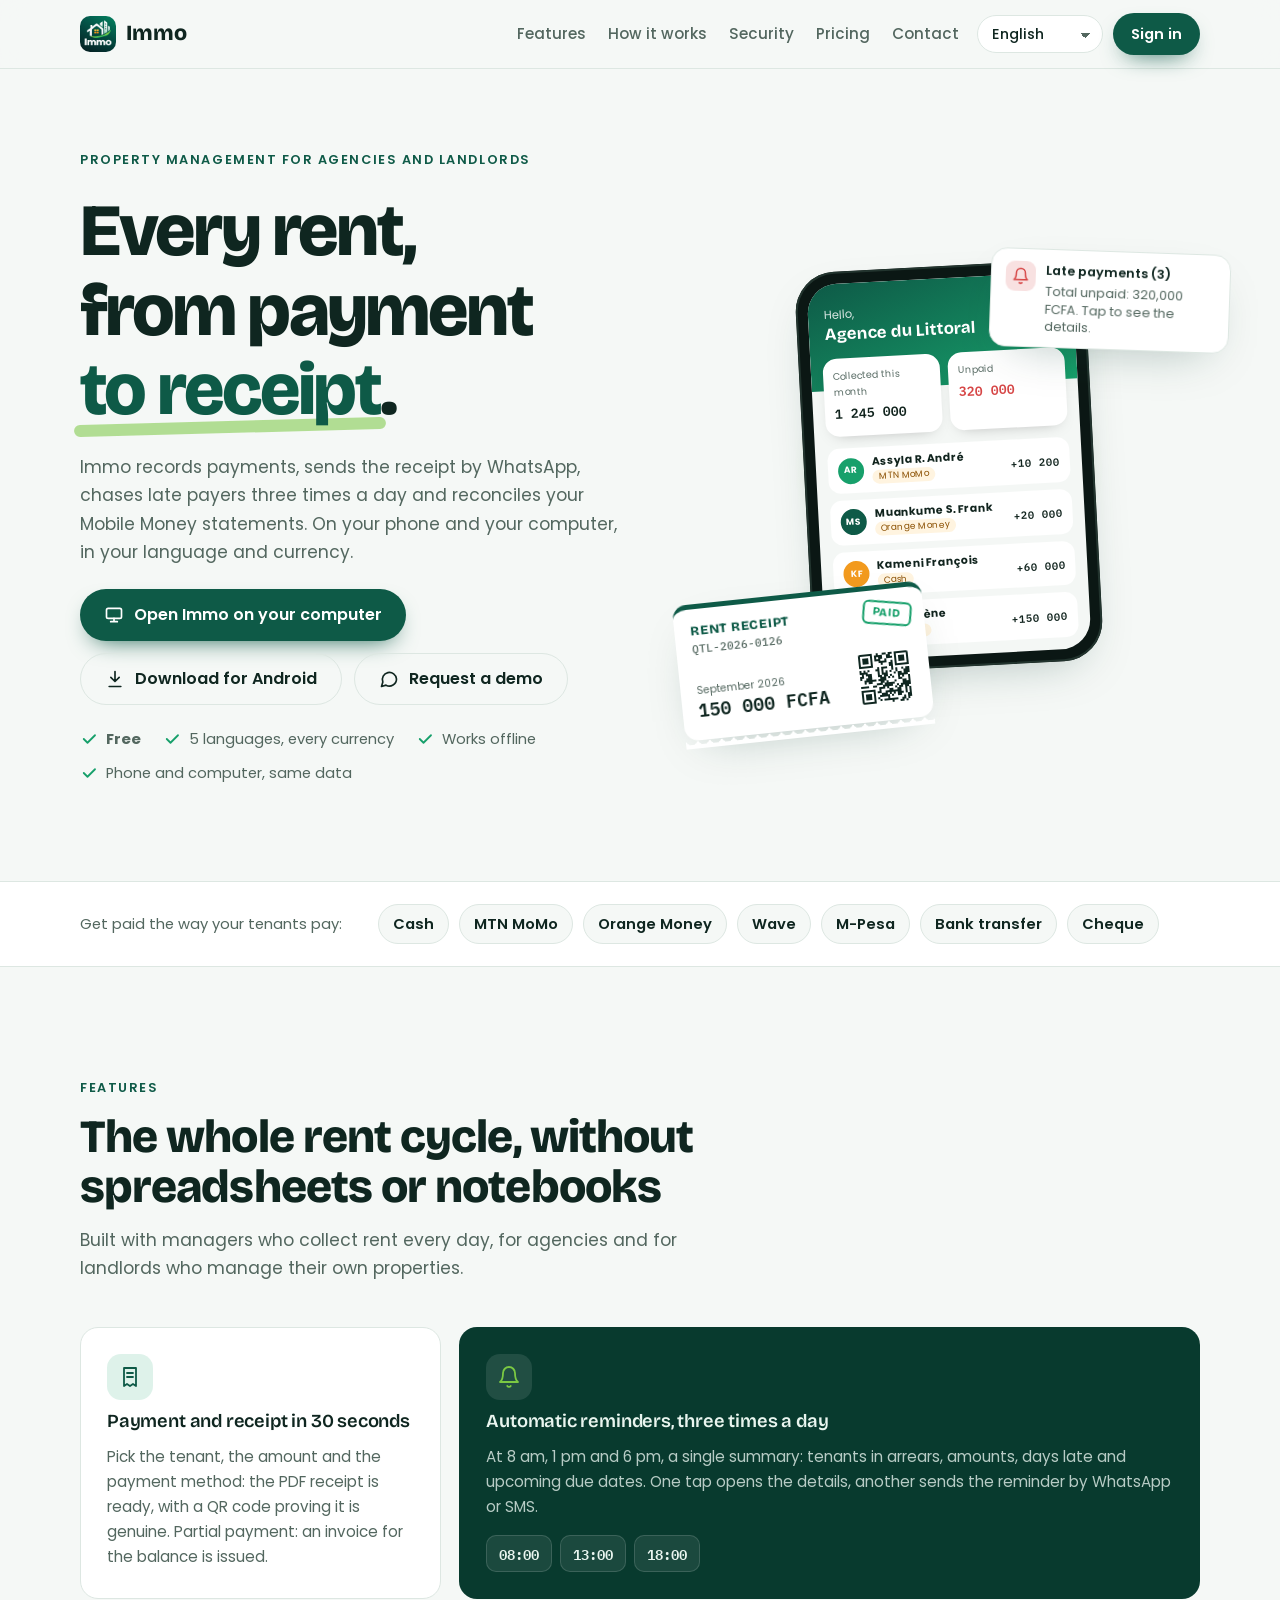
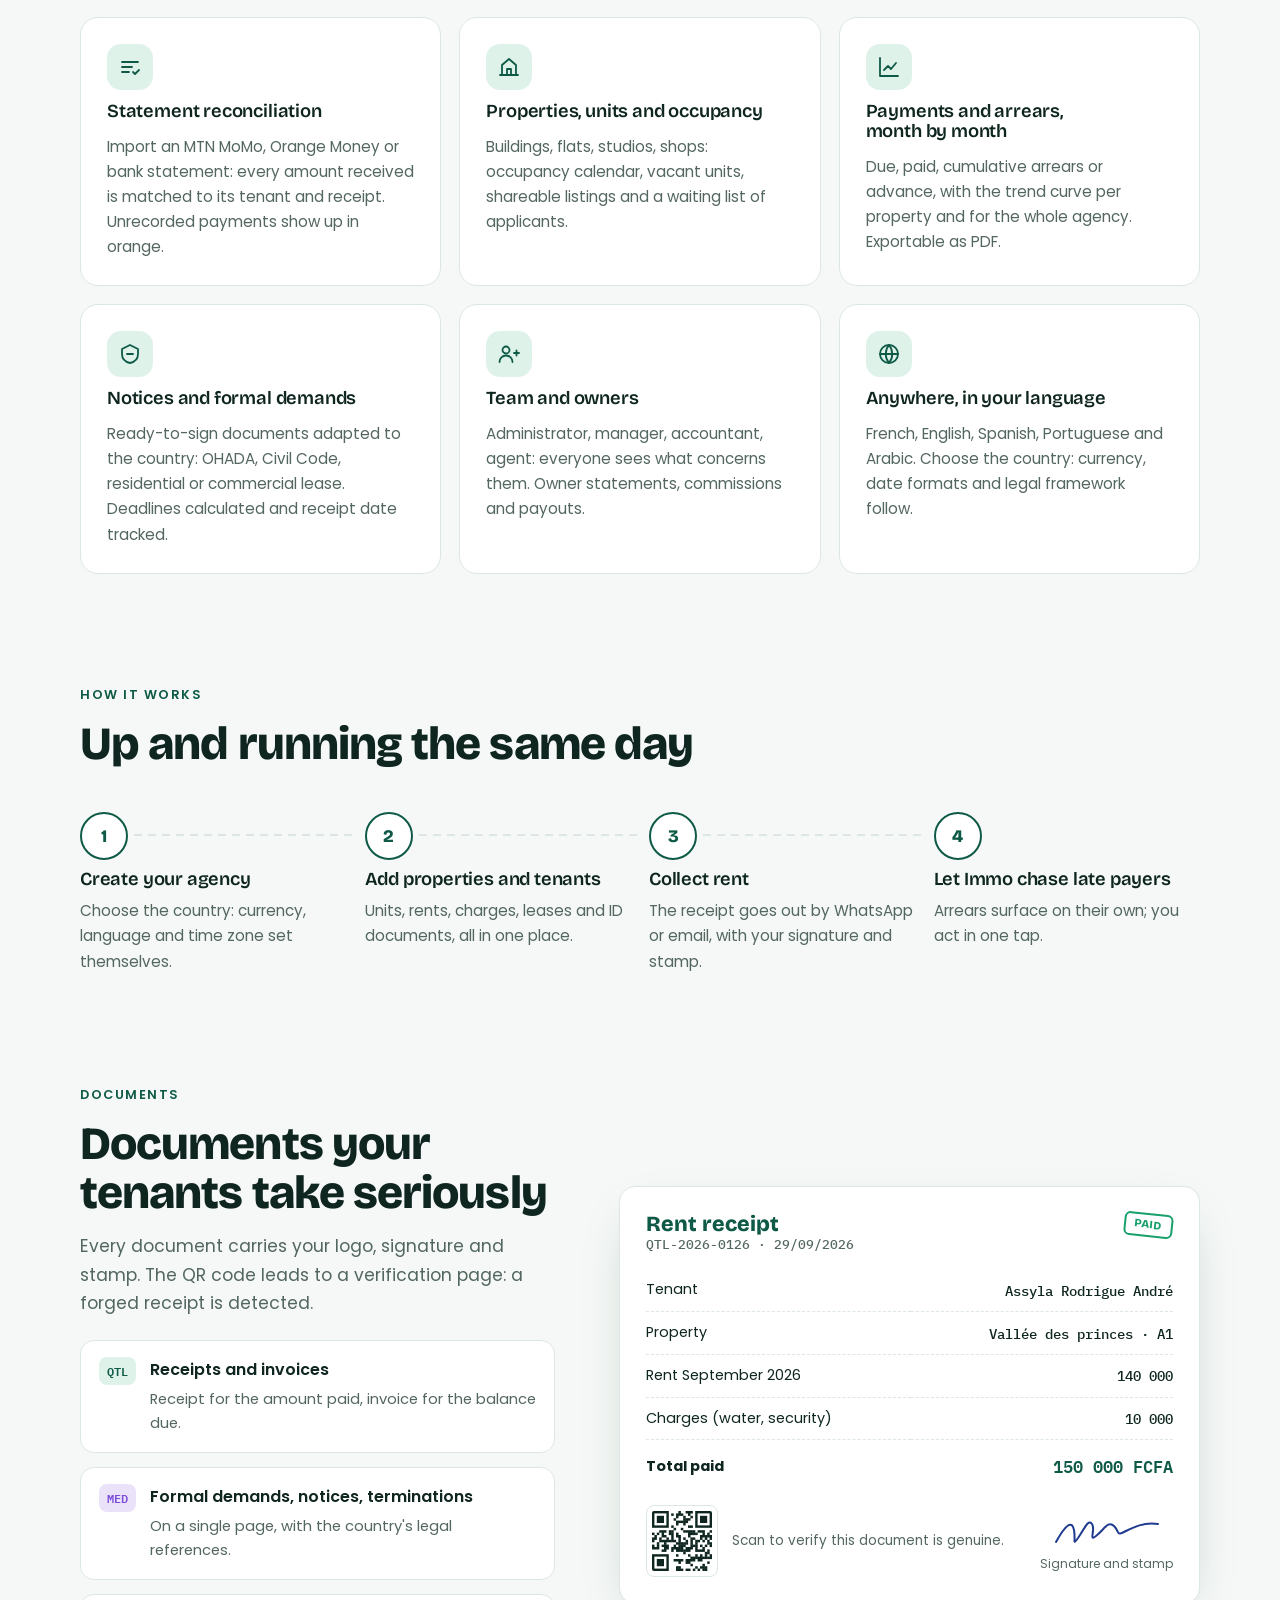
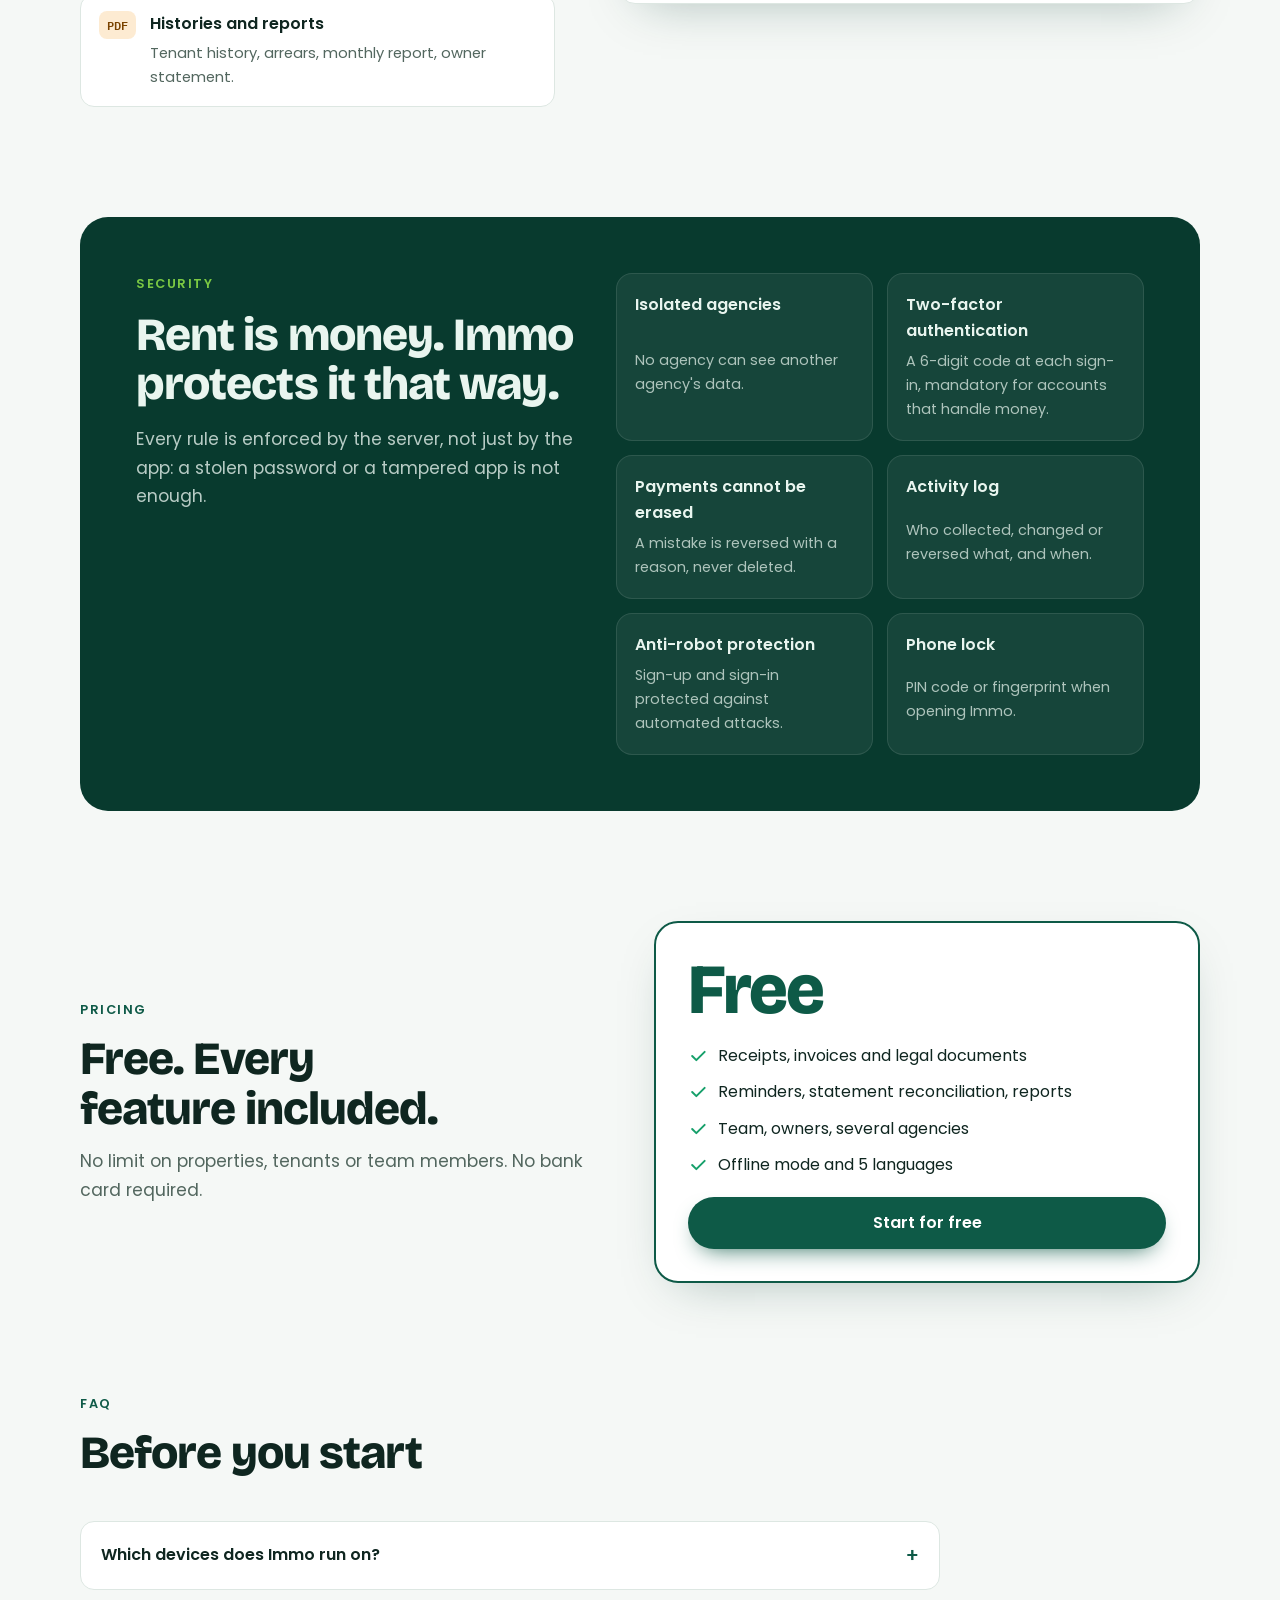
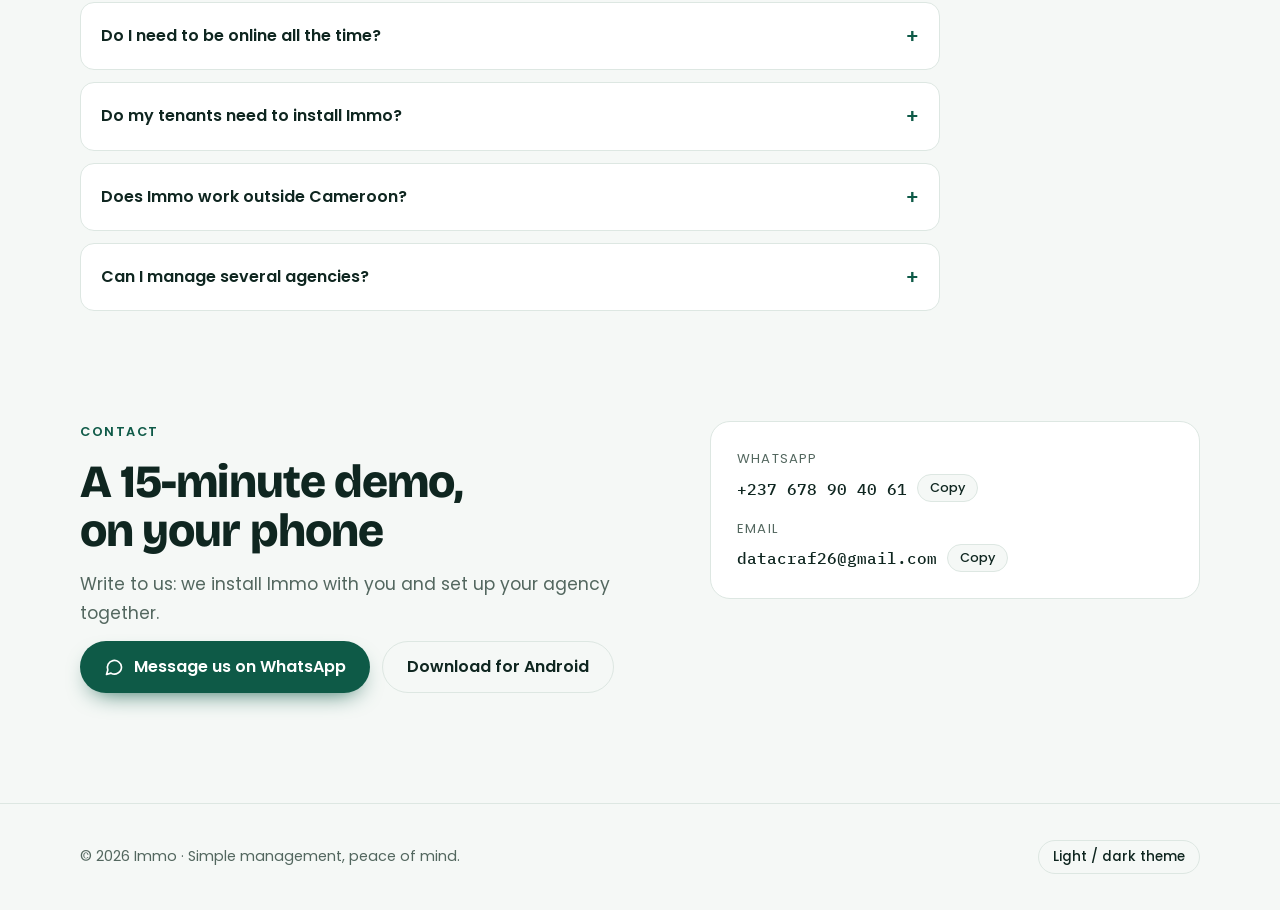
==== index.html @ 36f54eb7 "Site Immo : présentation et version Web complète de l'application Co-Authored-By: Claude Opus 5.5 <n" ====
<!doctype html>
<html lang="fr">
<head>
<meta charset="utf-8">
<meta name="viewport" content="width=device-width, initial-scale=1, viewport-fit=cover">
<title>Immo — gestion locative</title>
<meta name="description" content="Immo : encaissement des loyers, quittances PDF vérifiables, suivi des impayés, rappels, préavis et rapprochement des relevés Mobile Money et bancaires. Gratuit, en 5 langues.">
<link rel="icon" type="image/png" href="assets/immo-64.png">
<link rel="preconnect" href="https://fonts.googleapis.com">
<link rel="preconnect" href="https://fonts.gstatic.com" crossorigin>
<link rel="stylesheet" href="https://fonts.googleapis.com/css2?family=Bricolage+Grotesque:opsz,wght@12..96,600;12..96,800&family=Poppins:wght@400;500;600&family=IBM+Plex+Mono:wght@500&family=Tajawal:wght@400;500;700;800&display=swap">
<style>
/* Mise en page : un « registre vivant ». L'accueil montre l'application au travail
   (tableau de bord + quittance vérifiable), puis les sections suivent le cycle réel
   d'un loyer : encaisser, relancer, rapprocher, documenter, sécuriser. */
:root {
  --ink: #0f2620;          /* texte principal, vert très sombre */
  --muted: #53675f;        /* texte secondaire */
  --paper: #f5f8f6;        /* fond, blanc légèrement verdi */
  --surface: #ffffff;      /* cartes */
  --line: #dde7e2;         /* filets */
  --brand: #0e5a47;        /* vert Immo */
  --brand-2: #17a06b;      /* vert vif */
  --leaf: #7bc943;         /* trait vert du logo */
  --window: #f29a1e;       /* orange des fenêtres du logo */
  --window-ink: #7a4300;
  --danger: #d64545;
  --deep: #083a2e;         /* bandeaux sombres */
  --on-deep: #e9f5ef;
  --shadow: 0 18px 50px -24px rgba(8, 58, 46, .35);
  --display: "Bricolage Grotesque", "Segoe UI", system-ui, sans-serif;
  --body: "Poppins", "Segoe UI", system-ui, sans-serif;
  --mono: "IBM Plex Mono", ui-monospace, "Cascadia Mono", monospace;
  --arabic: "Tajawal", "Segoe UI", system-ui, sans-serif;
  --radius: 18px;
  color-scheme: light;
}
@media (prefers-color-scheme: dark) {
  :root:not([data-theme="light"]) {
    --ink: #e6f1ec; --muted: #9bb3a9; --paper: #08130f; --surface: #0f1f19; --line: #1e3a30;
    --brand: #2fbf85; --brand-2: #45d396; --leaf: #8fd65a; --window: #f5a93a; --window-ink: #ffd9a1;
    --danger: #f07070; --deep: #0c2a21; --on-deep: #e9f5ef; --shadow: 0 18px 50px -24px rgba(0, 0, 0, .7);
    color-scheme: dark;
  }
}
:root[data-theme="dark"] {
  --ink: #e6f1ec; --muted: #9bb3a9; --paper: #08130f; --surface: #0f1f19; --line: #1e3a30;
  --brand: #2fbf85; --brand-2: #45d396; --leaf: #8fd65a; --window: #f5a93a; --window-ink: #ffd9a1;
  --danger: #f07070; --deep: #0c2a21; --on-deep: #e9f5ef; --shadow: 0 18px 50px -24px rgba(0, 0, 0, .7);
  color-scheme: dark;
}

* { box-sizing: border-box; }
html { scroll-behavior: smooth; }
body {
  margin: 0; background: var(--paper); color: var(--ink);
  font-family: var(--body); font-size: 16px; line-height: 1.65;
  -webkit-font-smoothing: antialiased;
}
html[lang="ar"] body { font-family: var(--arabic); font-size: 17px; }
html[lang="ar"] .display, html[lang="ar"] h1, html[lang="ar"] h2, html[lang="ar"] h3 { font-family: var(--arabic); letter-spacing: 0; }
img { max-width: 100%; display: block; }
a { color: inherit; }
:focus-visible { outline: 3px solid var(--brand-2); outline-offset: 3px; border-radius: 6px; }
.wrap { width: 100%; max-width: 1160px; margin-inline: auto; padding-inline: 20px; }
h1, h2, h3 { font-family: var(--display); line-height: 1.08; text-wrap: balance; margin: 0; }
h2 { font-size: clamp(1.9rem, 3.6vw, 2.9rem); font-weight: 800; letter-spacing: -.02em; }
h3 { font-size: 1.15rem; font-weight: 600; letter-spacing: -.01em; }
p { margin: 0; }
.eyebrow { font-size: .8rem; font-weight: 600; letter-spacing: .12em; text-transform: uppercase; color: var(--brand); }
html[lang="ar"] .eyebrow { letter-spacing: 0; }
.lead { color: var(--muted); font-size: 1.08rem; max-width: 60ch; }
.section { padding-block: clamp(64px, 9vw, 110px); scroll-margin-top: 72px; }
.section-head { display: grid; gap: 14px; max-width: 760px; margin-bottom: 44px; }

/* Boutons */
.btn {
  display: inline-flex; align-items: center; justify-content: center; gap: 10px;
  min-height: 52px; padding: 0 24px; border-radius: 999px; border: 0; cursor: pointer;
  font: 600 1rem/1 var(--body); text-decoration: none; transition: transform .15s ease, box-shadow .15s ease, background .15s;
}
html[lang="ar"] .btn { font-family: var(--arabic); font-weight: 700; }
.btn:hover { transform: translateY(-1px); }
.btn-primary { background: var(--brand); color: #fff; box-shadow: 0 10px 24px -12px var(--brand); }
.btn-primary:hover { background: var(--brand-2); }
.btn-ghost { background: transparent; color: var(--ink); border: 1.5px solid var(--line); }
.btn-ghost:hover { border-color: var(--brand); color: var(--brand); }
.btn svg { width: 20px; height: 20px; flex: none; }

/* En-tête */
.top {
  position: sticky; top: env(safe-area-inset-top, 0px); z-index: 20;
  background: color-mix(in srgb, var(--paper) 88%, transparent);
  backdrop-filter: blur(12px); border-bottom: 1px solid var(--line);
}
.top .wrap { display: flex; align-items: center; gap: 18px; min-height: 68px; }
.brand { display: flex; align-items: center; gap: 10px; text-decoration: none; font: 800 1.35rem/1 var(--display); color: var(--ink); }
.brand img { width: 36px; height: 36px; border-radius: 10px; }
.nav { display: flex; gap: 22px; margin-inline-start: auto; }
.nav a { text-decoration: none; color: var(--muted); font-weight: 500; font-size: .95rem; }
.nav a:hover { color: var(--brand); }
.nav .nav-login { display: none; }
.tools { display: flex; align-items: center; gap: 10px; }
.lang {
  appearance: none; border: 1.5px solid var(--line); background: var(--surface); color: var(--ink);
  border-radius: 999px; padding: 8px 32px 8px 14px; font: 500 .9rem var(--body); cursor: pointer;
  background-image: linear-gradient(45deg, transparent 50%, var(--muted) 50%), linear-gradient(135deg, var(--muted) 50%, transparent 50%);
  background-position: calc(100% - 17px) 55%, calc(100% - 12px) 55%; background-size: 5px 5px; background-repeat: no-repeat;
}
html[dir="rtl"] .lang { padding: 8px 14px 8px 32px; background-position: 17px 55%, 12px 55%; }
.top .btn { min-height: 42px; padding: 0 18px; font-size: .92rem; }
.menu-btn { display: none; background: none; border: 1.5px solid var(--line); border-radius: 12px; width: 44px; height: 42px; color: var(--ink); cursor: pointer; }
.menu-btn svg { width: 22px; height: 22px; }

/* Accueil */
.hero { padding-block: clamp(40px, 7vw, 80px) clamp(56px, 8vw, 96px); overflow: hidden; }
.hero .wrap { display: grid; grid-template-columns: 1.05fr .95fr; gap: clamp(32px, 5vw, 64px); align-items: center; }
.hero h1 { font-size: clamp(2.5rem, 6.2vw, 4.6rem); font-weight: 800; letter-spacing: -.035em; }
.hero h1 em { font-style: normal; color: var(--brand); position: relative; white-space: nowrap; }
.hero h1 em::after {
  content: ""; position: absolute; inset-inline: -2%; bottom: .02em; height: .16em; z-index: -1;
  background: var(--leaf); border-radius: 999px; opacity: .55; transform: rotate(-1.5deg);
}
.hero-copy { display: grid; gap: 22px; min-width: 0; }
.cta-row { display: flex; flex-wrap: wrap; gap: 12px; }
.proof { display: flex; flex-wrap: wrap; gap: 10px 22px; color: var(--muted); font-size: .92rem; }
.proof span { display: inline-flex; align-items: center; gap: 8px; }
.proof svg { width: 18px; height: 18px; color: var(--brand-2); flex: none; }

/* Scène : téléphone + quittance */
.stage { position: relative; min-height: 560px; display: grid; place-items: center; }
.stage::before {
  content: ""; position: absolute; width: 88%; aspect-ratio: 1; border-radius: 50%;
  background: radial-gradient(closest-side, color-mix(in srgb, var(--leaf) 38%, transparent), transparent 70%);
}
.phone {
  position: relative; width: 290px; max-width: 78%; border-radius: 40px; padding: 12px;
  background: #0b1714; box-shadow: var(--shadow), inset 0 0 0 2px #22342e; transform: rotate(-3deg);
}
.screen { border-radius: 30px; overflow: hidden; background: #f4f7f5; color: #10231d; font-family: var(--body); }
html[lang="ar"] .screen { font-family: var(--arabic); }
.app-top { background: linear-gradient(160deg, #0e5a47, #17a06b); color: #fff; padding: 22px 16px 46px; }
.app-top .hello { font-size: .72rem; opacity: .85; }
.app-top .who { font: 700 1.05rem/1.2 var(--display); }
html[lang="ar"] .app-top .who { font-family: var(--arabic); }
.app-cards { display: grid; grid-template-columns: 1fr 1fr; gap: 8px; padding: 0 12px; margin-top: -32px; }
.kpi { background: #fff; border-radius: 14px; padding: 10px; box-shadow: 0 6px 16px -10px rgba(0,0,0,.35); }
.kpi small { display: block; font-size: .6rem; color: #5a6d66; }
.kpi b { font: 600 .82rem/1.3 var(--mono); }
.kpi.red b { color: #d64545; }
.app-list { padding: 12px; display: grid; gap: 7px; }
.row { display: flex; align-items: center; gap: 8px; background: #fff; border-radius: 12px; padding: 8px 10px; font-size: .66rem; }
.row .dot { width: 26px; height: 26px; border-radius: 50%; display: grid; place-items: center; font-size: .56rem; font-weight: 700; color: #fff; flex: none; }
.row .grow { flex: 1; min-width: 0; line-height: 1.3; }
.row .grow b { display: block; font-size: .68rem; }
.row .amt { font: 600 .66rem var(--mono); }
.chip { display: inline-block; font-size: .56rem; padding: 1px 6px; border-radius: 999px; background: #fff4e0; color: #8a4f00; }
.toast {
  position: absolute; inset-inline-end: -6%; top: 64px; width: 240px; max-width: 70%;
  background: var(--surface); color: var(--ink); border: 1px solid var(--line); border-radius: 16px;
  padding: 12px 14px; box-shadow: var(--shadow); display: grid; grid-template-columns: auto 1fr; gap: 4px 10px;
  transform: rotate(2deg); font-size: .8rem; line-height: 1.35;
}
.toast .ic { grid-row: span 2; width: 30px; height: 30px; border-radius: 9px; background: color-mix(in srgb, var(--danger) 16%, transparent); color: var(--danger); display: grid; place-items: center; }
.toast .ic svg { width: 18px; height: 18px; }
.toast b { font-weight: 600; }
.toast span { color: var(--muted); }
.receipt {
  position: absolute; inset-inline-start: -4%; bottom: 18px; width: 250px; max-width: 72%;
  background: var(--surface); color: var(--ink); border-radius: 14px; padding: 16px 16px 14px;
  box-shadow: var(--shadow); transform: rotate(-6deg); border-top: 5px solid var(--brand);
}
.receipt::after {
  content: ""; position: absolute; left: 0; right: 0; bottom: -8px; height: 8px;
  background: radial-gradient(circle at 6px -2px, transparent 6px, var(--surface) 6.5px) 0 0 / 12px 8px repeat-x;
}
.receipt .t { font: 800 .8rem/1 var(--display); letter-spacing: .06em; text-transform: uppercase; color: var(--brand); }
html[lang="ar"] .receipt .t { font-family: var(--arabic); letter-spacing: 0; }
.receipt .no { font: 500 .68rem var(--mono); color: var(--muted); margin-top: 4px; }
.receipt .sum { display: flex; align-items: end; justify-content: space-between; gap: 10px; margin-top: 12px; }
.receipt .sum b { font: 600 1.15rem/1 var(--mono); }
.receipt .sum small { display: block; font-size: .66rem; color: var(--muted); }
.receipt canvas { width: 58px; height: 58px; border-radius: 6px; background: #fff; padding: 4px; }
.stamp {
  position: absolute; inset-inline-end: 12px; top: 12px; transform: rotate(10deg);
  border: 2px solid var(--brand-2); color: var(--brand-2); border-radius: 6px; padding: 2px 8px;
  font: 800 .7rem/1.4 var(--display); letter-spacing: .08em; text-transform: uppercase;
}
html[lang="ar"] .stamp { font-family: var(--arabic); letter-spacing: 0; }

/* Moyens de paiement */
.rails { border-block: 1px solid var(--line); background: var(--surface); }
.rails .wrap { display: flex; flex-wrap: wrap; align-items: center; gap: 12px 28px; padding-block: 22px; }
.rails p { color: var(--muted); font-size: .92rem; margin-inline-end: 8px; }
.rails ul { display: flex; flex-wrap: wrap; gap: 10px; list-style: none; margin: 0; padding: 0; }
.rails li { font-weight: 600; font-size: .92rem; padding: 7px 14px; border-radius: 999px; background: var(--paper); border: 1px solid var(--line); }

/* Fonctionnalités */
.features { display: grid; grid-template-columns: repeat(3, minmax(0, 1fr)); gap: 18px; }
.feature { background: var(--surface); border: 1px solid var(--line); border-radius: var(--radius); padding: 26px; display: grid; gap: 12px; align-content: start; }
.feature .fi { width: 46px; height: 46px; border-radius: 14px; display: grid; place-items: center; background: color-mix(in srgb, var(--brand-2) 14%, transparent); color: var(--brand); }
.feature .fi svg { width: 24px; height: 24px; }
.feature p { color: var(--muted); font-size: .95rem; }
.feature.wide { grid-column: span 2; background: var(--deep); color: var(--on-deep); border-color: transparent; }
.feature.wide p { color: color-mix(in srgb, var(--on-deep) 78%, transparent); }
.feature.wide .fi { background: rgba(255,255,255,.1); color: var(--leaf); }
.times { display: flex; flex-wrap: wrap; gap: 8px; margin-top: 4px; }
.times span { font: 600 .9rem var(--mono); padding: 6px 12px; border-radius: 10px; background: rgba(255,255,255,.08); border: 1px solid rgba(255,255,255,.14); }

/* Étapes */
.steps { display: grid; grid-template-columns: repeat(4, minmax(0, 1fr)); gap: 18px; counter-reset: step; list-style: none; margin: 0; padding: 0; }
.step { position: relative; padding-top: 58px; display: grid; gap: 8px; align-content: start; }
.step::before {
  counter-increment: step; content: counter(step); position: absolute; top: 0; inset-inline-start: 0;
  width: 44px; height: 44px; border-radius: 50%; display: grid; place-items: center;
  font: 800 1.1rem var(--display); color: var(--brand); background: var(--surface); border: 2px solid var(--brand);
}
.step::after { content: ""; position: absolute; top: 22px; inset-inline-start: 54px; inset-inline-end: -8px; height: 2px; background: repeating-linear-gradient(90deg, var(--line) 0 8px, transparent 8px 14px); }
.step:last-child::after { display: none; }
.step p { color: var(--muted); font-size: .95rem; }

/* Documents */
.docs { display: grid; grid-template-columns: .9fr 1.1fr; gap: clamp(28px, 5vw, 64px); align-items: center; }
.doc-list { display: grid; gap: 14px; list-style: none; margin: 0; padding: 0; }
.doc-list li { display: grid; grid-template-columns: auto 1fr; gap: 4px 14px; padding: 16px 18px; border-radius: 14px; background: var(--surface); border: 1px solid var(--line); }
.doc-list .tag { grid-row: span 2; align-self: start; font: 600 .72rem var(--mono); padding: 4px 8px; border-radius: 8px; background: color-mix(in srgb, var(--brand-2) 14%, transparent); color: var(--brand); }
.doc-list .tag.purple { background: color-mix(in srgb, #7c4ddb 16%, transparent); color: #7c4ddb; }
.doc-list .tag.orange { background: color-mix(in srgb, var(--window) 20%, transparent); color: var(--window-ink); }
.doc-list b { font-weight: 600; }
.doc-list span { color: var(--muted); font-size: .92rem; }
.paper {
  background: var(--surface); border: 1px solid var(--line); border-radius: 16px; padding: 26px; box-shadow: var(--shadow);
  display: grid; gap: 16px; min-width: 0;
}
.paper-head { display: flex; justify-content: space-between; gap: 12px; align-items: start; }
.paper-head .t { font: 800 1.35rem/1.1 var(--display); color: var(--brand); }
html[lang="ar"] .paper-head .t { font-family: var(--arabic); }
.paper-head .no { font: 500 .8rem var(--mono); color: var(--muted); }
.paper table { width: 100%; border-collapse: collapse; font-size: .9rem; }
.paper td { padding: 9px 0; border-bottom: 1px dashed var(--line); }
.paper td:last-child { text-align: end; font: 500 .9rem var(--mono); }
.paper tr.total td { border-bottom: 0; font-weight: 700; padding-top: 12px; }
.paper tr.total td:last-child { font: 600 1.05rem var(--mono); color: var(--brand); }
.paper-foot { display: flex; align-items: center; gap: 14px; }
.paper-foot canvas { width: 72px; height: 72px; flex: none; background: #fff; border-radius: 8px; padding: 5px; border: 1px solid var(--line); }
.paper-foot p { color: var(--muted); font-size: .85rem; }
.sign { margin-inline-start: auto; text-align: center; font-size: .75rem; color: var(--muted); }
.sign svg { width: 110px; height: 44px; color: #1f3b8f; display: block; margin-inline: auto; }

/* Sécurité */
.secure { background: var(--deep); color: var(--on-deep); border-radius: 28px; padding: clamp(28px, 5vw, 56px); display: grid; grid-template-columns: 1fr 1.2fr; gap: 40px; }
.secure .eyebrow { color: var(--leaf); }
.secure .lead { color: color-mix(in srgb, var(--on-deep) 78%, transparent); }
.secure ul { list-style: none; margin: 0; padding: 0; display: grid; grid-template-columns: repeat(2, minmax(0, 1fr)); gap: 14px; }
.secure li { padding: 18px; border-radius: 16px; background: rgba(255,255,255,.06); border: 1px solid rgba(255,255,255,.1); display: grid; gap: 6px; }
.secure li b { font-weight: 600; }
.secure li span { font-size: .9rem; color: color-mix(in srgb, var(--on-deep) 72%, transparent); }

/* Tarif */
.price { display: grid; grid-template-columns: 1fr 1fr; gap: 28px; align-items: center; }
.price-card { background: var(--surface); border: 2px solid var(--brand); border-radius: 24px; padding: 32px; display: grid; gap: 18px; box-shadow: var(--shadow); }
.price-card .amount { font: 800 clamp(3rem, 7vw, 4.4rem)/1 var(--display); color: var(--brand); letter-spacing: -.03em; }
html[lang="ar"] .price-card .amount { font-family: var(--arabic); }
.checks { list-style: none; margin: 0; padding: 0; display: grid; gap: 10px; }
.checks li { display: flex; gap: 10px; align-items: start; }
.checks svg { width: 20px; height: 20px; color: var(--brand-2); flex: none; margin-top: 3px; }

/* FAQ */
.faq { display: grid; gap: 12px; max-width: 860px; }
.faq details { background: var(--surface); border: 1px solid var(--line); border-radius: 14px; padding: 4px 20px; }
.faq summary { cursor: pointer; list-style: none; padding: 16px 0; font-weight: 600; display: flex; justify-content: space-between; gap: 16px; }
.faq summary::-webkit-details-marker { display: none; }
.faq summary::after { content: "+"; font: 600 1.3rem/1 var(--mono); color: var(--brand); }
.faq details[open] summary::after { content: "–"; }
.faq details p { color: var(--muted); padding-bottom: 18px; }

/* Contact */
.contact { display: grid; grid-template-columns: 1.1fr .9fr; gap: 32px; align-items: start; }
.contact-card { background: var(--surface); border: 1px solid var(--line); border-radius: 20px; padding: 26px; display: grid; gap: 16px; }
.contact-line { display: grid; gap: 4px; }
.contact-line small { color: var(--muted); font-size: .82rem; text-transform: uppercase; letter-spacing: .08em; }
html[lang="ar"] .contact-line small { letter-spacing: 0; }
.contact-line .val { display: flex; align-items: center; gap: 10px; flex-wrap: wrap; font: 500 1.02rem var(--mono); word-break: break-all; }
.copy { border: 1px solid var(--line); background: var(--paper); color: var(--ink); border-radius: 999px; padding: 4px 12px; font: 500 .8rem var(--body); cursor: pointer; }
.copy:hover { border-color: var(--brand); color: var(--brand); }

/* Pied de page */
.foot { border-top: 1px solid var(--line); padding-block: 36px; color: var(--muted); font-size: .9rem; }
.foot .wrap { display: flex; flex-wrap: wrap; gap: 16px 28px; align-items: center; justify-content: space-between; }
.theme-btn { background: none; border: 1.5px solid var(--line); color: var(--ink); border-radius: 999px; padding: 6px 14px; font: 500 .85rem var(--body); cursor: pointer; }

/* Apparition douce (état de repos visible) */
@media (prefers-reduced-motion: no-preference) {
  .phone { animation: float 7s ease-in-out infinite; }
  .receipt { animation: slide 1s .2s both cubic-bezier(.2,.8,.2,1); }
  .toast { animation: drop .9s .6s both cubic-bezier(.2,.8,.2,1); }
  @keyframes float { 50% { transform: rotate(-3deg) translateY(-8px); } }
  @keyframes slide { from { transform: rotate(-12deg) translateY(30px); } }
  @keyframes drop { from { transform: rotate(6deg) translateY(-18px); } }
}
@media (prefers-reduced-motion: reduce) { html { scroll-behavior: auto; } }

/* Tablette */
@media (max-width: 980px) {
  .hero .wrap, .docs, .secure, .price, .contact { grid-template-columns: 1fr; }
  .features { grid-template-columns: repeat(2, minmax(0, 1fr)); }
  .steps { grid-template-columns: repeat(2, minmax(0, 1fr)); row-gap: 34px; }
  .step:nth-child(2)::after { display: none; }
  .stage { min-height: 520px; }
  .toast { inset-inline-end: 0; }
  .receipt { inset-inline-start: 0; }
}
/* Téléphone */
@media (max-width: 760px) {
  .nav { display: none; position: absolute; top: 100%; inset-inline: 0; background: var(--paper); border-bottom: 1px solid var(--line); flex-direction: column; gap: 0; padding: 8px 20px 16px; }
  .nav.open { display: flex; }
  .nav a { padding: 12px 0; border-bottom: 1px solid var(--line); }
  .nav .nav-login { display: block; color: var(--brand); font-weight: 600; border-bottom: 0; }
  .menu-btn { display: grid; place-items: center; margin-inline-start: auto; }
  .tools .btn { display: none; }
  .features, .steps, .secure ul { grid-template-columns: 1fr; }
  .feature.wide { grid-column: auto; }
  .step::after { display: none; }
  .stage { min-height: 500px; }
  .paper-foot { flex-wrap: wrap; }
}
</style>
</head>
<body>

<header class="top">
  <div class="wrap">
    <a class="brand" href="#top" aria-label="Immo">
      <img src="assets/immo-192.png" alt="" width="36" height="36">Immo
    </a>
    <nav class="nav" id="nav">
      <a href="#fonctionnalites" data-i18n="nav.features">Fonctionnalités</a>
      <a href="#comment" data-i18n="nav.how">Comment ça marche</a>
      <a href="#securite" data-i18n="nav.security">Sécurité</a>
      <a href="#tarif" data-i18n="nav.price">Tarif</a>
      <a href="#contact" data-i18n="nav.contact">Contact</a>
      <a href="app/" class="js-app nav-login" data-i18n="cta.login">Se connecter</a>
    </nav>
    <div class="tools">
      <label for="lang" class="sr" hidden>Langue</label>
      <select id="lang" class="lang" aria-label="Langue / Language">
        <option value="fr">Français</option>
        <option value="en">English</option>
        <option value="es">Español</option>
        <option value="pt">Português</option>
        <option value="ar">العربية</option>
      </select>
      <a class="btn btn-primary js-app" href="app/" data-i18n="cta.login">Se connecter</a>
    </div>
    <button class="menu-btn" id="menu-btn" aria-label="Menu" aria-expanded="false" aria-controls="nav">
      <svg viewBox="0 0 24 24" fill="none" stroke="currentColor" stroke-width="2" stroke-linecap="round"><path d="M4 7h16M4 12h16M4 17h16"/></svg>
    </button>
  </div>
</header>

<main id="top">
  <section class="hero">
    <div class="wrap">
      <div class="hero-copy">
        <span class="eyebrow" data-i18n="hero.eyebrow">Gestion locative pour agences et propriétaires</span>
        <h1 data-i18n-html="hero.title">Chaque loyer, de l'encaissement <em>à la quittance</em>.</h1>
        <p class="lead" data-i18n="hero.lead">Immo encaisse, envoie la quittance par WhatsApp, relance les retards trois fois par jour et rapproche vos relevés Mobile Money. Sur votre téléphone comme sur votre ordinateur, dans votre langue et votre monnaie.</p>
        <div class="cta-row" id="telecharger">
          <a class="btn btn-primary js-app" href="app/">
            <svg viewBox="0 0 24 24" fill="none" stroke="currentColor" stroke-width="2" stroke-linecap="round" stroke-linejoin="round"><rect x="3" y="4" width="18" height="12" rx="2"/><path d="M8 20h8M12 16v4"/></svg>
            <span data-i18n="cta.web">Ouvrir Immo sur ordinateur</span>
          </a>
          <a class="btn btn-ghost js-download" href="#contact">
            <svg viewBox="0 0 24 24" fill="none" stroke="currentColor" stroke-width="2" stroke-linecap="round" stroke-linejoin="round"><path d="M12 3v12m0 0-5-5m5 5 5-5M5 21h14"/></svg>
            <span data-i18n="cta.android">Télécharger pour Android</span>
          </a>
          <a class="btn btn-ghost js-demo" href="#contact">
            <svg viewBox="0 0 24 24" fill="none" stroke="currentColor" stroke-width="2" stroke-linecap="round" stroke-linejoin="round"><path d="M21 12a8.5 8.5 0 0 1-12.6 7.4L3 21l1.6-5.3A8.5 8.5 0 1 1 21 12Z"/></svg>
            <span data-i18n="cta.demo">Demander une démonstration</span>
          </a>
        </div>
        <div class="proof">
          <span><svg viewBox="0 0 24 24" fill="none" stroke="currentColor" stroke-width="2.4" stroke-linecap="round" stroke-linejoin="round"><path d="m5 12 5 5L20 7"/></svg><b data-i18n="proof.free">Gratuit</b></span>
          <span><svg viewBox="0 0 24 24" fill="none" stroke="currentColor" stroke-width="2.4" stroke-linecap="round" stroke-linejoin="round"><path d="m5 12 5 5L20 7"/></svg><span data-i18n="proof.langs">5 langues, toutes les monnaies</span></span>
          <span><svg viewBox="0 0 24 24" fill="none" stroke="currentColor" stroke-width="2.4" stroke-linecap="round" stroke-linejoin="round"><path d="m5 12 5 5L20 7"/></svg><span data-i18n="proof.offline">Fonctionne hors connexion</span></span>
          <span><svg viewBox="0 0 24 24" fill="none" stroke="currentColor" stroke-width="2.4" stroke-linecap="round" stroke-linejoin="round"><path d="m5 12 5 5L20 7"/></svg><span data-i18n="proof.sync">Téléphone et ordinateur, mêmes données</span></span>
        </div>
      </div>

      <div class="stage" aria-hidden="true">
        <div class="phone">
          <div class="screen">
            <div class="app-top">
              <div class="hello" data-i18n="mock.hello">Bonjour,</div>
              <div class="who">Agence du Littoral</div>
            </div>
            <div class="app-cards">
              <div class="kpi"><small data-i18n="mock.collected">Encaissé ce mois</small><b>1 245 000</b></div>
              <div class="kpi red"><small data-i18n="mock.late">Impayés</small><b>320 000</b></div>
            </div>
            <div class="app-list">
              <div class="row"><span class="dot" style="background:#17a06b">AR</span><span class="grow"><b>Assyla R. André</b><span class="chip">MTN MoMo</span></span><span class="amt">+10 200</span></div>
              <div class="row"><span class="dot" style="background:#0e5a47">MS</span><span class="grow"><b>Muankume S. Frank</b><span class="chip">Orange Money</span></span><span class="amt">+20 000</span></div>
              <div class="row"><span class="dot" style="background:#f29a1e">KF</span><span class="grow"><b>Kameni François</b><span class="chip" data-i18n="mock.cash">Espèces</span></span><span class="amt">+60 000</span></div>
              <div class="row"><span class="dot" style="background:#7c4ddb">ED</span><span class="grow"><b>Ekani Irène</b><span class="chip" data-i18n="mock.transfer">Virement</span></span><span class="amt">+150 000</span></div>
            </div>
          </div>
        </div>
        <div class="toast">
          <span class="ic"><svg viewBox="0 0 24 24" fill="none" stroke="currentColor" stroke-width="2" stroke-linecap="round" stroke-linejoin="round"><path d="M18 8a6 6 0 1 0-12 0c0 7-3 9-3 9h18s-3-2-3-9M13.7 21a2 2 0 0 1-3.4 0"/></svg></span>
          <b data-i18n="mock.toastTitle">Retards de paiement (3)</b>
          <span data-i18n="mock.toastBody">Total impayé : 320 000 FCFA. Touchez pour voir le détail.</span>
        </div>
        <div class="receipt">
          <span class="stamp" data-i18n="mock.paid">Payé</span>
          <div class="t" data-i18n="mock.receipt">Quittance de loyer</div>
          <div class="no">QTL-2026-0126</div>
          <div class="sum">
            <div><small data-i18n="mock.period">Septembre 2026</small><b>150 000 FCFA</b></div>
            <canvas class="qr" width="100" height="100" data-seed="7"></canvas>
          </div>
        </div>
      </div>
    </div>
  </section>

  <div class="rails">
    <div class="wrap">
      <p data-i18n="rails.label">Encaissez comme vos locataires paient :</p>
      <ul>
        <li data-i18n="mock.cash">Espèces</li>
        <li>MTN MoMo</li>
        <li>Orange Money</li>
        <li>Wave</li>
        <li>M-Pesa</li>
        <li data-i18n="rails.bank">Virement bancaire</li>
        <li data-i18n="rails.cheque">Chèque</li>
      </ul>
    </div>
  </div>

  <section class="section" id="fonctionnalites">
    <div class="wrap">
      <div class="section-head">
        <span class="eyebrow" data-i18n="features.eyebrow">Fonctionnalités</span>
        <h2 data-i18n="features.title">Tout le cycle du loyer, sans tableur ni cahier</h2>
        <p class="lead" data-i18n="features.lead">Pensé avec des gestionnaires qui encaissent tous les jours, pour les agences comme pour les propriétaires qui gèrent eux-mêmes.</p>
      </div>
      <div class="features">
        <article class="feature">
          <span class="fi"><svg viewBox="0 0 24 24" fill="none" stroke="currentColor" stroke-width="1.8" stroke-linecap="round" stroke-linejoin="round"><path d="M6 3h12v18l-3-2-3 2-3-2-3 2V3Z"/><path d="M9 8h6M9 12h6"/></svg></span>
          <h3 data-i18n="f1.t">Encaissement et quittance en 30 secondes</h3>
          <p data-i18n="f1.d">Choisissez le locataire, le montant et le moyen de paiement : la quittance PDF est prête, avec un QR code qui prouve qu'elle est authentique. Paiement partiel : une facture du reste à payer est émise.</p>
        </article>
        <article class="feature wide">
          <span class="fi"><svg viewBox="0 0 24 24" fill="none" stroke="currentColor" stroke-width="1.8" stroke-linecap="round" stroke-linejoin="round"><path d="M18 8a6 6 0 1 0-12 0c0 7-3 9-3 9h18s-3-2-3-9M13.7 21a2 2 0 0 1-3.4 0"/></svg></span>
          <h3 data-i18n="f2.t">Rappels automatiques, trois fois par jour</h3>
          <p data-i18n="f2.d">À 8 h, 13 h et 18 h, un résumé unique : locataires en retard, montants, jours de retard et échéances proches. Un appui ouvre le détail, un autre envoie la relance par WhatsApp ou SMS.</p>
          <div class="times"><span>08:00</span><span>13:00</span><span>18:00</span></div>
        </article>
        <article class="feature">
          <span class="fi"><svg viewBox="0 0 24 24" fill="none" stroke="currentColor" stroke-width="1.8" stroke-linecap="round" stroke-linejoin="round"><path d="M4 7h16M4 12h10M4 17h7"/><path d="m15 17 2 2 4-4"/></svg></span>
          <h3 data-i18n="f3.t">Rapprochement des relevés</h3>
          <p data-i18n="f3.d">Importez un relevé MTN MoMo, Orange Money ou bancaire : chaque somme reçue est reliée à son locataire et à sa quittance. Les paiements oubliés ressortent en orange.</p>
        </article>
        <article class="feature">
          <span class="fi"><svg viewBox="0 0 24 24" fill="none" stroke="currentColor" stroke-width="1.8" stroke-linecap="round" stroke-linejoin="round"><path d="M3 20h18"/><path d="M5 20V10l7-6 7 6v10"/><path d="M10 20v-6h4v6"/></svg></span>
          <h3 data-i18n="f4.t">Logements, unités et occupation</h3>
          <p data-i18n="f4.d">Immeubles, appartements, studios, boutiques : calendrier d'occupation, unités libres, annonces à partager et liste d'attente de candidats.</p>
        </article>
        <article class="feature">
          <span class="fi"><svg viewBox="0 0 24 24" fill="none" stroke="currentColor" stroke-width="1.8" stroke-linecap="round" stroke-linejoin="round"><path d="M3 3v18h18"/><path d="m7 15 4-4 3 3 5-6"/></svg></span>
          <h3 data-i18n="f5.t">Paiements et dettes, mois par mois</h3>
          <p data-i18n="f5.d">Dû, payé, retard ou avance cumulés, avec la courbe d'évolution par logement et pour toute l'agence. Exportable en PDF.</p>
        </article>
        <article class="feature">
          <span class="fi"><svg viewBox="0 0 24 24" fill="none" stroke="currentColor" stroke-width="1.8" stroke-linecap="round" stroke-linejoin="round"><path d="M12 3 4 7v5c0 5 3.4 8 8 9 4.6-1 8-4 8-9V7l-8-4Z"/><path d="M9 12h6"/></svg></span>
          <h3 data-i18n="f6.t">Préavis et mises en demeure</h3>
          <p data-i18n="f6.d">Documents prêts à signer, adaptés au pays : OHADA, Code civil, bail d'habitation ou commercial. Délais calculés et suivi de la date de réception.</p>
        </article>
        <article class="feature">
          <span class="fi"><svg viewBox="0 0 24 24" fill="none" stroke="currentColor" stroke-width="1.8" stroke-linecap="round" stroke-linejoin="round"><circle cx="9" cy="8" r="3.5"/><path d="M2.5 20a6.5 6.5 0 0 1 13 0"/><path d="M17 11h5M19.5 8.5v5"/></svg></span>
          <h3 data-i18n="f7.t">Équipe et propriétaires</h3>
          <p data-i18n="f7.d">Administrateur, gestionnaire, comptable, agent : chacun voit ce qui le concerne. Relevés des propriétaires, commissions et reversements.</p>
        </article>
        <article class="feature">
          <span class="fi"><svg viewBox="0 0 24 24" fill="none" stroke="currentColor" stroke-width="1.8" stroke-linecap="round" stroke-linejoin="round"><circle cx="12" cy="12" r="9"/><path d="M3 12h18M12 3a14 14 0 0 1 0 18M12 3a14 14 0 0 0 0 18"/></svg></span>
          <h3 data-i18n="f8.t">Partout, dans votre langue</h3>
          <p data-i18n="f8.d">Français, anglais, espagnol, portugais et arabe. Choisissez le pays : la monnaie, les formats de date et le cadre juridique suivent.</p>
        </article>
      </div>
    </div>
  </section>

  <section class="section" id="comment" style="padding-top:0">
    <div class="wrap">
      <div class="section-head">
        <span class="eyebrow" data-i18n="how.eyebrow">Comment ça marche</span>
        <h2 data-i18n="how.title">Opérationnel le jour même</h2>
      </div>
      <ol class="steps">
        <li class="step"><h3 data-i18n="s1.t">Créez votre agence</h3><p data-i18n="s1.d">Choisissez le pays : monnaie, langue et fuseau horaire se règlent seuls.</p></li>
        <li class="step"><h3 data-i18n="s2.t">Ajoutez logements et locataires</h3><p data-i18n="s2.d">Unités, loyers, charges, contrats et pièces d'identité, au même endroit.</p></li>
        <li class="step"><h3 data-i18n="s3.t">Encaissez</h3><p data-i18n="s3.d">La quittance part par WhatsApp ou e-mail, avec votre signature et votre cachet.</p></li>
        <li class="step"><h3 data-i18n="s4.t">Laissez Immo relancer</h3><p data-i18n="s4.d">Les retards remontent seuls ; vous agissez en un appui.</p></li>
      </ol>
    </div>
  </section>

  <section class="section" style="padding-top:0">
    <div class="wrap docs">
      <div style="display:grid;gap:22px;min-width:0">
        <div class="section-head" style="margin-bottom:0">
          <span class="eyebrow" data-i18n="docs.eyebrow">Documents</span>
          <h2 data-i18n="docs.title">Des documents que vos locataires prennent au sérieux</h2>
          <p class="lead" data-i18n="docs.lead">Chaque document porte votre logo, votre signature et votre cachet. Le QR code renvoie vers une page de vérification : une quittance falsifiée est détectée.</p>
        </div>
        <ul class="doc-list">
          <li><span class="tag">QTL</span><b data-i18n="d1.t">Quittances et factures</b><span data-i18n="d1.d">Reçu du montant payé, facture du reste à payer.</span></li>
          <li><span class="tag purple">MED</span><b data-i18n="d2.t">Mises en demeure, préavis, congés</b><span data-i18n="d2.d">Sur une seule page, références juridiques du pays.</span></li>
          <li><span class="tag orange">PDF</span><b data-i18n="d3.t">Historiques et rapports</b><span data-i18n="d3.d">Historique d'un locataire, impayés, rapport mensuel, relevé propriétaire.</span></li>
        </ul>
      </div>
      <div class="paper" aria-hidden="true">
        <div class="paper-head">
          <div><div class="t" data-i18n="mock.receipt">Quittance de loyer</div><div class="no">QTL-2026-0126 · 29/09/2026</div></div>
          <span class="stamp" style="position:static;transform:rotate(6deg)" data-i18n="mock.paid">Payé</span>
        </div>
        <table>
          <tr><td data-i18n="paper.tenant">Locataire</td><td>Assyla Rodrigue André</td></tr>
          <tr><td data-i18n="paper.unit">Logement</td><td>Vallée des princes · A1</td></tr>
          <tr><td data-i18n="paper.rent">Loyer septembre 2026</td><td>140 000</td></tr>
          <tr><td data-i18n="paper.charges">Charges (eau, gardiennage)</td><td>10 000</td></tr>
          <tr class="total"><td data-i18n="paper.total">Total payé</td><td>150 000 FCFA</td></tr>
        </table>
        <div class="paper-foot">
          <canvas class="qr" width="120" height="120" data-seed="19"></canvas>
          <p data-i18n="paper.verify">Scannez pour vérifier l'authenticité de ce document.</p>
          <div class="sign">
            <svg viewBox="0 0 110 44" fill="none" stroke="currentColor" stroke-width="2" stroke-linecap="round"><path d="M4 32c10-18 16-22 18-12s-2 16 4 8 10-20 14-14-4 18 4 12 12-16 18-10 2 10 10 6 18-10 34-8"/></svg>
            <span data-i18n="paper.sign">Signature et cachet</span>
          </div>
        </div>
      </div>
    </div>
  </section>

  <section class="section" id="securite" style="padding-top:0">
    <div class="wrap">
      <div class="secure">
        <div style="display:grid;gap:16px;align-content:start">
          <span class="eyebrow" data-i18n="sec.eyebrow">Sécurité</span>
          <h2 data-i18n="sec.title">Vos loyers sont de l'argent. Immo les protège comme tel.</h2>
          <p class="lead" data-i18n="sec.lead">Chaque règle est vérifiée par le serveur, pas seulement par l'application : un mot de passe volé ou une application modifiée ne suffisent pas.</p>
        </div>
        <ul>
          <li><b data-i18n="sec1.t">Agences cloisonnées</b><span data-i18n="sec1.d">Aucune agence ne peut voir les données d'une autre.</span></li>
          <li><b data-i18n="sec2.t">Double authentification</b><span data-i18n="sec2.d">Code à 6 chiffres à chaque connexion, obligatoire pour les comptes qui gèrent l'argent.</span></li>
          <li><b data-i18n="sec3.t">Paiements non effaçables</b><span data-i18n="sec3.d">Une erreur s'annule avec un motif, elle ne s'efface pas.</span></li>
          <li><b data-i18n="sec4.t">Journal d'activité</b><span data-i18n="sec4.d">Qui a encaissé, modifié ou annulé quoi, et quand.</span></li>
          <li><b data-i18n="sec5.t">Protection anti-robot</b><span data-i18n="sec5.d">Inscription et connexion protégées contre les attaques automatisées.</span></li>
          <li><b data-i18n="sec6.t">Verrouillage du téléphone</b><span data-i18n="sec6.d">Code PIN ou empreinte digitale à l'ouverture d'Immo.</span></li>
        </ul>
      </div>
    </div>
  </section>

  <section class="section" id="tarif" style="padding-top:0">
    <div class="wrap price">
      <div class="section-head" style="margin-bottom:0">
        <span class="eyebrow" data-i18n="price.eyebrow">Tarif</span>
        <h2 data-i18n="price.title">Gratuit. Toutes les fonctionnalités incluses.</h2>
        <p class="lead" data-i18n="price.lead">Pas de limite sur le nombre de logements, de locataires ou de membres de l'équipe. Pas de carte bancaire à fournir.</p>
      </div>
      <div class="price-card">
        <div class="amount" data-i18n="price.amount">0 FCFA</div>
        <ul class="checks">
          <li><svg viewBox="0 0 24 24" fill="none" stroke="currentColor" stroke-width="2.4" stroke-linecap="round" stroke-linejoin="round"><path d="m5 12 5 5L20 7"/></svg><span data-i18n="pc1">Quittances, factures et documents juridiques</span></li>
          <li><svg viewBox="0 0 24 24" fill="none" stroke="currentColor" stroke-width="2.4" stroke-linecap="round" stroke-linejoin="round"><path d="m5 12 5 5L20 7"/></svg><span data-i18n="pc2">Rappels, rapprochement des relevés, rapports</span></li>
          <li><svg viewBox="0 0 24 24" fill="none" stroke="currentColor" stroke-width="2.4" stroke-linecap="round" stroke-linejoin="round"><path d="m5 12 5 5L20 7"/></svg><span data-i18n="pc3">Équipe, propriétaires, plusieurs agences</span></li>
          <li><svg viewBox="0 0 24 24" fill="none" stroke="currentColor" stroke-width="2.4" stroke-linecap="round" stroke-linejoin="round"><path d="m5 12 5 5L20 7"/></svg><span data-i18n="pc4">Mode hors connexion et 5 langues</span></li>
        </ul>
        <a class="btn btn-primary js-app" href="app/" data-i18n="cta.start">Commencer gratuitement</a>
      </div>
    </div>
  </section>

  <section class="section" id="faq" style="padding-top:0">
    <div class="wrap">
      <div class="section-head">
        <span class="eyebrow" data-i18n="faq.eyebrow">Questions fréquentes</span>
        <h2 data-i18n="faq.title">Avant de commencer</h2>
      </div>
      <div class="faq">
        <details><summary data-i18n="q1">Sur quels appareils fonctionne Immo ?</summary><p data-i18n="a1">Sur les téléphones Android et dans le navigateur de n'importe quel ordinateur. C'est le même compte et les mêmes données : ce que vous faites sur l'un se retrouve aussitôt sur l'autre.</p></details>
        <details><summary data-i18n="q2">Faut-il une connexion internet en permanence ?</summary><p data-i18n="a2">Non. Les fiches des locataires restent consultables et les paiements s'enregistrent hors connexion ; ils sont envoyés dès le retour du réseau.</p></details>
        <details><summary data-i18n="q3">Mes locataires doivent-ils installer Immo ?</summary><p data-i18n="a3">Non. Ils reçoivent leurs quittances et leurs rappels par WhatsApp, SMS ou e-mail.</p></details>
        <details><summary data-i18n="q4">Immo fonctionne-t-il hors du Cameroun ?</summary><p data-i18n="a4">Oui. À la création de l'agence, le choix du pays règle la monnaie, les formats et le cadre juridique des documents.</p></details>
        <details><summary data-i18n="q5">Puis-je gérer plusieurs agences ?</summary><p data-i18n="a5">Oui. Un même compte peut appartenir à plusieurs agences et passer de l'une à l'autre.</p></details>
      </div>
    </div>
  </section>

  <section class="section" id="contact" style="padding-top:0">
    <div class="wrap contact">
      <div class="section-head" style="margin-bottom:0">
        <span class="eyebrow" data-i18n="contact.eyebrow">Contact</span>
        <h2 data-i18n="contact.title">Une démonstration de 15 minutes, sur votre téléphone</h2>
        <p class="lead" data-i18n="contact.lead">Écrivez-nous : nous installons Immo avec vous et créons votre agence ensemble.</p>
        <div class="cta-row">
          <a class="btn btn-primary js-demo" href="#contact">
            <svg viewBox="0 0 24 24" fill="none" stroke="currentColor" stroke-width="2" stroke-linecap="round" stroke-linejoin="round"><path d="M21 12a8.5 8.5 0 0 1-12.6 7.4L3 21l1.6-5.3A8.5 8.5 0 1 1 21 12Z"/></svg>
            <span data-i18n="cta.whatsapp">Écrire sur WhatsApp</span>
          </a>
          <a class="btn btn-ghost js-download" href="#contact" data-i18n="cta.android">Télécharger pour Android</a>
        </div>
      </div>
      <div class="contact-card" id="contact-card"></div>
    </div>
  </section>
</main>

<footer class="foot">
  <div class="wrap">
    <span>© <span id="year">2026</span> Immo · <span data-i18n="foot.tag">Une gestion simple, une tranquillité assurée.</span></span>
    <button class="theme-btn" id="theme-btn" type="button" data-i18n="foot.theme">Thème clair / sombre</button>
  </div>
</footer>

<script>
/* ---------------------------------------------------------------------------
   Coordonnées et liens : à compléter ici (un seul endroit).
   DOWNLOAD_URL : lien direct vers l'APK Android ; vide = renvoi vers Contact.
--------------------------------------------------------------------------- */
const CONFIG = {
  email: "datacraf26@gmail.com",
  whatsapp: "237678904061", // format international (Cameroun +237)
  whatsappDisplay: "+237 678 90 40 61",
  city: "",
  company: "",
  DOWNLOAD_URL: "",
  APP_URL: "app/"         // version Web complète d'Immo (même compte, mêmes données)
};

const I18N = {
  fr: {
    "nav.features": "Fonctionnalités", "nav.how": "Comment ça marche", "nav.security": "Sécurité", "nav.price": "Tarif", "nav.contact": "Contact",
    "cta.web": "Ouvrir Immo sur ordinateur", "cta.login": "Se connecter", "cta.start": "Commencer gratuitement", "proof.sync": "Téléphone et ordinateur, mêmes données",
    "cta.download": "Télécharger", "cta.android": "Télécharger pour Android", "cta.demo": "Demander une démonstration", "cta.whatsapp": "Écrire sur WhatsApp",
    "hero.eyebrow": "Gestion locative pour agences et propriétaires",
    "hero.title": "Chaque loyer, de l'encaissement <em>à la quittance</em>.",
    "hero.lead": "Immo encaisse, envoie la quittance par WhatsApp, relance les retards trois fois par jour et rapproche vos relevés Mobile Money. Sur votre téléphone comme sur votre ordinateur, dans votre langue et votre monnaie.",
    "proof.free": "Gratuit", "proof.langs": "5 langues, toutes les monnaies", "proof.offline": "Fonctionne hors connexion",
    "mock.hello": "Bonjour,", "mock.collected": "Encaissé ce mois", "mock.late": "Impayés", "mock.cash": "Espèces", "mock.transfer": "Virement",
    "mock.toastTitle": "Retards de paiement (3)", "mock.toastBody": "Total impayé : 320 000 FCFA. Touchez pour voir le détail.",
    "mock.paid": "Payé", "mock.receipt": "Quittance de loyer", "mock.period": "Septembre 2026",
    "rails.label": "Encaissez comme vos locataires paient :", "rails.bank": "Virement bancaire", "rails.cheque": "Chèque",
    "features.eyebrow": "Fonctionnalités", "features.title": "Tout le cycle du loyer, sans tableur ni cahier",
    "features.lead": "Pensé avec des gestionnaires qui encaissent tous les jours, pour les agences comme pour les propriétaires qui gèrent eux-mêmes.",
    "f1.t": "Encaissement et quittance en 30 secondes", "f1.d": "Choisissez le locataire, le montant et le moyen de paiement : la quittance PDF est prête, avec un QR code qui prouve qu'elle est authentique. Paiement partiel : une facture du reste à payer est émise.",
    "f2.t": "Rappels automatiques, trois fois par jour", "f2.d": "À 8 h, 13 h et 18 h, un résumé unique : locataires en retard, montants, jours de retard et échéances proches. Un appui ouvre le détail, un autre envoie la relance par WhatsApp ou SMS.",
    "f3.t": "Rapprochement des relevés", "f3.d": "Importez un relevé MTN MoMo, Orange Money ou bancaire : chaque somme reçue est reliée à son locataire et à sa quittance. Les paiements oubliés ressortent en orange.",
    "f4.t": "Logements, unités et occupation", "f4.d": "Immeubles, appartements, studios, boutiques : calendrier d'occupation, unités libres, annonces à partager et liste d'attente de candidats.",
    "f5.t": "Paiements et dettes, mois par mois", "f5.d": "Dû, payé, retard ou avance cumulés, avec la courbe d'évolution par logement et pour toute l'agence. Exportable en PDF.",
    "f6.t": "Préavis et mises en demeure", "f6.d": "Documents prêts à signer, adaptés au pays : OHADA, Code civil, bail d'habitation ou commercial. Délais calculés et suivi de la date de réception.",
    "f7.t": "Équipe et propriétaires", "f7.d": "Administrateur, gestionnaire, comptable, agent : chacun voit ce qui le concerne. Relevés des propriétaires, commissions et reversements.",
    "f8.t": "Partout, dans votre langue", "f8.d": "Français, anglais, espagnol, portugais et arabe. Choisissez le pays : la monnaie, les formats de date et le cadre juridique suivent.",
    "how.eyebrow": "Comment ça marche", "how.title": "Opérationnel le jour même",
    "s1.t": "Créez votre agence", "s1.d": "Choisissez le pays : monnaie, langue et fuseau horaire se règlent seuls.",
    "s2.t": "Ajoutez logements et locataires", "s2.d": "Unités, loyers, charges, contrats et pièces d'identité, au même endroit.",
    "s3.t": "Encaissez", "s3.d": "La quittance part par WhatsApp ou e-mail, avec votre signature et votre cachet.",
    "s4.t": "Laissez Immo relancer", "s4.d": "Les retards remontent seuls ; vous agissez en un appui.",
    "docs.eyebrow": "Documents", "docs.title": "Des documents que vos locataires prennent au sérieux",
    "docs.lead": "Chaque document porte votre logo, votre signature et votre cachet. Le QR code renvoie vers une page de vérification : une quittance falsifiée est détectée.",
    "d1.t": "Quittances et factures", "d1.d": "Reçu du montant payé, facture du reste à payer.",
    "d2.t": "Mises en demeure, préavis, congés", "d2.d": "Sur une seule page, références juridiques du pays.",
    "d3.t": "Historiques et rapports", "d3.d": "Historique d'un locataire, impayés, rapport mensuel, relevé propriétaire.",
    "paper.tenant": "Locataire", "paper.unit": "Logement", "paper.rent": "Loyer septembre 2026", "paper.charges": "Charges (eau, gardiennage)", "paper.total": "Total payé",
    "paper.verify": "Scannez pour vérifier l'authenticité de ce document.", "paper.sign": "Signature et cachet",
    "sec.eyebrow": "Sécurité", "sec.title": "Vos loyers sont de l'argent. Immo les protège comme tel.",
    "sec.lead": "Chaque règle est vérifiée par le serveur, pas seulement par l'application : un mot de passe volé ou une application modifiée ne suffisent pas.",
    "sec1.t": "Agences cloisonnées", "sec1.d": "Aucune agence ne peut voir les données d'une autre.",
    "sec2.t": "Double authentification", "sec2.d": "Code à 6 chiffres à chaque connexion, obligatoire pour les comptes qui gèrent l'argent.",
    "sec3.t": "Paiements non effaçables", "sec3.d": "Une erreur s'annule avec un motif, elle ne s'efface pas.",
    "sec4.t": "Journal d'activité", "sec4.d": "Qui a encaissé, modifié ou annulé quoi, et quand.",
    "sec5.t": "Protection anti-robot", "sec5.d": "Inscription et connexion protégées contre les attaques automatisées.",
    "sec6.t": "Verrouillage du téléphone", "sec6.d": "Code PIN ou empreinte digitale à l'ouverture d'Immo.",
    "price.eyebrow": "Tarif", "price.title": "Gratuit. Toutes les fonctionnalités incluses.",
    "price.lead": "Pas de limite sur le nombre de logements, de locataires ou de membres de l'équipe. Pas de carte bancaire à fournir.",
    "price.amount": "Gratuit",
    "pc1": "Quittances, factures et documents juridiques", "pc2": "Rappels, rapprochement des relevés, rapports", "pc3": "Équipe, propriétaires, plusieurs agences", "pc4": "Mode hors connexion et 5 langues",
    "faq.eyebrow": "Questions fréquentes", "faq.title": "Avant de commencer",
    "q1": "Sur quels appareils fonctionne Immo ?", "a1": "Sur les téléphones Android et dans le navigateur de n'importe quel ordinateur. C'est le même compte et les mêmes données : ce que vous faites sur l'un se retrouve aussitôt sur l'autre.",
    "q2": "Faut-il une connexion internet en permanence ?", "a2": "Non. Les fiches des locataires restent consultables et les paiements s'enregistrent hors connexion ; ils sont envoyés dès le retour du réseau.",
    "q3": "Mes locataires doivent-ils installer Immo ?", "a3": "Non. Ils reçoivent leurs quittances et leurs rappels par WhatsApp, SMS ou e-mail.",
    "q4": "Immo fonctionne-t-il hors du Cameroun ?", "a4": "Oui. À la création de l'agence, le choix du pays règle la monnaie, les formats et le cadre juridique des documents.",
    "q5": "Puis-je gérer plusieurs agences ?", "a5": "Oui. Un même compte peut appartenir à plusieurs agences et passer de l'une à l'autre.",
    "contact.eyebrow": "Contact", "contact.title": "Une démonstration de 15 minutes, sur votre téléphone",
    "contact.lead": "Écrivez-nous : nous installons Immo avec vous et créons votre agence ensemble.",
    "contact.email": "E-mail", "contact.whatsapp": "WhatsApp", "contact.city": "Ville", "contact.copy": "Copier", "contact.copied": "Copié",
    "contact.soon": "Coordonnées bientôt disponibles.",
    "demo.message": "Bonjour, je souhaite une démonstration d'Immo.",
    "foot.tag": "Une gestion simple, une tranquillité assurée.", "foot.theme": "Thème clair / sombre"
  },
  en: {
    "nav.features": "Features", "nav.how": "How it works", "nav.security": "Security", "nav.price": "Pricing", "nav.contact": "Contact",
    "cta.web": "Open Immo on your computer", "cta.login": "Sign in", "cta.start": "Start for free", "proof.sync": "Phone and computer, same data",
    "cta.download": "Download", "cta.android": "Download for Android", "cta.demo": "Request a demo", "cta.whatsapp": "Message us on WhatsApp",
    "hero.eyebrow": "Property management for agencies and landlords",
    "hero.title": "Every rent, from payment <em>to receipt</em>.",
    "hero.lead": "Immo records payments, sends the receipt by WhatsApp, chases late payers three times a day and reconciles your Mobile Money statements. On your phone and your computer, in your language and currency.",
    "proof.free": "Free", "proof.langs": "5 languages, every currency", "proof.offline": "Works offline",
    "mock.hello": "Hello,", "mock.collected": "Collected this month", "mock.late": "Unpaid", "mock.cash": "Cash", "mock.transfer": "Transfer",
    "mock.toastTitle": "Late payments (3)", "mock.toastBody": "Total unpaid: 320,000 FCFA. Tap to see the details.",
    "mock.paid": "Paid", "mock.receipt": "Rent receipt", "mock.period": "September 2026",
    "rails.label": "Get paid the way your tenants pay:", "rails.bank": "Bank transfer", "rails.cheque": "Cheque",
    "features.eyebrow": "Features", "features.title": "The whole rent cycle, without spreadsheets or notebooks",
    "features.lead": "Built with managers who collect rent every day, for agencies and for landlords who manage their own properties.",
    "f1.t": "Payment and receipt in 30 seconds", "f1.d": "Pick the tenant, the amount and the payment method: the PDF receipt is ready, with a QR code proving it is genuine. Partial payment: an invoice for the balance is issued.",
    "f2.t": "Automatic reminders, three times a day", "f2.d": "At 8 am, 1 pm and 6 pm, a single summary: tenants in arrears, amounts, days late and upcoming due dates. One tap opens the details, another sends the reminder by WhatsApp or SMS.",
    "f3.t": "Statement reconciliation", "f3.d": "Import an MTN MoMo, Orange Money or bank statement: every amount received is matched to its tenant and receipt. Unrecorded payments show up in orange.",
    "f4.t": "Properties, units and occupancy", "f4.d": "Buildings, flats, studios, shops: occupancy calendar, vacant units, shareable listings and a waiting list of applicants.",
    "f5.t": "Payments and arrears, month by month", "f5.d": "Due, paid, cumulative arrears or advance, with the trend curve per property and for the whole agency. Exportable as PDF.",
    "f6.t": "Notices and formal demands", "f6.d": "Ready-to-sign documents adapted to the country: OHADA, Civil Code, residential or commercial lease. Deadlines calculated and receipt date tracked.",
    "f7.t": "Team and owners", "f7.d": "Administrator, manager, accountant, agent: everyone sees what concerns them. Owner statements, commissions and payouts.",
    "f8.t": "Anywhere, in your language", "f8.d": "French, English, Spanish, Portuguese and Arabic. Choose the country: currency, date formats and legal framework follow.",
    "how.eyebrow": "How it works", "how.title": "Up and running the same day",
    "s1.t": "Create your agency", "s1.d": "Choose the country: currency, language and time zone set themselves.",
    "s2.t": "Add properties and tenants", "s2.d": "Units, rents, charges, leases and ID documents, all in one place.",
    "s3.t": "Collect rent", "s3.d": "The receipt goes out by WhatsApp or email, with your signature and stamp.",
    "s4.t": "Let Immo chase late payers", "s4.d": "Arrears surface on their own; you act in one tap.",
    "docs.eyebrow": "Documents", "docs.title": "Documents your tenants take seriously",
    "docs.lead": "Every document carries your logo, signature and stamp. The QR code leads to a verification page: a forged receipt is detected.",
    "d1.t": "Receipts and invoices", "d1.d": "Receipt for the amount paid, invoice for the balance due.",
    "d2.t": "Formal demands, notices, terminations", "d2.d": "On a single page, with the country's legal references.",
    "d3.t": "Histories and reports", "d3.d": "Tenant history, arrears, monthly report, owner statement.",
    "paper.tenant": "Tenant", "paper.unit": "Property", "paper.rent": "Rent September 2026", "paper.charges": "Charges (water, security)", "paper.total": "Total paid",
    "paper.verify": "Scan to verify this document is genuine.", "paper.sign": "Signature and stamp",
    "sec.eyebrow": "Security", "sec.title": "Rent is money. Immo protects it that way.",
    "sec.lead": "Every rule is enforced by the server, not just by the app: a stolen password or a tampered app is not enough.",
    "sec1.t": "Isolated agencies", "sec1.d": "No agency can see another agency's data.",
    "sec2.t": "Two-factor authentication", "sec2.d": "A 6-digit code at each sign-in, mandatory for accounts that handle money.",
    "sec3.t": "Payments cannot be erased", "sec3.d": "A mistake is reversed with a reason, never deleted.",
    "sec4.t": "Activity log", "sec4.d": "Who collected, changed or reversed what, and when.",
    "sec5.t": "Anti-robot protection", "sec5.d": "Sign-up and sign-in protected against automated attacks.",
    "sec6.t": "Phone lock", "sec6.d": "PIN code or fingerprint when opening Immo.",
    "price.eyebrow": "Pricing", "price.title": "Free. Every feature included.",
    "price.lead": "No limit on properties, tenants or team members. No bank card required.",
    "price.amount": "Free",
    "pc1": "Receipts, invoices and legal documents", "pc2": "Reminders, statement reconciliation, reports", "pc3": "Team, owners, several agencies", "pc4": "Offline mode and 5 languages",
    "faq.eyebrow": "FAQ", "faq.title": "Before you start",
    "q1": "Which devices does Immo run on?", "a1": "Android phones and the browser of any computer. Same account, same data: what you do on one shows up at once on the other.",
    "q2": "Do I need to be online all the time?", "a2": "No. Tenant records stay available and payments are saved offline; they are sent as soon as the network is back.",
    "q3": "Do my tenants need to install Immo?", "a3": "No. They receive their receipts and reminders by WhatsApp, SMS or email.",
    "q4": "Does Immo work outside Cameroon?", "a4": "Yes. When you create the agency, the country you choose sets the currency, formats and legal framework of the documents.",
    "q5": "Can I manage several agencies?", "a5": "Yes. One account can belong to several agencies and switch between them.",
    "contact.eyebrow": "Contact", "contact.title": "A 15-minute demo, on your phone",
    "contact.lead": "Write to us: we install Immo with you and set up your agency together.",
    "contact.email": "Email", "contact.whatsapp": "WhatsApp", "contact.city": "City", "contact.copy": "Copy", "contact.copied": "Copied",
    "contact.soon": "Contact details coming soon.",
    "demo.message": "Hello, I would like a demo of Immo.",
    "foot.tag": "Simple management, peace of mind.", "foot.theme": "Light / dark theme"
  },
  es: {
    "nav.features": "Funciones", "nav.how": "Cómo funciona", "nav.security": "Seguridad", "nav.price": "Precio", "nav.contact": "Contacto",
    "cta.web": "Abrir Immo en el ordenador", "cta.login": "Iniciar sesión", "cta.start": "Empezar gratis", "proof.sync": "Teléfono y ordenador, los mismos datos",
    "cta.download": "Descargar", "cta.android": "Descargar para Android", "cta.demo": "Solicitar una demostración", "cta.whatsapp": "Escribir por WhatsApp",
    "hero.eyebrow": "Gestión de alquileres para agencias y propietarios",
    "hero.title": "Cada alquiler, del cobro <em>al recibo</em>.",
    "hero.lead": "Immo cobra, envía el recibo por WhatsApp, reclama los retrasos tres veces al día y concilia sus extractos de Mobile Money. En su teléfono y en su ordenador, en su idioma y su moneda.",
    "proof.free": "Gratis", "proof.langs": "5 idiomas, todas las monedas", "proof.offline": "Funciona sin conexión",
    "mock.hello": "Hola,", "mock.collected": "Cobrado este mes", "mock.late": "Impagos", "mock.cash": "Efectivo", "mock.transfer": "Transferencia",
    "mock.toastTitle": "Pagos atrasados (3)", "mock.toastBody": "Total impagado: 320 000 FCFA. Toque para ver el detalle.",
    "mock.paid": "Pagado", "mock.receipt": "Recibo de alquiler", "mock.period": "Septiembre 2026",
    "rails.label": "Cobre como pagan sus inquilinos:", "rails.bank": "Transferencia bancaria", "rails.cheque": "Cheque",
    "features.eyebrow": "Funciones", "features.title": "Todo el ciclo del alquiler, sin hojas de cálculo ni cuadernos",
    "features.lead": "Diseñado con gestores que cobran cada día, para agencias y para propietarios que gestionan por sí mismos.",
    "f1.t": "Cobro y recibo en 30 segundos", "f1.d": "Elija el inquilino, el importe y el medio de pago: el recibo PDF está listo, con un código QR que demuestra su autenticidad. Pago parcial: se emite una factura del saldo pendiente.",
    "f2.t": "Recordatorios automáticos, tres veces al día", "f2.d": "A las 8, 13 y 18 h, un único resumen: inquilinos atrasados, importes, días de retraso y vencimientos próximos. Un toque abre el detalle, otro envía el recordatorio por WhatsApp o SMS.",
    "f3.t": "Conciliación de extractos", "f3.d": "Importe un extracto de MTN MoMo, Orange Money o bancario: cada importe recibido se vincula a su inquilino y a su recibo. Los pagos olvidados aparecen en naranja.",
    "f4.t": "Inmuebles, unidades y ocupación", "f4.d": "Edificios, pisos, estudios, locales: calendario de ocupación, unidades libres, anuncios para compartir y lista de espera de candidatos.",
    "f5.t": "Pagos y deudas, mes a mes", "f5.d": "Debido, pagado, retraso o adelanto acumulados, con la curva de evolución por inmueble y para toda la agencia. Exportable en PDF.",
    "f6.t": "Preavisos y requerimientos", "f6.d": "Documentos listos para firmar, adaptados al país: OHADA, Código Civil, alquiler de vivienda o comercial. Plazos calculados y seguimiento de la fecha de recepción.",
    "f7.t": "Equipo y propietarios", "f7.d": "Administrador, gestor, contable, agente: cada uno ve lo que le corresponde. Extractos de propietarios, comisiones y pagos.",
    "f8.t": "En todas partes, en su idioma", "f8.d": "Francés, inglés, español, portugués y árabe. Elija el país: la moneda, los formatos de fecha y el marco jurídico se adaptan.",
    "how.eyebrow": "Cómo funciona", "how.title": "Operativo el mismo día",
    "s1.t": "Cree su agencia", "s1.d": "Elija el país: moneda, idioma y huso horario se configuran solos.",
    "s2.t": "Añada inmuebles e inquilinos", "s2.d": "Unidades, alquileres, gastos, contratos y documentos de identidad, en un mismo lugar.",
    "s3.t": "Cobre", "s3.d": "El recibo sale por WhatsApp o correo, con su firma y su sello.",
    "s4.t": "Deje que Immo reclame", "s4.d": "Los retrasos aparecen solos; usted actúa con un toque.",
    "docs.eyebrow": "Documentos", "docs.title": "Documentos que sus inquilinos se toman en serio",
    "docs.lead": "Cada documento lleva su logotipo, su firma y su sello. El código QR lleva a una página de verificación: un recibo falsificado se detecta.",
    "d1.t": "Recibos y facturas", "d1.d": "Recibo del importe pagado, factura del saldo pendiente.",
    "d2.t": "Requerimientos, preavisos, rescisiones", "d2.d": "En una sola página, con las referencias jurídicas del país.",
    "d3.t": "Historiales e informes", "d3.d": "Historial de un inquilino, impagos, informe mensual, extracto del propietario.",
    "paper.tenant": "Inquilino", "paper.unit": "Inmueble", "paper.rent": "Alquiler septiembre 2026", "paper.charges": "Gastos (agua, vigilancia)", "paper.total": "Total pagado",
    "paper.verify": "Escanee para verificar la autenticidad de este documento.", "paper.sign": "Firma y sello",
    "sec.eyebrow": "Seguridad", "sec.title": "Los alquileres son dinero. Immo los protege como tal.",
    "sec.lead": "Cada regla la verifica el servidor, no solo la aplicación: una contraseña robada o una aplicación modificada no bastan.",
    "sec1.t": "Agencias aisladas", "sec1.d": "Ninguna agencia puede ver los datos de otra.",
    "sec2.t": "Autenticación de dos factores", "sec2.d": "Código de 6 dígitos en cada inicio de sesión, obligatorio para las cuentas que gestionan dinero.",
    "sec3.t": "Pagos imborrables", "sec3.d": "Un error se anula con un motivo, no se borra.",
    "sec4.t": "Registro de actividad", "sec4.d": "Quién cobró, modificó o anuló qué, y cuándo.",
    "sec5.t": "Protección antirrobot", "sec5.d": "Registro e inicio de sesión protegidos contra ataques automatizados.",
    "sec6.t": "Bloqueo del teléfono", "sec6.d": "Código PIN o huella digital al abrir Immo.",
    "price.eyebrow": "Precio", "price.title": "Gratis. Todas las funciones incluidas.",
    "price.lead": "Sin límite de inmuebles, inquilinos ni miembros del equipo. Sin tarjeta bancaria.",
    "price.amount": "Gratis",
    "pc1": "Recibos, facturas y documentos jurídicos", "pc2": "Recordatorios, conciliación de extractos, informes", "pc3": "Equipo, propietarios, varias agencias", "pc4": "Modo sin conexión y 5 idiomas",
    "faq.eyebrow": "Preguntas frecuentes", "faq.title": "Antes de empezar",
    "q1": "¿En qué dispositivos funciona Immo?", "a1": "En teléfonos Android y en el navegador de cualquier ordenador. La misma cuenta y los mismos datos: lo que hace en uno aparece al instante en el otro.",
    "q2": "¿Hace falta conexión a internet todo el tiempo?", "a2": "No. Las fichas de los inquilinos siguen disponibles y los pagos se registran sin conexión; se envían en cuanto vuelve la red.",
    "q3": "¿Mis inquilinos deben instalar Immo?", "a3": "No. Reciben sus recibos y recordatorios por WhatsApp, SMS o correo.",
    "q4": "¿Immo funciona fuera de Camerún?", "a4": "Sí. Al crear la agencia, el país elegido define la moneda, los formatos y el marco jurídico de los documentos.",
    "q5": "¿Puedo gestionar varias agencias?", "a5": "Sí. Una misma cuenta puede pertenecer a varias agencias y pasar de una a otra.",
    "contact.eyebrow": "Contacto", "contact.title": "Una demostración de 15 minutos, en su teléfono",
    "contact.lead": "Escríbanos: instalamos Immo con usted y creamos su agencia juntos.",
    "contact.email": "Correo", "contact.whatsapp": "WhatsApp", "contact.city": "Ciudad", "contact.copy": "Copiar", "contact.copied": "Copiado",
    "contact.soon": "Datos de contacto disponibles pronto.",
    "demo.message": "Hola, me gustaría una demostración de Immo.",
    "foot.tag": "Una gestión sencilla, una tranquilidad asegurada.", "foot.theme": "Tema claro / oscuro"
  },
  pt: {
    "nav.features": "Funcionalidades", "nav.how": "Como funciona", "nav.security": "Segurança", "nav.price": "Preço", "nav.contact": "Contacto",
    "cta.web": "Abrir o Immo no computador", "cta.login": "Entrar", "cta.start": "Começar gratuitamente", "proof.sync": "Telemóvel e computador, os mesmos dados",
    "cta.download": "Descarregar", "cta.android": "Descarregar para Android", "cta.demo": "Pedir uma demonstração", "cta.whatsapp": "Escrever no WhatsApp",
    "hero.eyebrow": "Gestão de arrendamentos para agências e proprietários",
    "hero.title": "Cada renda, do recebimento <em>ao recibo</em>.",
    "hero.lead": "O Immo recebe, envia o recibo por WhatsApp, cobra os atrasos três vezes por dia e reconcilia os seus extratos Mobile Money. No telemóvel e no computador, na sua língua e na sua moeda.",
    "proof.free": "Gratuito", "proof.langs": "5 línguas, todas as moedas", "proof.offline": "Funciona sem ligação",
    "mock.hello": "Olá,", "mock.collected": "Recebido este mês", "mock.late": "Em atraso", "mock.cash": "Numerário", "mock.transfer": "Transferência",
    "mock.toastTitle": "Pagamentos em atraso (3)", "mock.toastBody": "Total por pagar: 320 000 FCFA. Toque para ver o detalhe.",
    "mock.paid": "Pago", "mock.receipt": "Recibo de renda", "mock.period": "Setembro 2026",
    "rails.label": "Receba como os seus inquilinos pagam:", "rails.bank": "Transferência bancária", "rails.cheque": "Cheque",
    "features.eyebrow": "Funcionalidades", "features.title": "Todo o ciclo da renda, sem folhas de cálculo nem cadernos",
    "features.lead": "Concebido com gestores que recebem todos os dias, para agências e para proprietários que gerem eles próprios.",
    "f1.t": "Recebimento e recibo em 30 segundos", "f1.d": "Escolha o inquilino, o valor e o meio de pagamento: o recibo PDF fica pronto, com um código QR que prova a sua autenticidade. Pagamento parcial: é emitida uma fatura do valor em falta.",
    "f2.t": "Lembretes automáticos, três vezes por dia", "f2.d": "Às 8h, 13h e 18h, um único resumo: inquilinos em atraso, valores, dias de atraso e vencimentos próximos. Um toque abre o detalhe, outro envia o lembrete por WhatsApp ou SMS.",
    "f3.t": "Reconciliação de extratos", "f3.d": "Importe um extrato MTN MoMo, Orange Money ou bancário: cada valor recebido é ligado ao seu inquilino e ao seu recibo. Os pagamentos esquecidos aparecem a laranja.",
    "f4.t": "Imóveis, unidades e ocupação", "f4.d": "Prédios, apartamentos, estúdios, lojas: calendário de ocupação, unidades livres, anúncios para partilhar e lista de espera de candidatos.",
    "f5.t": "Pagamentos e dívidas, mês a mês", "f5.d": "Devido, pago, atraso ou adiantamento acumulados, com a curva de evolução por imóvel e para toda a agência. Exportável em PDF.",
    "f6.t": "Pré-avisos e interpelações", "f6.d": "Documentos prontos a assinar, adaptados ao país: OHADA, Código Civil, arrendamento habitacional ou comercial. Prazos calculados e acompanhamento da data de receção.",
    "f7.t": "Equipa e proprietários", "f7.d": "Administrador, gestor, contabilista, agente: cada um vê o que lhe diz respeito. Extratos dos proprietários, comissões e pagamentos.",
    "f8.t": "Em qualquer lugar, na sua língua", "f8.d": "Francês, inglês, espanhol, português e árabe. Escolha o país: a moeda, os formatos de data e o quadro jurídico acompanham.",
    "how.eyebrow": "Como funciona", "how.title": "Operacional no próprio dia",
    "s1.t": "Crie a sua agência", "s1.d": "Escolha o país: moeda, língua e fuso horário configuram-se sozinhos.",
    "s2.t": "Adicione imóveis e inquilinos", "s2.d": "Unidades, rendas, encargos, contratos e documentos de identificação, no mesmo sítio.",
    "s3.t": "Receba", "s3.d": "O recibo segue por WhatsApp ou e-mail, com a sua assinatura e o seu carimbo.",
    "s4.t": "Deixe o Immo cobrar", "s4.d": "Os atrasos aparecem sozinhos; age com um toque.",
    "docs.eyebrow": "Documentos", "docs.title": "Documentos que os seus inquilinos levam a sério",
    "docs.lead": "Cada documento tem o seu logótipo, a sua assinatura e o seu carimbo. O código QR leva a uma página de verificação: um recibo falsificado é detetado.",
    "d1.t": "Recibos e faturas", "d1.d": "Recibo do valor pago, fatura do valor em falta.",
    "d2.t": "Interpelações, pré-avisos, denúncias", "d2.d": "Numa só página, com as referências jurídicas do país.",
    "d3.t": "Históricos e relatórios", "d3.d": "Histórico de um inquilino, atrasos, relatório mensal, extrato do proprietário.",
    "paper.tenant": "Inquilino", "paper.unit": "Imóvel", "paper.rent": "Renda setembro 2026", "paper.charges": "Encargos (água, segurança)", "paper.total": "Total pago",
    "paper.verify": "Leia para verificar a autenticidade deste documento.", "paper.sign": "Assinatura e carimbo",
    "sec.eyebrow": "Segurança", "sec.title": "As rendas são dinheiro. O Immo protege-as como tal.",
    "sec.lead": "Cada regra é verificada pelo servidor, não só pela aplicação: uma palavra-passe roubada ou uma aplicação modificada não bastam.",
    "sec1.t": "Agências isoladas", "sec1.d": "Nenhuma agência pode ver os dados de outra.",
    "sec2.t": "Autenticação de dois fatores", "sec2.d": "Código de 6 dígitos em cada início de sessão, obrigatório para as contas que gerem dinheiro.",
    "sec3.t": "Pagamentos que não se apagam", "sec3.d": "Um erro anula-se com um motivo, não se apaga.",
    "sec4.t": "Registo de atividade", "sec4.d": "Quem recebeu, alterou ou anulou o quê, e quando.",
    "sec5.t": "Proteção antirrobô", "sec5.d": "Registo e início de sessão protegidos contra ataques automatizados.",
    "sec6.t": "Bloqueio do telemóvel", "sec6.d": "Código PIN ou impressão digital ao abrir o Immo.",
    "price.eyebrow": "Preço", "price.title": "Gratuito. Todas as funcionalidades incluídas.",
    "price.lead": "Sem limite de imóveis, inquilinos ou membros da equipa. Sem cartão bancário.",
    "price.amount": "Gratuito",
    "pc1": "Recibos, faturas e documentos jurídicos", "pc2": "Lembretes, reconciliação de extratos, relatórios", "pc3": "Equipa, proprietários, várias agências", "pc4": "Modo sem ligação e 5 línguas",
    "faq.eyebrow": "Perguntas frequentes", "faq.title": "Antes de começar",
    "q1": "Em que aparelhos funciona o Immo?", "a1": "Em telemóveis Android e no navegador de qualquer computador. A mesma conta e os mesmos dados: o que faz num aparece logo no outro.",
    "q2": "É preciso ligação à internet permanente?", "a2": "Não. As fichas dos inquilinos continuam disponíveis e os pagamentos registam-se sem ligação; são enviados assim que a rede volta.",
    "q3": "Os meus inquilinos têm de instalar o Immo?", "a3": "Não. Recebem os recibos e lembretes por WhatsApp, SMS ou e-mail.",
    "q4": "O Immo funciona fora dos Camarões?", "a4": "Sim. Ao criar a agência, o país escolhido define a moeda, os formatos e o quadro jurídico dos documentos.",
    "q5": "Posso gerir várias agências?", "a5": "Sim. Uma mesma conta pode pertencer a várias agências e passar de uma para outra.",
    "contact.eyebrow": "Contacto", "contact.title": "Uma demonstração de 15 minutos, no seu telemóvel",
    "contact.lead": "Escreva-nos: instalamos o Immo consigo e criamos a sua agência em conjunto.",
    "contact.email": "E-mail", "contact.whatsapp": "WhatsApp", "contact.city": "Cidade", "contact.copy": "Copiar", "contact.copied": "Copiado",
    "contact.soon": "Contactos disponíveis em breve.",
    "demo.message": "Olá, gostaria de uma demonstração do Immo.",
    "foot.tag": "Uma gestão simples, uma tranquilidade garantida.", "foot.theme": "Tema claro / escuro"
  },
  ar: {
    "nav.features": "المزايا", "nav.how": "كيف يعمل", "nav.security": "الأمان", "nav.price": "السعر", "nav.contact": "اتصل بنا",
    "cta.web": "افتح Immo على الحاسوب", "cta.login": "تسجيل الدخول", "cta.start": "ابدأ مجانًا", "proof.sync": "الهاتف والحاسوب، البيانات نفسها",
    "cta.download": "تنزيل", "cta.android": "تنزيل لأندرويد", "cta.demo": "طلب عرض توضيحي", "cta.whatsapp": "راسلنا عبر واتساب",
    "hero.eyebrow": "إدارة الإيجارات للوكالات والملاك",
    "hero.title": "كل إيجار، من التحصيل <em>إلى الإيصال</em>.",
    "hero.lead": "يسجّل Immo المدفوعات، ويرسل الإيصال عبر واتساب، ويذكّر المتأخرين ثلاث مرات يوميًا، ويطابق كشوف Mobile Money. على هاتفك وحاسوبك، بلغتك وعملتك.",
    "proof.free": "مجاني", "proof.langs": "5 لغات وجميع العملات", "proof.offline": "يعمل دون اتصال",
    "mock.hello": "مرحبًا،", "mock.collected": "المحصّل هذا الشهر", "mock.late": "المتأخرات", "mock.cash": "نقدًا", "mock.transfer": "تحويل",
    "mock.toastTitle": "مدفوعات متأخرة (3)", "mock.toastBody": "إجمالي غير المدفوع: 320 000 FCFA. المس لعرض التفاصيل.",
    "mock.paid": "مدفوع", "mock.receipt": "إيصال إيجار", "mock.period": "سبتمبر 2026",
    "rails.label": "حصّل كما يدفع مستأجروك:", "rails.bank": "تحويل بنكي", "rails.cheque": "شيك",
    "features.eyebrow": "المزايا", "features.title": "دورة الإيجار كاملة، دون جداول أو دفاتر",
    "features.lead": "صُمّم مع مديرين يحصّلون الإيجارات يوميًا، للوكالات وللملاك الذين يديرون عقاراتهم بأنفسهم.",
    "f1.t": "تحصيل وإيصال في 30 ثانية", "f1.d": "اختر المستأجر والمبلغ وطريقة الدفع: يصبح إيصال PDF جاهزًا، مع رمز QR يثبت أصالته. عند الدفع الجزئي تُصدر فاتورة بالمبلغ المتبقي.",
    "f2.t": "تذكيرات تلقائية ثلاث مرات يوميًا", "f2.d": "في الساعة 8 و13 و18، ملخص واحد: المستأجرون المتأخرون والمبالغ وأيام التأخر والاستحقاقات القريبة. لمسة تفتح التفاصيل، وأخرى ترسل التذكير عبر واتساب أو الرسائل القصيرة.",
    "f3.t": "مطابقة الكشوف", "f3.d": "استورد كشف MTN MoMo أو Orange Money أو كشفًا بنكيًا: يُربط كل مبلغ مستلم بمستأجره وإيصاله. تظهر المدفوعات غير المسجلة باللون البرتقالي.",
    "f4.t": "العقارات والوحدات والإشغال", "f4.d": "مبانٍ وشقق واستوديوهات ومحلات: تقويم الإشغال والوحدات الشاغرة وإعلانات للمشاركة وقائمة انتظار للمتقدمين.",
    "f5.t": "المدفوعات والديون شهرًا بشهر", "f5.d": "المستحق والمدفوع والتأخر أو التقدم التراكمي، مع منحنى التطور لكل عقار وللوكالة كلها. قابل للتصدير بصيغة PDF.",
    "f6.t": "الإشعارات والإنذارات", "f6.d": "مستندات جاهزة للتوقيع وفق بلدك: OHADA، القانون المدني، إيجار سكني أو تجاري. آجال محسوبة ومتابعة تاريخ الاستلام.",
    "f7.t": "الفريق والملاك", "f7.d": "مسؤول ومدير ومحاسب ووكيل: كلٌّ يرى ما يخصه. كشوف الملاك والعمولات والتحويلات.",
    "f8.t": "في كل مكان وبلغتك", "f8.d": "الفرنسية والإنجليزية والإسبانية والبرتغالية والعربية. اختر البلد: تتبعه العملة وصيغ التواريخ والإطار القانوني.",
    "how.eyebrow": "كيف يعمل", "how.title": "جاهز للعمل في اليوم نفسه",
    "s1.t": "أنشئ وكالتك", "s1.d": "اختر البلد: تُضبط العملة واللغة والمنطقة الزمنية تلقائيًا.",
    "s2.t": "أضف العقارات والمستأجرين", "s2.d": "الوحدات والإيجارات والرسوم والعقود ووثائق الهوية في مكان واحد.",
    "s3.t": "حصّل الإيجار", "s3.d": "يُرسل الإيصال عبر واتساب أو البريد الإلكتروني، مع توقيعك وختمك.",
    "s4.t": "دع Immo يذكّر المتأخرين", "s4.d": "تظهر المتأخرات تلقائيًا؛ وتتصرف بلمسة واحدة.",
    "docs.eyebrow": "المستندات", "docs.title": "مستندات يأخذها مستأجروك على محمل الجد",
    "docs.lead": "يحمل كل مستند شعارك وتوقيعك وختمك. يقود رمز QR إلى صفحة تحقق: يُكشف أي إيصال مزوّر.",
    "d1.t": "الإيصالات والفواتير", "d1.d": "إيصال بالمبلغ المدفوع، وفاتورة بالمبلغ المتبقي.",
    "d2.t": "الإنذارات والإشعارات وإنهاء العقود", "d2.d": "في صفحة واحدة، مع المراجع القانونية للبلد.",
    "d3.t": "السجلات والتقارير", "d3.d": "سجل المستأجر، والمتأخرات، والتقرير الشهري، وكشف المالك.",
    "paper.tenant": "المستأجر", "paper.unit": "العقار", "paper.rent": "إيجار سبتمبر 2026", "paper.charges": "الرسوم (الماء، الحراسة)", "paper.total": "إجمالي المدفوع",
    "paper.verify": "امسح الرمز للتحقق من أصالة هذا المستند.", "paper.sign": "التوقيع والختم",
    "sec.eyebrow": "الأمان", "sec.title": "الإيجارات أموال. وImmo يحميها على هذا الأساس.",
    "sec.lead": "يتحقق الخادم من كل قاعدة، لا التطبيق وحده: لا تكفي كلمة مرور مسروقة أو تطبيق معدّل.",
    "sec1.t": "وكالات معزولة", "sec1.d": "لا يمكن لأي وكالة رؤية بيانات وكالة أخرى.",
    "sec2.t": "المصادقة الثنائية", "sec2.d": "رمز من 6 أرقام عند كل تسجيل دخول، إلزامي للحسابات التي تدير الأموال.",
    "sec3.t": "مدفوعات لا تُمحى", "sec3.d": "يُلغى الخطأ مع ذكر السبب، ولا يُحذف.",
    "sec4.t": "سجل النشاط", "sec4.d": "من حصّل أو عدّل أو ألغى ماذا، ومتى.",
    "sec5.t": "حماية من الروبوتات", "sec5.d": "التسجيل وتسجيل الدخول محميان من الهجمات الآلية.",
    "sec6.t": "قفل الهاتف", "sec6.d": "رمز PIN أو بصمة الإصبع عند فتح Immo.",
    "price.eyebrow": "السعر", "price.title": "مجاني. جميع المزايا مشمولة.",
    "price.lead": "لا حد لعدد العقارات أو المستأجرين أو أعضاء الفريق. لا حاجة إلى بطاقة بنكية.",
    "price.amount": "مجاني",
    "pc1": "الإيصالات والفواتير والمستندات القانونية", "pc2": "التذكيرات ومطابقة الكشوف والتقارير", "pc3": "الفريق والملاك وعدة وكالات", "pc4": "الوضع دون اتصال و5 لغات",
    "faq.eyebrow": "أسئلة شائعة", "faq.title": "قبل أن تبدأ",
    "q1": "على أي أجهزة يعمل Immo؟", "a1": "على هواتف أندرويد وفي متصفح أي حاسوب. الحساب نفسه والبيانات نفسها: ما تفعله على أحدهما يظهر فورًا على الآخر.",
    "q2": "هل أحتاج إلى اتصال دائم بالإنترنت؟", "a2": "لا. تبقى ملفات المستأجرين متاحة وتُسجَّل المدفوعات دون اتصال، ثم تُرسل فور عودة الشبكة.",
    "q3": "هل يجب على مستأجريّ تثبيت Immo؟", "a3": "لا. يتلقون إيصالاتهم وتذكيراتهم عبر واتساب أو الرسائل القصيرة أو البريد الإلكتروني.",
    "q4": "هل يعمل Immo خارج الكاميرون؟", "a4": "نعم. عند إنشاء الوكالة، يحدد البلد المختار العملة والصيغ والإطار القانوني للمستندات.",
    "q5": "هل يمكنني إدارة عدة وكالات؟", "a5": "نعم. يمكن للحساب نفسه الانتماء إلى عدة وكالات والتنقل بينها.",
    "contact.eyebrow": "اتصل بنا", "contact.title": "عرض توضيحي لمدة 15 دقيقة على هاتفك",
    "contact.lead": "راسلنا: نثبّت Immo معك وننشئ وكالتك معًا.",
    "contact.email": "البريد الإلكتروني", "contact.whatsapp": "واتساب", "contact.city": "المدينة", "contact.copy": "نسخ", "contact.copied": "تم النسخ",
    "contact.soon": "ستتوفر بيانات الاتصال قريبًا.",
    "demo.message": "مرحبًا، أرغب في عرض توضيحي لـ Immo.",
    "foot.tag": "إدارة بسيطة وراحة بال مضمونة.", "foot.theme": "الوضع الفاتح / الداكن"
  }
};

const store = {
  get(k) { try { return localStorage.getItem(k); } catch (e) { return null; } },
  set(k, v) { try { localStorage.setItem(k, v); } catch (e) { /* stockage indisponible */ } }
};

let lang = "fr";

function t(key) { return (I18N[lang] && I18N[lang][key]) || I18N.fr[key] || key; }

function applyLang(next) {
  lang = I18N[next] ? next : "fr";
  const root = document.documentElement;
  root.lang = lang;
  root.dir = lang === "ar" ? "rtl" : "ltr";
  document.querySelectorAll("[data-i18n]").forEach((el) => { el.textContent = t(el.dataset.i18n); });
  document.querySelectorAll("[data-i18n-html]").forEach((el) => { el.innerHTML = t(el.dataset.i18nHtml); });
  document.getElementById("lang").value = lang;
  renderContact();
  wireLinks();
  store.set("immo-site-lang", lang);
}

/* Liens : téléchargement et démonstration (WhatsApp si renseigné). */
function wireLinks() {
  document.querySelectorAll(".js-app").forEach((a) => { a.href = CONFIG.APP_URL; });
  document.querySelectorAll(".js-download").forEach((a) => {
    if (CONFIG.DOWNLOAD_URL) { a.href = CONFIG.DOWNLOAD_URL; a.target = "_blank"; a.rel = "noopener"; }
    else { a.href = "#contact"; a.removeAttribute("target"); }
  });
  document.querySelectorAll(".js-demo").forEach((a) => {
    if (CONFIG.whatsapp) {
      a.href = "https://wa.me/" + CONFIG.whatsapp.replace(/\D/g, "") + "?text=" + encodeURIComponent(t("demo.message"));
      a.target = "_blank"; a.rel = "noopener";
    } else { a.href = "#contact"; a.removeAttribute("target"); }
  });
}

/* Coordonnées affichées en texte sélectionnable, avec bouton Copier. */
function renderContact() {
  const card = document.getElementById("contact-card");
  const lines = [
    ["contact.whatsapp", CONFIG.whatsappDisplay || (CONFIG.whatsapp ? "+" + CONFIG.whatsapp.replace(/\D/g, "") : "")],
    ["contact.email", CONFIG.email],
    ["contact.city", CONFIG.city]
  ].filter(([, v]) => v);
  card.innerHTML = "";
  if (!lines.length) {
    const p = document.createElement("p");
    p.style.color = "var(--muted)";
    p.textContent = t("contact.soon");
    card.appendChild(p);
    return;
  }
  lines.forEach(([label, value]) => {
    const row = document.createElement("div");
    row.className = "contact-line";
    const small = document.createElement("small");
    small.textContent = t(label);
    const val = document.createElement("div");
    val.className = "val";
    const span = document.createElement("span");
    span.textContent = value;
    val.appendChild(span);
    if (label !== "contact.city") {
      const btn = document.createElement("button");
      btn.type = "button"; btn.className = "copy"; btn.textContent = t("contact.copy");
      btn.addEventListener("click", () => {
        const done = () => { btn.textContent = t("contact.copied"); setTimeout(() => { btn.textContent = t("contact.copy"); }, 1600); };
        try {
          navigator.clipboard.writeText(value).then(done, () => selectText(span));
        } catch (e) { selectText(span); }
      });
      val.appendChild(btn);
    }
    row.append(small, val);
    card.appendChild(row);
  });
  if (CONFIG.company) {
    const c = document.createElement("p");
    c.style.color = "var(--muted)"; c.style.fontSize = ".9rem";
    c.textContent = CONFIG.company;
    card.appendChild(c);
  }
}

function selectText(el) {
  const r = document.createRange(); r.selectNodeContents(el);
  const s = window.getSelection(); s.removeAllRanges(); s.addRange(r);
}

/* Motifs QR décoratifs (non lisibles) des documents d'exemple. */
function drawQr(canvas) {
  const ctx = canvas.getContext("2d");
  const n = 25, size = canvas.width, cell = size / n;
  let seed = Number(canvas.dataset.seed || 1);
  const rnd = () => ((seed = (seed * 16807) % 2147483647) / 2147483647);
  ctx.fillStyle = "#ffffff"; ctx.fillRect(0, 0, size, size);
  ctx.fillStyle = "#0f2620";
  const finder = (x, y) => {
    ctx.fillRect(x * cell, y * cell, 7 * cell, 7 * cell);
    ctx.fillStyle = "#ffffff"; ctx.fillRect((x + 1) * cell, (y + 1) * cell, 5 * cell, 5 * cell);
    ctx.fillStyle = "#0f2620"; ctx.fillRect((x + 2) * cell, (y + 2) * cell, 3 * cell, 3 * cell);
  };
  for (let y = 0; y < n; y++) for (let x = 0; x < n; x++) {
    const inFinder = (x < 8 && y < 8) || (x > n - 9 && y < 8) || (x < 8 && y > n - 9);
    if (!inFinder && rnd() > .52) ctx.fillRect(x * cell, y * cell, Math.ceil(cell), Math.ceil(cell));
  }
  finder(0, 0); finder(n - 7, 0); finder(0, n - 7);
}

document.querySelectorAll("canvas.qr").forEach(drawQr);
document.getElementById("year").textContent = String(new Date().getFullYear());

/* Langue : choix mémorisé, sinon celle du navigateur. */
const saved = store.get("immo-site-lang");
const browser = (navigator.language || "fr").slice(0, 2);
applyLang(saved || (I18N[browser] ? browser : "fr"));
document.getElementById("lang").addEventListener("change", (e) => applyLang(e.target.value));

/* Menu sur téléphone. */
const nav = document.getElementById("nav");
const menuBtn = document.getElementById("menu-btn");
menuBtn.addEventListener("click", () => {
  const open = nav.classList.toggle("open");
  menuBtn.setAttribute("aria-expanded", String(open));
});
nav.querySelectorAll("a").forEach((a) => a.addEventListener("click", () => { nav.classList.remove("open"); menuBtn.setAttribute("aria-expanded", "false"); }));

/* Thème clair / sombre (sinon celui du système). */
const savedTheme = store.get("immo-site-theme");
if (savedTheme) document.documentElement.dataset.theme = savedTheme;
document.getElementById("theme-btn").addEventListener("click", () => {
  const root = document.documentElement;
  const dark = root.dataset.theme ? root.dataset.theme === "dark" : matchMedia("(prefers-color-scheme: dark)").matches;
  root.dataset.theme = dark ? "light" : "dark";
  store.set("immo-site-theme", root.dataset.theme);
});
</script>
</body>
</html>
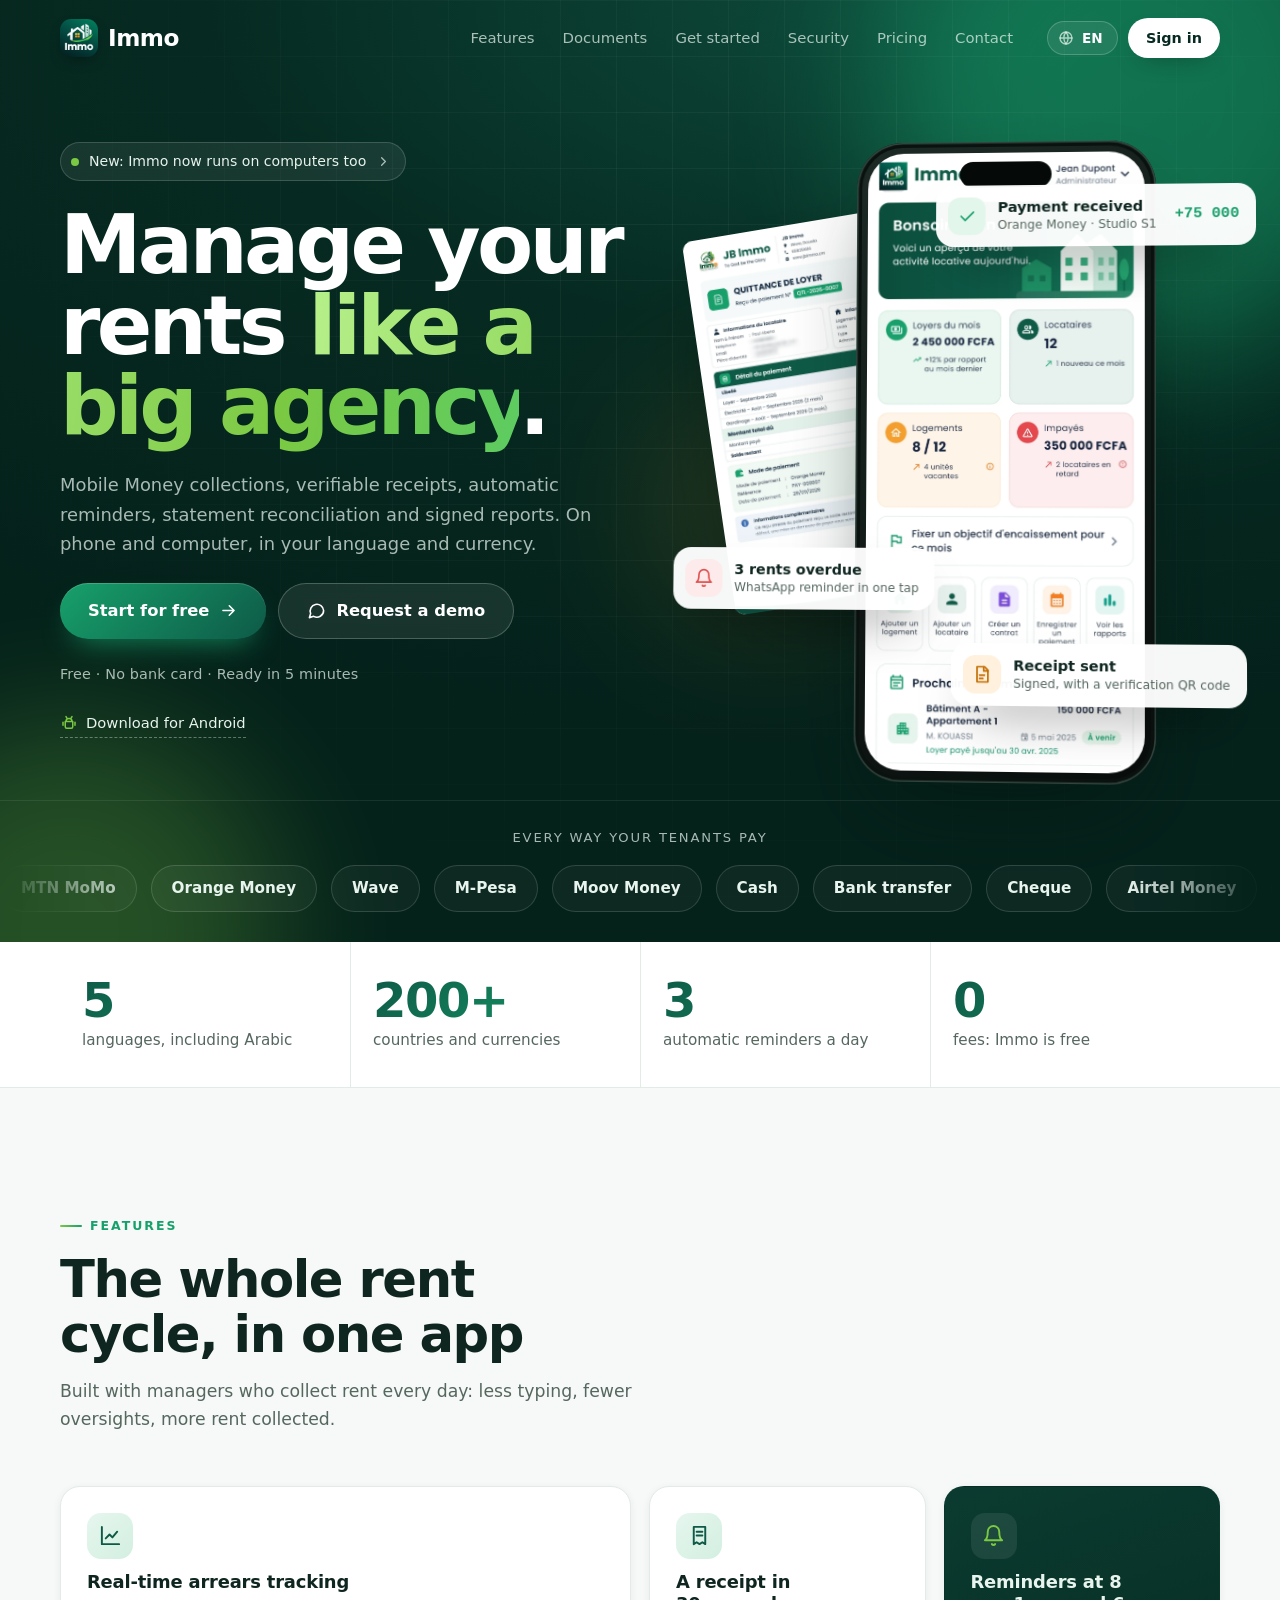
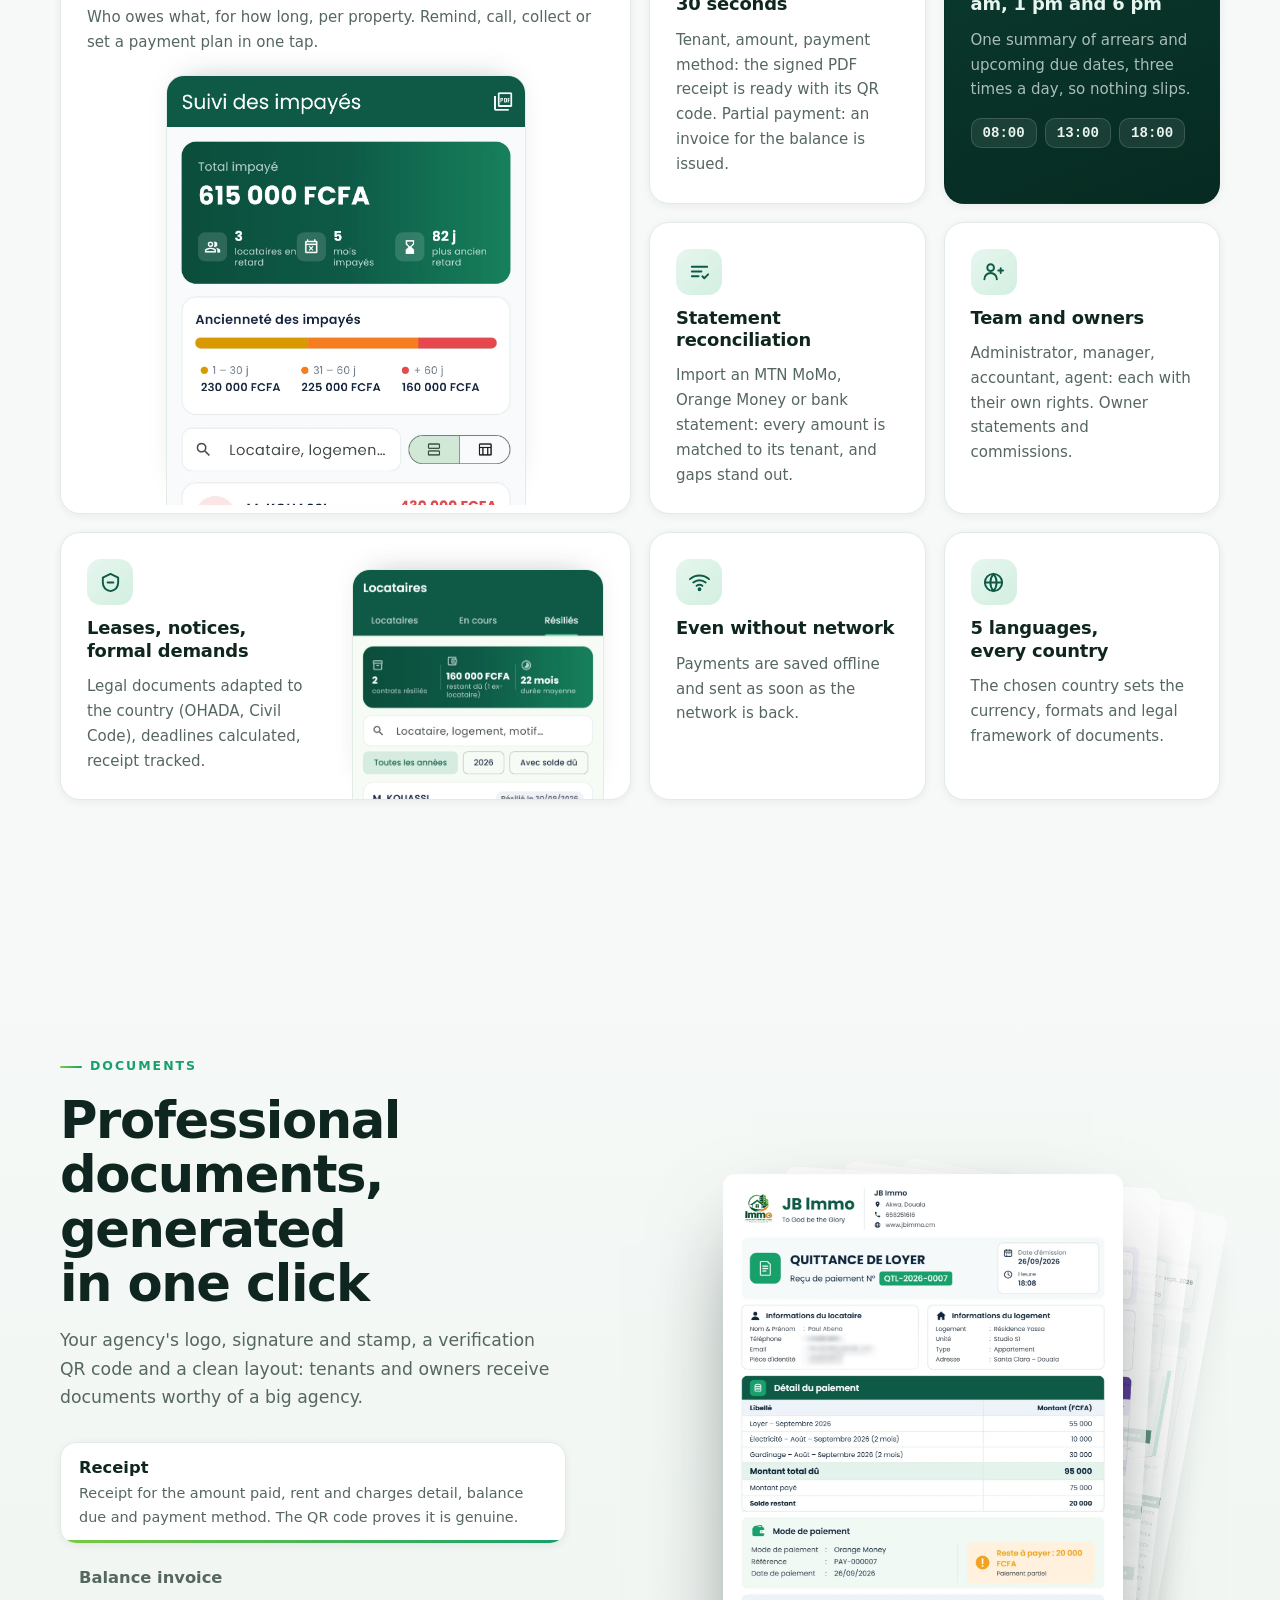
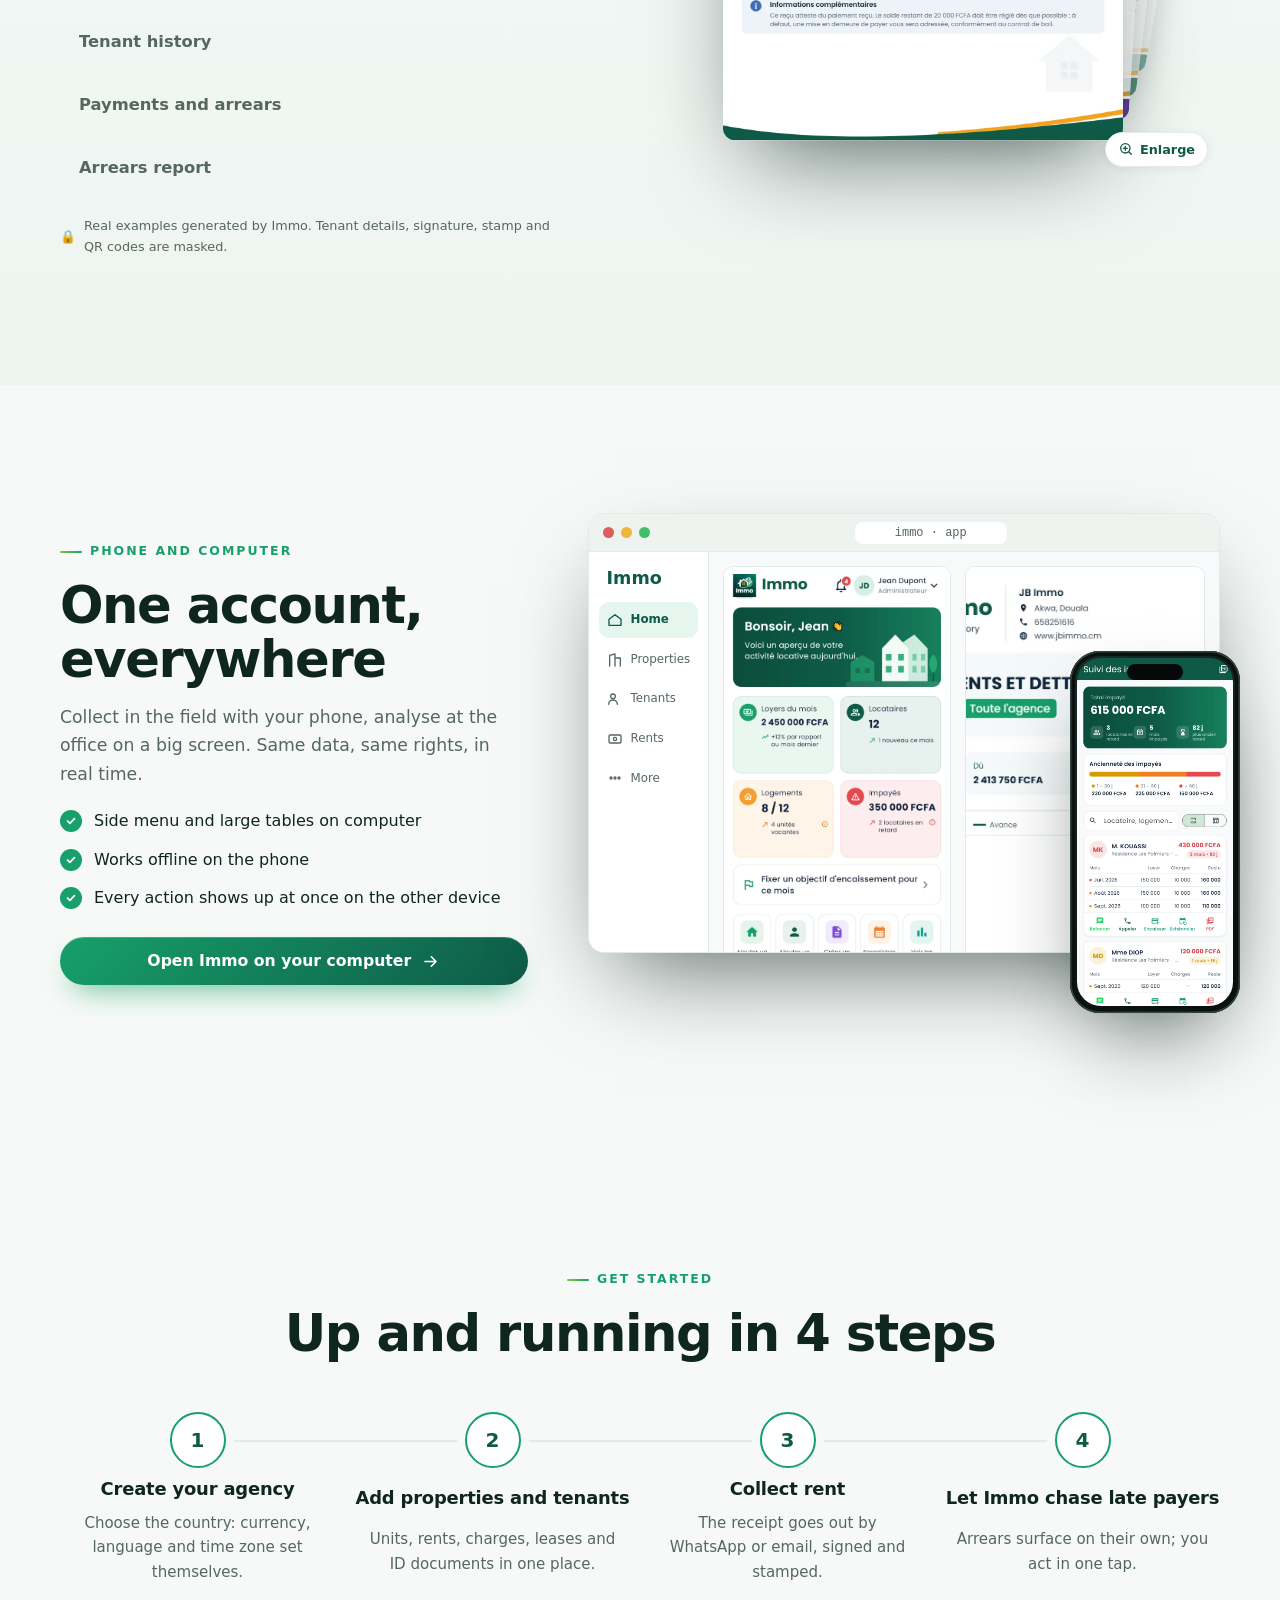
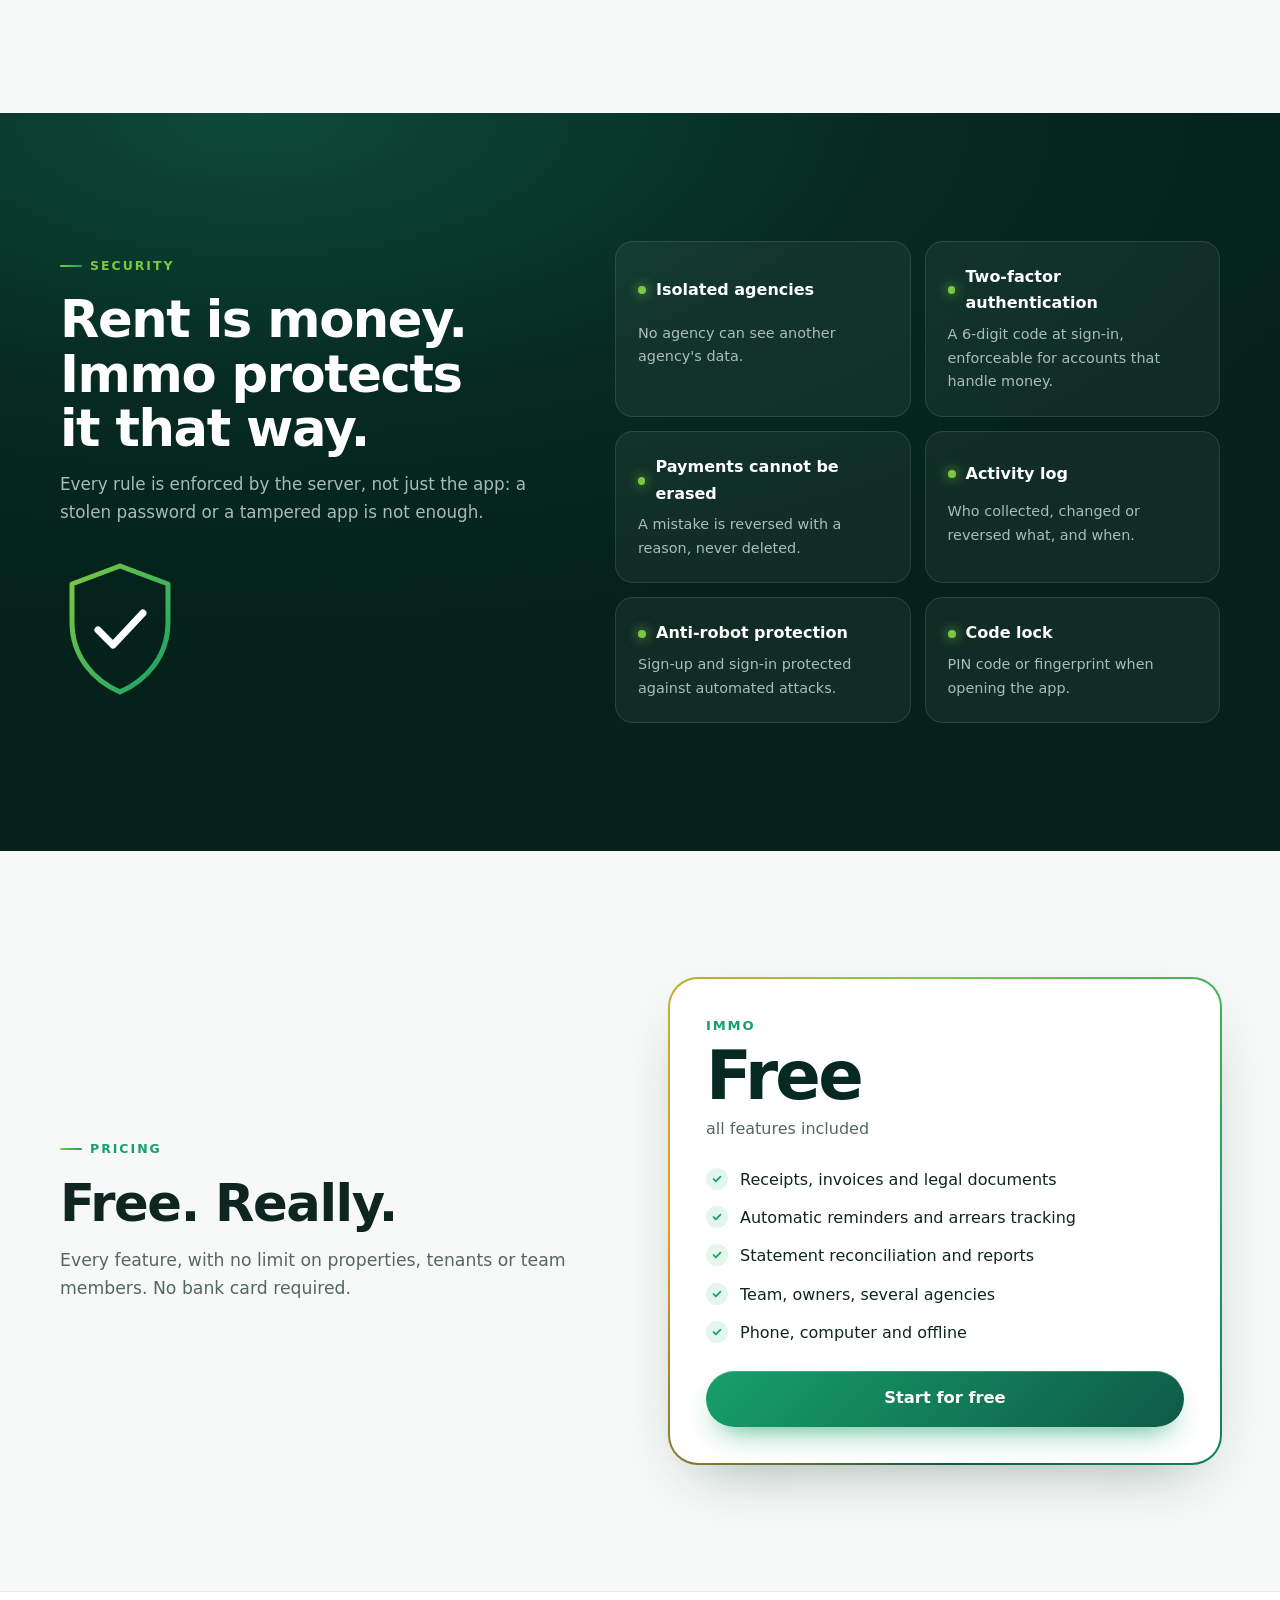
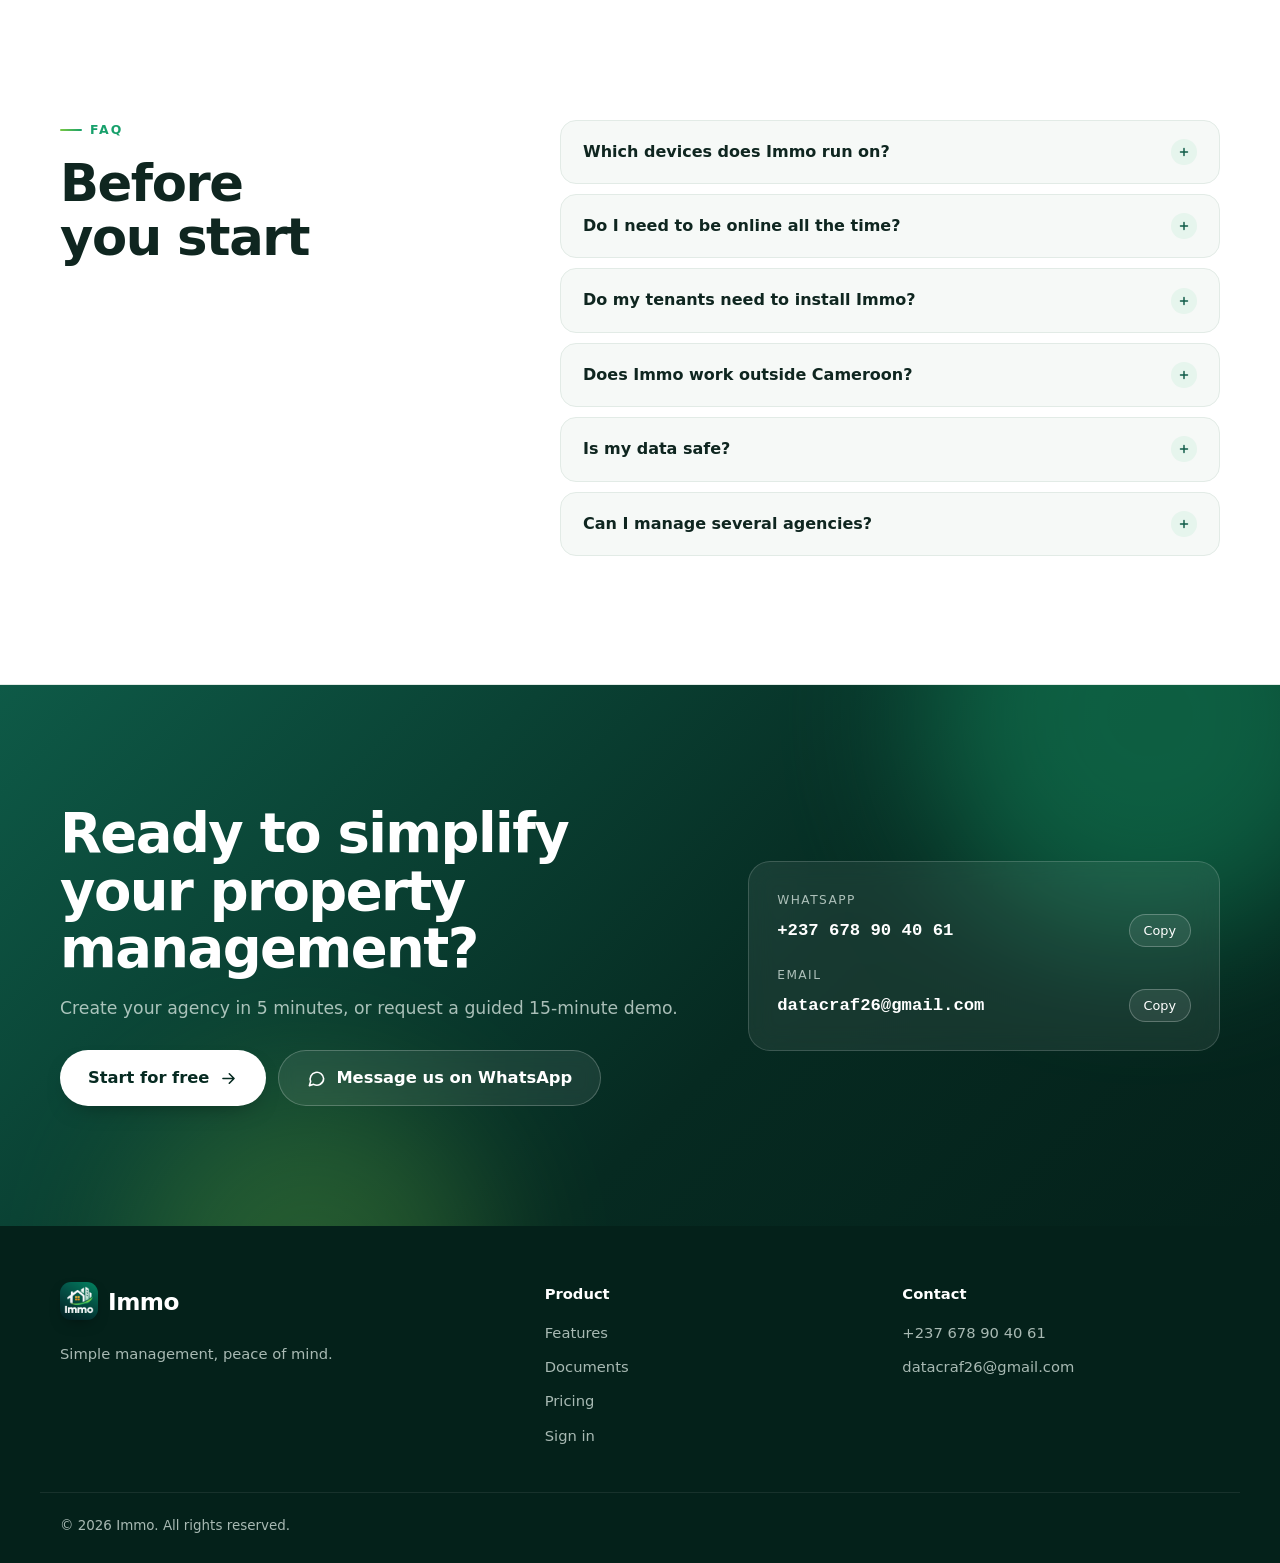
==== commit 7eb1d63c: "Site de présentation refait : animations, vraies captures de l'application et documents Co-Authored-" ====
--- a/index.html
+++ b/index.html
@@ -1,1082 +1,367 @@
 <!doctype html>
-<html lang="fr">
+<html lang="fr" class="no-js">
 <head>
 <meta charset="utf-8">
 <meta name="viewport" content="width=device-width, initial-scale=1, viewport-fit=cover">
-<title>Immo — gestion locative</title>
-<meta name="description" content="Immo : encaissement des loyers, quittances PDF vérifiables, suivi des impayés, rappels, préavis et rapprochement des relevés Mobile Money et bancaires. Gratuit, en 5 langues.">
+<meta http-equiv="Content-Security-Policy" content="default-src 'self'; script-src 'self'; style-src 'self' 'unsafe-inline' https://fonts.googleapis.com; font-src https://fonts.gstatic.com; img-src 'self' data:; connect-src 'self'; object-src 'none'; base-uri 'self'; form-action 'none'">
+<meta name="referrer" content="strict-origin-when-cross-origin">
+<title>Immo — La gestion locative professionnelle, sur téléphone et ordinateur</title>
+<meta name="description" content="Immo : encaissements Mobile Money, quittances vérifiables, rappels automatiques, suivi des impayés, rapprochement des relevés et rapports signés. Gratuit, en 5 langues, sur téléphone et ordinateur.">
+<meta name="theme-color" content="#062a21">
+<meta property="og:title" content="Immo — La gestion locative professionnelle">
+<meta property="og:description" content="Loyers, quittances, impayés, rappels et rapports signés. Gratuit, sur téléphone et ordinateur.">
+<meta property="og:image" content="assets/img/doc-quittance.webp">
 <link rel="icon" type="image/png" href="assets/immo-64.png">
 <link rel="preconnect" href="https://fonts.googleapis.com">
 <link rel="preconnect" href="https://fonts.gstatic.com" crossorigin>
-<link rel="stylesheet" href="https://fonts.googleapis.com/css2?family=Bricolage+Grotesque:opsz,wght@12..96,600;12..96,800&family=Poppins:wght@400;500;600&family=IBM+Plex+Mono:wght@500&family=Tajawal:wght@400;500;700;800&display=swap">
-<style>
-/* Mise en page : un « registre vivant ». L'accueil montre l'application au travail
-   (tableau de bord + quittance vérifiable), puis les sections suivent le cycle réel
-   d'un loyer : encaisser, relancer, rapprocher, documenter, sécuriser. */
-:root {
-  --ink: #0f2620;          /* texte principal, vert très sombre */
-  --muted: #53675f;        /* texte secondaire */
-  --paper: #f5f8f6;        /* fond, blanc légèrement verdi */
-  --surface: #ffffff;      /* cartes */
-  --line: #dde7e2;         /* filets */
-  --brand: #0e5a47;        /* vert Immo */
-  --brand-2: #17a06b;      /* vert vif */
-  --leaf: #7bc943;         /* trait vert du logo */
-  --window: #f29a1e;       /* orange des fenêtres du logo */
-  --window-ink: #7a4300;
-  --danger: #d64545;
-  --deep: #083a2e;         /* bandeaux sombres */
-  --on-deep: #e9f5ef;
-  --shadow: 0 18px 50px -24px rgba(8, 58, 46, .35);
-  --display: "Bricolage Grotesque", "Segoe UI", system-ui, sans-serif;
-  --body: "Poppins", "Segoe UI", system-ui, sans-serif;
-  --mono: "IBM Plex Mono", ui-monospace, "Cascadia Mono", monospace;
-  --arabic: "Tajawal", "Segoe UI", system-ui, sans-serif;
-  --radius: 18px;
-  color-scheme: light;
-}
-@media (prefers-color-scheme: dark) {
-  :root:not([data-theme="light"]) {
-    --ink: #e6f1ec; --muted: #9bb3a9; --paper: #08130f; --surface: #0f1f19; --line: #1e3a30;
-    --brand: #2fbf85; --brand-2: #45d396; --leaf: #8fd65a; --window: #f5a93a; --window-ink: #ffd9a1;
-    --danger: #f07070; --deep: #0c2a21; --on-deep: #e9f5ef; --shadow: 0 18px 50px -24px rgba(0, 0, 0, .7);
-    color-scheme: dark;
-  }
-}
-:root[data-theme="dark"] {
-  --ink: #e6f1ec; --muted: #9bb3a9; --paper: #08130f; --surface: #0f1f19; --line: #1e3a30;
-  --brand: #2fbf85; --brand-2: #45d396; --leaf: #8fd65a; --window: #f5a93a; --window-ink: #ffd9a1;
-  --danger: #f07070; --deep: #0c2a21; --on-deep: #e9f5ef; --shadow: 0 18px 50px -24px rgba(0, 0, 0, .7);
-  color-scheme: dark;
-}
-
-* { box-sizing: border-box; }
-html { scroll-behavior: smooth; }
-body {
-  margin: 0; background: var(--paper); color: var(--ink);
-  font-family: var(--body); font-size: 16px; line-height: 1.65;
-  -webkit-font-smoothing: antialiased;
-}
-html[lang="ar"] body { font-family: var(--arabic); font-size: 17px; }
-html[lang="ar"] .display, html[lang="ar"] h1, html[lang="ar"] h2, html[lang="ar"] h3 { font-family: var(--arabic); letter-spacing: 0; }
-img { max-width: 100%; display: block; }
-a { color: inherit; }
-:focus-visible { outline: 3px solid var(--brand-2); outline-offset: 3px; border-radius: 6px; }
-.wrap { width: 100%; max-width: 1160px; margin-inline: auto; padding-inline: 20px; }
-h1, h2, h3 { font-family: var(--display); line-height: 1.08; text-wrap: balance; margin: 0; }
-h2 { font-size: clamp(1.9rem, 3.6vw, 2.9rem); font-weight: 800; letter-spacing: -.02em; }
-h3 { font-size: 1.15rem; font-weight: 600; letter-spacing: -.01em; }
-p { margin: 0; }
-.eyebrow { font-size: .8rem; font-weight: 600; letter-spacing: .12em; text-transform: uppercase; color: var(--brand); }
-html[lang="ar"] .eyebrow { letter-spacing: 0; }
-.lead { color: var(--muted); font-size: 1.08rem; max-width: 60ch; }
-.section { padding-block: clamp(64px, 9vw, 110px); scroll-margin-top: 72px; }
-.section-head { display: grid; gap: 14px; max-width: 760px; margin-bottom: 44px; }
-
-/* Boutons */
-.btn {
-  display: inline-flex; align-items: center; justify-content: center; gap: 10px;
-  min-height: 52px; padding: 0 24px; border-radius: 999px; border: 0; cursor: pointer;
-  font: 600 1rem/1 var(--body); text-decoration: none; transition: transform .15s ease, box-shadow .15s ease, background .15s;
-}
-html[lang="ar"] .btn { font-family: var(--arabic); font-weight: 700; }
-.btn:hover { transform: translateY(-1px); }
-.btn-primary { background: var(--brand); color: #fff; box-shadow: 0 10px 24px -12px var(--brand); }
-.btn-primary:hover { background: var(--brand-2); }
-.btn-ghost { background: transparent; color: var(--ink); border: 1.5px solid var(--line); }
-.btn-ghost:hover { border-color: var(--brand); color: var(--brand); }
-.btn svg { width: 20px; height: 20px; flex: none; }
-
-/* En-tête */
-.top {
-  position: sticky; top: env(safe-area-inset-top, 0px); z-index: 20;
-  background: color-mix(in srgb, var(--paper) 88%, transparent);
-  backdrop-filter: blur(12px); border-bottom: 1px solid var(--line);
-}
-.top .wrap { display: flex; align-items: center; gap: 18px; min-height: 68px; }
-.brand { display: flex; align-items: center; gap: 10px; text-decoration: none; font: 800 1.35rem/1 var(--display); color: var(--ink); }
-.brand img { width: 36px; height: 36px; border-radius: 10px; }
-.nav { display: flex; gap: 22px; margin-inline-start: auto; }
-.nav a { text-decoration: none; color: var(--muted); font-weight: 500; font-size: .95rem; }
-.nav a:hover { color: var(--brand); }
-.nav .nav-login { display: none; }
-.tools { display: flex; align-items: center; gap: 10px; }
-.lang {
-  appearance: none; border: 1.5px solid var(--line); background: var(--surface); color: var(--ink);
-  border-radius: 999px; padding: 8px 32px 8px 14px; font: 500 .9rem var(--body); cursor: pointer;
-  background-image: linear-gradient(45deg, transparent 50%, var(--muted) 50%), linear-gradient(135deg, var(--muted) 50%, transparent 50%);
-  background-position: calc(100% - 17px) 55%, calc(100% - 12px) 55%; background-size: 5px 5px; background-repeat: no-repeat;
-}
-html[dir="rtl"] .lang { padding: 8px 14px 8px 32px; background-position: 17px 55%, 12px 55%; }
-.top .btn { min-height: 42px; padding: 0 18px; font-size: .92rem; }
-.menu-btn { display: none; background: none; border: 1.5px solid var(--line); border-radius: 12px; width: 44px; height: 42px; color: var(--ink); cursor: pointer; }
-.menu-btn svg { width: 22px; height: 22px; }
-
-/* Accueil */
-.hero { padding-block: clamp(40px, 7vw, 80px) clamp(56px, 8vw, 96px); overflow: hidden; }
-.hero .wrap { display: grid; grid-template-columns: 1.05fr .95fr; gap: clamp(32px, 5vw, 64px); align-items: center; }
-.hero h1 { font-size: clamp(2.5rem, 6.2vw, 4.6rem); font-weight: 800; letter-spacing: -.035em; }
-.hero h1 em { font-style: normal; color: var(--brand); position: relative; white-space: nowrap; }
-.hero h1 em::after {
-  content: ""; position: absolute; inset-inline: -2%; bottom: .02em; height: .16em; z-index: -1;
-  background: var(--leaf); border-radius: 999px; opacity: .55; transform: rotate(-1.5deg);
-}
-.hero-copy { display: grid; gap: 22px; min-width: 0; }
-.cta-row { display: flex; flex-wrap: wrap; gap: 12px; }
-.proof { display: flex; flex-wrap: wrap; gap: 10px 22px; color: var(--muted); font-size: .92rem; }
-.proof span { display: inline-flex; align-items: center; gap: 8px; }
-.proof svg { width: 18px; height: 18px; color: var(--brand-2); flex: none; }
-
-/* Scène : téléphone + quittance */
-.stage { position: relative; min-height: 560px; display: grid; place-items: center; }
-.stage::before {
-  content: ""; position: absolute; width: 88%; aspect-ratio: 1; border-radius: 50%;
-  background: radial-gradient(closest-side, color-mix(in srgb, var(--leaf) 38%, transparent), transparent 70%);
-}
-.phone {
-  position: relative; width: 290px; max-width: 78%; border-radius: 40px; padding: 12px;
-  background: #0b1714; box-shadow: var(--shadow), inset 0 0 0 2px #22342e; transform: rotate(-3deg);
-}
-.screen { border-radius: 30px; overflow: hidden; background: #f4f7f5; color: #10231d; font-family: var(--body); }
-html[lang="ar"] .screen { font-family: var(--arabic); }
-.app-top { background: linear-gradient(160deg, #0e5a47, #17a06b); color: #fff; padding: 22px 16px 46px; }
-.app-top .hello { font-size: .72rem; opacity: .85; }
-.app-top .who { font: 700 1.05rem/1.2 var(--display); }
-html[lang="ar"] .app-top .who { font-family: var(--arabic); }
-.app-cards { display: grid; grid-template-columns: 1fr 1fr; gap: 8px; padding: 0 12px; margin-top: -32px; }
-.kpi { background: #fff; border-radius: 14px; padding: 10px; box-shadow: 0 6px 16px -10px rgba(0,0,0,.35); }
-.kpi small { display: block; font-size: .6rem; color: #5a6d66; }
-.kpi b { font: 600 .82rem/1.3 var(--mono); }
-.kpi.red b { color: #d64545; }
-.app-list { padding: 12px; display: grid; gap: 7px; }
-.row { display: flex; align-items: center; gap: 8px; background: #fff; border-radius: 12px; padding: 8px 10px; font-size: .66rem; }
-.row .dot { width: 26px; height: 26px; border-radius: 50%; display: grid; place-items: center; font-size: .56rem; font-weight: 700; color: #fff; flex: none; }
-.row .grow { flex: 1; min-width: 0; line-height: 1.3; }
-.row .grow b { display: block; font-size: .68rem; }
-.row .amt { font: 600 .66rem var(--mono); }
-.chip { display: inline-block; font-size: .56rem; padding: 1px 6px; border-radius: 999px; background: #fff4e0; color: #8a4f00; }
-.toast {
-  position: absolute; inset-inline-end: -6%; top: 64px; width: 240px; max-width: 70%;
-  background: var(--surface); color: var(--ink); border: 1px solid var(--line); border-radius: 16px;
-  padding: 12px 14px; box-shadow: var(--shadow); display: grid; grid-template-columns: auto 1fr; gap: 4px 10px;
-  transform: rotate(2deg); font-size: .8rem; line-height: 1.35;
-}
-.toast .ic { grid-row: span 2; width: 30px; height: 30px; border-radius: 9px; background: color-mix(in srgb, var(--danger) 16%, transparent); color: var(--danger); display: grid; place-items: center; }
-.toast .ic svg { width: 18px; height: 18px; }
-.toast b { font-weight: 600; }
-.toast span { color: var(--muted); }
-.receipt {
-  position: absolute; inset-inline-start: -4%; bottom: 18px; width: 250px; max-width: 72%;
-  background: var(--surface); color: var(--ink); border-radius: 14px; padding: 16px 16px 14px;
-  box-shadow: var(--shadow); transform: rotate(-6deg); border-top: 5px solid var(--brand);
-}
-.receipt::after {
-  content: ""; position: absolute; left: 0; right: 0; bottom: -8px; height: 8px;
-  background: radial-gradient(circle at 6px -2px, transparent 6px, var(--surface) 6.5px) 0 0 / 12px 8px repeat-x;
-}
-.receipt .t { font: 800 .8rem/1 var(--display); letter-spacing: .06em; text-transform: uppercase; color: var(--brand); }
-html[lang="ar"] .receipt .t { font-family: var(--arabic); letter-spacing: 0; }
-.receipt .no { font: 500 .68rem var(--mono); color: var(--muted); margin-top: 4px; }
-.receipt .sum { display: flex; align-items: end; justify-content: space-between; gap: 10px; margin-top: 12px; }
-.receipt .sum b { font: 600 1.15rem/1 var(--mono); }
-.receipt .sum small { display: block; font-size: .66rem; color: var(--muted); }
-.receipt canvas { width: 58px; height: 58px; border-radius: 6px; background: #fff; padding: 4px; }
-.stamp {
-  position: absolute; inset-inline-end: 12px; top: 12px; transform: rotate(10deg);
-  border: 2px solid var(--brand-2); color: var(--brand-2); border-radius: 6px; padding: 2px 8px;
-  font: 800 .7rem/1.4 var(--display); letter-spacing: .08em; text-transform: uppercase;
-}
-html[lang="ar"] .stamp { font-family: var(--arabic); letter-spacing: 0; }
-
-/* Moyens de paiement */
-.rails { border-block: 1px solid var(--line); background: var(--surface); }
-.rails .wrap { display: flex; flex-wrap: wrap; align-items: center; gap: 12px 28px; padding-block: 22px; }
-.rails p { color: var(--muted); font-size: .92rem; margin-inline-end: 8px; }
-.rails ul { display: flex; flex-wrap: wrap; gap: 10px; list-style: none; margin: 0; padding: 0; }
-.rails li { font-weight: 600; font-size: .92rem; padding: 7px 14px; border-radius: 999px; background: var(--paper); border: 1px solid var(--line); }
-
-/* Fonctionnalités */
-.features { display: grid; grid-template-columns: repeat(3, minmax(0, 1fr)); gap: 18px; }
-.feature { background: var(--surface); border: 1px solid var(--line); border-radius: var(--radius); padding: 26px; display: grid; gap: 12px; align-content: start; }
-.feature .fi { width: 46px; height: 46px; border-radius: 14px; display: grid; place-items: center; background: color-mix(in srgb, var(--brand-2) 14%, transparent); color: var(--brand); }
-.feature .fi svg { width: 24px; height: 24px; }
-.feature p { color: var(--muted); font-size: .95rem; }
-.feature.wide { grid-column: span 2; background: var(--deep); color: var(--on-deep); border-color: transparent; }
-.feature.wide p { color: color-mix(in srgb, var(--on-deep) 78%, transparent); }
-.feature.wide .fi { background: rgba(255,255,255,.1); color: var(--leaf); }
-.times { display: flex; flex-wrap: wrap; gap: 8px; margin-top: 4px; }
-.times span { font: 600 .9rem var(--mono); padding: 6px 12px; border-radius: 10px; background: rgba(255,255,255,.08); border: 1px solid rgba(255,255,255,.14); }
-
-/* Étapes */
-.steps { display: grid; grid-template-columns: repeat(4, minmax(0, 1fr)); gap: 18px; counter-reset: step; list-style: none; margin: 0; padding: 0; }
-.step { position: relative; padding-top: 58px; display: grid; gap: 8px; align-content: start; }
-.step::before {
-  counter-increment: step; content: counter(step); position: absolute; top: 0; inset-inline-start: 0;
-  width: 44px; height: 44px; border-radius: 50%; display: grid; place-items: center;
-  font: 800 1.1rem var(--display); color: var(--brand); background: var(--surface); border: 2px solid var(--brand);
-}
-.step::after { content: ""; position: absolute; top: 22px; inset-inline-start: 54px; inset-inline-end: -8px; height: 2px; background: repeating-linear-gradient(90deg, var(--line) 0 8px, transparent 8px 14px); }
-.step:last-child::after { display: none; }
-.step p { color: var(--muted); font-size: .95rem; }
-
-/* Documents */
-.docs { display: grid; grid-template-columns: .9fr 1.1fr; gap: clamp(28px, 5vw, 64px); align-items: center; }
-.doc-list { display: grid; gap: 14px; list-style: none; margin: 0; padding: 0; }
-.doc-list li { display: grid; grid-template-columns: auto 1fr; gap: 4px 14px; padding: 16px 18px; border-radius: 14px; background: var(--surface); border: 1px solid var(--line); }
-.doc-list .tag { grid-row: span 2; align-self: start; font: 600 .72rem var(--mono); padding: 4px 8px; border-radius: 8px; background: color-mix(in srgb, var(--brand-2) 14%, transparent); color: var(--brand); }
-.doc-list .tag.purple { background: color-mix(in srgb, #7c4ddb 16%, transparent); color: #7c4ddb; }
-.doc-list .tag.orange { background: color-mix(in srgb, var(--window) 20%, transparent); color: var(--window-ink); }
-.doc-list b { font-weight: 600; }
-.doc-list span { color: var(--muted); font-size: .92rem; }
-.paper {
-  background: var(--surface); border: 1px solid var(--line); border-radius: 16px; padding: 26px; box-shadow: var(--shadow);
-  display: grid; gap: 16px; min-width: 0;
-}
-.paper-head { display: flex; justify-content: space-between; gap: 12px; align-items: start; }
-.paper-head .t { font: 800 1.35rem/1.1 var(--display); color: var(--brand); }
-html[lang="ar"] .paper-head .t { font-family: var(--arabic); }
-.paper-head .no { font: 500 .8rem var(--mono); color: var(--muted); }
-.paper table { width: 100%; border-collapse: collapse; font-size: .9rem; }
-.paper td { padding: 9px 0; border-bottom: 1px dashed var(--line); }
-.paper td:last-child { text-align: end; font: 500 .9rem var(--mono); }
-.paper tr.total td { border-bottom: 0; font-weight: 700; padding-top: 12px; }
-.paper tr.total td:last-child { font: 600 1.05rem var(--mono); color: var(--brand); }
-.paper-foot { display: flex; align-items: center; gap: 14px; }
-.paper-foot canvas { width: 72px; height: 72px; flex: none; background: #fff; border-radius: 8px; padding: 5px; border: 1px solid var(--line); }
-.paper-foot p { color: var(--muted); font-size: .85rem; }
-.sign { margin-inline-start: auto; text-align: center; font-size: .75rem; color: var(--muted); }
-.sign svg { width: 110px; height: 44px; color: #1f3b8f; display: block; margin-inline: auto; }
-
-/* Sécurité */
-.secure { background: var(--deep); color: var(--on-deep); border-radius: 28px; padding: clamp(28px, 5vw, 56px); display: grid; grid-template-columns: 1fr 1.2fr; gap: 40px; }
-.secure .eyebrow { color: var(--leaf); }
-.secure .lead { color: color-mix(in srgb, var(--on-deep) 78%, transparent); }
-.secure ul { list-style: none; margin: 0; padding: 0; display: grid; grid-template-columns: repeat(2, minmax(0, 1fr)); gap: 14px; }
-.secure li { padding: 18px; border-radius: 16px; background: rgba(255,255,255,.06); border: 1px solid rgba(255,255,255,.1); display: grid; gap: 6px; }
-.secure li b { font-weight: 600; }
-.secure li span { font-size: .9rem; color: color-mix(in srgb, var(--on-deep) 72%, transparent); }
-
-/* Tarif */
-.price { display: grid; grid-template-columns: 1fr 1fr; gap: 28px; align-items: center; }
-.price-card { background: var(--surface); border: 2px solid var(--brand); border-radius: 24px; padding: 32px; display: grid; gap: 18px; box-shadow: var(--shadow); }
-.price-card .amount { font: 800 clamp(3rem, 7vw, 4.4rem)/1 var(--display); color: var(--brand); letter-spacing: -.03em; }
-html[lang="ar"] .price-card .amount { font-family: var(--arabic); }
-.checks { list-style: none; margin: 0; padding: 0; display: grid; gap: 10px; }
-.checks li { display: flex; gap: 10px; align-items: start; }
-.checks svg { width: 20px; height: 20px; color: var(--brand-2); flex: none; margin-top: 3px; }
-
-/* FAQ */
-.faq { display: grid; gap: 12px; max-width: 860px; }
-.faq details { background: var(--surface); border: 1px solid var(--line); border-radius: 14px; padding: 4px 20px; }
-.faq summary { cursor: pointer; list-style: none; padding: 16px 0; font-weight: 600; display: flex; justify-content: space-between; gap: 16px; }
-.faq summary::-webkit-details-marker { display: none; }
-.faq summary::after { content: "+"; font: 600 1.3rem/1 var(--mono); color: var(--brand); }
-.faq details[open] summary::after { content: "–"; }
-.faq details p { color: var(--muted); padding-bottom: 18px; }
-
-/* Contact */
-.contact { display: grid; grid-template-columns: 1.1fr .9fr; gap: 32px; align-items: start; }
-.contact-card { background: var(--surface); border: 1px solid var(--line); border-radius: 20px; padding: 26px; display: grid; gap: 16px; }
-.contact-line { display: grid; gap: 4px; }
-.contact-line small { color: var(--muted); font-size: .82rem; text-transform: uppercase; letter-spacing: .08em; }
-html[lang="ar"] .contact-line small { letter-spacing: 0; }
-.contact-line .val { display: flex; align-items: center; gap: 10px; flex-wrap: wrap; font: 500 1.02rem var(--mono); word-break: break-all; }
-.copy { border: 1px solid var(--line); background: var(--paper); color: var(--ink); border-radius: 999px; padding: 4px 12px; font: 500 .8rem var(--body); cursor: pointer; }
-.copy:hover { border-color: var(--brand); color: var(--brand); }
-
-/* Pied de page */
-.foot { border-top: 1px solid var(--line); padding-block: 36px; color: var(--muted); font-size: .9rem; }
-.foot .wrap { display: flex; flex-wrap: wrap; gap: 16px 28px; align-items: center; justify-content: space-between; }
-.theme-btn { background: none; border: 1.5px solid var(--line); color: var(--ink); border-radius: 999px; padding: 6px 14px; font: 500 .85rem var(--body); cursor: pointer; }
-
-/* Apparition douce (état de repos visible) */
-@media (prefers-reduced-motion: no-preference) {
-  .phone { animation: float 7s ease-in-out infinite; }
-  .receipt { animation: slide 1s .2s both cubic-bezier(.2,.8,.2,1); }
-  .toast { animation: drop .9s .6s both cubic-bezier(.2,.8,.2,1); }
-  @keyframes float { 50% { transform: rotate(-3deg) translateY(-8px); } }
-  @keyframes slide { from { transform: rotate(-12deg) translateY(30px); } }
-  @keyframes drop { from { transform: rotate(6deg) translateY(-18px); } }
-}
-@media (prefers-reduced-motion: reduce) { html { scroll-behavior: auto; } }
-
-/* Tablette */
-@media (max-width: 980px) {
-  .hero .wrap, .docs, .secure, .price, .contact { grid-template-columns: 1fr; }
-  .features { grid-template-columns: repeat(2, minmax(0, 1fr)); }
-  .steps { grid-template-columns: repeat(2, minmax(0, 1fr)); row-gap: 34px; }
-  .step:nth-child(2)::after { display: none; }
-  .stage { min-height: 520px; }
-  .toast { inset-inline-end: 0; }
-  .receipt { inset-inline-start: 0; }
-}
-/* Téléphone */
-@media (max-width: 760px) {
-  .nav { display: none; position: absolute; top: 100%; inset-inline: 0; background: var(--paper); border-bottom: 1px solid var(--line); flex-direction: column; gap: 0; padding: 8px 20px 16px; }
-  .nav.open { display: flex; }
-  .nav a { padding: 12px 0; border-bottom: 1px solid var(--line); }
-  .nav .nav-login { display: block; color: var(--brand); font-weight: 600; border-bottom: 0; }
-  .menu-btn { display: grid; place-items: center; margin-inline-start: auto; }
-  .tools .btn { display: none; }
-  .features, .steps, .secure ul { grid-template-columns: 1fr; }
-  .feature.wide { grid-column: auto; }
-  .step::after { display: none; }
-  .stage { min-height: 500px; }
-  .paper-foot { flex-wrap: wrap; }
-}
-</style>
+<link rel="stylesheet" href="https://fonts.googleapis.com/css2?family=Bricolage+Grotesque:opsz,wght@12..96,500;12..96,700;12..96,800&family=Poppins:wght@400;500;600&family=IBM+Plex+Mono:wght@500;600&family=Tajawal:wght@400;500;700;800&display=swap">
+<link rel="stylesheet" href="assets/site.css">
+<link rel="preload" as="image" href="assets/img/app-home.webp">
 </head>
 <body>
-
-<header class="top">
-  <div class="wrap">
-    <a class="brand" href="#top" aria-label="Immo">
-      <img src="assets/immo-192.png" alt="" width="36" height="36">Immo
+<div class="progress" aria-hidden="true"><span id="progress"></span></div>
+
+<header class="top" id="top">
+  <div class="wrap top-row">
+    <a class="brand" href="#hero" aria-label="Immo">
+      <img src="assets/immo-192.png" alt="" width="38" height="38">
+      <span>Immo</span>
     </a>
-    <nav class="nav" id="nav">
+    <nav class="nav" id="nav" aria-label="Navigation">
       <a href="#fonctionnalites" data-i18n="nav.features">Fonctionnalités</a>
-      <a href="#comment" data-i18n="nav.how">Comment ça marche</a>
+      <a href="#documents" data-i18n="nav.docs">Documents</a>
+      <a href="#demarrer" data-i18n="nav.how">Démarrer</a>
       <a href="#securite" data-i18n="nav.security">Sécurité</a>
       <a href="#tarif" data-i18n="nav.price">Tarif</a>
       <a href="#contact" data-i18n="nav.contact">Contact</a>
-      <a href="app/" class="js-app nav-login" data-i18n="cta.login">Se connecter</a>
+      <a href="app/" class="js-app nav-mobile-cta" data-i18n="cta.login">Se connecter</a>
     </nav>
     <div class="tools">
-      <label for="lang" class="sr" hidden>Langue</label>
-      <select id="lang" class="lang" aria-label="Langue / Language">
-        <option value="fr">Français</option>
-        <option value="en">English</option>
-        <option value="es">Español</option>
-        <option value="pt">Português</option>
-        <option value="ar">العربية</option>
-      </select>
-      <a class="btn btn-primary js-app" href="app/" data-i18n="cta.login">Se connecter</a>
-    </div>
-    <button class="menu-btn" id="menu-btn" aria-label="Menu" aria-expanded="false" aria-controls="nav">
-      <svg viewBox="0 0 24 24" fill="none" stroke="currentColor" stroke-width="2" stroke-linecap="round"><path d="M4 7h16M4 12h16M4 17h16"/></svg>
-    </button>
+      <label class="lang-wrap">
+        <span class="sr">Langue / Language</span>
+        <svg viewBox="0 0 24 24" aria-hidden="true"><circle cx="12" cy="12" r="9"/><path d="M3 12h18M12 3a14 14 0 0 1 0 18M12 3a14 14 0 0 0 0 18"/></svg>
+        <select id="lang" class="lang">
+          <option value="fr">FR</option><option value="en">EN</option><option value="es">ES</option><option value="pt">PT</option><option value="ar">AR</option>
+        </select>
+      </label>
+      <a class="btn btn-sm btn-light js-app hide-sm" href="app/" data-i18n="cta.login">Se connecter</a>
+      <button class="menu-btn" id="menu-btn" type="button" aria-label="Menu" aria-expanded="false" aria-controls="nav"><span></span><span></span></button>
+    </div>
   </div>
 </header>
 
-<main id="top">
-  <section class="hero">
-    <div class="wrap">
+<main>
+  <!-- ============ ACCUEIL ============ -->
+  <section class="hero" id="hero">
+    <div class="hero-bg" aria-hidden="true"><span class="orb o1"></span><span class="orb o2"></span><span class="orb o3"></span><span class="grid"></span></div>
+    <div class="wrap hero-row">
       <div class="hero-copy">
-        <span class="eyebrow" data-i18n="hero.eyebrow">Gestion locative pour agences et propriétaires</span>
-        <h1 data-i18n-html="hero.title">Chaque loyer, de l'encaissement <em>à la quittance</em>.</h1>
-        <p class="lead" data-i18n="hero.lead">Immo encaisse, envoie la quittance par WhatsApp, relance les retards trois fois par jour et rapproche vos relevés Mobile Money. Sur votre téléphone comme sur votre ordinateur, dans votre langue et votre monnaie.</p>
-        <div class="cta-row" id="telecharger">
-          <a class="btn btn-primary js-app" href="app/">
-            <svg viewBox="0 0 24 24" fill="none" stroke="currentColor" stroke-width="2" stroke-linecap="round" stroke-linejoin="round"><rect x="3" y="4" width="18" height="12" rx="2"/><path d="M8 20h8M12 16v4"/></svg>
-            <span data-i18n="cta.web">Ouvrir Immo sur ordinateur</span>
-          </a>
-          <a class="btn btn-ghost js-download" href="#contact">
-            <svg viewBox="0 0 24 24" fill="none" stroke="currentColor" stroke-width="2" stroke-linecap="round" stroke-linejoin="round"><path d="M12 3v12m0 0-5-5m5 5 5-5M5 21h14"/></svg>
-            <span data-i18n="cta.android">Télécharger pour Android</span>
-          </a>
-          <a class="btn btn-ghost js-demo" href="#contact">
-            <svg viewBox="0 0 24 24" fill="none" stroke="currentColor" stroke-width="2" stroke-linecap="round" stroke-linejoin="round"><path d="M21 12a8.5 8.5 0 0 1-12.6 7.4L3 21l1.6-5.3A8.5 8.5 0 1 1 21 12Z"/></svg>
-            <span data-i18n="cta.demo">Demander une démonstration</span>
-          </a>
-        </div>
-        <div class="proof">
-          <span><svg viewBox="0 0 24 24" fill="none" stroke="currentColor" stroke-width="2.4" stroke-linecap="round" stroke-linejoin="round"><path d="m5 12 5 5L20 7"/></svg><b data-i18n="proof.free">Gratuit</b></span>
-          <span><svg viewBox="0 0 24 24" fill="none" stroke="currentColor" stroke-width="2.4" stroke-linecap="round" stroke-linejoin="round"><path d="m5 12 5 5L20 7"/></svg><span data-i18n="proof.langs">5 langues, toutes les monnaies</span></span>
-          <span><svg viewBox="0 0 24 24" fill="none" stroke="currentColor" stroke-width="2.4" stroke-linecap="round" stroke-linejoin="round"><path d="m5 12 5 5L20 7"/></svg><span data-i18n="proof.offline">Fonctionne hors connexion</span></span>
-          <span><svg viewBox="0 0 24 24" fill="none" stroke="currentColor" stroke-width="2.4" stroke-linecap="round" stroke-linejoin="round"><path d="m5 12 5 5L20 7"/></svg><span data-i18n="proof.sync">Téléphone et ordinateur, mêmes données</span></span>
-        </div>
-      </div>
-
-      <div class="stage" aria-hidden="true">
-        <div class="phone">
-          <div class="screen">
-            <div class="app-top">
-              <div class="hello" data-i18n="mock.hello">Bonjour,</div>
-              <div class="who">Agence du Littoral</div>
-            </div>
-            <div class="app-cards">
-              <div class="kpi"><small data-i18n="mock.collected">Encaissé ce mois</small><b>1 245 000</b></div>
-              <div class="kpi red"><small data-i18n="mock.late">Impayés</small><b>320 000</b></div>
-            </div>
-            <div class="app-list">
-              <div class="row"><span class="dot" style="background:#17a06b">AR</span><span class="grow"><b>Assyla R. André</b><span class="chip">MTN MoMo</span></span><span class="amt">+10 200</span></div>
-              <div class="row"><span class="dot" style="background:#0e5a47">MS</span><span class="grow"><b>Muankume S. Frank</b><span class="chip">Orange Money</span></span><span class="amt">+20 000</span></div>
-              <div class="row"><span class="dot" style="background:#f29a1e">KF</span><span class="grow"><b>Kameni François</b><span class="chip" data-i18n="mock.cash">Espèces</span></span><span class="amt">+60 000</span></div>
-              <div class="row"><span class="dot" style="background:#7c4ddb">ED</span><span class="grow"><b>Ekani Irène</b><span class="chip" data-i18n="mock.transfer">Virement</span></span><span class="amt">+150 000</span></div>
-            </div>
-          </div>
-        </div>
-        <div class="toast">
-          <span class="ic"><svg viewBox="0 0 24 24" fill="none" stroke="currentColor" stroke-width="2" stroke-linecap="round" stroke-linejoin="round"><path d="M18 8a6 6 0 1 0-12 0c0 7-3 9-3 9h18s-3-2-3-9M13.7 21a2 2 0 0 1-3.4 0"/></svg></span>
-          <b data-i18n="mock.toastTitle">Retards de paiement (3)</b>
-          <span data-i18n="mock.toastBody">Total impayé : 320 000 FCFA. Touchez pour voir le détail.</span>
-        </div>
-        <div class="receipt">
-          <span class="stamp" data-i18n="mock.paid">Payé</span>
-          <div class="t" data-i18n="mock.receipt">Quittance de loyer</div>
-          <div class="no">QTL-2026-0126</div>
-          <div class="sum">
-            <div><small data-i18n="mock.period">Septembre 2026</small><b>150 000 FCFA</b></div>
-            <canvas class="qr" width="100" height="100" data-seed="7"></canvas>
-          </div>
-        </div>
-      </div>
-    </div>
-  </section>
-
-  <div class="rails">
-    <div class="wrap">
-      <p data-i18n="rails.label">Encaissez comme vos locataires paient :</p>
-      <ul>
-        <li data-i18n="mock.cash">Espèces</li>
-        <li>MTN MoMo</li>
-        <li>Orange Money</li>
-        <li>Wave</li>
-        <li>M-Pesa</li>
-        <li data-i18n="rails.bank">Virement bancaire</li>
-        <li data-i18n="rails.cheque">Chèque</li>
-      </ul>
-    </div>
-  </div>
-
+        <a class="badge js-app" href="app/" data-reveal><span class="dot"></span><span data-i18n="hero.badge">Nouveau : Immo fonctionne aussi sur ordinateur</span><svg viewBox="0 0 24 24" aria-hidden="true"><path d="m9 6 6 6-6 6"/></svg></a>
+        <h1 data-i18n-html="hero.title" data-reveal style="--d:80ms">Gérez vos loyers <span class="grad">comme une grande agence</span>.</h1>
+        <p class="lead" data-i18n="hero.lead" data-reveal style="--d:160ms">Encaissements Mobile Money, quittances vérifiables, rappels automatiques, rapprochement des relevés et rapports signés. Sur téléphone et sur ordinateur, dans votre langue et votre monnaie.</p>
+        <div class="cta-row" data-reveal style="--d:240ms">
+          <a class="btn btn-primary btn-lg js-app" href="app/"><span data-i18n="cta.start">Commencer gratuitement</span><svg viewBox="0 0 24 24" aria-hidden="true"><path d="M5 12h14m-6-6 6 6-6 6"/></svg></a>
+          <a class="btn btn-glass btn-lg js-demo" href="#contact"><svg viewBox="0 0 24 24" aria-hidden="true"><path d="M21 12a8.5 8.5 0 0 1-12.6 7.4L3 21l1.6-5.3A8.5 8.5 0 1 1 21 12Z"/></svg><span data-i18n="cta.demo">Demander une démonstration</span></a>
+        </div>
+        <p class="hero-note" data-i18n="hero.note" data-reveal style="--d:320ms">Gratuit · Sans carte bancaire · Prêt en 5 minutes</p>
+        <a class="android-link js-download" href="#contact" data-reveal style="--d:360ms">
+          <svg viewBox="0 0 24 24" aria-hidden="true"><path d="M7 10h10v7a2 2 0 0 1-2 2H9a2 2 0 0 1-2-2v-7ZM8 10a4 4 0 0 1 8 0M9 5 8 3.5M15 5l1-1.5M4 11v4M20 11v4"/></svg>
+          <span data-i18n="cta.android">Télécharger pour Android</span>
+        </a>
+      </div>
+
+      <div class="stage" id="stage" aria-hidden="true">
+        <div class="stage-inner">
+          <div class="doc-float" data-depth="0.6"><img src="assets/img/doc-quittance.webp" alt="" width="1200" height="1697"></div>
+          <div class="phone" data-depth="1">
+            <div class="phone-notch"></div>
+            <div class="phone-screen"><img src="assets/img/app-home.webp" alt="" width="1179" height="3996"></div>
+          </div>
+          <div class="chip chip-paid" data-depth="1.6">
+            <span class="chip-ic ok"><svg viewBox="0 0 24 24"><path d="m5 12 5 5L20 7"/></svg></span>
+            <span><b data-i18n="float.paid">Paiement reçu</b><small data-i18n="float.paidSub">Orange Money · Studio S1</small></span>
+            <strong class="mono">+75 000</strong>
+          </div>
+          <div class="chip chip-alert" data-depth="1.3">
+            <span class="chip-ic warn"><svg viewBox="0 0 24 24"><path d="M18 8a6 6 0 1 0-12 0c0 7-3 9-3 9h18s-3-2-3-9M13.7 21a2 2 0 0 1-3.4 0"/></svg></span>
+            <span><b data-i18n="float.alert">3 loyers en retard</b><small data-i18n="float.alertSub">Relance WhatsApp en un appui</small></span>
+          </div>
+          <div class="chip chip-doc" data-depth="1.9">
+            <span class="chip-ic doc"><svg viewBox="0 0 24 24"><path d="M6 3h9l4 4v14H6z"/><path d="M14 3v5h5M9 13h6M9 17h4"/></svg></span>
+            <span><b data-i18n="float.doc">Quittance envoyée</b><small data-i18n="float.docSub">Signée, avec QR code de vérification</small></span>
+          </div>
+        </div>
+      </div>
+    </div>
+
+    <div class="rails">
+      <p class="wrap rails-label" data-i18n="rails.label">Tous les moyens de paiement de vos locataires</p>
+      <div class="marquee">
+        <ul class="marquee-track">
+          <li>MTN MoMo</li><li>Orange Money</li><li>Wave</li><li>M-Pesa</li><li>Moov Money</li><li data-i18n="rails.cash">Espèces</li><li data-i18n="rails.bank">Virement bancaire</li><li data-i18n="rails.cheque">Chèque</li><li>Airtel Money</li><li>Free Money</li>
+        </ul>
+      </div>
+    </div>
+  </section>
+
+  <!-- ============ CHIFFRES ============ -->
+  <section class="stats">
+    <div class="wrap stats-row">
+      <div class="stat" data-reveal><b><span data-count="5">5</span></b><span data-i18n="stat.langs">langues, dont l'arabe</span></div>
+      <div class="stat" data-reveal style="--d:80ms"><b><span data-count="200">200</span>+</b><span data-i18n="stat.countries">pays et leurs monnaies</span></div>
+      <div class="stat" data-reveal style="--d:160ms"><b><span data-count="3">3</span></b><span data-i18n="stat.reminders">rappels automatiques par jour</span></div>
+      <div class="stat" data-reveal style="--d:240ms"><b><span data-count="0">0</span></b><span data-i18n="stat.fees">frais : Immo est gratuit</span></div>
+    </div>
+  </section>
+
+  <!-- ============ FONCTIONNALITÉS ============ -->
   <section class="section" id="fonctionnalites">
     <div class="wrap">
-      <div class="section-head">
+      <div class="head" data-reveal>
         <span class="eyebrow" data-i18n="features.eyebrow">Fonctionnalités</span>
-        <h2 data-i18n="features.title">Tout le cycle du loyer, sans tableur ni cahier</h2>
-        <p class="lead" data-i18n="features.lead">Pensé avec des gestionnaires qui encaissent tous les jours, pour les agences comme pour les propriétaires qui gèrent eux-mêmes.</p>
-      </div>
-      <div class="features">
-        <article class="feature">
-          <span class="fi"><svg viewBox="0 0 24 24" fill="none" stroke="currentColor" stroke-width="1.8" stroke-linecap="round" stroke-linejoin="round"><path d="M6 3h12v18l-3-2-3 2-3-2-3 2V3Z"/><path d="M9 8h6M9 12h6"/></svg></span>
-          <h3 data-i18n="f1.t">Encaissement et quittance en 30 secondes</h3>
-          <p data-i18n="f1.d">Choisissez le locataire, le montant et le moyen de paiement : la quittance PDF est prête, avec un QR code qui prouve qu'elle est authentique. Paiement partiel : une facture du reste à payer est émise.</p>
-        </article>
-        <article class="feature wide">
-          <span class="fi"><svg viewBox="0 0 24 24" fill="none" stroke="currentColor" stroke-width="1.8" stroke-linecap="round" stroke-linejoin="round"><path d="M18 8a6 6 0 1 0-12 0c0 7-3 9-3 9h18s-3-2-3-9M13.7 21a2 2 0 0 1-3.4 0"/></svg></span>
-          <h3 data-i18n="f2.t">Rappels automatiques, trois fois par jour</h3>
-          <p data-i18n="f2.d">À 8 h, 13 h et 18 h, un résumé unique : locataires en retard, montants, jours de retard et échéances proches. Un appui ouvre le détail, un autre envoie la relance par WhatsApp ou SMS.</p>
+        <h2 data-i18n="features.title">Tout le cycle du loyer, dans une seule application</h2>
+        <p class="lead-dark" data-i18n="features.lead">Conçu avec des gestionnaires qui encaissent tous les jours : moins de saisie, moins d'oublis, plus de loyers encaissés.</p>
+      </div>
+      <div class="bento">
+        <article class="card card-shot span-2 row-2" data-reveal>
+          <div class="card-text">
+            <span class="ic"><svg viewBox="0 0 24 24"><path d="M3 3v18h18"/><path d="m7 15 4-4 3 3 5-6"/></svg></span>
+            <h3 data-i18n="b1.t">Suivi des impayés en temps réel</h3>
+            <p data-i18n="b1.d">Qui doit quoi, depuis combien de temps, par logement. Relance, appel, encaissement ou échéancier en un appui.</p>
+          </div>
+          <div class="shot shot-arrears"><img src="assets/img/app-arrears.webp" alt="" loading="lazy" width="1179" height="3375"></div>
+        </article>
+        <article class="card" data-reveal style="--d:60ms">
+          <span class="ic"><svg viewBox="0 0 24 24"><path d="M6 3h12v18l-3-2-3 2-3-2-3 2z"/><path d="M9 8h6M9 12h6"/></svg></span>
+          <h3 data-i18n="b2.t">Quittance en 30 secondes</h3>
+          <p data-i18n="b2.d">Locataire, montant, moyen de paiement : la quittance PDF est prête, signée, avec son QR code.</p>
+        </article>
+        <article class="card card-dark" data-reveal style="--d:120ms">
+          <span class="ic"><svg viewBox="0 0 24 24"><path d="M18 8a6 6 0 1 0-12 0c0 7-3 9-3 9h18s-3-2-3-9M13.7 21a2 2 0 0 1-3.4 0"/></svg></span>
+          <h3 data-i18n="b3.t">Rappels à 8 h, 13 h et 18 h</h3>
+          <p data-i18n="b3.d">Un résumé unique des retards et des échéances proches, trois fois par jour.</p>
           <div class="times"><span>08:00</span><span>13:00</span><span>18:00</span></div>
         </article>
-        <article class="feature">
-          <span class="fi"><svg viewBox="0 0 24 24" fill="none" stroke="currentColor" stroke-width="1.8" stroke-linecap="round" stroke-linejoin="round"><path d="M4 7h16M4 12h10M4 17h7"/><path d="m15 17 2 2 4-4"/></svg></span>
-          <h3 data-i18n="f3.t">Rapprochement des relevés</h3>
-          <p data-i18n="f3.d">Importez un relevé MTN MoMo, Orange Money ou bancaire : chaque somme reçue est reliée à son locataire et à sa quittance. Les paiements oubliés ressortent en orange.</p>
-        </article>
-        <article class="feature">
-          <span class="fi"><svg viewBox="0 0 24 24" fill="none" stroke="currentColor" stroke-width="1.8" stroke-linecap="round" stroke-linejoin="round"><path d="M3 20h18"/><path d="M5 20V10l7-6 7 6v10"/><path d="M10 20v-6h4v6"/></svg></span>
-          <h3 data-i18n="f4.t">Logements, unités et occupation</h3>
-          <p data-i18n="f4.d">Immeubles, appartements, studios, boutiques : calendrier d'occupation, unités libres, annonces à partager et liste d'attente de candidats.</p>
-        </article>
-        <article class="feature">
-          <span class="fi"><svg viewBox="0 0 24 24" fill="none" stroke="currentColor" stroke-width="1.8" stroke-linecap="round" stroke-linejoin="round"><path d="M3 3v18h18"/><path d="m7 15 4-4 3 3 5-6"/></svg></span>
-          <h3 data-i18n="f5.t">Paiements et dettes, mois par mois</h3>
-          <p data-i18n="f5.d">Dû, payé, retard ou avance cumulés, avec la courbe d'évolution par logement et pour toute l'agence. Exportable en PDF.</p>
-        </article>
-        <article class="feature">
-          <span class="fi"><svg viewBox="0 0 24 24" fill="none" stroke="currentColor" stroke-width="1.8" stroke-linecap="round" stroke-linejoin="round"><path d="M12 3 4 7v5c0 5 3.4 8 8 9 4.6-1 8-4 8-9V7l-8-4Z"/><path d="M9 12h6"/></svg></span>
-          <h3 data-i18n="f6.t">Préavis et mises en demeure</h3>
-          <p data-i18n="f6.d">Documents prêts à signer, adaptés au pays : OHADA, Code civil, bail d'habitation ou commercial. Délais calculés et suivi de la date de réception.</p>
-        </article>
-        <article class="feature">
-          <span class="fi"><svg viewBox="0 0 24 24" fill="none" stroke="currentColor" stroke-width="1.8" stroke-linecap="round" stroke-linejoin="round"><circle cx="9" cy="8" r="3.5"/><path d="M2.5 20a6.5 6.5 0 0 1 13 0"/><path d="M17 11h5M19.5 8.5v5"/></svg></span>
-          <h3 data-i18n="f7.t">Équipe et propriétaires</h3>
-          <p data-i18n="f7.d">Administrateur, gestionnaire, comptable, agent : chacun voit ce qui le concerne. Relevés des propriétaires, commissions et reversements.</p>
-        </article>
-        <article class="feature">
-          <span class="fi"><svg viewBox="0 0 24 24" fill="none" stroke="currentColor" stroke-width="1.8" stroke-linecap="round" stroke-linejoin="round"><circle cx="12" cy="12" r="9"/><path d="M3 12h18M12 3a14 14 0 0 1 0 18M12 3a14 14 0 0 0 0 18"/></svg></span>
-          <h3 data-i18n="f8.t">Partout, dans votre langue</h3>
-          <p data-i18n="f8.d">Français, anglais, espagnol, portugais et arabe. Choisissez le pays : la monnaie, les formats de date et le cadre juridique suivent.</p>
-        </article>
-      </div>
-    </div>
-  </section>
-
-  <section class="section" id="comment" style="padding-top:0">
+        <article class="card" data-reveal>
+          <span class="ic"><svg viewBox="0 0 24 24"><path d="M4 7h16M4 12h10M4 17h7"/><path d="m15 17 2 2 4-4"/></svg></span>
+          <h3 data-i18n="b4.t">Rapprochement des relevés</h3>
+          <p data-i18n="b4.d">Importez un relevé MTN MoMo, Orange Money ou bancaire : chaque somme est reliée à son locataire.</p>
+        </article>
+        <article class="card card-shot span-2" data-reveal style="--d:60ms">
+          <div class="card-text">
+            <span class="ic"><svg viewBox="0 0 24 24"><path d="M12 3 4 7v5c0 5 3.4 8 8 9 4.6-1 8-4 8-9V7z"/><path d="M9 12h6"/></svg></span>
+            <h3 data-i18n="b5.t">Contrats, préavis, mises en demeure</h3>
+            <p data-i18n="b5.d">Documents juridiques adaptés au pays (OHADA, Code civil), délais calculés, suivi de la réception.</p>
+          </div>
+          <div class="shot shot-contracts"><img src="assets/img/app-contracts.webp" alt="" loading="lazy" width="1179" height="2739"></div>
+        </article>
+        <article class="card" data-reveal style="--d:120ms">
+          <span class="ic"><svg viewBox="0 0 24 24"><circle cx="9" cy="8" r="3.5"/><path d="M2.5 20a6.5 6.5 0 0 1 13 0M17 11h5M19.5 8.5v5"/></svg></span>
+          <h3 data-i18n="b6.t">Équipe et propriétaires</h3>
+          <p data-i18n="b6.d">Administrateur, gestionnaire, comptable, agent : chacun ses droits.</p>
+        </article>
+        <article class="card" data-reveal>
+          <span class="ic"><svg viewBox="0 0 24 24"><path d="M2 8.5a15 15 0 0 1 20 0M5.5 12a10 10 0 0 1 13 0M9 15.5a5 5 0 0 1 6 0"/><circle cx="12" cy="19" r="1"/></svg></span>
+          <h3 data-i18n="b7.t">Même sans réseau</h3>
+          <p data-i18n="b7.d">Les paiements s'enregistrent hors connexion et partent dès le retour du réseau.</p>
+        </article>
+        <article class="card" data-reveal style="--d:60ms">
+          <span class="ic"><svg viewBox="0 0 24 24"><circle cx="12" cy="12" r="9"/><path d="M3 12h18M12 3a14 14 0 0 1 0 18M12 3a14 14 0 0 0 0 18"/></svg></span>
+          <h3 data-i18n="b8.t">5 langues, tous les pays</h3>
+          <p data-i18n="b8.d">Le pays choisi règle la monnaie, les formats et le cadre juridique.</p>
+        </article>
+      </div>
+    </div>
+  </section>
+
+  <!-- ============ DOCUMENTS ============ -->
+  <section class="section docs-section" id="documents">
+    <div class="wrap docs">
+      <div class="docs-copy">
+        <div class="head" data-reveal>
+          <span class="eyebrow" data-i18n="docs.eyebrow">Documents</span>
+          <h2 data-i18n="docs.title">Des documents professionnels, générés en un clic</h2>
+          <p class="lead-dark" data-i18n="docs.lead">Logo, signature et cachet de votre agence, QR code de vérification, mise en page soignée.</p>
+        </div>
+        <div class="doc-tabs" role="tablist" data-reveal>
+          <button role="tab" type="button" class="doc-tab" data-doc="0" aria-selected="true"><b data-i18n="d.quittance">Quittance</b><span data-i18n="dq.d"></span><i class="bar"></i></button>
+          <button role="tab" type="button" class="doc-tab" data-doc="1" aria-selected="false"><b data-i18n="d.facture">Facture du reste</b><span data-i18n="df.d"></span><i class="bar"></i></button>
+          <button role="tab" type="button" class="doc-tab" data-doc="2" aria-selected="false"><b data-i18n="d.historique">Historique locataire</b><span data-i18n="dh.d"></span><i class="bar"></i></button>
+          <button role="tab" type="button" class="doc-tab" data-doc="3" aria-selected="false"><b data-i18n="d.dettes">Paiements et dettes</b><span data-i18n="dd.d"></span><i class="bar"></i></button>
+          <button role="tab" type="button" class="doc-tab" data-doc="4" aria-selected="false"><b data-i18n="d.impayes">État des impayés</b><span data-i18n="di.d"></span><i class="bar"></i></button>
+        </div>
+        <p class="docs-note" data-i18n="docs.note">Exemples réels générés par Immo. Coordonnées du locataire, signature, cachet et QR codes masqués.</p>
+      </div>
+      <div class="doc-stack" id="doc-stack" data-reveal>
+        <button class="doc-card" data-doc="0" type="button"><img src="assets/img/doc-quittance.webp" alt="Quittance de loyer générée par Immo" loading="lazy" width="1200" height="1697"></button>
+        <button class="doc-card" data-doc="1" type="button"><img src="assets/img/doc-facture.webp" alt="Facture du reste à payer générée par Immo" loading="lazy" width="1200" height="1697"></button>
+        <button class="doc-card" data-doc="2" type="button"><img src="assets/img/doc-historique.webp" alt="Historique des paiements d'un locataire" loading="lazy" width="1200" height="1697"></button>
+        <button class="doc-card" data-doc="3" type="button"><img src="assets/img/doc-dettes.webp" alt="Rapport paiements et dettes de l'agence" loading="lazy" width="1200" height="1697"></button>
+        <button class="doc-card landscape" data-doc="4" type="button"><img src="assets/img/doc-impayes.webp" alt="État des impayés" loading="lazy" width="1600" height="1131"></button>
+        <span class="zoom-hint"><svg viewBox="0 0 24 24" aria-hidden="true"><circle cx="11" cy="11" r="7"/><path d="m20 20-4-4M11 8v6M8 11h6"/></svg><span data-i18n="docs.open">Agrandir</span></span>
+      </div>
+    </div>
+  </section>
+
+  <!-- ============ TÉLÉPHONE ET ORDINATEUR ============ -->
+  <section class="section devices-section">
+    <div class="wrap devices">
+      <div class="head" data-reveal>
+        <span class="eyebrow" data-i18n="dev.eyebrow">Téléphone et ordinateur</span>
+        <h2 data-i18n="dev.title">Un seul compte, partout</h2>
+        <p class="lead-dark" data-i18n="dev.lead">Encaissez sur le terrain avec le téléphone, analysez au bureau sur grand écran.</p>
+        <ul class="ticks">
+          <li data-i18n="dev1">Menu latéral et grands tableaux sur ordinateur</li>
+          <li data-i18n="dev2">Fonctionne hors connexion sur le téléphone</li>
+          <li data-i18n="dev3">Chaque action se retrouve aussitôt sur l'autre appareil</li>
+        </ul>
+        <a class="btn btn-primary js-app" href="app/"><span data-i18n="cta.web">Ouvrir Immo sur ordinateur</span><svg viewBox="0 0 24 24" aria-hidden="true"><path d="M5 12h14m-6-6 6 6-6 6"/></svg></a>
+      </div>
+      <div class="device-scene" data-reveal aria-hidden="true">
+        <div class="browser">
+          <div class="browser-bar"><i></i><i></i><i></i><span class="url">immo · app</span></div>
+          <div class="browser-body">
+            <aside class="rail">
+              <b>Immo</b>
+              <span class="on"><svg viewBox="0 0 24 24"><path d="M3 11 12 4l9 7v9H3z"/></svg><em data-i18n="mock.home">Accueil</em></span>
+              <span><svg viewBox="0 0 24 24"><path d="M4 21V5l8-2v18M12 9h8v12"/></svg><em data-i18n="mock.props">Logements</em></span>
+              <span><svg viewBox="0 0 24 24"><circle cx="9" cy="8" r="3.5"/><path d="M2.5 20a6.5 6.5 0 0 1 13 0"/></svg><em data-i18n="mock.tenants">Locataires</em></span>
+              <span><svg viewBox="0 0 24 24"><rect x="3" y="6" width="18" height="12" rx="2"/><circle cx="12" cy="12" r="2.5"/></svg><em data-i18n="mock.rents">Loyers</em></span>
+              <span><svg viewBox="0 0 24 24"><circle cx="6" cy="12" r="1.5"/><circle cx="12" cy="12" r="1.5"/><circle cx="18" cy="12" r="1.5"/></svg><em data-i18n="mock.more">Plus</em></span>
+            </aside>
+            <div class="browser-content">
+              <img class="bc-home" src="assets/img/app-home.webp" alt="" loading="lazy">
+              <img class="bc-doc" src="assets/img/doc-dettes.webp" alt="" loading="lazy">
+            </div>
+          </div>
+        </div>
+        <div class="phone phone-sm">
+          <div class="phone-notch"></div>
+          <div class="phone-screen still"><img src="assets/img/app-arrears.webp" alt="" loading="lazy"></div>
+        </div>
+      </div>
+    </div>
+  </section>
+
+  <!-- ============ DÉMARRER ============ -->
+  <section class="section" id="demarrer">
     <div class="wrap">
-      <div class="section-head">
-        <span class="eyebrow" data-i18n="how.eyebrow">Comment ça marche</span>
-        <h2 data-i18n="how.title">Opérationnel le jour même</h2>
-      </div>
-      <ol class="steps">
-        <li class="step"><h3 data-i18n="s1.t">Créez votre agence</h3><p data-i18n="s1.d">Choisissez le pays : monnaie, langue et fuseau horaire se règlent seuls.</p></li>
-        <li class="step"><h3 data-i18n="s2.t">Ajoutez logements et locataires</h3><p data-i18n="s2.d">Unités, loyers, charges, contrats et pièces d'identité, au même endroit.</p></li>
-        <li class="step"><h3 data-i18n="s3.t">Encaissez</h3><p data-i18n="s3.d">La quittance part par WhatsApp ou e-mail, avec votre signature et votre cachet.</p></li>
-        <li class="step"><h3 data-i18n="s4.t">Laissez Immo relancer</h3><p data-i18n="s4.d">Les retards remontent seuls ; vous agissez en un appui.</p></li>
+      <div class="head center" data-reveal>
+        <span class="eyebrow" data-i18n="how.eyebrow">Démarrer</span>
+        <h2 data-i18n="how.title">Opérationnel en 4 étapes</h2>
+      </div>
+      <ol class="steps" id="steps">
+        <li class="step" data-reveal><span class="num">1</span><h3 data-i18n="s1.t">Créez votre agence</h3><p data-i18n="s1.d">Choisissez le pays : monnaie, langue et fuseau horaire se règlent seuls.</p></li>
+        <li class="step" data-reveal style="--d:120ms"><span class="num">2</span><h3 data-i18n="s2.t">Ajoutez logements et locataires</h3><p data-i18n="s2.d">Unités, loyers, charges, contrats et pièces d'identité au même endroit.</p></li>
+        <li class="step" data-reveal style="--d:240ms"><span class="num">3</span><h3 data-i18n="s3.t">Encaissez</h3><p data-i18n="s3.d">La quittance part par WhatsApp ou e-mail, signée et cachetée.</p></li>
+        <li class="step" data-reveal style="--d:360ms"><span class="num">4</span><h3 data-i18n="s4.t">Laissez Immo relancer</h3><p data-i18n="s4.d">Les retards remontent seuls ; vous agissez en un appui.</p></li>
       </ol>
     </div>
   </section>
 
-  <section class="section" style="padding-top:0">
-    <div class="wrap docs">
-      <div style="display:grid;gap:22px;min-width:0">
-        <div class="section-head" style="margin-bottom:0">
-          <span class="eyebrow" data-i18n="docs.eyebrow">Documents</span>
-          <h2 data-i18n="docs.title">Des documents que vos locataires prennent au sérieux</h2>
-          <p class="lead" data-i18n="docs.lead">Chaque document porte votre logo, votre signature et votre cachet. Le QR code renvoie vers une page de vérification : une quittance falsifiée est détectée.</p>
-        </div>
-        <ul class="doc-list">
-          <li><span class="tag">QTL</span><b data-i18n="d1.t">Quittances et factures</b><span data-i18n="d1.d">Reçu du montant payé, facture du reste à payer.</span></li>
-          <li><span class="tag purple">MED</span><b data-i18n="d2.t">Mises en demeure, préavis, congés</b><span data-i18n="d2.d">Sur une seule page, références juridiques du pays.</span></li>
-          <li><span class="tag orange">PDF</span><b data-i18n="d3.t">Historiques et rapports</b><span data-i18n="d3.d">Historique d'un locataire, impayés, rapport mensuel, relevé propriétaire.</span></li>
+  <!-- ============ SÉCURITÉ ============ -->
+  <section class="section security" id="securite">
+    <div class="wrap sec-row">
+      <div class="head" data-reveal>
+        <span class="eyebrow light" data-i18n="sec.eyebrow">Sécurité</span>
+        <h2 data-i18n="sec.title">Vos loyers sont de l'argent. Immo les protège comme tel.</h2>
+        <p class="lead" data-i18n="sec.lead">Chaque règle est vérifiée par le serveur, pas seulement par l'application.</p>
+        <div class="shield" aria-hidden="true">
+          <svg viewBox="0 0 120 140"><defs><linearGradient id="sg" x1="0" y1="0" x2="1" y2="1"><stop offset="0" stop-color="#7BC943"/><stop offset="1" stop-color="#17A06B"/></linearGradient></defs><path class="shield-path" d="M60 6 12 24v38c0 34 21 58 48 70 27-12 48-36 48-70V24z" fill="none" stroke="url(#sg)" stroke-width="5"/><path class="shield-check" d="m38 70 15 15 30-32" fill="none" stroke="#fff" stroke-width="7" stroke-linecap="round" stroke-linejoin="round"/></svg>
+        </div>
+      </div>
+      <ul class="sec-grid">
+        <li data-reveal><b data-i18n="sec1.t">Agences cloisonnées</b><span data-i18n="sec1.d">Aucune agence ne peut voir les données d'une autre.</span></li>
+        <li data-reveal style="--d:60ms"><b data-i18n="sec2.t">Double authentification</b><span data-i18n="sec2.d">Code à 6 chiffres à la connexion.</span></li>
+        <li data-reveal style="--d:120ms"><b data-i18n="sec3.t">Paiements non effaçables</b><span data-i18n="sec3.d">Une erreur s'annule avec un motif, elle ne s'efface jamais.</span></li>
+        <li data-reveal style="--d:180ms"><b data-i18n="sec4.t">Journal d'activité</b><span data-i18n="sec4.d">Qui a encaissé, modifié ou annulé quoi, et quand.</span></li>
+        <li data-reveal style="--d:240ms"><b data-i18n="sec5.t">Protection anti-robot</b><span data-i18n="sec5.d">Inscription et connexion protégées.</span></li>
+        <li data-reveal style="--d:300ms"><b data-i18n="sec6.t">Verrouillage par code</b><span data-i18n="sec6.d">Code PIN ou empreinte digitale à l'ouverture.</span></li>
+      </ul>
+    </div>
+  </section>
+
+  <!-- ============ TARIF ============ -->
+  <section class="section" id="tarif">
+    <div class="wrap price-row">
+      <div class="head" data-reveal>
+        <span class="eyebrow" data-i18n="price.eyebrow">Tarif</span>
+        <h2 data-i18n="price.title">Gratuit. Vraiment.</h2>
+        <p class="lead-dark" data-i18n="price.lead">Toutes les fonctionnalités, sans limite. Aucune carte bancaire demandée.</p>
+      </div>
+      <div class="price-card" data-reveal>
+        <div class="price-top"><span class="plan" data-i18n="price.plan">Immo</span><span class="amount" data-i18n="price.amount">Gratuit</span><span class="per" data-i18n="price.per">toutes fonctionnalités incluses</span></div>
+        <ul class="checks">
+          <li data-i18n="pc1">Quittances, factures et documents juridiques</li>
+          <li data-i18n="pc2">Rappels automatiques et suivi des impayés</li>
+          <li data-i18n="pc3">Rapprochement des relevés et rapports</li>
+          <li data-i18n="pc4">Équipe, propriétaires, plusieurs agences</li>
+          <li data-i18n="pc5">Téléphone, ordinateur et hors connexion</li>
         </ul>
-      </div>
-      <div class="paper" aria-hidden="true">
-        <div class="paper-head">
-          <div><div class="t" data-i18n="mock.receipt">Quittance de loyer</div><div class="no">QTL-2026-0126 · 29/09/2026</div></div>
-          <span class="stamp" style="position:static;transform:rotate(6deg)" data-i18n="mock.paid">Payé</span>
-        </div>
-        <table>
-          <tr><td data-i18n="paper.tenant">Locataire</td><td>Assyla Rodrigue André</td></tr>
-          <tr><td data-i18n="paper.unit">Logement</td><td>Vallée des princes · A1</td></tr>
-          <tr><td data-i18n="paper.rent">Loyer septembre 2026</td><td>140 000</td></tr>
-          <tr><td data-i18n="paper.charges">Charges (eau, gardiennage)</td><td>10 000</td></tr>
-          <tr class="total"><td data-i18n="paper.total">Total payé</td><td>150 000 FCFA</td></tr>
-        </table>
-        <div class="paper-foot">
-          <canvas class="qr" width="120" height="120" data-seed="19"></canvas>
-          <p data-i18n="paper.verify">Scannez pour vérifier l'authenticité de ce document.</p>
-          <div class="sign">
-            <svg viewBox="0 0 110 44" fill="none" stroke="currentColor" stroke-width="2" stroke-linecap="round"><path d="M4 32c10-18 16-22 18-12s-2 16 4 8 10-20 14-14-4 18 4 12 12-16 18-10 2 10 10 6 18-10 34-8"/></svg>
-            <span data-i18n="paper.sign">Signature et cachet</span>
-          </div>
-        </div>
-      </div>
-    </div>
-  </section>
-
-  <section class="section" id="securite" style="padding-top:0">
-    <div class="wrap">
-      <div class="secure">
-        <div style="display:grid;gap:16px;align-content:start">
-          <span class="eyebrow" data-i18n="sec.eyebrow">Sécurité</span>
-          <h2 data-i18n="sec.title">Vos loyers sont de l'argent. Immo les protège comme tel.</h2>
-          <p class="lead" data-i18n="sec.lead">Chaque règle est vérifiée par le serveur, pas seulement par l'application : un mot de passe volé ou une application modifiée ne suffisent pas.</p>
-        </div>
-        <ul>
-          <li><b data-i18n="sec1.t">Agences cloisonnées</b><span data-i18n="sec1.d">Aucune agence ne peut voir les données d'une autre.</span></li>
-          <li><b data-i18n="sec2.t">Double authentification</b><span data-i18n="sec2.d">Code à 6 chiffres à chaque connexion, obligatoire pour les comptes qui gèrent l'argent.</span></li>
-          <li><b data-i18n="sec3.t">Paiements non effaçables</b><span data-i18n="sec3.d">Une erreur s'annule avec un motif, elle ne s'efface pas.</span></li>
-          <li><b data-i18n="sec4.t">Journal d'activité</b><span data-i18n="sec4.d">Qui a encaissé, modifié ou annulé quoi, et quand.</span></li>
-          <li><b data-i18n="sec5.t">Protection anti-robot</b><span data-i18n="sec5.d">Inscription et connexion protégées contre les attaques automatisées.</span></li>
-          <li><b data-i18n="sec6.t">Verrouillage du téléphone</b><span data-i18n="sec6.d">Code PIN ou empreinte digitale à l'ouverture d'Immo.</span></li>
-        </ul>
-      </div>
-    </div>
-  </section>
-
-  <section class="section" id="tarif" style="padding-top:0">
-    <div class="wrap price">
-      <div class="section-head" style="margin-bottom:0">
-        <span class="eyebrow" data-i18n="price.eyebrow">Tarif</span>
-        <h2 data-i18n="price.title">Gratuit. Toutes les fonctionnalités incluses.</h2>
-        <p class="lead" data-i18n="price.lead">Pas de limite sur le nombre de logements, de locataires ou de membres de l'équipe. Pas de carte bancaire à fournir.</p>
-      </div>
-      <div class="price-card">
-        <div class="amount" data-i18n="price.amount">0 FCFA</div>
-        <ul class="checks">
-          <li><svg viewBox="0 0 24 24" fill="none" stroke="currentColor" stroke-width="2.4" stroke-linecap="round" stroke-linejoin="round"><path d="m5 12 5 5L20 7"/></svg><span data-i18n="pc1">Quittances, factures et documents juridiques</span></li>
-          <li><svg viewBox="0 0 24 24" fill="none" stroke="currentColor" stroke-width="2.4" stroke-linecap="round" stroke-linejoin="round"><path d="m5 12 5 5L20 7"/></svg><span data-i18n="pc2">Rappels, rapprochement des relevés, rapports</span></li>
-          <li><svg viewBox="0 0 24 24" fill="none" stroke="currentColor" stroke-width="2.4" stroke-linecap="round" stroke-linejoin="round"><path d="m5 12 5 5L20 7"/></svg><span data-i18n="pc3">Équipe, propriétaires, plusieurs agences</span></li>
-          <li><svg viewBox="0 0 24 24" fill="none" stroke="currentColor" stroke-width="2.4" stroke-linecap="round" stroke-linejoin="round"><path d="m5 12 5 5L20 7"/></svg><span data-i18n="pc4">Mode hors connexion et 5 langues</span></li>
-        </ul>
-        <a class="btn btn-primary js-app" href="app/" data-i18n="cta.start">Commencer gratuitement</a>
-      </div>
-    </div>
-  </section>
-
-  <section class="section" id="faq" style="padding-top:0">
-    <div class="wrap">
-      <div class="section-head">
+        <a class="btn btn-primary btn-lg btn-block js-app" href="app/" data-i18n="cta.start">Commencer gratuitement</a>
+      </div>
+    </div>
+  </section>
+
+  <!-- ============ FAQ ============ -->
+  <section class="section faq-section">
+    <div class="wrap faq-row">
+      <div class="head" data-reveal>
         <span class="eyebrow" data-i18n="faq.eyebrow">Questions fréquentes</span>
         <h2 data-i18n="faq.title">Avant de commencer</h2>
       </div>
-      <div class="faq">
-        <details><summary data-i18n="q1">Sur quels appareils fonctionne Immo ?</summary><p data-i18n="a1">Sur les téléphones Android et dans le navigateur de n'importe quel ordinateur. C'est le même compte et les mêmes données : ce que vous faites sur l'un se retrouve aussitôt sur l'autre.</p></details>
-        <details><summary data-i18n="q2">Faut-il une connexion internet en permanence ?</summary><p data-i18n="a2">Non. Les fiches des locataires restent consultables et les paiements s'enregistrent hors connexion ; ils sont envoyés dès le retour du réseau.</p></details>
-        <details><summary data-i18n="q3">Mes locataires doivent-ils installer Immo ?</summary><p data-i18n="a3">Non. Ils reçoivent leurs quittances et leurs rappels par WhatsApp, SMS ou e-mail.</p></details>
-        <details><summary data-i18n="q4">Immo fonctionne-t-il hors du Cameroun ?</summary><p data-i18n="a4">Oui. À la création de l'agence, le choix du pays règle la monnaie, les formats et le cadre juridique des documents.</p></details>
-        <details><summary data-i18n="q5">Puis-je gérer plusieurs agences ?</summary><p data-i18n="a5">Oui. Un même compte peut appartenir à plusieurs agences et passer de l'une à l'autre.</p></details>
-      </div>
-    </div>
-  </section>
-
-  <section class="section" id="contact" style="padding-top:0">
-    <div class="wrap contact">
-      <div class="section-head" style="margin-bottom:0">
-        <span class="eyebrow" data-i18n="contact.eyebrow">Contact</span>
-        <h2 data-i18n="contact.title">Une démonstration de 15 minutes, sur votre téléphone</h2>
-        <p class="lead" data-i18n="contact.lead">Écrivez-nous : nous installons Immo avec vous et créons votre agence ensemble.</p>
+      <div class="faq" data-reveal>
+        <details><summary data-i18n="q1">Sur quels appareils fonctionne Immo ?</summary><div class="ans"><p data-i18n="a1"></p></div></details>
+        <details><summary data-i18n="q2">Faut-il une connexion internet en permanence ?</summary><div class="ans"><p data-i18n="a2"></p></div></details>
+        <details><summary data-i18n="q3">Mes locataires doivent-ils installer Immo ?</summary><div class="ans"><p data-i18n="a3"></p></div></details>
+        <details><summary data-i18n="q4">Immo fonctionne-t-il hors du Cameroun ?</summary><div class="ans"><p data-i18n="a4"></p></div></details>
+        <details><summary data-i18n="q5">Mes données sont-elles en sécurité ?</summary><div class="ans"><p data-i18n="a5"></p></div></details>
+        <details><summary data-i18n="q6">Puis-je gérer plusieurs agences ?</summary><div class="ans"><p data-i18n="a6"></p></div></details>
+      </div>
+    </div>
+  </section>
+
+  <!-- ============ APPEL FINAL / CONTACT ============ -->
+  <section class="final" id="contact">
+    <div class="final-bg" aria-hidden="true"><span class="orb o1"></span><span class="orb o2"></span></div>
+    <div class="wrap final-row">
+      <div data-reveal>
+        <h2 data-i18n="final.title">Prêt à simplifier votre gestion locative ?</h2>
+        <p class="lead" data-i18n="final.lead">Créez votre agence en 5 minutes, ou demandez une démonstration guidée de 15 minutes.</p>
         <div class="cta-row">
-          <a class="btn btn-primary js-demo" href="#contact">
-            <svg viewBox="0 0 24 24" fill="none" stroke="currentColor" stroke-width="2" stroke-linecap="round" stroke-linejoin="round"><path d="M21 12a8.5 8.5 0 0 1-12.6 7.4L3 21l1.6-5.3A8.5 8.5 0 1 1 21 12Z"/></svg>
-            <span data-i18n="cta.whatsapp">Écrire sur WhatsApp</span>
-          </a>
-          <a class="btn btn-ghost js-download" href="#contact" data-i18n="cta.android">Télécharger pour Android</a>
-        </div>
-      </div>
-      <div class="contact-card" id="contact-card"></div>
+          <a class="btn btn-light btn-lg js-app" href="app/"><span data-i18n="cta.start">Commencer gratuitement</span><svg viewBox="0 0 24 24" aria-hidden="true"><path d="M5 12h14m-6-6 6 6-6 6"/></svg></a>
+          <a class="btn btn-glass btn-lg js-demo" href="#contact"><svg viewBox="0 0 24 24" aria-hidden="true"><path d="M21 12a8.5 8.5 0 0 1-12.6 7.4L3 21l1.6-5.3A8.5 8.5 0 1 1 21 12Z"/></svg><span data-i18n="cta.whatsapp">Écrire sur WhatsApp</span></a>
+        </div>
+      </div>
+      <div class="contact-card" id="contact-card" data-reveal></div>
     </div>
   </section>
 </main>
 
 <footer class="foot">
-  <div class="wrap">
-    <span>© <span id="year">2026</span> Immo · <span data-i18n="foot.tag">Une gestion simple, une tranquillité assurée.</span></span>
-    <button class="theme-btn" id="theme-btn" type="button" data-i18n="foot.theme">Thème clair / sombre</button>
+  <div class="wrap foot-row">
+    <div class="foot-brand">
+      <a class="brand dark" href="#hero"><img src="assets/immo-192.png" alt="" width="34" height="34"><span>Immo</span></a>
+      <p data-i18n="foot.tag">Une gestion simple, une tranquillité assurée.</p>
+    </div>
+    <div class="foot-col">
+      <b data-i18n="foot.product">Produit</b>
+      <a href="#fonctionnalites" data-i18n="nav.features">Fonctionnalités</a>
+      <a href="#documents" data-i18n="nav.docs">Documents</a>
+      <a href="#tarif" data-i18n="nav.price">Tarif</a>
+      <a href="app/" class="js-app" data-i18n="cta.login">Se connecter</a>
+    </div>
+    <div class="foot-col" id="foot-contact"><b data-i18n="foot.contact">Contact</b></div>
   </div>
+  <div class="wrap foot-bottom"><span>© <span id="year">2026</span> Immo. <span data-i18n="foot.rights">Tous droits réservés.</span></span></div>
 </footer>
 
-<script>
-/* ---------------------------------------------------------------------------
-   Coordonnées et liens : à compléter ici (un seul endroit).
-   DOWNLOAD_URL : lien direct vers l'APK Android ; vide = renvoi vers Contact.
---------------------------------------------------------------------------- */
-const CONFIG = {
-  email: "datacraf26@gmail.com",
-  whatsapp: "237678904061", // format international (Cameroun +237)
-  whatsappDisplay: "+237 678 90 40 61",
-  city: "",
-  company: "",
-  DOWNLOAD_URL: "",
-  APP_URL: "app/"         // version Web complète d'Immo (même compte, mêmes données)
-};
-
-const I18N = {
-  fr: {
-    "nav.features": "Fonctionnalités", "nav.how": "Comment ça marche", "nav.security": "Sécurité", "nav.price": "Tarif", "nav.contact": "Contact",
-    "cta.web": "Ouvrir Immo sur ordinateur", "cta.login": "Se connecter", "cta.start": "Commencer gratuitement", "proof.sync": "Téléphone et ordinateur, mêmes données",
-    "cta.download": "Télécharger", "cta.android": "Télécharger pour Android", "cta.demo": "Demander une démonstration", "cta.whatsapp": "Écrire sur WhatsApp",
-    "hero.eyebrow": "Gestion locative pour agences et propriétaires",
-    "hero.title": "Chaque loyer, de l'encaissement <em>à la quittance</em>.",
-    "hero.lead": "Immo encaisse, envoie la quittance par WhatsApp, relance les retards trois fois par jour et rapproche vos relevés Mobile Money. Sur votre téléphone comme sur votre ordinateur, dans votre langue et votre monnaie.",
-    "proof.free": "Gratuit", "proof.langs": "5 langues, toutes les monnaies", "proof.offline": "Fonctionne hors connexion",
-    "mock.hello": "Bonjour,", "mock.collected": "Encaissé ce mois", "mock.late": "Impayés", "mock.cash": "Espèces", "mock.transfer": "Virement",
-    "mock.toastTitle": "Retards de paiement (3)", "mock.toastBody": "Total impayé : 320 000 FCFA. Touchez pour voir le détail.",
-    "mock.paid": "Payé", "mock.receipt": "Quittance de loyer", "mock.period": "Septembre 2026",
-    "rails.label": "Encaissez comme vos locataires paient :", "rails.bank": "Virement bancaire", "rails.cheque": "Chèque",
-    "features.eyebrow": "Fonctionnalités", "features.title": "Tout le cycle du loyer, sans tableur ni cahier",
-    "features.lead": "Pensé avec des gestionnaires qui encaissent tous les jours, pour les agences comme pour les propriétaires qui gèrent eux-mêmes.",
-    "f1.t": "Encaissement et quittance en 30 secondes", "f1.d": "Choisissez le locataire, le montant et le moyen de paiement : la quittance PDF est prête, avec un QR code qui prouve qu'elle est authentique. Paiement partiel : une facture du reste à payer est émise.",
-    "f2.t": "Rappels automatiques, trois fois par jour", "f2.d": "À 8 h, 13 h et 18 h, un résumé unique : locataires en retard, montants, jours de retard et échéances proches. Un appui ouvre le détail, un autre envoie la relance par WhatsApp ou SMS.",
-    "f3.t": "Rapprochement des relevés", "f3.d": "Importez un relevé MTN MoMo, Orange Money ou bancaire : chaque somme reçue est reliée à son locataire et à sa quittance. Les paiements oubliés ressortent en orange.",
-    "f4.t": "Logements, unités et occupation", "f4.d": "Immeubles, appartements, studios, boutiques : calendrier d'occupation, unités libres, annonces à partager et liste d'attente de candidats.",
-    "f5.t": "Paiements et dettes, mois par mois", "f5.d": "Dû, payé, retard ou avance cumulés, avec la courbe d'évolution par logement et pour toute l'agence. Exportable en PDF.",
-    "f6.t": "Préavis et mises en demeure", "f6.d": "Documents prêts à signer, adaptés au pays : OHADA, Code civil, bail d'habitation ou commercial. Délais calculés et suivi de la date de réception.",
-    "f7.t": "Équipe et propriétaires", "f7.d": "Administrateur, gestionnaire, comptable, agent : chacun voit ce qui le concerne. Relevés des propriétaires, commissions et reversements.",
-    "f8.t": "Partout, dans votre langue", "f8.d": "Français, anglais, espagnol, portugais et arabe. Choisissez le pays : la monnaie, les formats de date et le cadre juridique suivent.",
-    "how.eyebrow": "Comment ça marche", "how.title": "Opérationnel le jour même",
-    "s1.t": "Créez votre agence", "s1.d": "Choisissez le pays : monnaie, langue et fuseau horaire se règlent seuls.",
-    "s2.t": "Ajoutez logements et locataires", "s2.d": "Unités, loyers, charges, contrats et pièces d'identité, au même endroit.",
-    "s3.t": "Encaissez", "s3.d": "La quittance part par WhatsApp ou e-mail, avec votre signature et votre cachet.",
-    "s4.t": "Laissez Immo relancer", "s4.d": "Les retards remontent seuls ; vous agissez en un appui.",
-    "docs.eyebrow": "Documents", "docs.title": "Des documents que vos locataires prennent au sérieux",
-    "docs.lead": "Chaque document porte votre logo, votre signature et votre cachet. Le QR code renvoie vers une page de vérification : une quittance falsifiée est détectée.",
-    "d1.t": "Quittances et factures", "d1.d": "Reçu du montant payé, facture du reste à payer.",
-    "d2.t": "Mises en demeure, préavis, congés", "d2.d": "Sur une seule page, références juridiques du pays.",
-    "d3.t": "Historiques et rapports", "d3.d": "Historique d'un locataire, impayés, rapport mensuel, relevé propriétaire.",
-    "paper.tenant": "Locataire", "paper.unit": "Logement", "paper.rent": "Loyer septembre 2026", "paper.charges": "Charges (eau, gardiennage)", "paper.total": "Total payé",
-    "paper.verify": "Scannez pour vérifier l'authenticité de ce document.", "paper.sign": "Signature et cachet",
-    "sec.eyebrow": "Sécurité", "sec.title": "Vos loyers sont de l'argent. Immo les protège comme tel.",
-    "sec.lead": "Chaque règle est vérifiée par le serveur, pas seulement par l'application : un mot de passe volé ou une application modifiée ne suffisent pas.",
-    "sec1.t": "Agences cloisonnées", "sec1.d": "Aucune agence ne peut voir les données d'une autre.",
-    "sec2.t": "Double authentification", "sec2.d": "Code à 6 chiffres à chaque connexion, obligatoire pour les comptes qui gèrent l'argent.",
-    "sec3.t": "Paiements non effaçables", "sec3.d": "Une erreur s'annule avec un motif, elle ne s'efface pas.",
-    "sec4.t": "Journal d'activité", "sec4.d": "Qui a encaissé, modifié ou annulé quoi, et quand.",
-    "sec5.t": "Protection anti-robot", "sec5.d": "Inscription et connexion protégées contre les attaques automatisées.",
-    "sec6.t": "Verrouillage du téléphone", "sec6.d": "Code PIN ou empreinte digitale à l'ouverture d'Immo.",
-    "price.eyebrow": "Tarif", "price.title": "Gratuit. Toutes les fonctionnalités incluses.",
-    "price.lead": "Pas de limite sur le nombre de logements, de locataires ou de membres de l'équipe. Pas de carte bancaire à fournir.",
-    "price.amount": "Gratuit",
-    "pc1": "Quittances, factures et documents juridiques", "pc2": "Rappels, rapprochement des relevés, rapports", "pc3": "Équipe, propriétaires, plusieurs agences", "pc4": "Mode hors connexion et 5 langues",
-    "faq.eyebrow": "Questions fréquentes", "faq.title": "Avant de commencer",
-    "q1": "Sur quels appareils fonctionne Immo ?", "a1": "Sur les téléphones Android et dans le navigateur de n'importe quel ordinateur. C'est le même compte et les mêmes données : ce que vous faites sur l'un se retrouve aussitôt sur l'autre.",
-    "q2": "Faut-il une connexion internet en permanence ?", "a2": "Non. Les fiches des locataires restent consultables et les paiements s'enregistrent hors connexion ; ils sont envoyés dès le retour du réseau.",
-    "q3": "Mes locataires doivent-ils installer Immo ?", "a3": "Non. Ils reçoivent leurs quittances et leurs rappels par WhatsApp, SMS ou e-mail.",
-    "q4": "Immo fonctionne-t-il hors du Cameroun ?", "a4": "Oui. À la création de l'agence, le choix du pays règle la monnaie, les formats et le cadre juridique des documents.",
-    "q5": "Puis-je gérer plusieurs agences ?", "a5": "Oui. Un même compte peut appartenir à plusieurs agences et passer de l'une à l'autre.",
-    "contact.eyebrow": "Contact", "contact.title": "Une démonstration de 15 minutes, sur votre téléphone",
-    "contact.lead": "Écrivez-nous : nous installons Immo avec vous et créons votre agence ensemble.",
-    "contact.email": "E-mail", "contact.whatsapp": "WhatsApp", "contact.city": "Ville", "contact.copy": "Copier", "contact.copied": "Copié",
-    "contact.soon": "Coordonnées bientôt disponibles.",
-    "demo.message": "Bonjour, je souhaite une démonstration d'Immo.",
-    "foot.tag": "Une gestion simple, une tranquillité assurée.", "foot.theme": "Thème clair / sombre"
-  },
-  en: {
-    "nav.features": "Features", "nav.how": "How it works", "nav.security": "Security", "nav.price": "Pricing", "nav.contact": "Contact",
-    "cta.web": "Open Immo on your computer", "cta.login": "Sign in", "cta.start": "Start for free", "proof.sync": "Phone and computer, same data",
-    "cta.download": "Download", "cta.android": "Download for Android", "cta.demo": "Request a demo", "cta.whatsapp": "Message us on WhatsApp",
-    "hero.eyebrow": "Property management for agencies and landlords",
-    "hero.title": "Every rent, from payment <em>to receipt</em>.",
-    "hero.lead": "Immo records payments, sends the receipt by WhatsApp, chases late payers three times a day and reconciles your Mobile Money statements. On your phone and your computer, in your language and currency.",
-    "proof.free": "Free", "proof.langs": "5 languages, every currency", "proof.offline": "Works offline",
-    "mock.hello": "Hello,", "mock.collected": "Collected this month", "mock.late": "Unpaid", "mock.cash": "Cash", "mock.transfer": "Transfer",
-    "mock.toastTitle": "Late payments (3)", "mock.toastBody": "Total unpaid: 320,000 FCFA. Tap to see the details.",
-    "mock.paid": "Paid", "mock.receipt": "Rent receipt", "mock.period": "September 2026",
-    "rails.label": "Get paid the way your tenants pay:", "rails.bank": "Bank transfer", "rails.cheque": "Cheque",
-    "features.eyebrow": "Features", "features.title": "The whole rent cycle, without spreadsheets or notebooks",
-    "features.lead": "Built with managers who collect rent every day, for agencies and for landlords who manage their own properties.",
-    "f1.t": "Payment and receipt in 30 seconds", "f1.d": "Pick the tenant, the amount and the payment method: the PDF receipt is ready, with a QR code proving it is genuine. Partial payment: an invoice for the balance is issued.",
-    "f2.t": "Automatic reminders, three times a day", "f2.d": "At 8 am, 1 pm and 6 pm, a single summary: tenants in arrears, amounts, days late and upcoming due dates. One tap opens the details, another sends the reminder by WhatsApp or SMS.",
-    "f3.t": "Statement reconciliation", "f3.d": "Import an MTN MoMo, Orange Money or bank statement: every amount received is matched to its tenant and receipt. Unrecorded payments show up in orange.",
-    "f4.t": "Properties, units and occupancy", "f4.d": "Buildings, flats, studios, shops: occupancy calendar, vacant units, shareable listings and a waiting list of applicants.",
-    "f5.t": "Payments and arrears, month by month", "f5.d": "Due, paid, cumulative arrears or advance, with the trend curve per property and for the whole agency. Exportable as PDF.",
-    "f6.t": "Notices and formal demands", "f6.d": "Ready-to-sign documents adapted to the country: OHADA, Civil Code, residential or commercial lease. Deadlines calculated and receipt date tracked.",
-    "f7.t": "Team and owners", "f7.d": "Administrator, manager, accountant, agent: everyone sees what concerns them. Owner statements, commissions and payouts.",
-    "f8.t": "Anywhere, in your language", "f8.d": "French, English, Spanish, Portuguese and Arabic. Choose the country: currency, date formats and legal framework follow.",
-    "how.eyebrow": "How it works", "how.title": "Up and running the same day",
-    "s1.t": "Create your agency", "s1.d": "Choose the country: currency, language and time zone set themselves.",
-    "s2.t": "Add properties and tenants", "s2.d": "Units, rents, charges, leases and ID documents, all in one place.",
-    "s3.t": "Collect rent", "s3.d": "The receipt goes out by WhatsApp or email, with your signature and stamp.",
-    "s4.t": "Let Immo chase late payers", "s4.d": "Arrears surface on their own; you act in one tap.",
-    "docs.eyebrow": "Documents", "docs.title": "Documents your tenants take seriously",
-    "docs.lead": "Every document carries your logo, signature and stamp. The QR code leads to a verification page: a forged receipt is detected.",
-    "d1.t": "Receipts and invoices", "d1.d": "Receipt for the amount paid, invoice for the balance due.",
-    "d2.t": "Formal demands, notices, terminations", "d2.d": "On a single page, with the country's legal references.",
-    "d3.t": "Histories and reports", "d3.d": "Tenant history, arrears, monthly report, owner statement.",
-    "paper.tenant": "Tenant", "paper.unit": "Property", "paper.rent": "Rent September 2026", "paper.charges": "Charges (water, security)", "paper.total": "Total paid",
-    "paper.verify": "Scan to verify this document is genuine.", "paper.sign": "Signature and stamp",
-    "sec.eyebrow": "Security", "sec.title": "Rent is money. Immo protects it that way.",
-    "sec.lead": "Every rule is enforced by the server, not just by the app: a stolen password or a tampered app is not enough.",
-    "sec1.t": "Isolated agencies", "sec1.d": "No agency can see another agency's data.",
-    "sec2.t": "Two-factor authentication", "sec2.d": "A 6-digit code at each sign-in, mandatory for accounts that handle money.",
-    "sec3.t": "Payments cannot be erased", "sec3.d": "A mistake is reversed with a reason, never deleted.",
-    "sec4.t": "Activity log", "sec4.d": "Who collected, changed or reversed what, and when.",
-    "sec5.t": "Anti-robot protection", "sec5.d": "Sign-up and sign-in protected against automated attacks.",
-    "sec6.t": "Phone lock", "sec6.d": "PIN code or fingerprint when opening Immo.",
-    "price.eyebrow": "Pricing", "price.title": "Free. Every feature included.",
-    "price.lead": "No limit on properties, tenants or team members. No bank card required.",
-    "price.amount": "Free",
-    "pc1": "Receipts, invoices and legal documents", "pc2": "Reminders, statement reconciliation, reports", "pc3": "Team, owners, several agencies", "pc4": "Offline mode and 5 languages",
-    "faq.eyebrow": "FAQ", "faq.title": "Before you start",
-    "q1": "Which devices does Immo run on?", "a1": "Android phones and the browser of any computer. Same account, same data: what you do on one shows up at once on the other.",
-    "q2": "Do I need to be online all the time?", "a2": "No. Tenant records stay available and payments are saved offline; they are sent as soon as the network is back.",
-    "q3": "Do my tenants need to install Immo?", "a3": "No. They receive their receipts and reminders by WhatsApp, SMS or email.",
-    "q4": "Does Immo work outside Cameroon?", "a4": "Yes. When you create the agency, the country you choose sets the currency, formats and legal framework of the documents.",
-    "q5": "Can I manage several agencies?", "a5": "Yes. One account can belong to several agencies and switch between them.",
-    "contact.eyebrow": "Contact", "contact.title": "A 15-minute demo, on your phone",
-    "contact.lead": "Write to us: we install Immo with you and set up your agency together.",
-    "contact.email": "Email", "contact.whatsapp": "WhatsApp", "contact.city": "City", "contact.copy": "Copy", "contact.copied": "Copied",
-    "contact.soon": "Contact details coming soon.",
-    "demo.message": "Hello, I would like a demo of Immo.",
-    "foot.tag": "Simple management, peace of mind.", "foot.theme": "Light / dark theme"
-  },
-  es: {
-    "nav.features": "Funciones", "nav.how": "Cómo funciona", "nav.security": "Seguridad", "nav.price": "Precio", "nav.contact": "Contacto",
-    "cta.web": "Abrir Immo en el ordenador", "cta.login": "Iniciar sesión", "cta.start": "Empezar gratis", "proof.sync": "Teléfono y ordenador, los mismos datos",
-    "cta.download": "Descargar", "cta.android": "Descargar para Android", "cta.demo": "Solicitar una demostración", "cta.whatsapp": "Escribir por WhatsApp",
-    "hero.eyebrow": "Gestión de alquileres para agencias y propietarios",
-    "hero.title": "Cada alquiler, del cobro <em>al recibo</em>.",
-    "hero.lead": "Immo cobra, envía el recibo por WhatsApp, reclama los retrasos tres veces al día y concilia sus extractos de Mobile Money. En su teléfono y en su ordenador, en su idioma y su moneda.",
-    "proof.free": "Gratis", "proof.langs": "5 idiomas, todas las monedas", "proof.offline": "Funciona sin conexión",
-    "mock.hello": "Hola,", "mock.collected": "Cobrado este mes", "mock.late": "Impagos", "mock.cash": "Efectivo", "mock.transfer": "Transferencia",
-    "mock.toastTitle": "Pagos atrasados (3)", "mock.toastBody": "Total impagado: 320 000 FCFA. Toque para ver el detalle.",
-    "mock.paid": "Pagado", "mock.receipt": "Recibo de alquiler", "mock.period": "Septiembre 2026",
-    "rails.label": "Cobre como pagan sus inquilinos:", "rails.bank": "Transferencia bancaria", "rails.cheque": "Cheque",
-    "features.eyebrow": "Funciones", "features.title": "Todo el ciclo del alquiler, sin hojas de cálculo ni cuadernos",
-    "features.lead": "Diseñado con gestores que cobran cada día, para agencias y para propietarios que gestionan por sí mismos.",
-    "f1.t": "Cobro y recibo en 30 segundos", "f1.d": "Elija el inquilino, el importe y el medio de pago: el recibo PDF está listo, con un código QR que demuestra su autenticidad. Pago parcial: se emite una factura del saldo pendiente.",
-    "f2.t": "Recordatorios automáticos, tres veces al día", "f2.d": "A las 8, 13 y 18 h, un único resumen: inquilinos atrasados, importes, días de retraso y vencimientos próximos. Un toque abre el detalle, otro envía el recordatorio por WhatsApp o SMS.",
-    "f3.t": "Conciliación de extractos", "f3.d": "Importe un extracto de MTN MoMo, Orange Money o bancario: cada importe recibido se vincula a su inquilino y a su recibo. Los pagos olvidados aparecen en naranja.",
-    "f4.t": "Inmuebles, unidades y ocupación", "f4.d": "Edificios, pisos, estudios, locales: calendario de ocupación, unidades libres, anuncios para compartir y lista de espera de candidatos.",
-    "f5.t": "Pagos y deudas, mes a mes", "f5.d": "Debido, pagado, retraso o adelanto acumulados, con la curva de evolución por inmueble y para toda la agencia. Exportable en PDF.",
-    "f6.t": "Preavisos y requerimientos", "f6.d": "Documentos listos para firmar, adaptados al país: OHADA, Código Civil, alquiler de vivienda o comercial. Plazos calculados y seguimiento de la fecha de recepción.",
-    "f7.t": "Equipo y propietarios", "f7.d": "Administrador, gestor, contable, agente: cada uno ve lo que le corresponde. Extractos de propietarios, comisiones y pagos.",
-    "f8.t": "En todas partes, en su idioma", "f8.d": "Francés, inglés, español, portugués y árabe. Elija el país: la moneda, los formatos de fecha y el marco jurídico se adaptan.",
-    "how.eyebrow": "Cómo funciona", "how.title": "Operativo el mismo día",
-    "s1.t": "Cree su agencia", "s1.d": "Elija el país: moneda, idioma y huso horario se configuran solos.",
-    "s2.t": "Añada inmuebles e inquilinos", "s2.d": "Unidades, alquileres, gastos, contratos y documentos de identidad, en un mismo lugar.",
-    "s3.t": "Cobre", "s3.d": "El recibo sale por WhatsApp o correo, con su firma y su sello.",
-    "s4.t": "Deje que Immo reclame", "s4.d": "Los retrasos aparecen solos; usted actúa con un toque.",
-    "docs.eyebrow": "Documentos", "docs.title": "Documentos que sus inquilinos se toman en serio",
-    "docs.lead": "Cada documento lleva su logotipo, su firma y su sello. El código QR lleva a una página de verificación: un recibo falsificado se detecta.",
-    "d1.t": "Recibos y facturas", "d1.d": "Recibo del importe pagado, factura del saldo pendiente.",
-    "d2.t": "Requerimientos, preavisos, rescisiones", "d2.d": "En una sola página, con las referencias jurídicas del país.",
-    "d3.t": "Historiales e informes", "d3.d": "Historial de un inquilino, impagos, informe mensual, extracto del propietario.",
-    "paper.tenant": "Inquilino", "paper.unit": "Inmueble", "paper.rent": "Alquiler septiembre 2026", "paper.charges": "Gastos (agua, vigilancia)", "paper.total": "Total pagado",
-    "paper.verify": "Escanee para verificar la autenticidad de este documento.", "paper.sign": "Firma y sello",
-    "sec.eyebrow": "Seguridad", "sec.title": "Los alquileres son dinero. Immo los protege como tal.",
-    "sec.lead": "Cada regla la verifica el servidor, no solo la aplicación: una contraseña robada o una aplicación modificada no bastan.",
-    "sec1.t": "Agencias aisladas", "sec1.d": "Ninguna agencia puede ver los datos de otra.",
-    "sec2.t": "Autenticación de dos factores", "sec2.d": "Código de 6 dígitos en cada inicio de sesión, obligatorio para las cuentas que gestionan dinero.",
-    "sec3.t": "Pagos imborrables", "sec3.d": "Un error se anula con un motivo, no se borra.",
-    "sec4.t": "Registro de actividad", "sec4.d": "Quién cobró, modificó o anuló qué, y cuándo.",
-    "sec5.t": "Protección antirrobot", "sec5.d": "Registro e inicio de sesión protegidos contra ataques automatizados.",
-    "sec6.t": "Bloqueo del teléfono", "sec6.d": "Código PIN o huella digital al abrir Immo.",
-    "price.eyebrow": "Precio", "price.title": "Gratis. Todas las funciones incluidas.",
-    "price.lead": "Sin límite de inmuebles, inquilinos ni miembros del equipo. Sin tarjeta bancaria.",
-    "price.amount": "Gratis",
-    "pc1": "Recibos, facturas y documentos jurídicos", "pc2": "Recordatorios, conciliación de extractos, informes", "pc3": "Equipo, propietarios, varias agencias", "pc4": "Modo sin conexión y 5 idiomas",
-    "faq.eyebrow": "Preguntas frecuentes", "faq.title": "Antes de empezar",
-    "q1": "¿En qué dispositivos funciona Immo?", "a1": "En teléfonos Android y en el navegador de cualquier ordenador. La misma cuenta y los mismos datos: lo que hace en uno aparece al instante en el otro.",
-    "q2": "¿Hace falta conexión a internet todo el tiempo?", "a2": "No. Las fichas de los inquilinos siguen disponibles y los pagos se registran sin conexión; se envían en cuanto vuelve la red.",
-    "q3": "¿Mis inquilinos deben instalar Immo?", "a3": "No. Reciben sus recibos y recordatorios por WhatsApp, SMS o correo.",
-    "q4": "¿Immo funciona fuera de Camerún?", "a4": "Sí. Al crear la agencia, el país elegido define la moneda, los formatos y el marco jurídico de los documentos.",
-    "q5": "¿Puedo gestionar varias agencias?", "a5": "Sí. Una misma cuenta puede pertenecer a varias agencias y pasar de una a otra.",
-    "contact.eyebrow": "Contacto", "contact.title": "Una demostración de 15 minutos, en su teléfono",
-    "contact.lead": "Escríbanos: instalamos Immo con usted y creamos su agencia juntos.",
-    "contact.email": "Correo", "contact.whatsapp": "WhatsApp", "contact.city": "Ciudad", "contact.copy": "Copiar", "contact.copied": "Copiado",
-    "contact.soon": "Datos de contacto disponibles pronto.",
-    "demo.message": "Hola, me gustaría una demostración de Immo.",
-    "foot.tag": "Una gestión sencilla, una tranquilidad asegurada.", "foot.theme": "Tema claro / oscuro"
-  },
-  pt: {
-    "nav.features": "Funcionalidades", "nav.how": "Como funciona", "nav.security": "Segurança", "nav.price": "Preço", "nav.contact": "Contacto",
-    "cta.web": "Abrir o Immo no computador", "cta.login": "Entrar", "cta.start": "Começar gratuitamente", "proof.sync": "Telemóvel e computador, os mesmos dados",
-    "cta.download": "Descarregar", "cta.android": "Descarregar para Android", "cta.demo": "Pedir uma demonstração", "cta.whatsapp": "Escrever no WhatsApp",
-    "hero.eyebrow": "Gestão de arrendamentos para agências e proprietários",
-    "hero.title": "Cada renda, do recebimento <em>ao recibo</em>.",
-    "hero.lead": "O Immo recebe, envia o recibo por WhatsApp, cobra os atrasos três vezes por dia e reconcilia os seus extratos Mobile Money. No telemóvel e no computador, na sua língua e na sua moeda.",
-    "proof.free": "Gratuito", "proof.langs": "5 línguas, todas as moedas", "proof.offline": "Funciona sem ligação",
-    "mock.hello": "Olá,", "mock.collected": "Recebido este mês", "mock.late": "Em atraso", "mock.cash": "Numerário", "mock.transfer": "Transferência",
-    "mock.toastTitle": "Pagamentos em atraso (3)", "mock.toastBody": "Total por pagar: 320 000 FCFA. Toque para ver o detalhe.",
-    "mock.paid": "Pago", "mock.receipt": "Recibo de renda", "mock.period": "Setembro 2026",
-    "rails.label": "Receba como os seus inquilinos pagam:", "rails.bank": "Transferência bancária", "rails.cheque": "Cheque",
-    "features.eyebrow": "Funcionalidades", "features.title": "Todo o ciclo da renda, sem folhas de cálculo nem cadernos",
-    "features.lead": "Concebido com gestores que recebem todos os dias, para agências e para proprietários que gerem eles próprios.",
-    "f1.t": "Recebimento e recibo em 30 segundos", "f1.d": "Escolha o inquilino, o valor e o meio de pagamento: o recibo PDF fica pronto, com um código QR que prova a sua autenticidade. Pagamento parcial: é emitida uma fatura do valor em falta.",
-    "f2.t": "Lembretes automáticos, três vezes por dia", "f2.d": "Às 8h, 13h e 18h, um único resumo: inquilinos em atraso, valores, dias de atraso e vencimentos próximos. Um toque abre o detalhe, outro envia o lembrete por WhatsApp ou SMS.",
-    "f3.t": "Reconciliação de extratos", "f3.d": "Importe um extrato MTN MoMo, Orange Money ou bancário: cada valor recebido é ligado ao seu inquilino e ao seu recibo. Os pagamentos esquecidos aparecem a laranja.",
-    "f4.t": "Imóveis, unidades e ocupação", "f4.d": "Prédios, apartamentos, estúdios, lojas: calendário de ocupação, unidades livres, anúncios para partilhar e lista de espera de candidatos.",
-    "f5.t": "Pagamentos e dívidas, mês a mês", "f5.d": "Devido, pago, atraso ou adiantamento acumulados, com a curva de evolução por imóvel e para toda a agência. Exportável em PDF.",
-    "f6.t": "Pré-avisos e interpelações", "f6.d": "Documentos prontos a assinar, adaptados ao país: OHADA, Código Civil, arrendamento habitacional ou comercial. Prazos calculados e acompanhamento da data de receção.",
-    "f7.t": "Equipa e proprietários", "f7.d": "Administrador, gestor, contabilista, agente: cada um vê o que lhe diz respeito. Extratos dos proprietários, comissões e pagamentos.",
-    "f8.t": "Em qualquer lugar, na sua língua", "f8.d": "Francês, inglês, espanhol, português e árabe. Escolha o país: a moeda, os formatos de data e o quadro jurídico acompanham.",
-    "how.eyebrow": "Como funciona", "how.title": "Operacional no próprio dia",
-    "s1.t": "Crie a sua agência", "s1.d": "Escolha o país: moeda, língua e fuso horário configuram-se sozinhos.",
-    "s2.t": "Adicione imóveis e inquilinos", "s2.d": "Unidades, rendas, encargos, contratos e documentos de identificação, no mesmo sítio.",
-    "s3.t": "Receba", "s3.d": "O recibo segue por WhatsApp ou e-mail, com a sua assinatura e o seu carimbo.",
-    "s4.t": "Deixe o Immo cobrar", "s4.d": "Os atrasos aparecem sozinhos; age com um toque.",
-    "docs.eyebrow": "Documentos", "docs.title": "Documentos que os seus inquilinos levam a sério",
-    "docs.lead": "Cada documento tem o seu logótipo, a sua assinatura e o seu carimbo. O código QR leva a uma página de verificação: um recibo falsificado é detetado.",
-    "d1.t": "Recibos e faturas", "d1.d": "Recibo do valor pago, fatura do valor em falta.",
-    "d2.t": "Interpelações, pré-avisos, denúncias", "d2.d": "Numa só página, com as referências jurídicas do país.",
-    "d3.t": "Históricos e relatórios", "d3.d": "Histórico de um inquilino, atrasos, relatório mensal, extrato do proprietário.",
-    "paper.tenant": "Inquilino", "paper.unit": "Imóvel", "paper.rent": "Renda setembro 2026", "paper.charges": "Encargos (água, segurança)", "paper.total": "Total pago",
-    "paper.verify": "Leia para verificar a autenticidade deste documento.", "paper.sign": "Assinatura e carimbo",
-    "sec.eyebrow": "Segurança", "sec.title": "As rendas são dinheiro. O Immo protege-as como tal.",
-    "sec.lead": "Cada regra é verificada pelo servidor, não só pela aplicação: uma palavra-passe roubada ou uma aplicação modificada não bastam.",
-    "sec1.t": "Agências isoladas", "sec1.d": "Nenhuma agência pode ver os dados de outra.",
-    "sec2.t": "Autenticação de dois fatores", "sec2.d": "Código de 6 dígitos em cada início de sessão, obrigatório para as contas que gerem dinheiro.",
-    "sec3.t": "Pagamentos que não se apagam", "sec3.d": "Um erro anula-se com um motivo, não se apaga.",
-    "sec4.t": "Registo de atividade", "sec4.d": "Quem recebeu, alterou ou anulou o quê, e quando.",
-    "sec5.t": "Proteção antirrobô", "sec5.d": "Registo e início de sessão protegidos contra ataques automatizados.",
-    "sec6.t": "Bloqueio do telemóvel", "sec6.d": "Código PIN ou impressão digital ao abrir o Immo.",
-    "price.eyebrow": "Preço", "price.title": "Gratuito. Todas as funcionalidades incluídas.",
-    "price.lead": "Sem limite de imóveis, inquilinos ou membros da equipa. Sem cartão bancário.",
-    "price.amount": "Gratuito",
-    "pc1": "Recibos, faturas e documentos jurídicos", "pc2": "Lembretes, reconciliação de extratos, relatórios", "pc3": "Equipa, proprietários, várias agências", "pc4": "Modo sem ligação e 5 línguas",
-    "faq.eyebrow": "Perguntas frequentes", "faq.title": "Antes de começar",
-    "q1": "Em que aparelhos funciona o Immo?", "a1": "Em telemóveis Android e no navegador de qualquer computador. A mesma conta e os mesmos dados: o que faz num aparece logo no outro.",
-    "q2": "É preciso ligação à internet permanente?", "a2": "Não. As fichas dos inquilinos continuam disponíveis e os pagamentos registam-se sem ligação; são enviados assim que a rede volta.",
-    "q3": "Os meus inquilinos têm de instalar o Immo?", "a3": "Não. Recebem os recibos e lembretes por WhatsApp, SMS ou e-mail.",
-    "q4": "O Immo funciona fora dos Camarões?", "a4": "Sim. Ao criar a agência, o país escolhido define a moeda, os formatos e o quadro jurídico dos documentos.",
-    "q5": "Posso gerir várias agências?", "a5": "Sim. Uma mesma conta pode pertencer a várias agências e passar de uma para outra.",
-    "contact.eyebrow": "Contacto", "contact.title": "Uma demonstração de 15 minutos, no seu telemóvel",
-    "contact.lead": "Escreva-nos: instalamos o Immo consigo e criamos a sua agência em conjunto.",
-    "contact.email": "E-mail", "contact.whatsapp": "WhatsApp", "contact.city": "Cidade", "contact.copy": "Copiar", "contact.copied": "Copiado",
-    "contact.soon": "Contactos disponíveis em breve.",
-    "demo.message": "Olá, gostaria de uma demonstração do Immo.",
-    "foot.tag": "Uma gestão simples, uma tranquilidade garantida.", "foot.theme": "Tema claro / escuro"
-  },
-  ar: {
-    "nav.features": "المزايا", "nav.how": "كيف يعمل", "nav.security": "الأمان", "nav.price": "السعر", "nav.contact": "اتصل بنا",
-    "cta.web": "افتح Immo على الحاسوب", "cta.login": "تسجيل الدخول", "cta.start": "ابدأ مجانًا", "proof.sync": "الهاتف والحاسوب، البيانات نفسها",
-    "cta.download": "تنزيل", "cta.android": "تنزيل لأندرويد", "cta.demo": "طلب عرض توضيحي", "cta.whatsapp": "راسلنا عبر واتساب",
-    "hero.eyebrow": "إدارة الإيجارات للوكالات والملاك",
-    "hero.title": "كل إيجار، من التحصيل <em>إلى الإيصال</em>.",
-    "hero.lead": "يسجّل Immo المدفوعات، ويرسل الإيصال عبر واتساب، ويذكّر المتأخرين ثلاث مرات يوميًا، ويطابق كشوف Mobile Money. على هاتفك وحاسوبك، بلغتك وعملتك.",
-    "proof.free": "مجاني", "proof.langs": "5 لغات وجميع العملات", "proof.offline": "يعمل دون اتصال",
-    "mock.hello": "مرحبًا،", "mock.collected": "المحصّل هذا الشهر", "mock.late": "المتأخرات", "mock.cash": "نقدًا", "mock.transfer": "تحويل",
-    "mock.toastTitle": "مدفوعات متأخرة (3)", "mock.toastBody": "إجمالي غير المدفوع: 320 000 FCFA. المس لعرض التفاصيل.",
-    "mock.paid": "مدفوع", "mock.receipt": "إيصال إيجار", "mock.period": "سبتمبر 2026",
-    "rails.label": "حصّل كما يدفع مستأجروك:", "rails.bank": "تحويل بنكي", "rails.cheque": "شيك",
-    "features.eyebrow": "المزايا", "features.title": "دورة الإيجار كاملة، دون جداول أو دفاتر",
-    "features.lead": "صُمّم مع مديرين يحصّلون الإيجارات يوميًا، للوكالات وللملاك الذين يديرون عقاراتهم بأنفسهم.",
-    "f1.t": "تحصيل وإيصال في 30 ثانية", "f1.d": "اختر المستأجر والمبلغ وطريقة الدفع: يصبح إيصال PDF جاهزًا، مع رمز QR يثبت أصالته. عند الدفع الجزئي تُصدر فاتورة بالمبلغ المتبقي.",
-    "f2.t": "تذكيرات تلقائية ثلاث مرات يوميًا", "f2.d": "في الساعة 8 و13 و18، ملخص واحد: المستأجرون المتأخرون والمبالغ وأيام التأخر والاستحقاقات القريبة. لمسة تفتح التفاصيل، وأخرى ترسل التذكير عبر واتساب أو الرسائل القصيرة.",
-    "f3.t": "مطابقة الكشوف", "f3.d": "استورد كشف MTN MoMo أو Orange Money أو كشفًا بنكيًا: يُربط كل مبلغ مستلم بمستأجره وإيصاله. تظهر المدفوعات غير المسجلة باللون البرتقالي.",
-    "f4.t": "العقارات والوحدات والإشغال", "f4.d": "مبانٍ وشقق واستوديوهات ومحلات: تقويم الإشغال والوحدات الشاغرة وإعلانات للمشاركة وقائمة انتظار للمتقدمين.",
-    "f5.t": "المدفوعات والديون شهرًا بشهر", "f5.d": "المستحق والمدفوع والتأخر أو التقدم التراكمي، مع منحنى التطور لكل عقار وللوكالة كلها. قابل للتصدير بصيغة PDF.",
-    "f6.t": "الإشعارات والإنذارات", "f6.d": "مستندات جاهزة للتوقيع وفق بلدك: OHADA، القانون المدني، إيجار سكني أو تجاري. آجال محسوبة ومتابعة تاريخ الاستلام.",
-    "f7.t": "الفريق والملاك", "f7.d": "مسؤول ومدير ومحاسب ووكيل: كلٌّ يرى ما يخصه. كشوف الملاك والعمولات والتحويلات.",
-    "f8.t": "في كل مكان وبلغتك", "f8.d": "الفرنسية والإنجليزية والإسبانية والبرتغالية والعربية. اختر البلد: تتبعه العملة وصيغ التواريخ والإطار القانوني.",
-    "how.eyebrow": "كيف يعمل", "how.title": "جاهز للعمل في اليوم نفسه",
-    "s1.t": "أنشئ وكالتك", "s1.d": "اختر البلد: تُضبط العملة واللغة والمنطقة الزمنية تلقائيًا.",
-    "s2.t": "أضف العقارات والمستأجرين", "s2.d": "الوحدات والإيجارات والرسوم والعقود ووثائق الهوية في مكان واحد.",
-    "s3.t": "حصّل الإيجار", "s3.d": "يُرسل الإيصال عبر واتساب أو البريد الإلكتروني، مع توقيعك وختمك.",
-    "s4.t": "دع Immo يذكّر المتأخرين", "s4.d": "تظهر المتأخرات تلقائيًا؛ وتتصرف بلمسة واحدة.",
-    "docs.eyebrow": "المستندات", "docs.title": "مستندات يأخذها مستأجروك على محمل الجد",
-    "docs.lead": "يحمل كل مستند شعارك وتوقيعك وختمك. يقود رمز QR إلى صفحة تحقق: يُكشف أي إيصال مزوّر.",
-    "d1.t": "الإيصالات والفواتير", "d1.d": "إيصال بالمبلغ المدفوع، وفاتورة بالمبلغ المتبقي.",
-    "d2.t": "الإنذارات والإشعارات وإنهاء العقود", "d2.d": "في صفحة واحدة، مع المراجع القانونية للبلد.",
-    "d3.t": "السجلات والتقارير", "d3.d": "سجل المستأجر، والمتأخرات، والتقرير الشهري، وكشف المالك.",
-    "paper.tenant": "المستأجر", "paper.unit": "العقار", "paper.rent": "إيجار سبتمبر 2026", "paper.charges": "الرسوم (الماء، الحراسة)", "paper.total": "إجمالي المدفوع",
-    "paper.verify": "امسح الرمز للتحقق من أصالة هذا المستند.", "paper.sign": "التوقيع والختم",
-    "sec.eyebrow": "الأمان", "sec.title": "الإيجارات أموال. وImmo يحميها على هذا الأساس.",
-    "sec.lead": "يتحقق الخادم من كل قاعدة، لا التطبيق وحده: لا تكفي كلمة مرور مسروقة أو تطبيق معدّل.",
-    "sec1.t": "وكالات معزولة", "sec1.d": "لا يمكن لأي وكالة رؤية بيانات وكالة أخرى.",
-    "sec2.t": "المصادقة الثنائية", "sec2.d": "رمز من 6 أرقام عند كل تسجيل دخول، إلزامي للحسابات التي تدير الأموال.",
-    "sec3.t": "مدفوعات لا تُمحى", "sec3.d": "يُلغى الخطأ مع ذكر السبب، ولا يُحذف.",
-    "sec4.t": "سجل النشاط", "sec4.d": "من حصّل أو عدّل أو ألغى ماذا، ومتى.",
-    "sec5.t": "حماية من الروبوتات", "sec5.d": "التسجيل وتسجيل الدخول محميان من الهجمات الآلية.",
-    "sec6.t": "قفل الهاتف", "sec6.d": "رمز PIN أو بصمة الإصبع عند فتح Immo.",
-    "price.eyebrow": "السعر", "price.title": "مجاني. جميع المزايا مشمولة.",
-    "price.lead": "لا حد لعدد العقارات أو المستأجرين أو أعضاء الفريق. لا حاجة إلى بطاقة بنكية.",
-    "price.amount": "مجاني",
-    "pc1": "الإيصالات والفواتير والمستندات القانونية", "pc2": "التذكيرات ومطابقة الكشوف والتقارير", "pc3": "الفريق والملاك وعدة وكالات", "pc4": "الوضع دون اتصال و5 لغات",
-    "faq.eyebrow": "أسئلة شائعة", "faq.title": "قبل أن تبدأ",
-    "q1": "على أي أجهزة يعمل Immo؟", "a1": "على هواتف أندرويد وفي متصفح أي حاسوب. الحساب نفسه والبيانات نفسها: ما تفعله على أحدهما يظهر فورًا على الآخر.",
-    "q2": "هل أحتاج إلى اتصال دائم بالإنترنت؟", "a2": "لا. تبقى ملفات المستأجرين متاحة وتُسجَّل المدفوعات دون اتصال، ثم تُرسل فور عودة الشبكة.",
-    "q3": "هل يجب على مستأجريّ تثبيت Immo؟", "a3": "لا. يتلقون إيصالاتهم وتذكيراتهم عبر واتساب أو الرسائل القصيرة أو البريد الإلكتروني.",
-    "q4": "هل يعمل Immo خارج الكاميرون؟", "a4": "نعم. عند إنشاء الوكالة، يحدد البلد المختار العملة والصيغ والإطار القانوني للمستندات.",
-    "q5": "هل يمكنني إدارة عدة وكالات؟", "a5": "نعم. يمكن للحساب نفسه الانتماء إلى عدة وكالات والتنقل بينها.",
-    "contact.eyebrow": "اتصل بنا", "contact.title": "عرض توضيحي لمدة 15 دقيقة على هاتفك",
-    "contact.lead": "راسلنا: نثبّت Immo معك وننشئ وكالتك معًا.",
-    "contact.email": "البريد الإلكتروني", "contact.whatsapp": "واتساب", "contact.city": "المدينة", "contact.copy": "نسخ", "contact.copied": "تم النسخ",
-    "contact.soon": "ستتوفر بيانات الاتصال قريبًا.",
-    "demo.message": "مرحبًا، أرغب في عرض توضيحي لـ Immo.",
-    "foot.tag": "إدارة بسيطة وراحة بال مضمونة.", "foot.theme": "الوضع الفاتح / الداكن"
-  }
-};
-
-const store = {
-  get(k) { try { return localStorage.getItem(k); } catch (e) { return null; } },
-  set(k, v) { try { localStorage.setItem(k, v); } catch (e) { /* stockage indisponible */ } }
-};
-
-let lang = "fr";
-
-function t(key) { return (I18N[lang] && I18N[lang][key]) || I18N.fr[key] || key; }
-
-function applyLang(next) {
-  lang = I18N[next] ? next : "fr";
-  const root = document.documentElement;
-  root.lang = lang;
-  root.dir = lang === "ar" ? "rtl" : "ltr";
-  document.querySelectorAll("[data-i18n]").forEach((el) => { el.textContent = t(el.dataset.i18n); });
-  document.querySelectorAll("[data-i18n-html]").forEach((el) => { el.innerHTML = t(el.dataset.i18nHtml); });
-  document.getElementById("lang").value = lang;
-  renderContact();
-  wireLinks();
-  store.set("immo-site-lang", lang);
-}
-
-/* Liens : téléchargement et démonstration (WhatsApp si renseigné). */
-function wireLinks() {
-  document.querySelectorAll(".js-app").forEach((a) => { a.href = CONFIG.APP_URL; });
-  document.querySelectorAll(".js-download").forEach((a) => {
-    if (CONFIG.DOWNLOAD_URL) { a.href = CONFIG.DOWNLOAD_URL; a.target = "_blank"; a.rel = "noopener"; }
-    else { a.href = "#contact"; a.removeAttribute("target"); }
-  });
-  document.querySelectorAll(".js-demo").forEach((a) => {
-    if (CONFIG.whatsapp) {
-      a.href = "https://wa.me/" + CONFIG.whatsapp.replace(/\D/g, "") + "?text=" + encodeURIComponent(t("demo.message"));
-      a.target = "_blank"; a.rel = "noopener";
-    } else { a.href = "#contact"; a.removeAttribute("target"); }
-  });
-}
-
-/* Coordonnées affichées en texte sélectionnable, avec bouton Copier. */
-function renderContact() {
-  const card = document.getElementById("contact-card");
-  const lines = [
-    ["contact.whatsapp", CONFIG.whatsappDisplay || (CONFIG.whatsapp ? "+" + CONFIG.whatsapp.replace(/\D/g, "") : "")],
-    ["contact.email", CONFIG.email],
-    ["contact.city", CONFIG.city]
-  ].filter(([, v]) => v);
-  card.innerHTML = "";
-  if (!lines.length) {
-    const p = document.createElement("p");
-    p.style.color = "var(--muted)";
-    p.textContent = t("contact.soon");
-    card.appendChild(p);
-    return;
-  }
-  lines.forEach(([label, value]) => {
-    const row = document.createElement("div");
-    row.className = "contact-line";
-    const small = document.createElement("small");
-    small.textContent = t(label);
-    const val = document.createElement("div");
-    val.className = "val";
-    const span = document.createElement("span");
-    span.textContent = value;
-    val.appendChild(span);
-    if (label !== "contact.city") {
-      const btn = document.createElement("button");
-      btn.type = "button"; btn.className = "copy"; btn.textContent = t("contact.copy");
-      btn.addEventListener("click", () => {
-        const done = () => { btn.textContent = t("contact.copied"); setTimeout(() => { btn.textContent = t("contact.copy"); }, 1600); };
-        try {
-          navigator.clipboard.writeText(value).then(done, () => selectText(span));
-        } catch (e) { selectText(span); }
-      });
-      val.appendChild(btn);
-    }
-    row.append(small, val);
-    card.appendChild(row);
-  });
-  if (CONFIG.company) {
-    const c = document.createElement("p");
-    c.style.color = "var(--muted)"; c.style.fontSize = ".9rem";
-    c.textContent = CONFIG.company;
-    card.appendChild(c);
-  }
-}
-
-function selectText(el) {
-  const r = document.createRange(); r.selectNodeContents(el);
-  const s = window.getSelection(); s.removeAllRanges(); s.addRange(r);
-}
-
-/* Motifs QR décoratifs (non lisibles) des documents d'exemple. */
-function drawQr(canvas) {
-  const ctx = canvas.getContext("2d");
-  const n = 25, size = canvas.width, cell = size / n;
-  let seed = Number(canvas.dataset.seed || 1);
-  const rnd = () => ((seed = (seed * 16807) % 2147483647) / 2147483647);
-  ctx.fillStyle = "#ffffff"; ctx.fillRect(0, 0, size, size);
-  ctx.fillStyle = "#0f2620";
-  const finder = (x, y) => {
-    ctx.fillRect(x * cell, y * cell, 7 * cell, 7 * cell);
-    ctx.fillStyle = "#ffffff"; ctx.fillRect((x + 1) * cell, (y + 1) * cell, 5 * cell, 5 * cell);
-    ctx.fillStyle = "#0f2620"; ctx.fillRect((x + 2) * cell, (y + 2) * cell, 3 * cell, 3 * cell);
-  };
-  for (let y = 0; y < n; y++) for (let x = 0; x < n; x++) {
-    const inFinder = (x < 8 && y < 8) || (x > n - 9 && y < 8) || (x < 8 && y > n - 9);
-    if (!inFinder && rnd() > .52) ctx.fillRect(x * cell, y * cell, Math.ceil(cell), Math.ceil(cell));
-  }
-  finder(0, 0); finder(n - 7, 0); finder(0, n - 7);
-}
-
-document.querySelectorAll("canvas.qr").forEach(drawQr);
-document.getElementById("year").textContent = String(new Date().getFullYear());
-
-/* Langue : choix mémorisé, sinon celle du navigateur. */
-const saved = store.get("immo-site-lang");
-const browser = (navigator.language || "fr").slice(0, 2);
-applyLang(saved || (I18N[browser] ? browser : "fr"));
-document.getElementById("lang").addEventListener("change", (e) => applyLang(e.target.value));
-
-/* Menu sur téléphone. */
-const nav = document.getElementById("nav");
-const menuBtn = document.getElementById("menu-btn");
-menuBtn.addEventListener("click", () => {
-  const open = nav.classList.toggle("open");
-  menuBtn.setAttribute("aria-expanded", String(open));
-});
-nav.querySelectorAll("a").forEach((a) => a.addEventListener("click", () => { nav.classList.remove("open"); menuBtn.setAttribute("aria-expanded", "false"); }));
-
-/* Thème clair / sombre (sinon celui du système). */
-const savedTheme = store.get("immo-site-theme");
-if (savedTheme) document.documentElement.dataset.theme = savedTheme;
-document.getElementById("theme-btn").addEventListener("click", () => {
-  const root = document.documentElement;
-  const dark = root.dataset.theme ? root.dataset.theme === "dark" : matchMedia("(prefers-color-scheme: dark)").matches;
-  root.dataset.theme = dark ? "light" : "dark";
-  store.set("immo-site-theme", root.dataset.theme);
-});
-</script>
+<dialog class="lightbox" id="lightbox">
+  <button class="lb-close" id="lb-close" type="button" aria-label="Fermer / Close">×</button>
+  <img id="lb-img" alt="">
+</dialog>
+
+<script src="assets/i18n.js"></script>
+<script src="assets/site.js"></script>
 </body>
 </html>
--- a/assets/site.css
+++ b/assets/site.css
@@ -0,0 +1,435 @@
+/* Site de présentation d'Immo — charte issue du logo (verts profonds, trait
+   vert tendre, fenêtre orange). Sections claires rythmées par des bandeaux
+   sombres ; animations discrètes, désactivées si l'utilisateur le demande. */
+:root {
+  --night: #04211a;
+  --deep: #062a21;
+  --forest: #0b3b30;
+  --brand: #0e5a47;
+  --green: #17a06b;
+  --leaf: #7bc943;
+  --orange: #f29a1e;
+  --ink: #0f2620;
+  --muted: #55675f;
+  --line: #e2ebe6;
+  --paper: #f6f9f7;
+  --white: #ffffff;
+  --on-dark: #e8f4ee;
+  --on-dark-muted: rgba(232, 244, 238, .72);
+  --danger: #e04f4f;
+  --shadow-sm: 0 2px 8px rgba(6, 42, 33, .06);
+  --shadow: 0 24px 60px -28px rgba(6, 42, 33, .45);
+  --shadow-lg: 0 40px 90px -30px rgba(3, 20, 15, .65);
+  --display: "Bricolage Grotesque", "Segoe UI", system-ui, sans-serif;
+  --body: "Poppins", "Segoe UI", system-ui, sans-serif;
+  --mono: "IBM Plex Mono", ui-monospace, monospace;
+  --arabic: "Tajawal", "Segoe UI", system-ui, sans-serif;
+  --r: 20px;
+  --ease: cubic-bezier(.2, .8, .2, 1);
+  color-scheme: light;
+}
+
+* { box-sizing: border-box; }
+html { scroll-behavior: smooth; -webkit-text-size-adjust: 100%; }
+body { margin: 0; background: var(--paper); color: var(--ink); font: 400 16px/1.65 var(--body); -webkit-font-smoothing: antialiased; overflow-x: hidden; }
+html[lang="ar"] body { font-family: var(--arabic); font-size: 17px; }
+html[lang="ar"] h1, html[lang="ar"] h2, html[lang="ar"] h3, html[lang="ar"] .display { font-family: var(--arabic); letter-spacing: 0; }
+img { max-width: 100%; height: auto; display: block; }
+a { color: inherit; }
+button { font: inherit; color: inherit; }
+svg { width: 1em; height: 1em; fill: none; stroke: currentColor; stroke-width: 2; stroke-linecap: round; stroke-linejoin: round; flex: none; }
+:focus-visible { outline: 3px solid var(--leaf); outline-offset: 3px; border-radius: 8px; }
+.sr { position: absolute; width: 1px; height: 1px; overflow: hidden; clip: rect(0 0 0 0); white-space: nowrap; }
+.wrap { width: 100%; max-width: 1200px; margin-inline: auto; padding-inline: 20px; }
+h1, h2, h3 { font-family: var(--display); margin: 0; line-height: 1.06; text-wrap: balance; }
+h2 { font-size: clamp(2rem, 4vw, 3.2rem); font-weight: 800; letter-spacing: -.028em; }
+h3 { font-size: 1.12rem; font-weight: 700; letter-spacing: -.01em; line-height: 1.25; }
+p { margin: 0; }
+.mono { font-family: var(--mono); }
+
+/* Barre de progression de lecture */
+.progress { position: fixed; inset: 0 0 auto 0; height: 3px; z-index: 60; pointer-events: none; }
+.progress span { display: block; height: 100%; width: 100%; transform-origin: 0 50%; transform: scaleX(var(--p, 0)); background: linear-gradient(90deg, var(--leaf), var(--green)); }
+html[dir="rtl"] .progress span { transform-origin: 100% 50%; }
+
+/* Boutons */
+.btn { display: inline-flex; align-items: center; justify-content: center; gap: 10px; min-height: 48px; padding: 0 22px; border-radius: 999px; border: 0; cursor: pointer; font: 600 .98rem/1 var(--body); text-decoration: none; white-space: nowrap; transition: transform .25s var(--ease), box-shadow .25s var(--ease), background .25s, color .25s, border-color .25s; }
+html[lang="ar"] .btn { font-family: var(--arabic); font-weight: 700; }
+.btn svg { width: 19px; height: 19px; transition: transform .25s var(--ease); }
+.btn:hover svg:last-child { transform: translateX(3px); }
+html[dir="rtl"] .btn svg { transform: scaleX(-1); }
+html[dir="rtl"] .btn:hover svg:last-child { transform: scaleX(-1) translateX(3px); }
+.btn-lg { min-height: 56px; padding: 0 28px; font-size: 1.02rem; }
+.btn-sm { min-height: 40px; padding: 0 18px; font-size: .9rem; }
+.btn-block { width: 100%; }
+.btn-primary { color: #fff; background: linear-gradient(135deg, var(--green), var(--brand)); box-shadow: 0 14px 30px -14px rgba(23, 160, 107, .9), inset 0 1px 0 rgba(255,255,255,.18); }
+.btn-primary:hover { transform: translateY(-2px); box-shadow: 0 20px 38px -14px rgba(23, 160, 107, .95), inset 0 1px 0 rgba(255,255,255,.2); }
+.btn-light { background: #fff; color: var(--deep); box-shadow: 0 10px 24px -14px rgba(0,0,0,.5); }
+.btn-light:hover { transform: translateY(-2px); }
+.btn-glass { color: #fff; background: rgba(255,255,255,.08); border: 1px solid rgba(255,255,255,.22); backdrop-filter: blur(8px); }
+.btn-glass:hover { background: rgba(255,255,255,.16); transform: translateY(-2px); }
+
+/* En-tête */
+.top { position: fixed; inset: 0 0 auto 0; z-index: 50; transition: background .35s, box-shadow .35s, backdrop-filter .35s; color: #fff; }
+.top-row { display: flex; align-items: center; gap: 22px; height: 76px; transition: height .35s var(--ease); }
+.top.scrolled { background: rgba(4, 33, 26, .78); backdrop-filter: blur(16px) saturate(1.4); box-shadow: 0 1px 0 rgba(255,255,255,.06), 0 10px 30px -18px rgba(0,0,0,.6); }
+.top.scrolled .top-row { height: 64px; }
+.brand { display: inline-flex; align-items: center; gap: 10px; text-decoration: none; font: 800 1.45rem/1 var(--display); letter-spacing: -.02em; }
+.brand img { width: 38px; height: 38px; border-radius: 11px; box-shadow: 0 6px 16px -8px rgba(0,0,0,.6); }
+.nav { display: flex; gap: 4px; margin-inline-start: auto; }
+.nav a { text-decoration: none; font-size: .93rem; font-weight: 500; padding: 8px 12px; border-radius: 999px; color: var(--on-dark-muted); transition: color .2s, background .2s; }
+.nav a:hover { color: #fff; background: rgba(255,255,255,.08); }
+.nav .nav-mobile-cta { display: none; }
+.tools { display: flex; align-items: center; gap: 10px; }
+.lang-wrap { position: relative; display: inline-flex; align-items: center; color: var(--on-dark-muted); }
+.lang-wrap svg { position: absolute; inset-inline-start: 11px; width: 16px; height: 16px; pointer-events: none; }
+.lang { appearance: none; background: rgba(255,255,255,.08); color: #fff; border: 1px solid rgba(255,255,255,.2); border-radius: 999px; padding: 8px 14px 8px 34px; font: 600 .85rem var(--body); cursor: pointer; }
+html[dir="rtl"] .lang { padding: 8px 34px 8px 14px; }
+.lang option { color: var(--ink); }
+.menu-btn { display: none; width: 44px; height: 40px; border-radius: 12px; border: 1px solid rgba(255,255,255,.2); background: rgba(255,255,255,.06); cursor: pointer; position: relative; }
+.menu-btn span { position: absolute; left: 12px; right: 12px; height: 2px; background: #fff; border-radius: 2px; transition: transform .3s var(--ease), top .3s var(--ease); }
+.menu-btn span:first-child { top: 15px; }
+.menu-btn span:last-child { top: 23px; }
+.menu-btn[aria-expanded="true"] span:first-child { top: 19px; transform: rotate(45deg); }
+.menu-btn[aria-expanded="true"] span:last-child { top: 19px; transform: rotate(-45deg); }
+
+/* ============ ACCUEIL ============ */
+.hero { position: relative; color: #fff; background: radial-gradient(120% 80% at 70% 0%, #0d4a3a 0%, var(--deep) 45%, var(--night) 100%); overflow: hidden; padding-top: 120px; isolation: isolate; }
+.hero-bg { position: absolute; inset: 0; z-index: -1; }
+.orb { position: absolute; border-radius: 50%; filter: blur(70px); opacity: .55; }
+.hero .o1 { width: 520px; height: 520px; background: #17a06b; top: -160px; inset-inline-end: -120px; animation: drift 18s ease-in-out infinite; }
+.hero .o2 { width: 420px; height: 420px; background: #7bc943; bottom: -200px; inset-inline-start: -140px; opacity: .28; animation: drift 22s ease-in-out infinite reverse; }
+.hero .o3 { width: 260px; height: 260px; background: #f29a1e; top: 40%; inset-inline-end: 30%; opacity: .12; animation: drift 26s ease-in-out infinite; }
+.grid { position: absolute; inset: 0; background-image: linear-gradient(rgba(255,255,255,.045) 1px, transparent 1px), linear-gradient(90deg, rgba(255,255,255,.045) 1px, transparent 1px); background-size: 56px 56px; mask-image: radial-gradient(ellipse at 60% 30%, #000 20%, transparent 75%); }
+@keyframes drift { 50% { transform: translate(40px, 30px) scale(1.08); } }
+.hero-row { display: grid; grid-template-columns: 1.02fr .98fr; gap: 40px; align-items: center; min-height: calc(100vh - 220px); padding-bottom: 40px; }
+.hero-copy { position: relative; z-index: 2; display: grid; gap: 24px; justify-items: start; min-width: 0; }
+.badge { display: inline-flex; align-items: center; gap: 10px; padding: 7px 14px 7px 10px; border-radius: 999px; background: rgba(255,255,255,.07); border: 1px solid rgba(255,255,255,.16); text-decoration: none; font-size: .88rem; font-weight: 500; color: var(--on-dark); transition: background .25s; }
+.badge:hover { background: rgba(255,255,255,.13); }
+.badge .dot { width: 8px; height: 8px; border-radius: 50%; background: var(--leaf); box-shadow: 0 0 0 0 rgba(123,201,67,.7); animation: ping 2s infinite; }
+.badge svg { width: 15px; height: 15px; opacity: .7; }
+html[dir="rtl"] .badge svg { transform: scaleX(-1); }
+@keyframes ping { 70% { box-shadow: 0 0 0 9px rgba(123,201,67,0); } 100% { box-shadow: 0 0 0 0 rgba(123,201,67,0); } }
+.hero h1 { font-size: clamp(2.7rem, 6.4vw, 5.2rem); font-weight: 800; letter-spacing: -.045em; line-height: .98; }
+.grad { background: linear-gradient(100deg, #b6f08a 0%, #7bc943 30%, #2fd08f 70%, #b6f08a 100%); background-size: 220% 100%; -webkit-background-clip: text; background-clip: text; color: transparent; animation: shine 7s linear infinite; }
+@keyframes shine { to { background-position: -220% 0; } }
+.hero .lead { color: var(--on-dark-muted); font-size: 1.12rem; max-width: 36rem; }
+.cta-row { display: flex; flex-wrap: wrap; gap: 12px; }
+.hero-note { color: var(--on-dark-muted); font-size: .9rem; letter-spacing: .01em; }
+.android-link { display: inline-flex; align-items: center; gap: 8px; color: var(--on-dark); font-size: .92rem; font-weight: 500; text-decoration: none; border-bottom: 1px dashed rgba(255,255,255,.35); padding-bottom: 2px; }
+.android-link svg { width: 18px; height: 18px; color: var(--leaf); }
+.android-link:hover { border-bottom-color: var(--leaf); }
+
+/* Scène : téléphone + document + notifications */
+.stage { position: relative; height: 640px; perspective: 2200px; }
+.stage-inner { position: absolute; inset: 0; transform-style: preserve-3d; transform: rotateY(var(--ry, -5deg)) rotateX(var(--rx, 3deg)); transition: transform .6s var(--ease); }
+.stage [data-depth] { position: absolute; transform: translate3d(calc(var(--mx, 0) * var(--k) * 1px), calc(var(--my, 0) * var(--k) * 1px), 0); transition: transform .5s var(--ease); }
+.stage [data-depth="0.6"] { --k: 6; } .stage [data-depth="1"] { --k: 10; } .stage [data-depth="1.3"] { --k: 14; } .stage [data-depth="1.6"] { --k: 18; } .stage [data-depth="1.9"] { --k: 22; }
+.phone { position: absolute; width: 300px; aspect-ratio: 9 / 19.2; border-radius: 46px; padding: 11px; background: linear-gradient(145deg, #1d2a26, #070c0b); box-shadow: var(--shadow-lg), inset 0 0 0 1.5px #33443e, inset 0 0 0 5px #0a1210; }
+.stage .phone { inset-inline-start: 50%; top: 20px; margin-inline-start: -90px; z-index: 1; }
+.phone-notch { position: absolute; top: 20px; left: 50%; transform: translateX(-50%); width: 92px; height: 26px; border-radius: 20px; background: #050908; z-index: 2; }
+.phone-screen { position: relative; height: 100%; border-radius: 36px; overflow: hidden; background: #f7f9fa; }
+.phone-screen img { width: 100%; height: auto; animation: phone-scroll 16s var(--ease) infinite; }
+.phone-screen.still img { animation: none; }
+@keyframes phone-scroll { 0%, 14% { transform: translateY(0); } 44%, 58% { transform: translateY(-34%); } 88%, 100% { transform: translateY(0); } }
+.doc-float { width: 270px; inset-inline-start: 6%; top: 96px; z-index: 0; border-radius: 10px; overflow: hidden; box-shadow: var(--shadow-lg); transform-origin: center; rotate: -9deg; background: #fff; }
+.doc-float img { width: 100%; }
+.chip { display: flex; align-items: center; gap: 12px; padding: 12px 16px 12px 12px; border-radius: 18px; background: rgba(255,255,255,.96); color: var(--ink); box-shadow: 0 26px 50px -22px rgba(0,0,0,.6); font-size: .82rem; line-height: 1.3; white-space: nowrap; }
+html[dir="rtl"] .chip { padding: 12px 12px 12px 16px; }
+.chip b { display: block; font-weight: 600; font-size: .9rem; }
+.chip small { color: var(--muted); font-size: .76rem; }
+.chip strong { font-size: .95rem; color: var(--green); margin-inline-start: 6px; }
+.chip-ic { width: 38px; height: 38px; border-radius: 12px; display: grid; place-items: center; }
+.chip-ic svg { width: 20px; height: 20px; }
+.chip-ic.ok { background: #e3f6ec; color: var(--green); }
+.chip-ic.warn { background: #fdeaea; color: var(--danger); }
+.chip-ic.doc { background: #fff1dd; color: #c26d00; }
+.chip-paid { inset-inline-end: -34px; top: 64px; z-index: 3; animation: pop .9s .9s both var(--ease), bob 6s 2s ease-in-out infinite; }
+.chip-alert { inset-inline-start: 0; bottom: 150px; z-index: 3; animation: pop .9s 1.3s both var(--ease), bob 7s 2.4s ease-in-out infinite; }
+.chip-doc { inset-inline-end: -24px; bottom: 56px; z-index: 3; animation: pop .9s 1.7s both var(--ease), bob 6.5s 2.8s ease-in-out infinite; }
+@keyframes pop { from { opacity: 0; translate: 0 18px; scale: .92; } }
+@keyframes bob { 50% { translate: 0 -8px; } }
+
+/* Moyens de paiement (défilement continu) */
+.rails { border-top: 1px solid rgba(255,255,255,.08); padding: 26px 0 30px; }
+.rails-label { color: var(--on-dark-muted); font-size: .82rem; text-transform: uppercase; letter-spacing: .14em; margin-bottom: 16px; text-align: center; }
+html[lang="ar"] .rails-label { letter-spacing: 0; }
+.marquee { overflow: hidden; mask-image: linear-gradient(90deg, transparent, #000 12%, #000 88%, transparent); }
+.marquee-track { display: flex; gap: 14px; width: max-content; list-style: none; margin: 0; padding: 0; animation: marquee 38s linear infinite; }
+.marquee:hover .marquee-track { animation-play-state: paused; }
+.marquee-track li { padding: 10px 20px; border-radius: 999px; border: 1px solid rgba(255,255,255,.14); background: rgba(255,255,255,.04); font-weight: 600; font-size: .95rem; color: var(--on-dark); white-space: nowrap; }
+@keyframes marquee { to { transform: translateX(-50%); } }
+html[dir="rtl"] .marquee-track { animation-name: marquee-rtl; }
+@keyframes marquee-rtl { to { transform: translateX(50%); } }
+
+/* Chiffres */
+.stats { background: #fff; border-bottom: 1px solid var(--line); }
+.stats-row { display: grid; grid-template-columns: repeat(4, 1fr); }
+.stat { padding: 34px 22px; display: grid; gap: 4px; border-inline-start: 1px solid var(--line); }
+.stat:first-child { border-inline-start: 0; }
+.stat b { font: 800 clamp(2.2rem, 4vw, 3rem)/1 var(--display); letter-spacing: -.03em; background: linear-gradient(135deg, var(--brand), var(--green)); -webkit-background-clip: text; background-clip: text; color: transparent; }
+.stat > span { color: var(--muted); font-size: .95rem; }
+
+/* Sections */
+.section { padding-block: clamp(80px, 10vw, 130px); scroll-margin-top: 64px; }
+.head { display: grid; gap: 16px; max-width: 720px; margin-bottom: 52px; align-content: start; }
+.head.center { margin-inline: auto; text-align: center; justify-items: center; }
+.eyebrow { display: inline-flex; align-items: center; gap: 8px; font-size: .78rem; font-weight: 600; letter-spacing: .16em; text-transform: uppercase; color: var(--green); }
+.eyebrow::before { content: ""; width: 22px; height: 2px; border-radius: 2px; background: linear-gradient(90deg, var(--leaf), var(--green)); }
+.eyebrow.light { color: var(--leaf); }
+html[lang="ar"] .eyebrow { letter-spacing: 0; }
+.lead-dark { color: var(--muted); font-size: 1.08rem; max-width: 40rem; }
+
+/* Bento des fonctionnalités */
+.bento { display: grid; grid-template-columns: repeat(4, minmax(0, 1fr)); grid-auto-flow: dense; gap: 18px; }
+.card { position: relative; background: #fff; border: 1px solid var(--line); border-radius: var(--r); padding: 26px; display: grid; gap: 12px; align-content: start; overflow: hidden; box-shadow: var(--shadow-sm); transition: transform .35s var(--ease), box-shadow .35s var(--ease), border-color .35s; isolation: isolate; }
+.card::before { content: ""; position: absolute; inset: 0; z-index: -1; background: radial-gradient(420px circle at var(--sx, 50%) var(--sy, 0%), rgba(23,160,107,.12), transparent 45%); opacity: 0; transition: opacity .35s; }
+.card:hover { transform: translateY(-4px); box-shadow: var(--shadow); border-color: #cfe3d9; }
+.card:hover::before { opacity: 1; }
+.card p { color: var(--muted); font-size: .94rem; }
+.card .ic { width: 46px; height: 46px; border-radius: 14px; display: grid; place-items: center; background: linear-gradient(135deg, #e6f6ee, #d3efe1); color: var(--brand); }
+.card .ic svg { width: 23px; height: 23px; }
+.span-2 { grid-column: span 2; }
+.row-2 { grid-row: span 2; }
+.card-dark { background: linear-gradient(160deg, var(--forest), var(--deep)); color: var(--on-dark); border-color: transparent; }
+.card-dark p { color: var(--on-dark-muted); }
+.card-dark .ic { background: rgba(255,255,255,.08); color: var(--leaf); }
+.card-dark::before { background: radial-gradient(420px circle at var(--sx, 50%) var(--sy, 0%), rgba(123,201,67,.18), transparent 45%); }
+.times { display: flex; gap: 8px; flex-wrap: wrap; margin-top: 4px; }
+.times span { font: 600 .88rem var(--mono); padding: 6px 11px; border-radius: 10px; background: rgba(255,255,255,.08); border: 1px solid rgba(255,255,255,.14); }
+.card-shot { grid-template-columns: 1fr; padding: 0; }
+.card-shot .card-text { padding: 26px 26px 0; display: grid; gap: 12px; }
+.shot { position: relative; margin: 8px 26px 0; border-radius: 18px 18px 0 0; overflow: hidden; border: 1px solid var(--line); border-bottom: 0; box-shadow: 0 -10px 30px -20px rgba(6,42,33,.4); }
+.shot img { width: 100%; transition: transform 1.2s var(--ease); }
+.card:hover .shot img { transform: translateY(-6%); }
+.shot-arrears { height: 430px; max-width: 360px; justify-self: center; width: calc(100% - 52px); }
+.span-2:not(.row-2) { grid-template-columns: 1fr 1fr; align-items: end; }
+.span-2:not(.row-2) .card-text { padding-bottom: 26px; }
+.shot-contracts { height: 230px; margin: 26px 26px 0 0; }
+html[dir="rtl"] .shot-contracts { margin: 26px 0 0 26px; }
+
+/* Documents */
+.docs-section { background: linear-gradient(180deg, var(--paper), #eef5f1); }
+.docs { display: grid; grid-template-columns: .92fr 1.08fr; gap: 60px; align-items: center; }
+.docs-copy .head { margin-bottom: 30px; }
+.doc-tabs { display: grid; gap: 8px; }
+.doc-tab { position: relative; text-align: start; background: transparent; border: 1px solid transparent; border-radius: 16px; padding: 14px 18px; cursor: pointer; display: grid; gap: 4px; overflow: hidden; transition: background .3s, border-color .3s, box-shadow .3s; }
+.doc-tab b { font: 700 1.02rem/1.3 var(--display); color: var(--muted); transition: color .3s; }
+html[lang="ar"] .doc-tab b { font-family: var(--arabic); }
+.doc-tab span { display: block; max-height: 0; overflow: hidden; color: var(--muted); font-size: .9rem; opacity: 0; transition: max-height .5s var(--ease), opacity .35s; }
+.doc-tab[aria-selected="true"] { background: #fff; border-color: var(--line); box-shadow: var(--shadow-sm); }
+.doc-tab[aria-selected="true"] b { color: var(--ink); }
+.doc-tab[aria-selected="true"] span { max-height: 9em; opacity: 1; }
+.doc-tab .bar { position: absolute; inset-inline-start: 0; bottom: 0; height: 3px; width: 100%; transform-origin: 0 50%; transform: scaleX(0); background: linear-gradient(90deg, var(--leaf), var(--green)); }
+html[dir="rtl"] .doc-tab .bar { transform-origin: 100% 50%; }
+.doc-tab[aria-selected="true"] .bar { animation: tabbar var(--dur, 6s) linear forwards; }
+.doc-tabs.paused .bar { animation-play-state: paused; }
+@keyframes tabbar { to { transform: scaleX(1); } }
+.docs-note { margin-top: 18px; color: var(--muted); font-size: .8rem; display: flex; gap: 8px; align-items: center; }
+.docs-note::before { content: "🔒"; }
+.doc-stack { position: relative; height: 640px; perspective: 1600px; }
+.doc-card { position: absolute; top: 50%; left: 50%; width: 400px; padding: 0; border: 0; border-radius: 12px; overflow: hidden; background: #fff; cursor: zoom-in; box-shadow: var(--shadow); transform: translate(-50%, -50%) translateX(var(--tx, 0)) translateY(var(--ty, 0)) rotate(var(--rot, 0)) scale(var(--sc, 1)); opacity: var(--op, 1); z-index: var(--z, 1); transition: transform .8s var(--ease), opacity .6s, box-shadow .6s; }
+.doc-card.landscape { width: 560px; }
+.doc-card img { width: 100%; }
+.doc-card.active { box-shadow: var(--shadow-lg); }
+.zoom-hint { position: absolute; bottom: 10px; inset-inline-end: 12px; display: inline-flex; gap: 6px; align-items: center; font-size: .8rem; font-weight: 600; color: var(--brand); background: #fff; border: 1px solid var(--line); padding: 6px 12px; border-radius: 999px; box-shadow: var(--shadow-sm); z-index: 20; pointer-events: none; }
+.zoom-hint svg { width: 16px; height: 16px; }
+
+/* Téléphone et ordinateur */
+.devices { display: grid; grid-template-columns: .85fr 1.15fr; gap: 60px; align-items: center; }
+.devices .head { margin-bottom: 0; }
+.ticks { list-style: none; padding: 0; margin: 4px 0 10px; display: grid; gap: 12px; }
+.ticks li { display: flex; gap: 12px; align-items: flex-start; font-weight: 500; }
+.ticks li::before { content: ""; flex: none; width: 22px; height: 22px; margin-top: 2px; border-radius: 50%; background: var(--green) url("data:image/svg+xml,%3Csvg xmlns='http://www.w3.org/2000/svg' viewBox='0 0 24 24' fill='none' stroke='white' stroke-width='3' stroke-linecap='round' stroke-linejoin='round'%3E%3Cpath d='m6 12 4 4 8-8'/%3E%3C/svg%3E") center / 14px no-repeat; }
+.device-scene { position: relative; padding-bottom: 60px; }
+.browser { border-radius: 16px; overflow: hidden; background: #fff; border: 1px solid var(--line); box-shadow: var(--shadow-lg); }
+.browser-bar { display: flex; align-items: center; gap: 7px; height: 38px; padding-inline: 14px; background: #eef3f0; border-bottom: 1px solid var(--line); }
+.browser-bar i { width: 11px; height: 11px; border-radius: 50%; background: #e05d5d; }
+.browser-bar i:nth-child(2) { background: #f0b73d; } .browser-bar i:nth-child(3) { background: #3fbf6a; }
+.browser-bar .url { margin-inline: auto; font: 500 .75rem var(--mono); color: var(--muted); background: #fff; padding: 4px 40px; border-radius: 8px; }
+.browser-body { display: grid; grid-template-columns: 120px 1fr; height: 400px; }
+.rail { background: #fff; border-inline-end: 1px solid var(--line); padding: 16px 10px; display: grid; gap: 4px; align-content: start; }
+.rail b { font: 800 1.1rem var(--display); color: var(--brand); padding: 0 8px 10px; }
+.rail span { display: flex; align-items: center; gap: 8px; padding: 8px; border-radius: 10px; font-size: .74rem; color: var(--muted); }
+.rail span svg { width: 16px; height: 16px; }
+.rail span.on { background: #e6f5ed; color: var(--brand); font-weight: 600; }
+.rail em { font-style: normal; }
+.browser-content { background: #f7f9fa; display: grid; grid-template-columns: 1fr 1.05fr; gap: 14px; padding: 14px; overflow: hidden; }
+.browser-content img { width: 100%; border-radius: 10px; border: 1px solid var(--line); background: #fff; object-fit: cover; object-position: top center; height: 100%; }
+.phone-sm { position: absolute; width: 170px; inset-inline-end: -20px; bottom: 0; border-radius: 30px; padding: 7px; }
+.phone-sm .phone-notch { top: 13px; width: 56px; height: 16px; }
+.phone-sm .phone-screen { border-radius: 24px; }
+
+/* Étapes */
+.steps { list-style: none; margin: 0; padding: 0; display: grid; grid-template-columns: repeat(4, 1fr); gap: 20px; position: relative; }
+.steps::before { content: ""; position: absolute; top: 28px; inset-inline: 12% 12%; height: 2px; background: var(--line); }
+.steps::after { content: ""; position: absolute; top: 28px; inset-inline-start: 12%; width: 76%; height: 2px; background: linear-gradient(90deg, var(--leaf), var(--green)); transform-origin: 0 50%; transform: scaleX(var(--steps, 0)); transition: transform 1.6s var(--ease); }
+html[dir="rtl"] .steps::after { transform-origin: 100% 50%; }
+.step { position: relative; z-index: 1; display: grid; gap: 10px; justify-items: center; text-align: center; }
+.step .num { width: 56px; height: 56px; border-radius: 50%; display: grid; place-items: center; background: #fff; border: 2px solid var(--green); color: var(--brand); font: 800 1.25rem var(--display); box-shadow: 0 0 0 8px var(--paper); }
+.step p { color: var(--muted); font-size: .94rem; max-width: 16rem; }
+
+/* Sécurité */
+.security { background: radial-gradient(90% 70% at 20% 0%, #0d4a3a, var(--deep) 55%, var(--night)); color: #fff; position: relative; overflow: hidden; }
+.security .lead { color: var(--on-dark-muted); font-size: 1.05rem; }
+.sec-row { display: grid; grid-template-columns: .9fr 1.1fr; gap: 60px; align-items: center; }
+.sec-row .head { margin-bottom: 0; }
+.shield { width: 120px; margin-top: 18px; }
+.shield svg { width: 120px; height: 140px; }
+.shield-path { stroke-dasharray: 420; stroke-dashoffset: 420; }
+.shield-check { stroke-dasharray: 90; stroke-dashoffset: 90; }
+.shield.in .shield-path { animation: draw 1.6s var(--ease) forwards; }
+.shield.in .shield-check { animation: draw .8s 1.2s var(--ease) forwards; }
+@keyframes draw { to { stroke-dashoffset: 0; } }
+.sec-grid { list-style: none; margin: 0; padding: 0; display: grid; grid-template-columns: repeat(2, 1fr); gap: 14px; }
+.sec-grid li { padding: 22px; border-radius: 18px; background: rgba(255,255,255,.05); border: 1px solid rgba(255,255,255,.1); display: grid; gap: 6px; transition: background .3s, border-color .3s, transform .3s var(--ease); }
+.sec-grid li:hover { background: rgba(255,255,255,.08); border-color: rgba(123,201,67,.4); transform: translateY(-3px); }
+.sec-grid b { font-weight: 600; display: flex; align-items: center; gap: 10px; }
+.sec-grid b::before { content: ""; width: 8px; height: 8px; border-radius: 50%; background: var(--leaf); box-shadow: 0 0 12px var(--leaf); }
+.sec-grid span { color: var(--on-dark-muted); font-size: .9rem; }
+
+/* Tarif */
+.price-row { display: grid; grid-template-columns: 1fr 1fr; gap: 60px; align-items: center; }
+.price-row .head { margin-bottom: 0; }
+.price-card { position: relative; padding: 36px; border-radius: 28px; background: #fff; display: grid; gap: 24px; box-shadow: var(--shadow); isolation: isolate; }
+.price-card::before { content: ""; position: absolute; inset: -2px; border-radius: 30px; z-index: -1; background: conic-gradient(from var(--angle, 0deg), var(--leaf), var(--green), var(--brand), var(--orange), var(--leaf)); animation: spin 8s linear infinite; }
+.price-card::after { content: ""; position: absolute; inset: 0; border-radius: 28px; background: #fff; z-index: -1; }
+@property --angle { syntax: "<angle>"; inherits: false; initial-value: 0deg; }
+@keyframes spin { to { --angle: 360deg; } }
+.price-top { display: grid; gap: 6px; }
+.plan { font-size: .82rem; font-weight: 600; letter-spacing: .14em; text-transform: uppercase; color: var(--green); }
+html[lang="ar"] .plan { letter-spacing: 0; }
+.amount { font: 800 clamp(3rem, 6vw, 4.2rem)/1 var(--display); letter-spacing: -.04em; color: var(--deep); }
+html[lang="ar"] .amount { font-family: var(--arabic); }
+.per { color: var(--muted); }
+.checks { list-style: none; padding: 0; margin: 0; display: grid; gap: 12px; }
+.checks li { display: flex; gap: 12px; align-items: flex-start; }
+.checks li::before { content: ""; flex: none; width: 22px; height: 22px; margin-top: 1px; border-radius: 50%; background: #e3f6ec url("data:image/svg+xml,%3Csvg xmlns='http://www.w3.org/2000/svg' viewBox='0 0 24 24' fill='none' stroke='%2317A06B' stroke-width='3' stroke-linecap='round' stroke-linejoin='round'%3E%3Cpath d='m6 12 4 4 8-8'/%3E%3C/svg%3E") center / 14px no-repeat; }
+
+/* FAQ */
+.faq-section { background: #fff; border-block: 1px solid var(--line); }
+.faq-row { display: grid; grid-template-columns: .8fr 1.2fr; gap: 60px; align-items: start; }
+.faq { display: grid; gap: 10px; }
+.faq details { border: 1px solid var(--line); border-radius: 16px; background: var(--paper); transition: background .3s, border-color .3s, box-shadow .3s; }
+.faq details[open] { background: #fff; border-color: #cfe3d9; box-shadow: var(--shadow-sm); }
+.faq summary { list-style: none; cursor: pointer; padding: 18px 22px; font-weight: 600; display: flex; justify-content: space-between; gap: 16px; align-items: center; }
+.faq summary::-webkit-details-marker { display: none; }
+.faq summary::after { content: ""; flex: none; width: 26px; height: 26px; border-radius: 50%; background: #e6f5ed url("data:image/svg+xml,%3Csvg xmlns='http://www.w3.org/2000/svg' viewBox='0 0 24 24' fill='none' stroke='%230E5A47' stroke-width='2.5' stroke-linecap='round'%3E%3Cpath d='M12 6v12M6 12h12'/%3E%3C/svg%3E") center / 14px no-repeat; transition: transform .35s var(--ease); }
+.faq details[open] summary::after { transform: rotate(45deg); }
+.faq .ans { padding: 0 22px 20px; color: var(--muted); }
+
+/* Appel final */
+.final { position: relative; overflow: hidden; color: #fff; background: linear-gradient(135deg, var(--brand), var(--deep) 60%, var(--night)); padding-block: clamp(80px, 10vw, 120px); scroll-margin-top: 64px; isolation: isolate; }
+.final-bg { position: absolute; inset: 0; z-index: -1; }
+.final .o1 { width: 460px; height: 460px; background: var(--green); top: -200px; inset-inline-end: -100px; opacity: .45; animation: drift 20s ease-in-out infinite; }
+.final .o2 { width: 360px; height: 360px; background: var(--leaf); bottom: -220px; inset-inline-start: 10%; opacity: .25; animation: drift 24s ease-in-out infinite reverse; }
+.final-row { display: grid; grid-template-columns: 1.15fr .85fr; gap: 50px; align-items: center; }
+.final h2 { font-size: clamp(2rem, 4.4vw, 3.4rem); }
+.final .lead { color: var(--on-dark-muted); font-size: 1.08rem; margin: 16px 0 28px; }
+.contact-card { padding: 28px; border-radius: 22px; background: rgba(255,255,255,.07); border: 1px solid rgba(255,255,255,.16); backdrop-filter: blur(12px); display: grid; gap: 18px; }
+.c-line { display: grid; gap: 4px; }
+.c-line small { color: var(--on-dark-muted); font-size: .76rem; text-transform: uppercase; letter-spacing: .12em; }
+html[lang="ar"] .c-line small { letter-spacing: 0; }
+.c-val { display: flex; align-items: center; justify-content: space-between; gap: 10px; flex-wrap: wrap; }
+.c-val a { font: 600 1.08rem var(--mono); text-decoration: none; word-break: break-all; direction: ltr; unicode-bidi: isolate; }
+.c-val a:hover { color: var(--leaf); }
+.copy { border: 1px solid rgba(255,255,255,.25); background: rgba(255,255,255,.08); color: #fff; border-radius: 999px; padding: 5px 14px; font-size: .8rem; cursor: pointer; transition: background .2s; }
+.copy:hover { background: rgba(255,255,255,.18); }
+
+/* Pied de page */
+.foot { background: var(--night); color: var(--on-dark-muted); padding: 56px 0 26px; font-size: .92rem; }
+.foot-row { display: grid; grid-template-columns: 1.4fr 1fr 1fr; gap: 40px; }
+.brand.dark { color: #fff; }
+.foot-brand p { margin-top: 14px; max-width: 22rem; }
+.foot-col { display: grid; gap: 10px; align-content: start; }
+.foot-col b { color: #fff; font-weight: 600; margin-bottom: 4px; }
+.foot-col a { text-decoration: none; }
+.foot-col a:hover { color: #fff; }
+.foot-col .ltr { direction: ltr; unicode-bidi: isolate; }
+.foot-bottom { margin-top: 44px; padding-top: 22px; border-top: 1px solid rgba(255,255,255,.08); font-size: .84rem; }
+
+/* Visionneuse des documents */
+.lightbox { border: 0; padding: 0; background: transparent; max-width: min(94vw, 1000px); max-height: 94vh; overflow: visible; }
+.lightbox::backdrop { background: rgba(3, 16, 12, .82); backdrop-filter: blur(6px); }
+.lightbox img { max-width: 100%; max-height: 90vh; border-radius: 10px; box-shadow: var(--shadow-lg); background: #fff; }
+.lightbox[open] img { animation: zoomin .45s var(--ease); }
+@keyframes zoomin { from { opacity: 0; scale: .94; } }
+.lb-close { position: absolute; top: -16px; inset-inline-end: -16px; width: 42px; height: 42px; border-radius: 50%; border: 0; background: #fff; color: var(--ink); font-size: 1.6rem; line-height: 1; cursor: pointer; box-shadow: var(--shadow); }
+
+/* Apparition au défilement (uniquement si JavaScript est actif) */
+.js [data-reveal] { opacity: 0; transform: translateY(26px); transition: opacity .9s var(--ease), transform .9s var(--ease); transition-delay: var(--d, 0ms); }
+.js [data-reveal].in { opacity: 1; transform: none; }
+
+/* ============ ADAPTATION DES ÉCRANS ============ */
+@media (max-width: 1080px) {
+  .nav a { padding: 8px 9px; font-size: .88rem; }
+  .bento { grid-template-columns: repeat(2, minmax(0, 1fr)); }
+  .row-2 { grid-row: auto; }
+  .span-2:not(.row-2) { grid-template-columns: 1fr; }
+  .shot-contracts { margin: 0 26px; }
+  html[dir="rtl"] .shot-contracts { margin: 0 26px; }
+}
+@media (max-width: 960px) {
+  .nav { display: none; position: absolute; top: 100%; inset-inline: 12px; flex-direction: column; gap: 2px; padding: 12px; border-radius: 18px; background: rgba(4, 33, 26, .97); backdrop-filter: blur(16px); box-shadow: var(--shadow-lg); }
+  .nav.open { display: flex; }
+  .nav a { padding: 12px 14px; font-size: 1rem; }
+  .nav .nav-mobile-cta { display: block; margin-top: 6px; text-align: center; background: var(--green); color: #fff; font-weight: 600; }
+  .menu-btn { display: block; }
+  .hide-sm { display: none; }
+  .hero-row, .docs, .devices, .sec-row, .price-row, .faq-row, .final-row { grid-template-columns: 1fr; }
+  .hero-row { min-height: 0; gap: 20px; }
+  .stage { height: 600px; max-width: 560px; width: 100%; margin-inline: auto; }
+  .doc-stack { height: 560px; }
+  .steps { grid-template-columns: repeat(2, 1fr); row-gap: 40px; }
+  .steps::before, .steps::after { display: none; }
+  .foot-row { grid-template-columns: 1fr 1fr; }
+  .foot-brand { grid-column: 1 / -1; }
+}
+@media (max-width: 640px) {
+  .top-row { height: 64px; }
+  .hero { padding-top: 96px; }
+  .hero .lead { font-size: 1.02rem; }
+  .btn-lg { width: 100%; }
+  .stage { height: 520px; }
+  .stage-inner { transform: none; }
+  .phone { width: 236px; border-radius: 38px; }
+  .stage .phone { margin-inline-start: -118px; top: 10px; }
+  .doc-float { width: 200px; top: 60px; inset-inline-start: -10px; }
+  .chip { font-size: .74rem; padding: 9px 12px 9px 9px; gap: 9px; }
+  .chip b { font-size: .8rem; }
+  .chip-ic { width: 32px; height: 32px; }
+  .chip-paid { inset-inline-end: -4px; top: 60px; }
+  .chip-alert { inset-inline-start: -4px; bottom: 150px; }
+  .chip-doc { inset-inline-end: -4px; bottom: 60px; }
+  .stats-row { grid-template-columns: 1fr 1fr; }
+  .stat { border-inline-start: 0; border-top: 1px solid var(--line); padding: 24px 14px; }
+  .stat:nth-child(-n+2) { border-top: 0; }
+  .stat:nth-child(even) { border-inline-start: 1px solid var(--line); }
+  .bento { grid-template-columns: 1fr; }
+  .span-2 { grid-column: auto; }
+  .shot-arrears { height: 360px; }
+  .doc-stack { height: 470px; }
+  .doc-card { width: 290px; }
+  .doc-card.landscape { width: 330px; }
+  .browser-body { grid-template-columns: 64px 1fr; height: 300px; }
+  .rail em, .rail b { display: none; }
+  .rail span { justify-content: center; }
+  .browser-content { grid-template-columns: 1fr; }
+  .bc-doc { display: none; }
+  .phone-sm { width: 120px; inset-inline-end: -4px; border-radius: 24px; }
+  .sec-grid { grid-template-columns: 1fr; }
+  .steps { grid-template-columns: 1fr; }
+  .price-card { padding: 26px; }
+  .foot-row { grid-template-columns: 1fr; }
+}
+
+/* Animations réduites (réglage du système) : on garde les apparitions, les
+   compteurs et les documents, on coupe les mouvements amples et continus. */
+@media (prefers-reduced-motion: reduce) {
+  html { scroll-behavior: auto; }
+  .orb, .grad, .badge .dot, .price-card::before { animation: none !important; }
+  .chip-paid, .chip-alert, .chip-doc { animation: pop .7s both var(--ease) !important; }
+  .phone-screen img { animation-duration: 24s; }
+  .marquee-track { animation-duration: 70s; }
+  .js [data-reveal] { transform: translateY(12px); transition-duration: .6s; }
+}
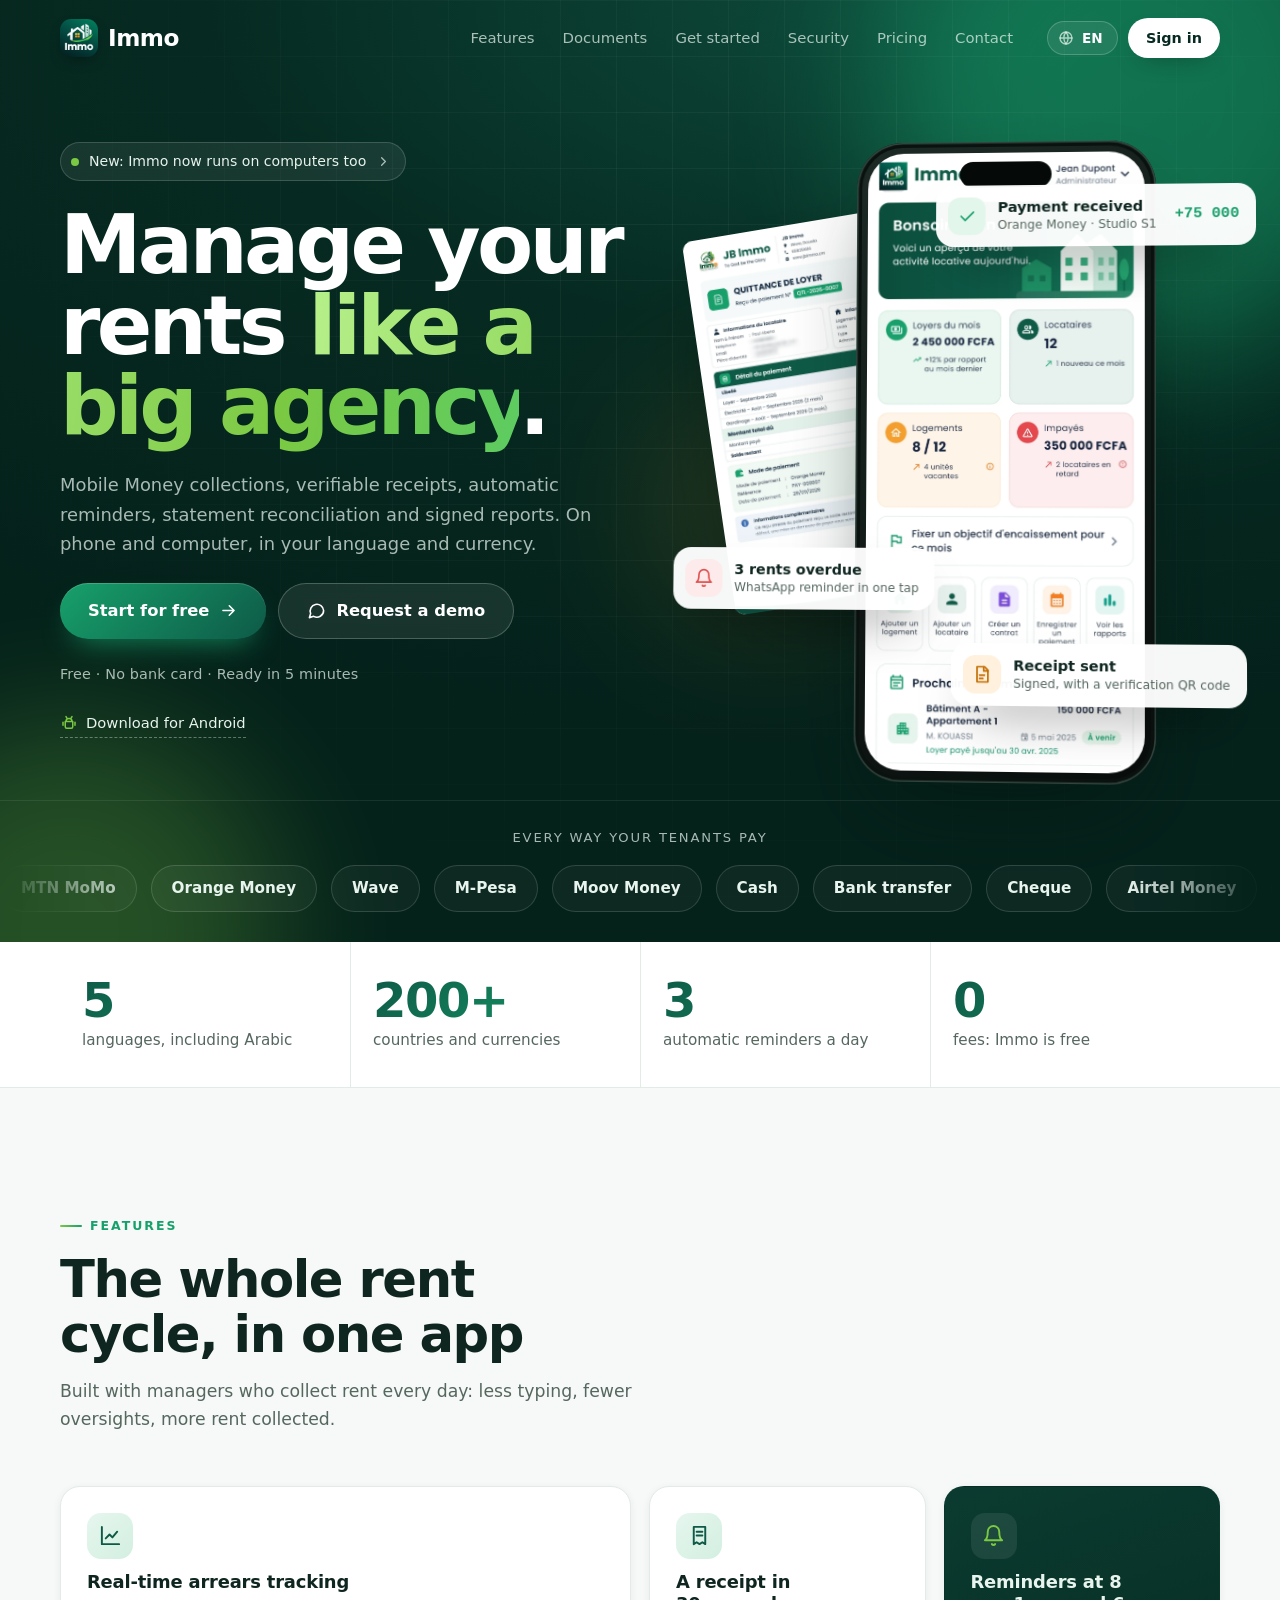
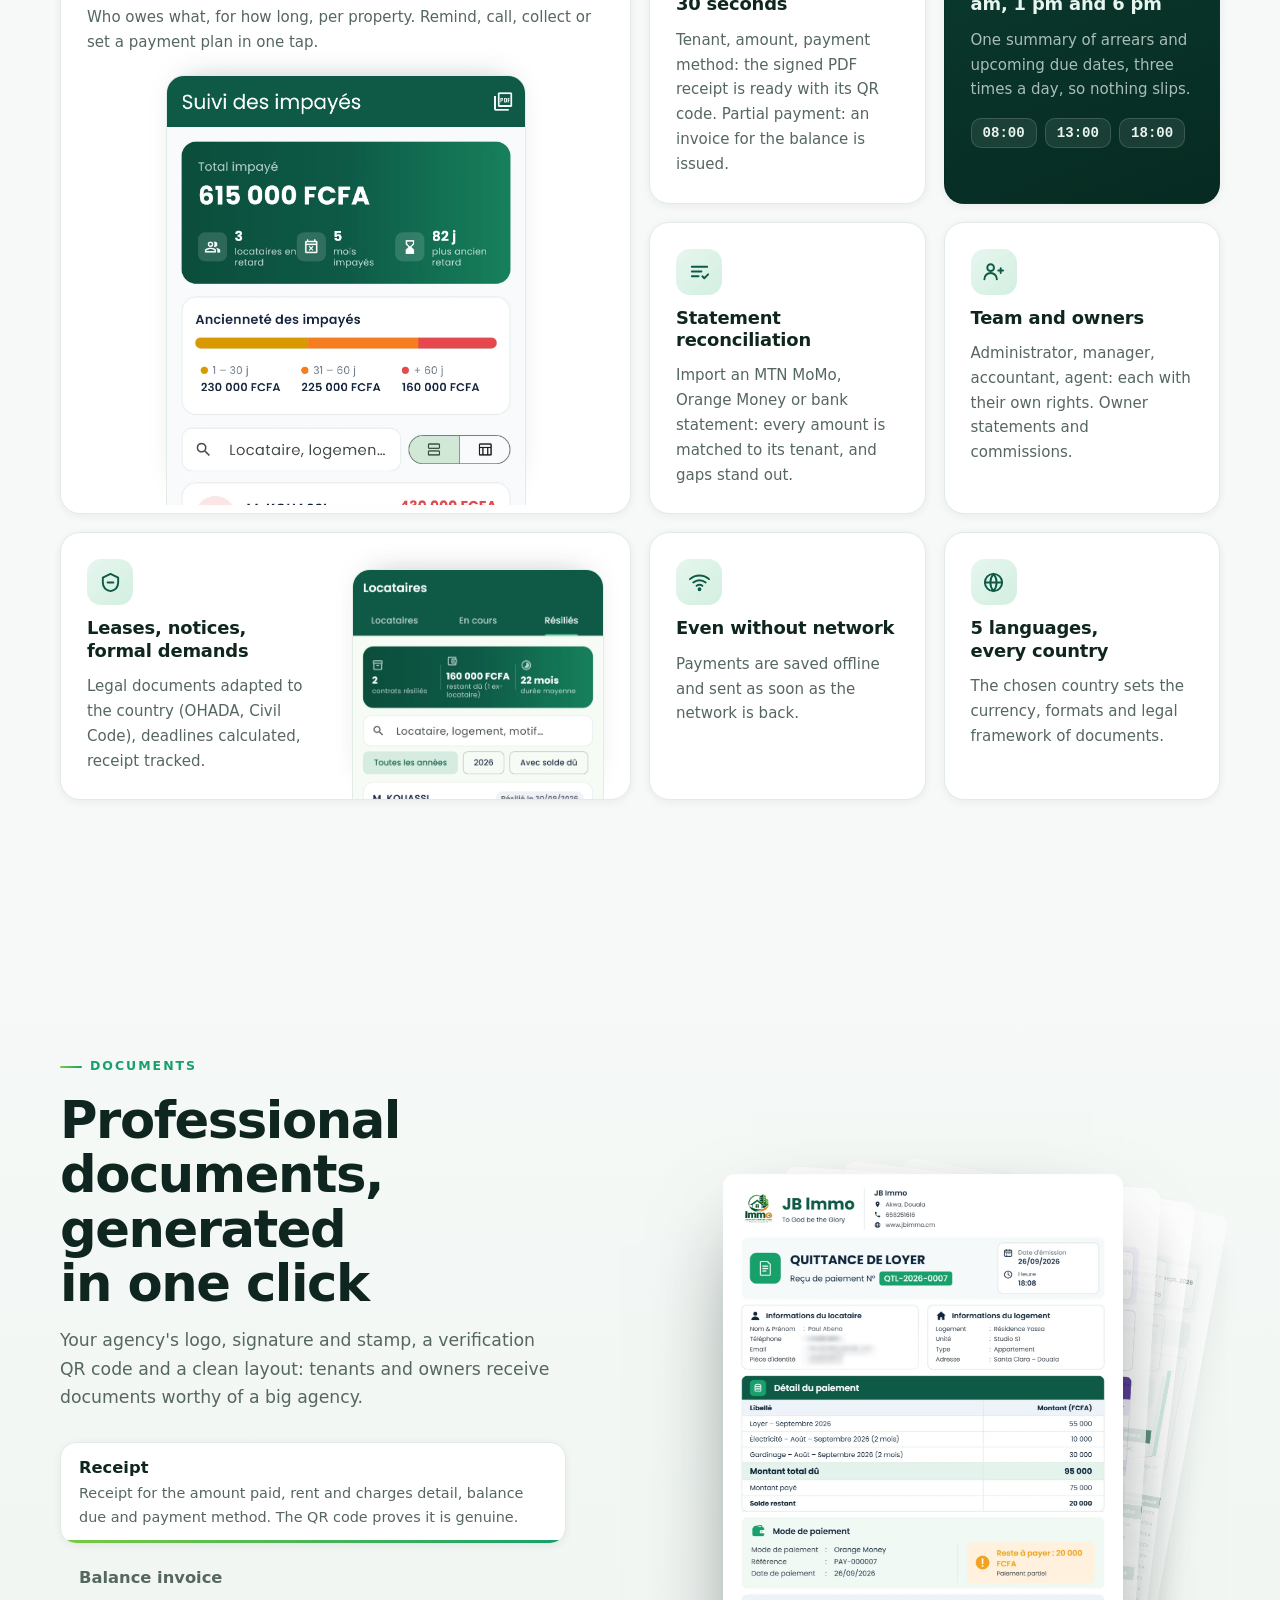
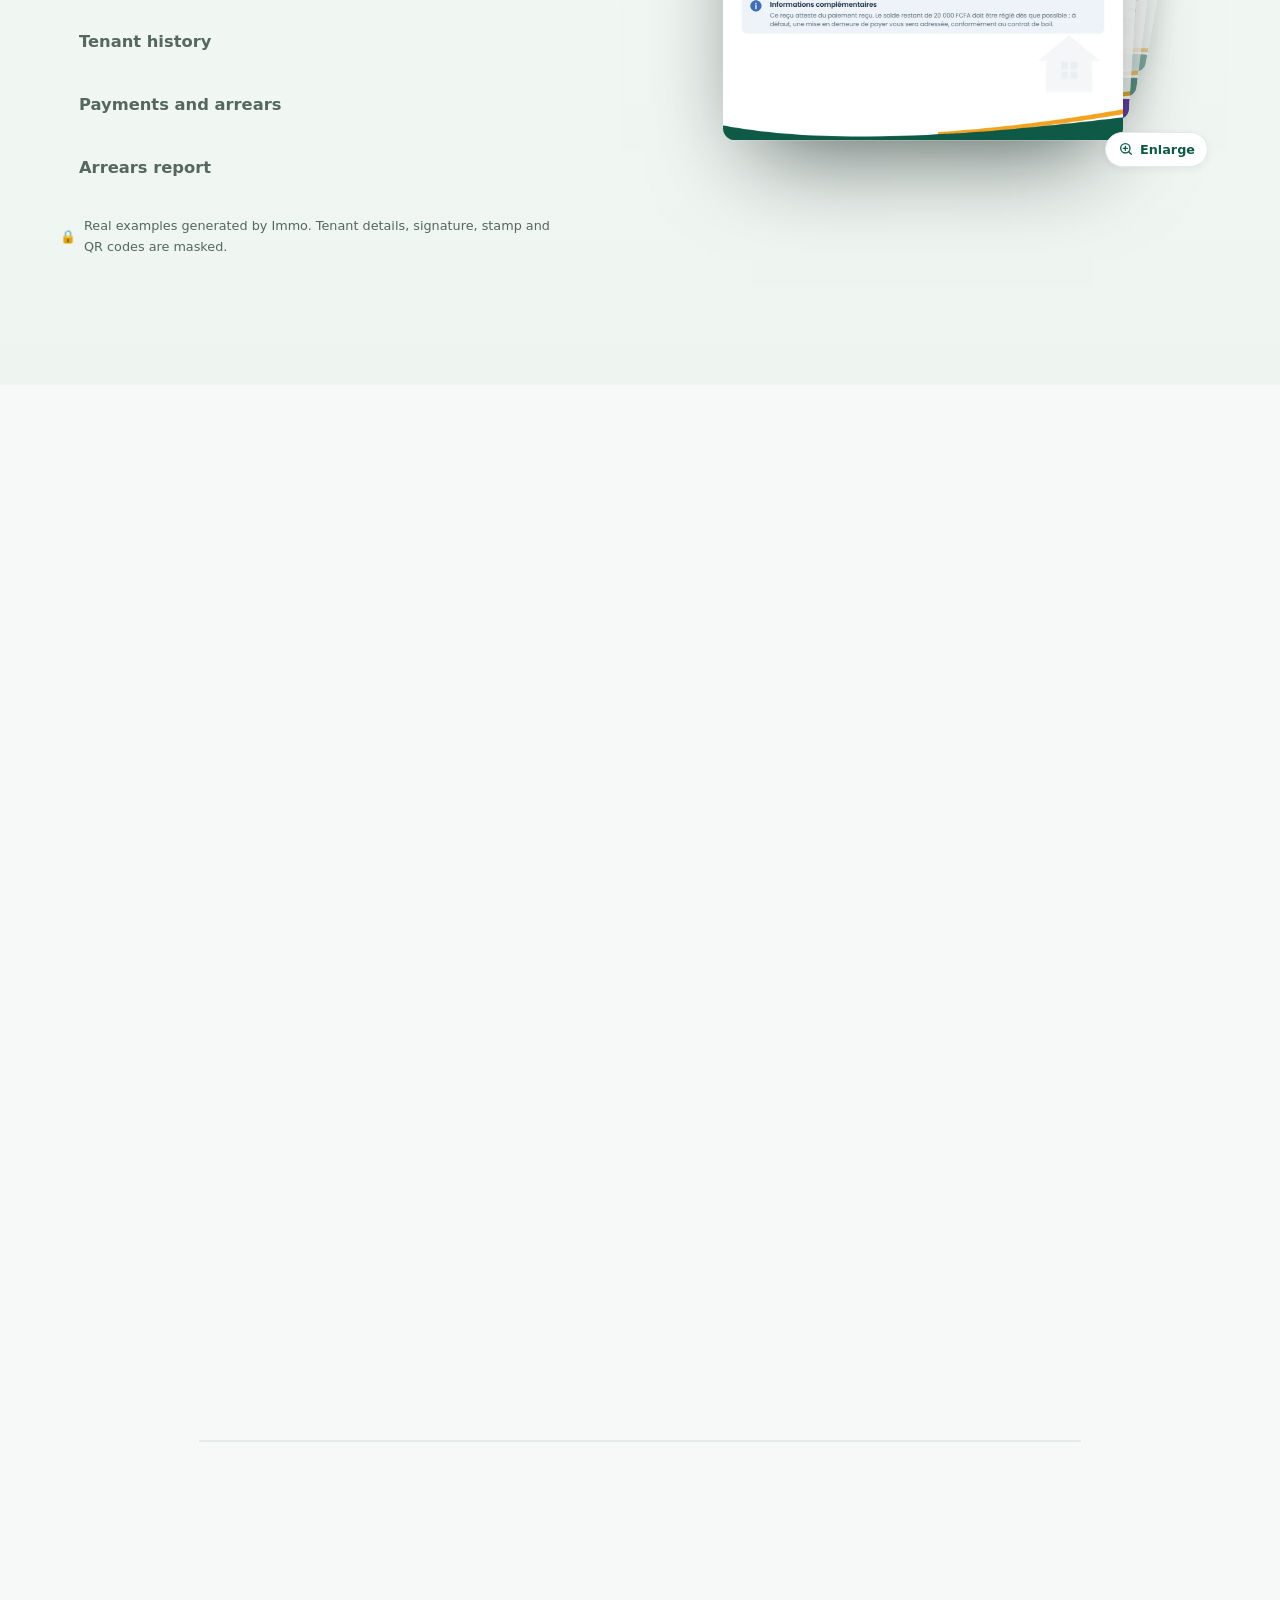
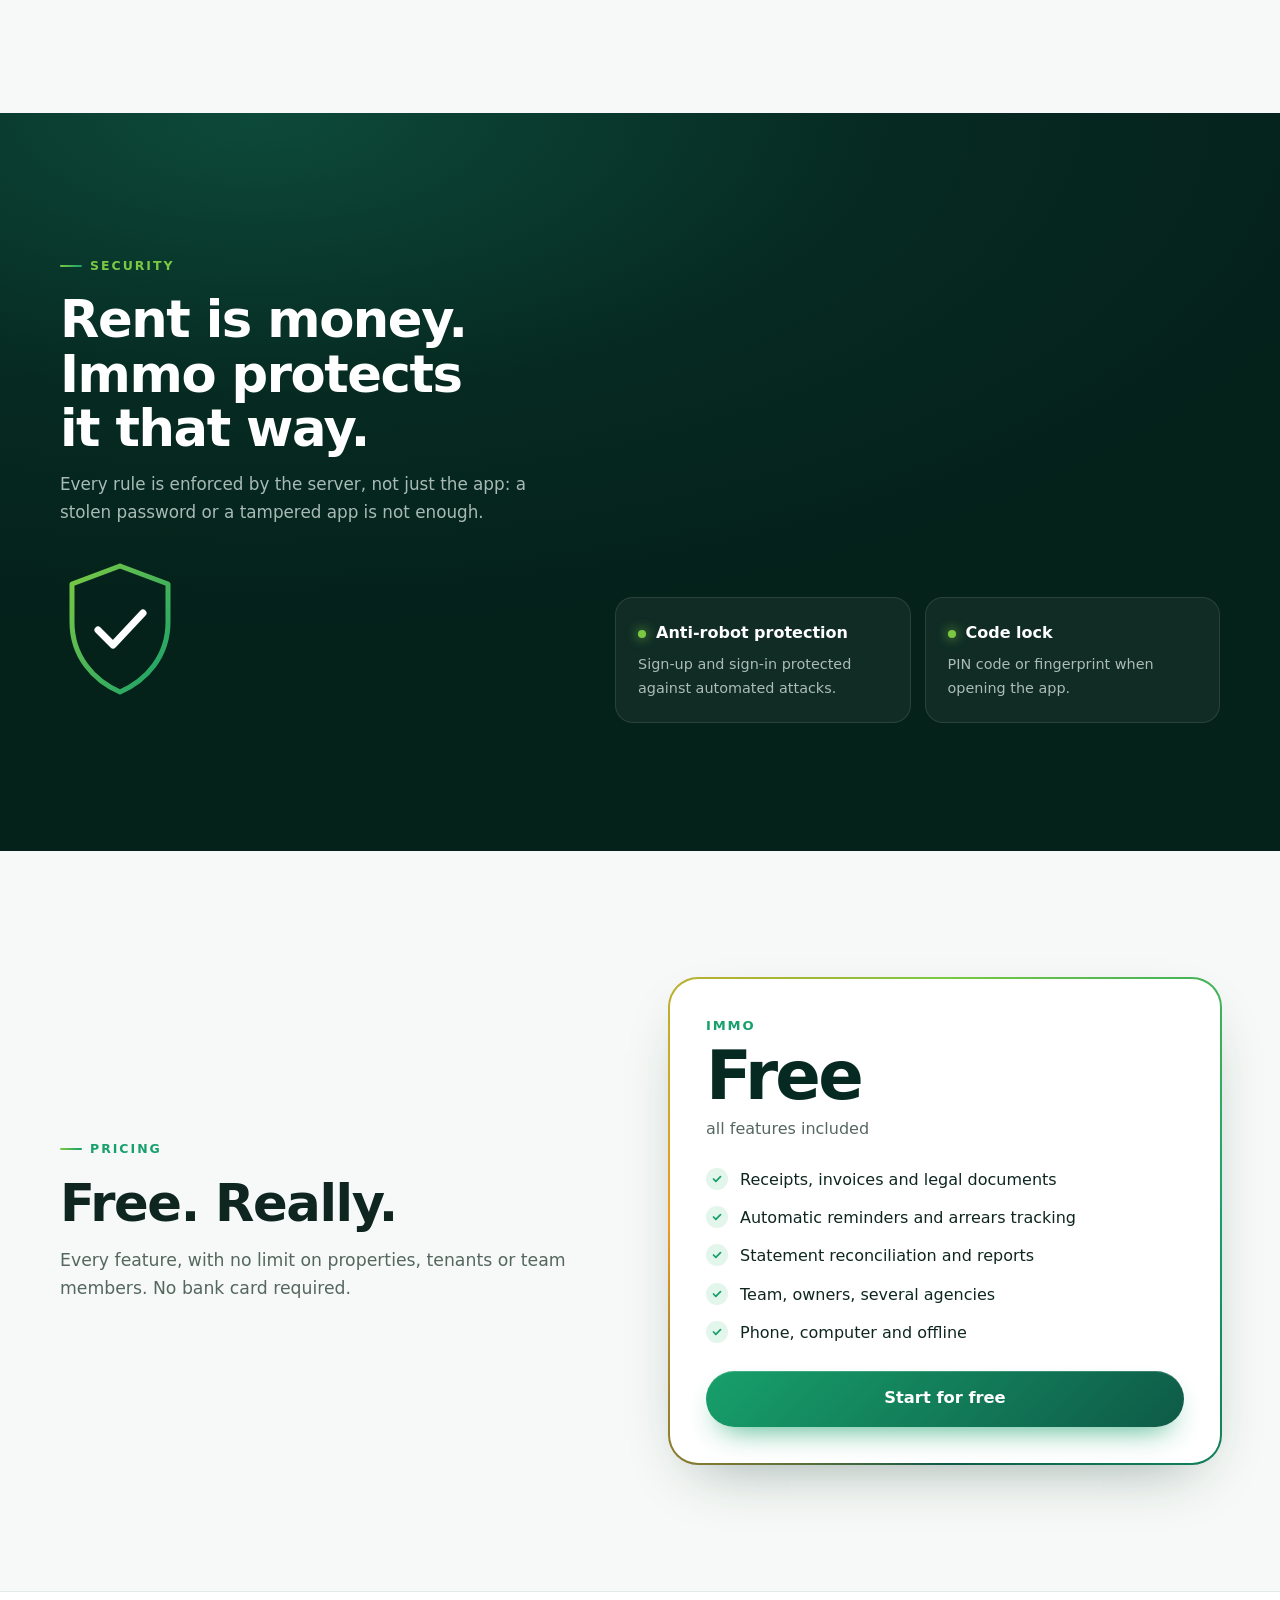
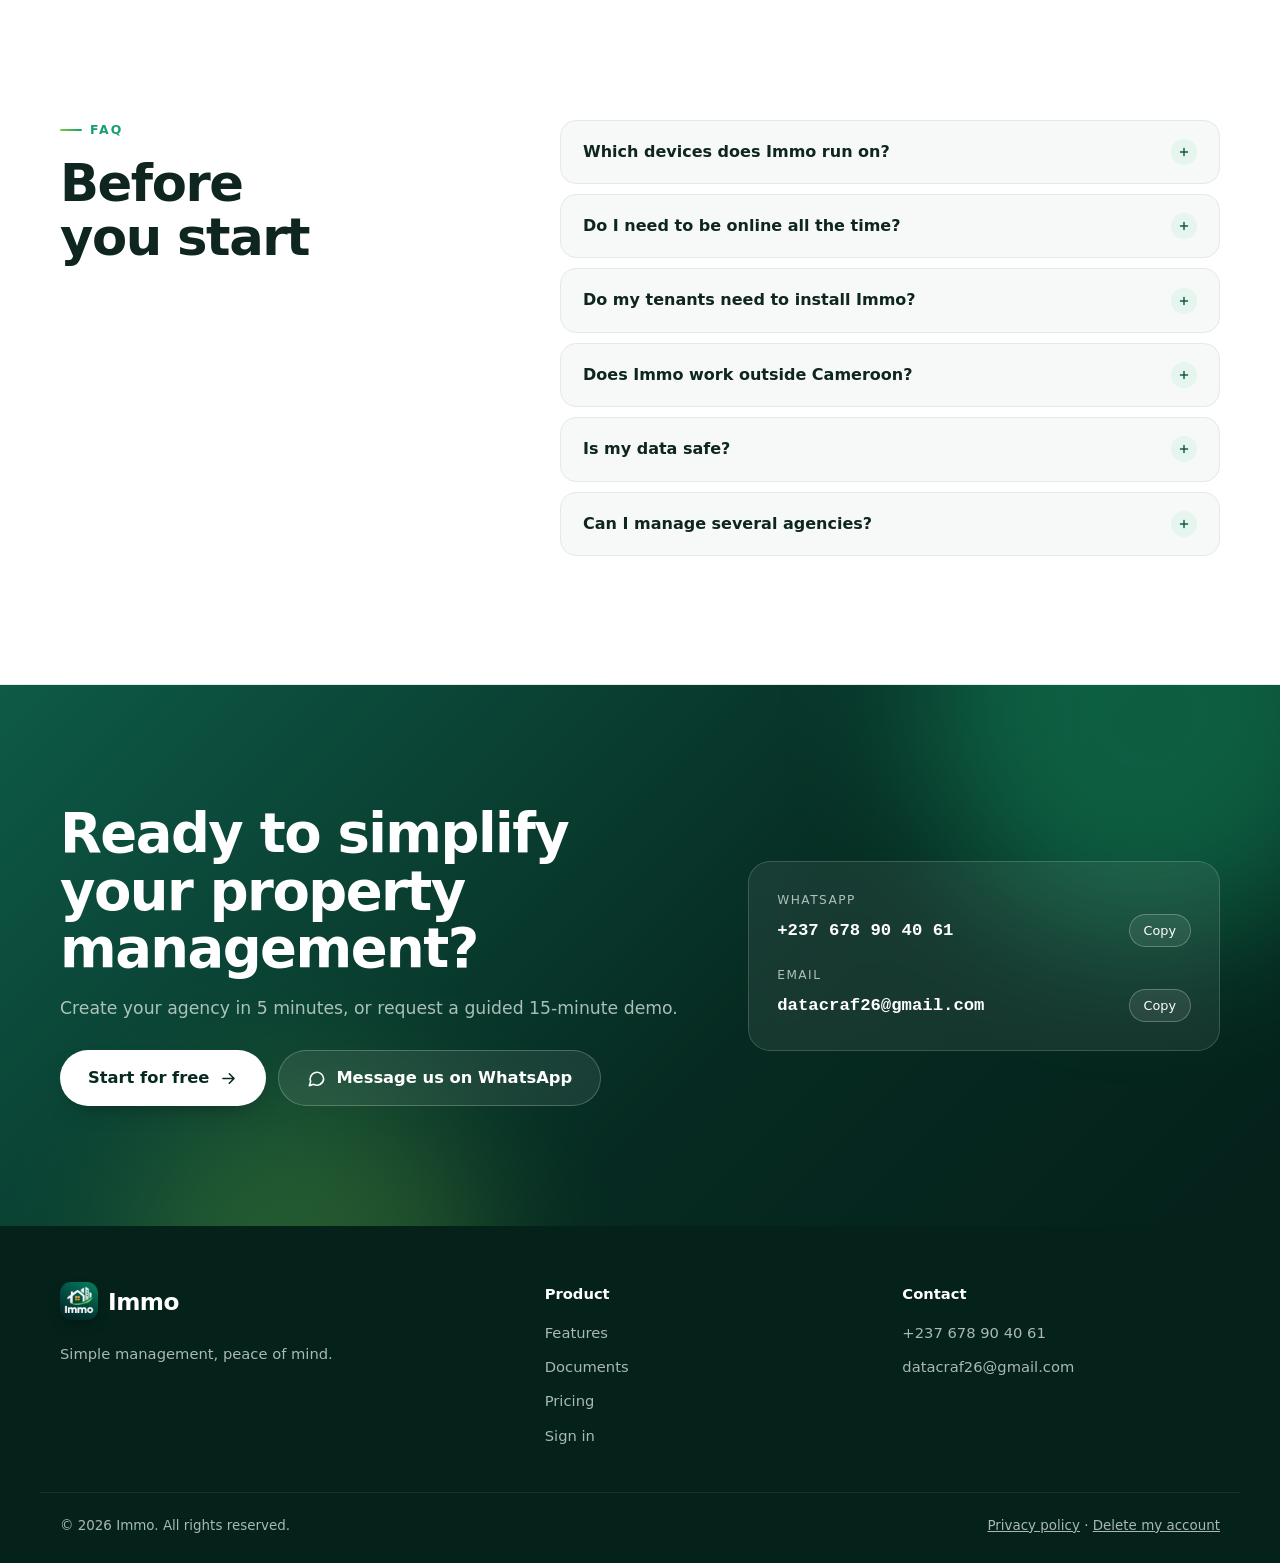
==== commit 8c2a0ca8: "Pages : politique de confidentialité et suppression du compte Co-Authored-By: Claude Opus 5.5 <norep" ====
--- a/index.html
+++ b/index.html
@@ -353,7 +353,7 @@
     </div>
     <div class="foot-col" id="foot-contact"><b data-i18n="foot.contact">Contact</b></div>
   </div>
-  <div class="wrap foot-bottom"><span>© <span id="year">2026</span> Immo. <span data-i18n="foot.rights">Tous droits réservés.</span></span></div>
+  <div class="wrap foot-bottom"><span>© <span id="year">2026</span> Immo. <span data-i18n="foot.rights">Tous droits réservés.</span></span><span class="foot-legal"><a href="confidentialite.html" data-i18n="foot.privacy">Politique de confidentialité</a> · <a href="suppression-compte.html" data-i18n="foot.deletion">Supprimer mon compte</a></span></div>
 </footer>
 
 <dialog class="lightbox" id="lightbox">
--- a/assets/site.css
+++ b/assets/site.css
@@ -347,6 +347,8 @@
 .foot-col a:hover { color: #fff; }
 .foot-col .ltr { direction: ltr; unicode-bidi: isolate; }
 .foot-bottom { margin-top: 44px; padding-top: 22px; border-top: 1px solid rgba(255,255,255,.08); font-size: .84rem; }
+.foot-bottom { display: flex; flex-wrap: wrap; gap: 8px 24px; justify-content: space-between; }
+.foot-legal a { color: inherit; } .foot-legal a:hover { color: #fff; }
 
 /* Visionneuse des documents */
 .lightbox { border: 0; padding: 0; background: transparent; max-width: min(94vw, 1000px); max-height: 94vh; overflow: visible; }
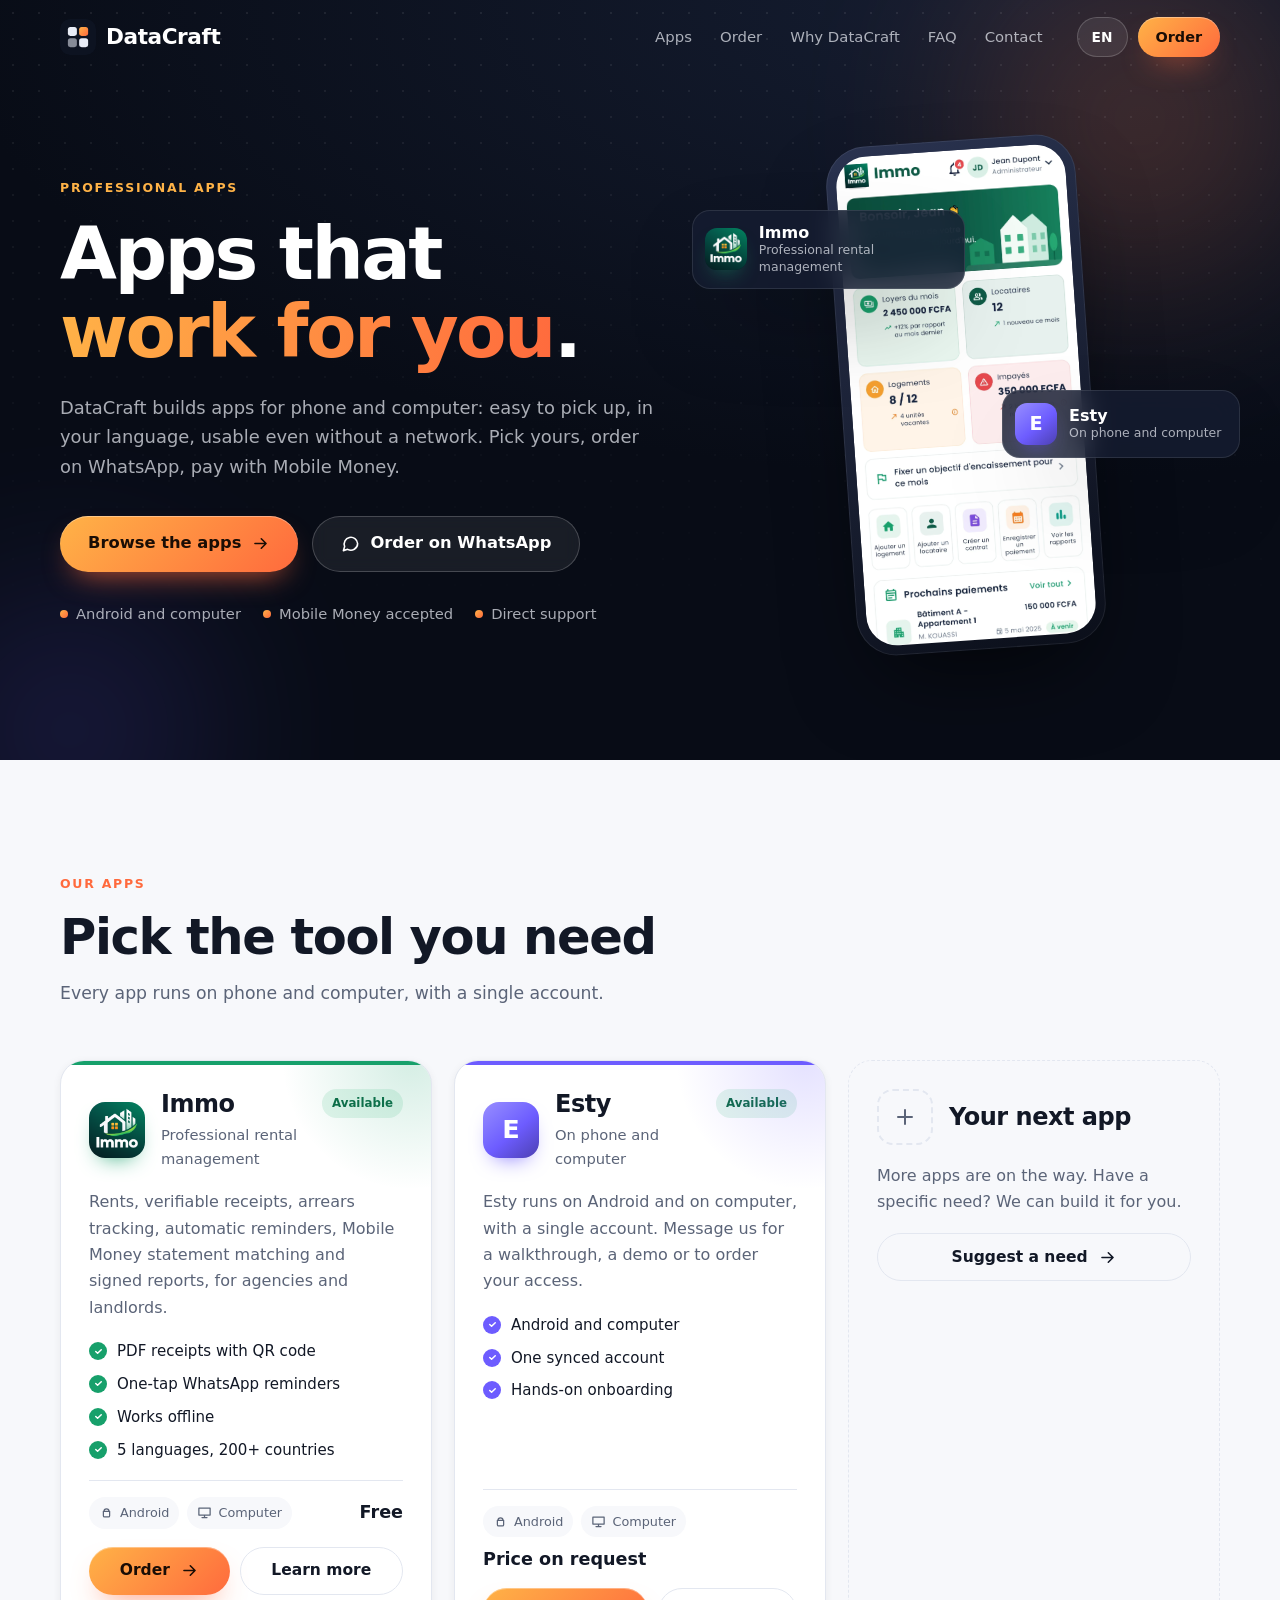
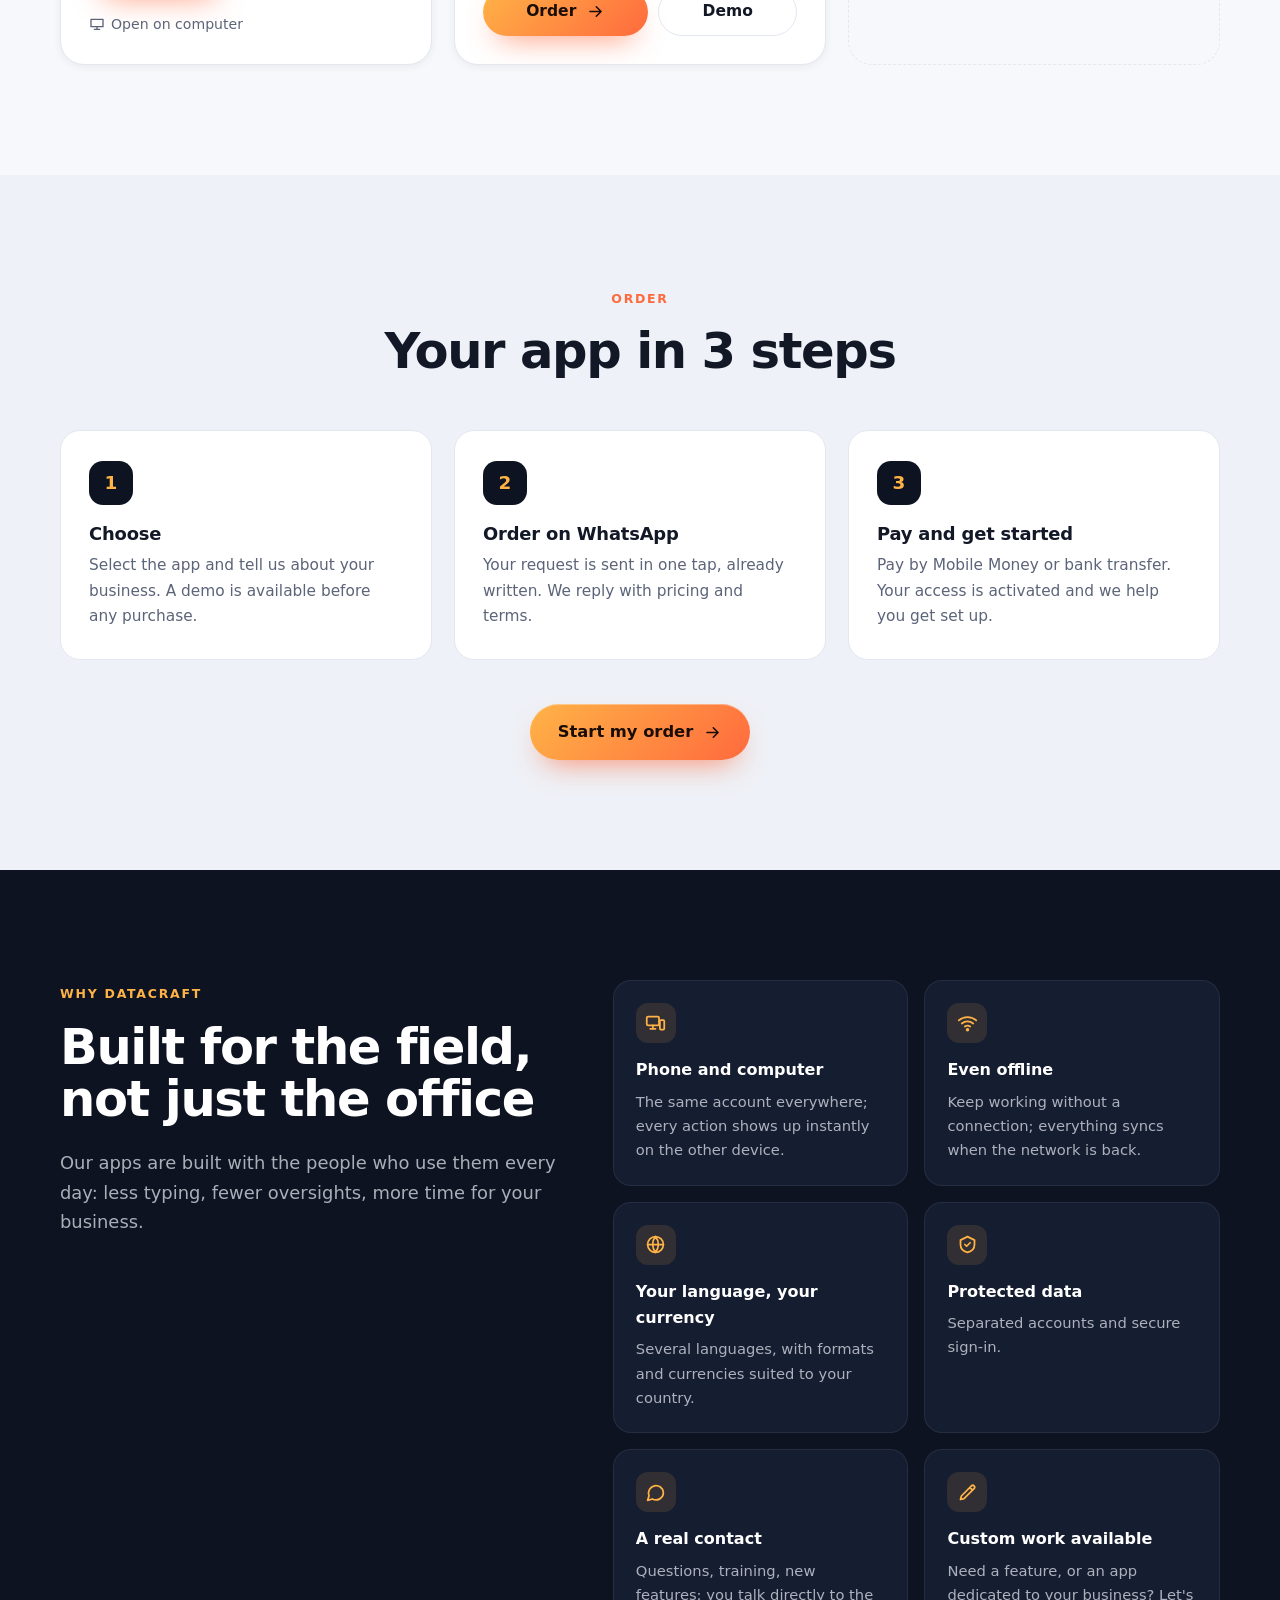
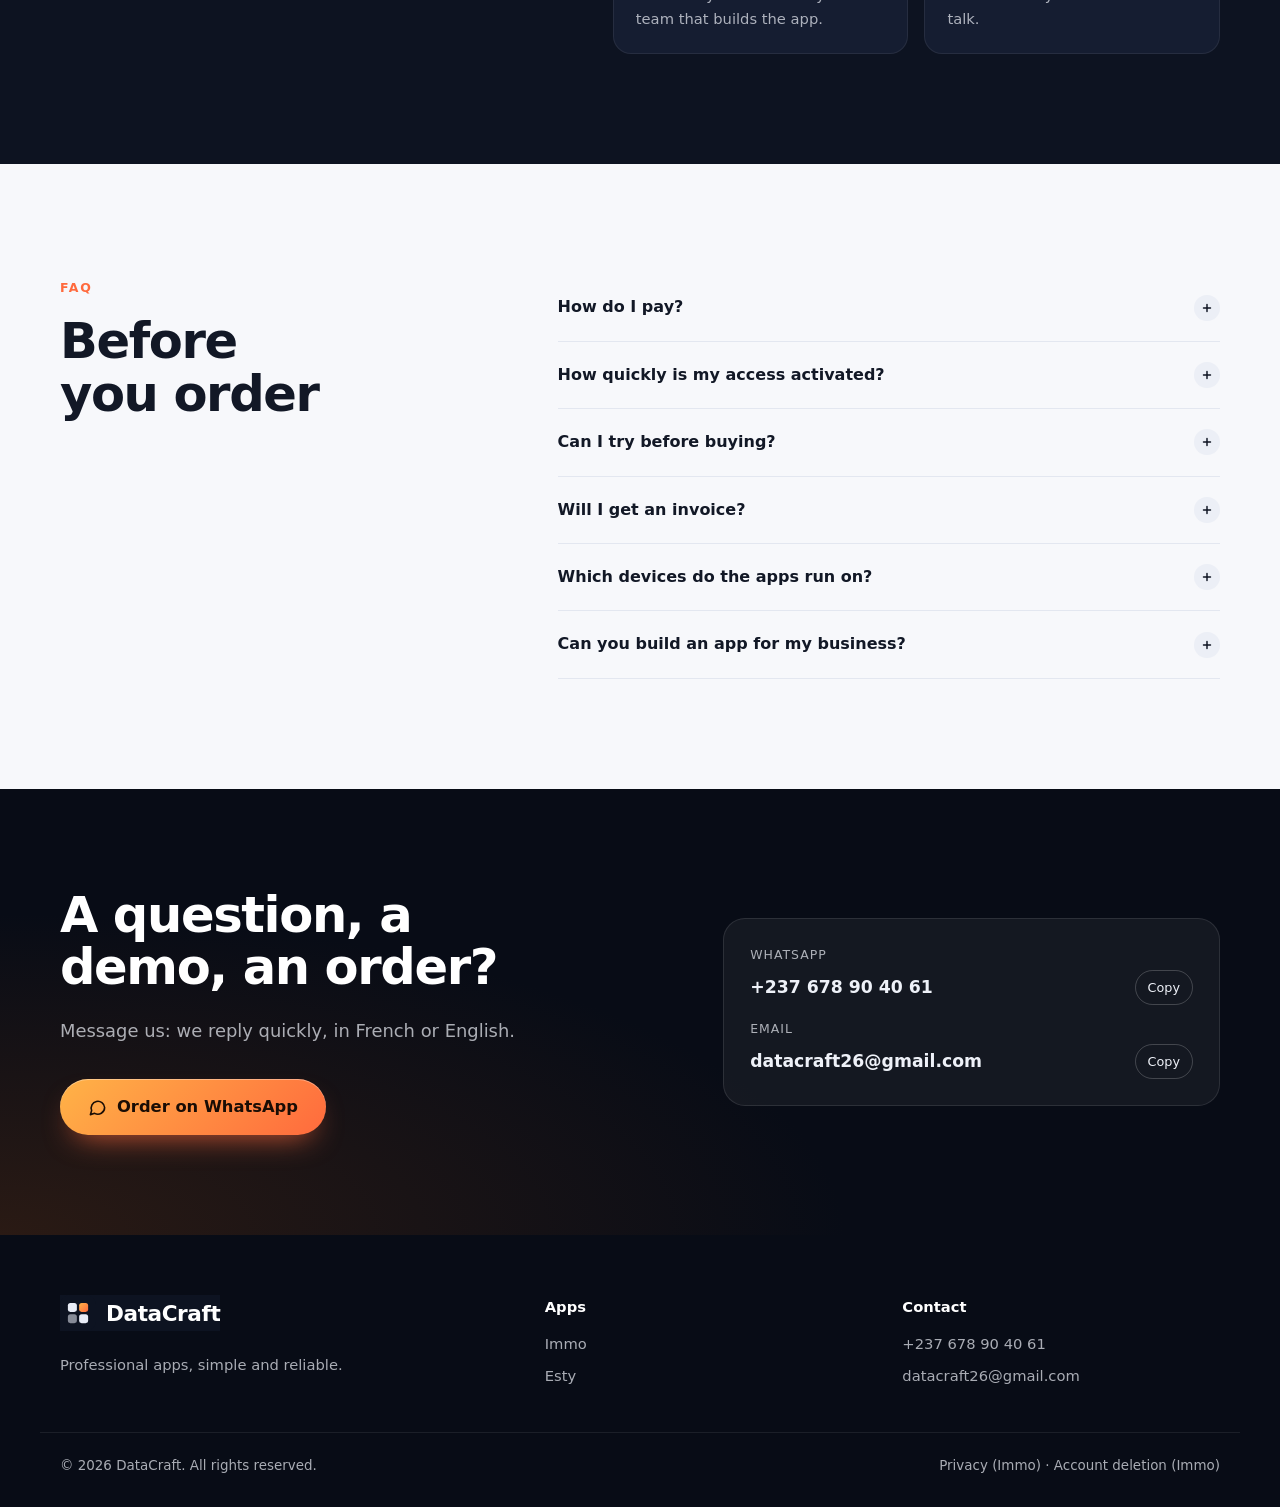
==== commit 11a18846: "DataCraft : boutique des applications à l'accueil, page Immo déplacée sur /immo/ - Nouvelle page d'a" ====
--- a/index.html
+++ b/index.html
@@ -5,46 +5,38 @@
 <meta name="viewport" content="width=device-width, initial-scale=1, viewport-fit=cover">
 <meta http-equiv="Content-Security-Policy" content="default-src 'self'; script-src 'self'; style-src 'self' 'unsafe-inline' https://fonts.googleapis.com; font-src https://fonts.gstatic.com; img-src 'self' data:; connect-src 'self'; object-src 'none'; base-uri 'self'; form-action 'none'">
 <meta name="referrer" content="strict-origin-when-cross-origin">
-<title>Immo — La gestion locative professionnelle, sur téléphone et ordinateur</title>
-<meta name="description" content="Immo : encaissements Mobile Money, quittances vérifiables, rappels automatiques, suivi des impayés, rapprochement des relevés et rapports signés. Gratuit, en 5 langues, sur téléphone et ordinateur.">
-<meta name="theme-color" content="#062a21">
-<meta property="og:title" content="Immo — La gestion locative professionnelle">
-<meta property="og:description" content="Loyers, quittances, impayés, rappels et rapports signés. Gratuit, sur téléphone et ordinateur.">
-<meta property="og:image" content="assets/img/doc-quittance.webp">
-<link rel="icon" type="image/png" href="assets/immo-64.png">
+<title>DataCraft — Applications professionnelles pour téléphone et ordinateur</title>
+<meta name="description" content="DataCraft conçoit et vend des applications professionnelles pour téléphone et ordinateur : Immo (gestion locative), Esty et bientôt d'autres. Commande sur WhatsApp, paiement Mobile Money.">
+<meta name="theme-color" content="#0d1321">
+<meta property="og:title" content="DataCraft — Applications professionnelles">
+<meta property="og:description" content="Immo, Esty et bientôt d'autres. Commande sur WhatsApp, paiement Mobile Money.">
+<meta property="og:image" content="assets/img/app-home.webp">
+<link rel="icon" type="image/svg+xml" href="assets/datacraft.svg">
 <link rel="preconnect" href="https://fonts.googleapis.com">
 <link rel="preconnect" href="https://fonts.gstatic.com" crossorigin>
-<link rel="stylesheet" href="https://fonts.googleapis.com/css2?family=Bricolage+Grotesque:opsz,wght@12..96,500;12..96,700;12..96,800&family=Poppins:wght@400;500;600&family=IBM+Plex+Mono:wght@500;600&family=Tajawal:wght@400;500;700;800&display=swap">
-<link rel="stylesheet" href="assets/site.css">
-<link rel="preload" as="image" href="assets/img/app-home.webp">
+<link rel="stylesheet" href="https://fonts.googleapis.com/css2?family=Bricolage+Grotesque:opsz,wght@12..96,500;12..96,700;12..96,800&family=Poppins:wght@400;500;600&display=swap">
+<link rel="stylesheet" href="assets/store.css">
 </head>
 <body>
-<div class="progress" aria-hidden="true"><span id="progress"></span></div>
-
 <header class="top" id="top">
   <div class="wrap top-row">
-    <a class="brand" href="#hero" aria-label="Immo">
-      <img src="assets/immo-192.png" alt="" width="38" height="38">
-      <span>Immo</span>
+    <a class="brand" href="#hero" aria-label="DataCraft">
+      <img src="assets/datacraft.svg" alt="" width="36" height="36">
+      <span>DataCraft</span>
     </a>
     <nav class="nav" id="nav" aria-label="Navigation">
-      <a href="#fonctionnalites" data-i18n="nav.features">Fonctionnalités</a>
-      <a href="#documents" data-i18n="nav.docs">Documents</a>
-      <a href="#demarrer" data-i18n="nav.how">Démarrer</a>
-      <a href="#securite" data-i18n="nav.security">Sécurité</a>
-      <a href="#tarif" data-i18n="nav.price">Tarif</a>
+      <a href="#applications" data-i18n="nav.apps">Applications</a>
+      <a href="#commander" data-i18n="nav.order">Commander</a>
+      <a href="#pourquoi" data-i18n="nav.why">Pourquoi DataCraft</a>
+      <a href="#faq" data-i18n="nav.faq">Questions</a>
       <a href="#contact" data-i18n="nav.contact">Contact</a>
-      <a href="app/" class="js-app nav-mobile-cta" data-i18n="cta.login">Se connecter</a>
     </nav>
     <div class="tools">
       <label class="lang-wrap">
         <span class="sr">Langue / Language</span>
-        <svg viewBox="0 0 24 24" aria-hidden="true"><circle cx="12" cy="12" r="9"/><path d="M3 12h18M12 3a14 14 0 0 1 0 18M12 3a14 14 0 0 0 0 18"/></svg>
-        <select id="lang" class="lang">
-          <option value="fr">FR</option><option value="en">EN</option><option value="es">ES</option><option value="pt">PT</option><option value="ar">AR</option>
-        </select>
+        <select id="lang" class="lang"><option value="fr">FR</option><option value="en">EN</option></select>
       </label>
-      <a class="btn btn-sm btn-light js-app hide-sm" href="app/" data-i18n="cta.login">Se connecter</a>
+      <button class="btn btn-sm btn-accent js-order hide-sm" type="button" data-i18n="cta.order">Commander</button>
       <button class="menu-btn" id="menu-btn" type="button" aria-label="Menu" aria-expanded="false" aria-controls="nav"><span></span><span></span></button>
     </div>
   </div>
@@ -53,287 +45,106 @@
 <main>
   <!-- ============ ACCUEIL ============ -->
   <section class="hero" id="hero">
-    <div class="hero-bg" aria-hidden="true"><span class="orb o1"></span><span class="orb o2"></span><span class="orb o3"></span><span class="grid"></span></div>
+    <div class="hero-bg" aria-hidden="true"><span class="glow g1"></span><span class="glow g2"></span><span class="dots"></span></div>
     <div class="wrap hero-row">
       <div class="hero-copy">
-        <a class="badge js-app" href="app/" data-reveal><span class="dot"></span><span data-i18n="hero.badge">Nouveau : Immo fonctionne aussi sur ordinateur</span><svg viewBox="0 0 24 24" aria-hidden="true"><path d="m9 6 6 6-6 6"/></svg></a>
-        <h1 data-i18n-html="hero.title" data-reveal style="--d:80ms">Gérez vos loyers <span class="grad">comme une grande agence</span>.</h1>
-        <p class="lead" data-i18n="hero.lead" data-reveal style="--d:160ms">Encaissements Mobile Money, quittances vérifiables, rappels automatiques, rapprochement des relevés et rapports signés. Sur téléphone et sur ordinateur, dans votre langue et votre monnaie.</p>
-        <div class="cta-row" data-reveal style="--d:240ms">
-          <a class="btn btn-primary btn-lg js-app" href="app/"><span data-i18n="cta.start">Commencer gratuitement</span><svg viewBox="0 0 24 24" aria-hidden="true"><path d="M5 12h14m-6-6 6 6-6 6"/></svg></a>
-          <a class="btn btn-glass btn-lg js-demo" href="#contact"><svg viewBox="0 0 24 24" aria-hidden="true"><path d="M21 12a8.5 8.5 0 0 1-12.6 7.4L3 21l1.6-5.3A8.5 8.5 0 1 1 21 12Z"/></svg><span data-i18n="cta.demo">Demander une démonstration</span></a>
+        <span class="eyebrow light" data-i18n="hero.eyebrow">Applications professionnelles</span>
+        <h1 data-i18n-html="hero.title">Des applications qui <span class="grad">travaillent pour vous</span>.</h1>
+        <p class="lead" data-i18n="hero.lead">DataCraft conçoit des applications pour téléphone et ordinateur : simples à prendre en main, dans votre langue, utilisables même sans réseau. Choisissez la vôtre, commandez sur WhatsApp, payez par Mobile Money.</p>
+        <div class="cta-row">
+          <a class="btn btn-accent btn-lg" href="#applications"><span data-i18n="cta.browse">Voir les applications</span><svg viewBox="0 0 24 24" aria-hidden="true"><path d="M5 12h14m-6-6 6 6-6 6"/></svg></a>
+          <button class="btn btn-glass btn-lg js-order" type="button"><svg viewBox="0 0 24 24" aria-hidden="true"><path d="M21 12a8.5 8.5 0 0 1-12.6 7.4L3 21l1.6-5.3A8.5 8.5 0 1 1 21 12Z"/></svg><span data-i18n="cta.whatsapp">Commander sur WhatsApp</span></button>
         </div>
-        <p class="hero-note" data-i18n="hero.note" data-reveal style="--d:320ms">Gratuit · Sans carte bancaire · Prêt en 5 minutes</p>
-        <a class="android-link js-download" href="#contact" data-reveal style="--d:360ms">
-          <svg viewBox="0 0 24 24" aria-hidden="true"><path d="M7 10h10v7a2 2 0 0 1-2 2H9a2 2 0 0 1-2-2v-7ZM8 10a4 4 0 0 1 8 0M9 5 8 3.5M15 5l1-1.5M4 11v4M20 11v4"/></svg>
-          <span data-i18n="cta.android">Télécharger pour Android</span>
-        </a>
-      </div>
-
-      <div class="stage" id="stage" aria-hidden="true">
-        <div class="stage-inner">
-          <div class="doc-float" data-depth="0.6"><img src="assets/img/doc-quittance.webp" alt="" width="1200" height="1697"></div>
-          <div class="phone" data-depth="1">
-            <div class="phone-notch"></div>
-            <div class="phone-screen"><img src="assets/img/app-home.webp" alt="" width="1179" height="3996"></div>
-          </div>
-          <div class="chip chip-paid" data-depth="1.6">
-            <span class="chip-ic ok"><svg viewBox="0 0 24 24"><path d="m5 12 5 5L20 7"/></svg></span>
-            <span><b data-i18n="float.paid">Paiement reçu</b><small data-i18n="float.paidSub">Orange Money · Studio S1</small></span>
-            <strong class="mono">+75 000</strong>
-          </div>
-          <div class="chip chip-alert" data-depth="1.3">
-            <span class="chip-ic warn"><svg viewBox="0 0 24 24"><path d="M18 8a6 6 0 1 0-12 0c0 7-3 9-3 9h18s-3-2-3-9M13.7 21a2 2 0 0 1-3.4 0"/></svg></span>
-            <span><b data-i18n="float.alert">3 loyers en retard</b><small data-i18n="float.alertSub">Relance WhatsApp en un appui</small></span>
-          </div>
-          <div class="chip chip-doc" data-depth="1.9">
-            <span class="chip-ic doc"><svg viewBox="0 0 24 24"><path d="M6 3h9l4 4v14H6z"/><path d="M14 3v5h5M9 13h6M9 17h4"/></svg></span>
-            <span><b data-i18n="float.doc">Quittance envoyée</b><small data-i18n="float.docSub">Signée, avec QR code de vérification</small></span>
-          </div>
+        <ul class="hero-points">
+          <li data-i18n="hero.p1">Android et ordinateur</li>
+          <li data-i18n="hero.p2">Mobile Money accepté</li>
+          <li data-i18n="hero.p3">Support direct</li>
+        </ul>
+      </div>
+      <div class="shelf" aria-hidden="true" id="shelf"></div>
+    </div>
+  </section>
+
+  <!-- ============ APPLICATIONS ============ -->
+  <section class="section" id="applications">
+    <div class="wrap">
+      <div class="head">
+        <span class="eyebrow" data-i18n="apps.eyebrow">Nos applications</span>
+        <h2 data-i18n="apps.title">Choisissez l'outil qu'il vous faut</h2>
+        <p class="lead-dark" data-i18n="apps.lead">Chaque application fonctionne sur téléphone et sur ordinateur, avec un seul compte.</p>
+      </div>
+      <div class="apps" id="apps">
+        <noscript><p class="noscript">Activez JavaScript pour voir le catalogue, ou écrivez-nous : datacraft26@gmail.com</p></noscript>
+      </div>
+    </div>
+  </section>
+
+  <!-- ============ COMMANDER ============ -->
+  <section class="section section-alt" id="commander">
+    <div class="wrap">
+      <div class="head center">
+        <span class="eyebrow" data-i18n="how.eyebrow">Commander</span>
+        <h2 data-i18n="how.title">Votre application en 3 étapes</h2>
+      </div>
+      <ol class="steps">
+        <li class="step"><span class="num">1</span><h3 data-i18n="s1.t">Choisissez</h3><p data-i18n="s1.d">Sélectionnez l'application et indiquez votre activité. Une démonstration est possible avant tout achat.</p></li>
+        <li class="step"><span class="num">2</span><h3 data-i18n="s2.t">Commandez sur WhatsApp</h3><p data-i18n="s2.d">Votre demande part en un appui, déjà rédigée. Nous vous répondons avec le tarif et les modalités.</p></li>
+        <li class="step"><span class="num">3</span><h3 data-i18n="s3.t">Payez et démarrez</h3><p data-i18n="s3.d">Paiement par Mobile Money ou virement. Votre accès est activé et nous vous accompagnons pour la mise en route.</p></li>
+      </ol>
+      <div class="center-cta">
+        <button class="btn btn-accent btn-lg js-order" type="button"><span data-i18n="cta.start">Démarrer ma commande</span><svg viewBox="0 0 24 24" aria-hidden="true"><path d="M5 12h14m-6-6 6 6-6 6"/></svg></button>
+      </div>
+    </div>
+  </section>
+
+  <!-- ============ POURQUOI ============ -->
+  <section class="section dark" id="pourquoi">
+    <div class="wrap why-row">
+      <div class="head">
+        <span class="eyebrow light" data-i18n="why.eyebrow">Pourquoi DataCraft</span>
+        <h2 data-i18n="why.title">Pensé pour le terrain, pas seulement pour le bureau</h2>
+        <p class="lead" data-i18n="why.lead">Nos applications sont construites avec ceux qui s'en servent chaque jour : moins de saisie, moins d'oublis, plus de temps pour votre métier.</p>
+      </div>
+      <ul class="why-grid">
+        <li><span class="ic"><svg viewBox="0 0 24 24"><rect x="2" y="4" width="14" height="10" rx="1.5"/><path d="M6 18h6M9 14v4"/><rect x="17" y="8" width="5" height="11" rx="1.2"/></svg></span><b data-i18n="w1.t">Téléphone et ordinateur</b><span data-i18n="w1.d">Le même compte partout ; chaque action se retrouve aussitôt sur l'autre appareil.</span></li>
+        <li><span class="ic"><svg viewBox="0 0 24 24"><path d="M2 8.5a15 15 0 0 1 20 0M5.5 12a10 10 0 0 1 13 0M9 15.5a5 5 0 0 1 6 0"/><circle cx="12" cy="19" r="1"/></svg></span><b data-i18n="w2.t">Même sans réseau</b><span data-i18n="w2.d">Vous continuez à travailler hors connexion ; tout se synchronise au retour du réseau.</span></li>
+        <li><span class="ic"><svg viewBox="0 0 24 24"><circle cx="12" cy="12" r="9"/><path d="M3 12h18M12 3a14 14 0 0 1 0 18M12 3a14 14 0 0 0 0 18"/></svg></span><b data-i18n="w3.t">Votre langue, votre monnaie</b><span data-i18n="w3.d">Plusieurs langues, formats et monnaies adaptés à votre pays.</span></li>
+        <li><span class="ic"><svg viewBox="0 0 24 24"><path d="M12 3 4 7v5c0 5 3.4 8 8 9 4.6-1 8-4 8-9V7z"/><path d="m9 12 2 2 4-4"/></svg></span><b data-i18n="w4.t">Données protégées</b><span data-i18n="w4.d">Comptes cloisonnés et connexion sécurisée.</span></li>
+        <li><span class="ic"><svg viewBox="0 0 24 24"><path d="M21 12a8.5 8.5 0 0 1-12.6 7.4L3 21l1.6-5.3A8.5 8.5 0 1 1 21 12Z"/></svg></span><b data-i18n="w5.t">Un vrai interlocuteur</b><span data-i18n="w5.d">Questions, formation, évolutions : vous parlez directement à l'équipe qui développe.</span></li>
+        <li><span class="ic"><svg viewBox="0 0 24 24"><path d="m14.7 6.3 3 3M4 20l1-4L16.5 4.5a2.1 2.1 0 0 1 3 3L8 19z"/></svg></span><b data-i18n="w6.t">Sur mesure possible</b><span data-i18n="w6.d">Besoin d'une fonction ou d'une application dédiée à votre activité ? Parlons-en.</span></li>
+      </ul>
+    </div>
+  </section>
+
+  <!-- ============ FAQ ============ -->
+  <section class="section" id="faq">
+    <div class="wrap faq-row">
+      <div class="head">
+        <span class="eyebrow" data-i18n="faq.eyebrow">Questions fréquentes</span>
+        <h2 data-i18n="faq.title">Avant de commander</h2>
+      </div>
+      <div class="faq">
+        <details><summary data-i18n="q1">Comment payer ?</summary><div class="ans"><p data-i18n="a1">Par Mobile Money (MTN MoMo, Orange Money…) ou par virement. Les modalités vous sont envoyées sur WhatsApp avec votre commande.</p></div></details>
+        <details><summary data-i18n="q2">En combien de temps mon accès est-il activé ?</summary><div class="ans"><p data-i18n="a2">Dès la réception du paiement, généralement le jour même. Nous vous guidons ensuite pour la mise en route.</p></div></details>
+        <details><summary data-i18n="q3">Puis-je essayer avant d'acheter ?</summary><div class="ans"><p data-i18n="a3">Oui : demandez une démonstration sur WhatsApp. Nous vous montrons l'application sur un cas proche du vôtre.</p></div></details>
+        <details><summary data-i18n="q4">Recevrai-je une facture ?</summary><div class="ans"><p data-i18n="a4">Oui, une facture vous est remise pour chaque paiement.</p></div></details>
+        <details><summary data-i18n="q5">Sur quels appareils fonctionnent les applications ?</summary><div class="ans"><p data-i18n="a5">Sur les téléphones Android et sur ordinateur, dans un navigateur récent (Chrome, Edge, Firefox, Safari).</p></div></details>
+        <details><summary data-i18n="q6">Pouvez-vous développer une application pour mon activité ?</summary><div class="ans"><p data-i18n="a6">Oui. Décrivez-nous votre besoin sur WhatsApp ou par e-mail ; nous vous proposons une solution et un devis.</p></div></details>
+      </div>
+    </div>
+  </section>
+
+  <!-- ============ CONTACT ============ -->
+  <section class="final" id="contact">
+    <div class="wrap final-row">
+      <div>
+        <h2 data-i18n="final.title">Une question, une démonstration, une commande ?</h2>
+        <p class="lead" data-i18n="final.lead">Écrivez-nous : nous répondons rapidement, en français ou en anglais.</p>
+        <div class="cta-row">
+          <button class="btn btn-accent btn-lg js-order" type="button"><svg viewBox="0 0 24 24" aria-hidden="true"><path d="M21 12a8.5 8.5 0 0 1-12.6 7.4L3 21l1.6-5.3A8.5 8.5 0 1 1 21 12Z"/></svg><span data-i18n="cta.whatsapp">Commander sur WhatsApp</span></button>
         </div>
       </div>
-    </div>
-
-    <div class="rails">
-      <p class="wrap rails-label" data-i18n="rails.label">Tous les moyens de paiement de vos locataires</p>
-      <div class="marquee">
-        <ul class="marquee-track">
-          <li>MTN MoMo</li><li>Orange Money</li><li>Wave</li><li>M-Pesa</li><li>Moov Money</li><li data-i18n="rails.cash">Espèces</li><li data-i18n="rails.bank">Virement bancaire</li><li data-i18n="rails.cheque">Chèque</li><li>Airtel Money</li><li>Free Money</li>
-        </ul>
-      </div>
-    </div>
-  </section>
-
-  <!-- ============ CHIFFRES ============ -->
-  <section class="stats">
-    <div class="wrap stats-row">
-      <div class="stat" data-reveal><b><span data-count="5">5</span></b><span data-i18n="stat.langs">langues, dont l'arabe</span></div>
-      <div class="stat" data-reveal style="--d:80ms"><b><span data-count="200">200</span>+</b><span data-i18n="stat.countries">pays et leurs monnaies</span></div>
-      <div class="stat" data-reveal style="--d:160ms"><b><span data-count="3">3</span></b><span data-i18n="stat.reminders">rappels automatiques par jour</span></div>
-      <div class="stat" data-reveal style="--d:240ms"><b><span data-count="0">0</span></b><span data-i18n="stat.fees">frais : Immo est gratuit</span></div>
-    </div>
-  </section>
-
-  <!-- ============ FONCTIONNALITÉS ============ -->
-  <section class="section" id="fonctionnalites">
-    <div class="wrap">
-      <div class="head" data-reveal>
-        <span class="eyebrow" data-i18n="features.eyebrow">Fonctionnalités</span>
-        <h2 data-i18n="features.title">Tout le cycle du loyer, dans une seule application</h2>
-        <p class="lead-dark" data-i18n="features.lead">Conçu avec des gestionnaires qui encaissent tous les jours : moins de saisie, moins d'oublis, plus de loyers encaissés.</p>
-      </div>
-      <div class="bento">
-        <article class="card card-shot span-2 row-2" data-reveal>
-          <div class="card-text">
-            <span class="ic"><svg viewBox="0 0 24 24"><path d="M3 3v18h18"/><path d="m7 15 4-4 3 3 5-6"/></svg></span>
-            <h3 data-i18n="b1.t">Suivi des impayés en temps réel</h3>
-            <p data-i18n="b1.d">Qui doit quoi, depuis combien de temps, par logement. Relance, appel, encaissement ou échéancier en un appui.</p>
-          </div>
-          <div class="shot shot-arrears"><img src="assets/img/app-arrears.webp" alt="" loading="lazy" width="1179" height="3375"></div>
-        </article>
-        <article class="card" data-reveal style="--d:60ms">
-          <span class="ic"><svg viewBox="0 0 24 24"><path d="M6 3h12v18l-3-2-3 2-3-2-3 2z"/><path d="M9 8h6M9 12h6"/></svg></span>
-          <h3 data-i18n="b2.t">Quittance en 30 secondes</h3>
-          <p data-i18n="b2.d">Locataire, montant, moyen de paiement : la quittance PDF est prête, signée, avec son QR code.</p>
-        </article>
-        <article class="card card-dark" data-reveal style="--d:120ms">
-          <span class="ic"><svg viewBox="0 0 24 24"><path d="M18 8a6 6 0 1 0-12 0c0 7-3 9-3 9h18s-3-2-3-9M13.7 21a2 2 0 0 1-3.4 0"/></svg></span>
-          <h3 data-i18n="b3.t">Rappels à 8 h, 13 h et 18 h</h3>
-          <p data-i18n="b3.d">Un résumé unique des retards et des échéances proches, trois fois par jour.</p>
-          <div class="times"><span>08:00</span><span>13:00</span><span>18:00</span></div>
-        </article>
-        <article class="card" data-reveal>
-          <span class="ic"><svg viewBox="0 0 24 24"><path d="M4 7h16M4 12h10M4 17h7"/><path d="m15 17 2 2 4-4"/></svg></span>
-          <h3 data-i18n="b4.t">Rapprochement des relevés</h3>
-          <p data-i18n="b4.d">Importez un relevé MTN MoMo, Orange Money ou bancaire : chaque somme est reliée à son locataire.</p>
-        </article>
-        <article class="card card-shot span-2" data-reveal style="--d:60ms">
-          <div class="card-text">
-            <span class="ic"><svg viewBox="0 0 24 24"><path d="M12 3 4 7v5c0 5 3.4 8 8 9 4.6-1 8-4 8-9V7z"/><path d="M9 12h6"/></svg></span>
-            <h3 data-i18n="b5.t">Contrats, préavis, mises en demeure</h3>
-            <p data-i18n="b5.d">Documents juridiques adaptés au pays (OHADA, Code civil), délais calculés, suivi de la réception.</p>
-          </div>
-          <div class="shot shot-contracts"><img src="assets/img/app-contracts.webp" alt="" loading="lazy" width="1179" height="2739"></div>
-        </article>
-        <article class="card" data-reveal style="--d:120ms">
-          <span class="ic"><svg viewBox="0 0 24 24"><circle cx="9" cy="8" r="3.5"/><path d="M2.5 20a6.5 6.5 0 0 1 13 0M17 11h5M19.5 8.5v5"/></svg></span>
-          <h3 data-i18n="b6.t">Équipe et propriétaires</h3>
-          <p data-i18n="b6.d">Administrateur, gestionnaire, comptable, agent : chacun ses droits.</p>
-        </article>
-        <article class="card" data-reveal>
-          <span class="ic"><svg viewBox="0 0 24 24"><path d="M2 8.5a15 15 0 0 1 20 0M5.5 12a10 10 0 0 1 13 0M9 15.5a5 5 0 0 1 6 0"/><circle cx="12" cy="19" r="1"/></svg></span>
-          <h3 data-i18n="b7.t">Même sans réseau</h3>
-          <p data-i18n="b7.d">Les paiements s'enregistrent hors connexion et partent dès le retour du réseau.</p>
-        </article>
-        <article class="card" data-reveal style="--d:60ms">
-          <span class="ic"><svg viewBox="0 0 24 24"><circle cx="12" cy="12" r="9"/><path d="M3 12h18M12 3a14 14 0 0 1 0 18M12 3a14 14 0 0 0 0 18"/></svg></span>
-          <h3 data-i18n="b8.t">5 langues, tous les pays</h3>
-          <p data-i18n="b8.d">Le pays choisi règle la monnaie, les formats et le cadre juridique.</p>
-        </article>
-      </div>
-    </div>
-  </section>
-
-  <!-- ============ DOCUMENTS ============ -->
-  <section class="section docs-section" id="documents">
-    <div class="wrap docs">
-      <div class="docs-copy">
-        <div class="head" data-reveal>
-          <span class="eyebrow" data-i18n="docs.eyebrow">Documents</span>
-          <h2 data-i18n="docs.title">Des documents professionnels, générés en un clic</h2>
-          <p class="lead-dark" data-i18n="docs.lead">Logo, signature et cachet de votre agence, QR code de vérification, mise en page soignée.</p>
-        </div>
-        <div class="doc-tabs" role="tablist" data-reveal>
-          <button role="tab" type="button" class="doc-tab" data-doc="0" aria-selected="true"><b data-i18n="d.quittance">Quittance</b><span data-i18n="dq.d"></span><i class="bar"></i></button>
-          <button role="tab" type="button" class="doc-tab" data-doc="1" aria-selected="false"><b data-i18n="d.facture">Facture du reste</b><span data-i18n="df.d"></span><i class="bar"></i></button>
-          <button role="tab" type="button" class="doc-tab" data-doc="2" aria-selected="false"><b data-i18n="d.historique">Historique locataire</b><span data-i18n="dh.d"></span><i class="bar"></i></button>
-          <button role="tab" type="button" class="doc-tab" data-doc="3" aria-selected="false"><b data-i18n="d.dettes">Paiements et dettes</b><span data-i18n="dd.d"></span><i class="bar"></i></button>
-          <button role="tab" type="button" class="doc-tab" data-doc="4" aria-selected="false"><b data-i18n="d.impayes">État des impayés</b><span data-i18n="di.d"></span><i class="bar"></i></button>
-        </div>
-        <p class="docs-note" data-i18n="docs.note">Exemples réels générés par Immo. Coordonnées du locataire, signature, cachet et QR codes masqués.</p>
-      </div>
-      <div class="doc-stack" id="doc-stack" data-reveal>
-        <button class="doc-card" data-doc="0" type="button"><img src="assets/img/doc-quittance.webp" alt="Quittance de loyer générée par Immo" loading="lazy" width="1200" height="1697"></button>
-        <button class="doc-card" data-doc="1" type="button"><img src="assets/img/doc-facture.webp" alt="Facture du reste à payer générée par Immo" loading="lazy" width="1200" height="1697"></button>
-        <button class="doc-card" data-doc="2" type="button"><img src="assets/img/doc-historique.webp" alt="Historique des paiements d'un locataire" loading="lazy" width="1200" height="1697"></button>
-        <button class="doc-card" data-doc="3" type="button"><img src="assets/img/doc-dettes.webp" alt="Rapport paiements et dettes de l'agence" loading="lazy" width="1200" height="1697"></button>
-        <button class="doc-card landscape" data-doc="4" type="button"><img src="assets/img/doc-impayes.webp" alt="État des impayés" loading="lazy" width="1600" height="1131"></button>
-        <span class="zoom-hint"><svg viewBox="0 0 24 24" aria-hidden="true"><circle cx="11" cy="11" r="7"/><path d="m20 20-4-4M11 8v6M8 11h6"/></svg><span data-i18n="docs.open">Agrandir</span></span>
-      </div>
-    </div>
-  </section>
-
-  <!-- ============ TÉLÉPHONE ET ORDINATEUR ============ -->
-  <section class="section devices-section">
-    <div class="wrap devices">
-      <div class="head" data-reveal>
-        <span class="eyebrow" data-i18n="dev.eyebrow">Téléphone et ordinateur</span>
-        <h2 data-i18n="dev.title">Un seul compte, partout</h2>
-        <p class="lead-dark" data-i18n="dev.lead">Encaissez sur le terrain avec le téléphone, analysez au bureau sur grand écran.</p>
-        <ul class="ticks">
-          <li data-i18n="dev1">Menu latéral et grands tableaux sur ordinateur</li>
-          <li data-i18n="dev2">Fonctionne hors connexion sur le téléphone</li>
-          <li data-i18n="dev3">Chaque action se retrouve aussitôt sur l'autre appareil</li>
-        </ul>
-        <a class="btn btn-primary js-app" href="app/"><span data-i18n="cta.web">Ouvrir Immo sur ordinateur</span><svg viewBox="0 0 24 24" aria-hidden="true"><path d="M5 12h14m-6-6 6 6-6 6"/></svg></a>
-      </div>
-      <div class="device-scene" data-reveal aria-hidden="true">
-        <div class="browser">
-          <div class="browser-bar"><i></i><i></i><i></i><span class="url">immo · app</span></div>
-          <div class="browser-body">
-            <aside class="rail">
-              <b>Immo</b>
-              <span class="on"><svg viewBox="0 0 24 24"><path d="M3 11 12 4l9 7v9H3z"/></svg><em data-i18n="mock.home">Accueil</em></span>
-              <span><svg viewBox="0 0 24 24"><path d="M4 21V5l8-2v18M12 9h8v12"/></svg><em data-i18n="mock.props">Logements</em></span>
-              <span><svg viewBox="0 0 24 24"><circle cx="9" cy="8" r="3.5"/><path d="M2.5 20a6.5 6.5 0 0 1 13 0"/></svg><em data-i18n="mock.tenants">Locataires</em></span>
-              <span><svg viewBox="0 0 24 24"><rect x="3" y="6" width="18" height="12" rx="2"/><circle cx="12" cy="12" r="2.5"/></svg><em data-i18n="mock.rents">Loyers</em></span>
-              <span><svg viewBox="0 0 24 24"><circle cx="6" cy="12" r="1.5"/><circle cx="12" cy="12" r="1.5"/><circle cx="18" cy="12" r="1.5"/></svg><em data-i18n="mock.more">Plus</em></span>
-            </aside>
-            <div class="browser-content">
-              <img class="bc-home" src="assets/img/app-home.webp" alt="" loading="lazy">
-              <img class="bc-doc" src="assets/img/doc-dettes.webp" alt="" loading="lazy">
-            </div>
-          </div>
-        </div>
-        <div class="phone phone-sm">
-          <div class="phone-notch"></div>
-          <div class="phone-screen still"><img src="assets/img/app-arrears.webp" alt="" loading="lazy"></div>
-        </div>
-      </div>
-    </div>
-  </section>
-
-  <!-- ============ DÉMARRER ============ -->
-  <section class="section" id="demarrer">
-    <div class="wrap">
-      <div class="head center" data-reveal>
-        <span class="eyebrow" data-i18n="how.eyebrow">Démarrer</span>
-        <h2 data-i18n="how.title">Opérationnel en 4 étapes</h2>
-      </div>
-      <ol class="steps" id="steps">
-        <li class="step" data-reveal><span class="num">1</span><h3 data-i18n="s1.t">Créez votre agence</h3><p data-i18n="s1.d">Choisissez le pays : monnaie, langue et fuseau horaire se règlent seuls.</p></li>
-        <li class="step" data-reveal style="--d:120ms"><span class="num">2</span><h3 data-i18n="s2.t">Ajoutez logements et locataires</h3><p data-i18n="s2.d">Unités, loyers, charges, contrats et pièces d'identité au même endroit.</p></li>
-        <li class="step" data-reveal style="--d:240ms"><span class="num">3</span><h3 data-i18n="s3.t">Encaissez</h3><p data-i18n="s3.d">La quittance part par WhatsApp ou e-mail, signée et cachetée.</p></li>
-        <li class="step" data-reveal style="--d:360ms"><span class="num">4</span><h3 data-i18n="s4.t">Laissez Immo relancer</h3><p data-i18n="s4.d">Les retards remontent seuls ; vous agissez en un appui.</p></li>
-      </ol>
-    </div>
-  </section>
-
-  <!-- ============ SÉCURITÉ ============ -->
-  <section class="section security" id="securite">
-    <div class="wrap sec-row">
-      <div class="head" data-reveal>
-        <span class="eyebrow light" data-i18n="sec.eyebrow">Sécurité</span>
-        <h2 data-i18n="sec.title">Vos loyers sont de l'argent. Immo les protège comme tel.</h2>
-        <p class="lead" data-i18n="sec.lead">Chaque règle est vérifiée par le serveur, pas seulement par l'application.</p>
-        <div class="shield" aria-hidden="true">
-          <svg viewBox="0 0 120 140"><defs><linearGradient id="sg" x1="0" y1="0" x2="1" y2="1"><stop offset="0" stop-color="#7BC943"/><stop offset="1" stop-color="#17A06B"/></linearGradient></defs><path class="shield-path" d="M60 6 12 24v38c0 34 21 58 48 70 27-12 48-36 48-70V24z" fill="none" stroke="url(#sg)" stroke-width="5"/><path class="shield-check" d="m38 70 15 15 30-32" fill="none" stroke="#fff" stroke-width="7" stroke-linecap="round" stroke-linejoin="round"/></svg>
-        </div>
-      </div>
-      <ul class="sec-grid">
-        <li data-reveal><b data-i18n="sec1.t">Agences cloisonnées</b><span data-i18n="sec1.d">Aucune agence ne peut voir les données d'une autre.</span></li>
-        <li data-reveal style="--d:60ms"><b data-i18n="sec2.t">Double authentification</b><span data-i18n="sec2.d">Code à 6 chiffres à la connexion.</span></li>
-        <li data-reveal style="--d:120ms"><b data-i18n="sec3.t">Paiements non effaçables</b><span data-i18n="sec3.d">Une erreur s'annule avec un motif, elle ne s'efface jamais.</span></li>
-        <li data-reveal style="--d:180ms"><b data-i18n="sec4.t">Journal d'activité</b><span data-i18n="sec4.d">Qui a encaissé, modifié ou annulé quoi, et quand.</span></li>
-        <li data-reveal style="--d:240ms"><b data-i18n="sec5.t">Protection anti-robot</b><span data-i18n="sec5.d">Inscription et connexion protégées.</span></li>
-        <li data-reveal style="--d:300ms"><b data-i18n="sec6.t">Verrouillage par code</b><span data-i18n="sec6.d">Code PIN ou empreinte digitale à l'ouverture.</span></li>
-      </ul>
-    </div>
-  </section>
-
-  <!-- ============ TARIF ============ -->
-  <section class="section" id="tarif">
-    <div class="wrap price-row">
-      <div class="head" data-reveal>
-        <span class="eyebrow" data-i18n="price.eyebrow">Tarif</span>
-        <h2 data-i18n="price.title">Gratuit. Vraiment.</h2>
-        <p class="lead-dark" data-i18n="price.lead">Toutes les fonctionnalités, sans limite. Aucune carte bancaire demandée.</p>
-      </div>
-      <div class="price-card" data-reveal>
-        <div class="price-top"><span class="plan" data-i18n="price.plan">Immo</span><span class="amount" data-i18n="price.amount">Gratuit</span><span class="per" data-i18n="price.per">toutes fonctionnalités incluses</span></div>
-        <ul class="checks">
-          <li data-i18n="pc1">Quittances, factures et documents juridiques</li>
-          <li data-i18n="pc2">Rappels automatiques et suivi des impayés</li>
-          <li data-i18n="pc3">Rapprochement des relevés et rapports</li>
-          <li data-i18n="pc4">Équipe, propriétaires, plusieurs agences</li>
-          <li data-i18n="pc5">Téléphone, ordinateur et hors connexion</li>
-        </ul>
-        <a class="btn btn-primary btn-lg btn-block js-app" href="app/" data-i18n="cta.start">Commencer gratuitement</a>
-      </div>
-    </div>
-  </section>
-
-  <!-- ============ FAQ ============ -->
-  <section class="section faq-section">
-    <div class="wrap faq-row">
-      <div class="head" data-reveal>
-        <span class="eyebrow" data-i18n="faq.eyebrow">Questions fréquentes</span>
-        <h2 data-i18n="faq.title">Avant de commencer</h2>
-      </div>
-      <div class="faq" data-reveal>
-        <details><summary data-i18n="q1">Sur quels appareils fonctionne Immo ?</summary><div class="ans"><p data-i18n="a1"></p></div></details>
-        <details><summary data-i18n="q2">Faut-il une connexion internet en permanence ?</summary><div class="ans"><p data-i18n="a2"></p></div></details>
-        <details><summary data-i18n="q3">Mes locataires doivent-ils installer Immo ?</summary><div class="ans"><p data-i18n="a3"></p></div></details>
-        <details><summary data-i18n="q4">Immo fonctionne-t-il hors du Cameroun ?</summary><div class="ans"><p data-i18n="a4"></p></div></details>
-        <details><summary data-i18n="q5">Mes données sont-elles en sécurité ?</summary><div class="ans"><p data-i18n="a5"></p></div></details>
-        <details><summary data-i18n="q6">Puis-je gérer plusieurs agences ?</summary><div class="ans"><p data-i18n="a6"></p></div></details>
-      </div>
-    </div>
-  </section>
-
-  <!-- ============ APPEL FINAL / CONTACT ============ -->
-  <section class="final" id="contact">
-    <div class="final-bg" aria-hidden="true"><span class="orb o1"></span><span class="orb o2"></span></div>
-    <div class="wrap final-row">
-      <div data-reveal>
-        <h2 data-i18n="final.title">Prêt à simplifier votre gestion locative ?</h2>
-        <p class="lead" data-i18n="final.lead">Créez votre agence en 5 minutes, ou demandez une démonstration guidée de 15 minutes.</p>
-        <div class="cta-row">
-          <a class="btn btn-light btn-lg js-app" href="app/"><span data-i18n="cta.start">Commencer gratuitement</span><svg viewBox="0 0 24 24" aria-hidden="true"><path d="M5 12h14m-6-6 6 6-6 6"/></svg></a>
-          <a class="btn btn-glass btn-lg js-demo" href="#contact"><svg viewBox="0 0 24 24" aria-hidden="true"><path d="M21 12a8.5 8.5 0 0 1-12.6 7.4L3 21l1.6-5.3A8.5 8.5 0 1 1 21 12Z"/></svg><span data-i18n="cta.whatsapp">Écrire sur WhatsApp</span></a>
-        </div>
-      </div>
-      <div class="contact-card" id="contact-card" data-reveal></div>
+      <div class="contact-card" id="contact-card"></div>
     </div>
   </section>
 </main>
@@ -341,27 +152,49 @@
 <footer class="foot">
   <div class="wrap foot-row">
     <div class="foot-brand">
-      <a class="brand dark" href="#hero"><img src="assets/immo-192.png" alt="" width="34" height="34"><span>Immo</span></a>
-      <p data-i18n="foot.tag">Une gestion simple, une tranquillité assurée.</p>
-    </div>
-    <div class="foot-col">
-      <b data-i18n="foot.product">Produit</b>
-      <a href="#fonctionnalites" data-i18n="nav.features">Fonctionnalités</a>
-      <a href="#documents" data-i18n="nav.docs">Documents</a>
-      <a href="#tarif" data-i18n="nav.price">Tarif</a>
-      <a href="app/" class="js-app" data-i18n="cta.login">Se connecter</a>
-    </div>
+      <a class="brand dark" href="#hero"><img src="assets/datacraft.svg" alt="" width="32" height="32"><span>DataCraft</span></a>
+      <p data-i18n="foot.tag">Des applications professionnelles, simples et fiables.</p>
+    </div>
+    <div class="foot-col" id="foot-apps"><b data-i18n="foot.apps">Applications</b></div>
     <div class="foot-col" id="foot-contact"><b data-i18n="foot.contact">Contact</b></div>
   </div>
-  <div class="wrap foot-bottom"><span>© <span id="year">2026</span> Immo. <span data-i18n="foot.rights">Tous droits réservés.</span></span><span class="foot-legal"><a href="confidentialite.html" data-i18n="foot.privacy">Politique de confidentialité</a> · <a href="suppression-compte.html" data-i18n="foot.deletion">Supprimer mon compte</a></span></div>
+  <div class="wrap foot-bottom">
+    <span>© <span id="year">2026</span> DataCraft. <span data-i18n="foot.rights">Tous droits réservés.</span></span>
+    <span><a href="confidentialite.html" data-i18n="foot.privacy">Confidentialité (Immo)</a> · <a href="suppression-compte.html" data-i18n="foot.deletion">Suppression de compte (Immo)</a></span>
+  </div>
 </footer>
 
-<dialog class="lightbox" id="lightbox">
-  <button class="lb-close" id="lb-close" type="button" aria-label="Fermer / Close">×</button>
-  <img id="lb-img" alt="">
+<!-- ============ FORMULAIRE DE COMMANDE ============ -->
+<dialog class="order" id="order" aria-labelledby="order-title">
+  <div class="order-box">
+    <button class="order-close" id="order-close" type="button" aria-label="Fermer / Close">×</button>
+    <h2 id="order-title" data-i18n="o.title">Commander</h2>
+    <p class="order-lead" data-i18n="o.lead">Remplissez ces quelques champs : votre message WhatsApp sera prêt à envoyer.</p>
+    <div class="field">
+      <span class="label" data-i18n="o.app">Application</span>
+      <div class="app-pick" id="o-apps" role="radiogroup"></div>
+    </div>
+    <div class="field">
+      <span class="label" data-i18n="o.want">Je souhaite</span>
+      <div class="seg" role="radiogroup">
+        <label><input type="radio" name="o-want" value="buy" checked><span data-i18n="o.buy">Acheter</span></label>
+        <label><input type="radio" name="o-want" value="demo"><span data-i18n="o.demo">Une démonstration</span></label>
+        <label><input type="radio" name="o-want" value="info"><span data-i18n="o.info">Des informations</span></label>
+      </div>
+    </div>
+    <div class="grid2">
+      <label class="field"><span class="label" data-i18n="o.name">Nom</span><input id="o-name" type="text" autocomplete="name" maxlength="80"></label>
+      <label class="field"><span class="label" data-i18n="o.org">Entreprise (facultatif)</span><input id="o-org" type="text" autocomplete="organization" maxlength="80"></label>
+    </div>
+    <label class="field"><span class="label" data-i18n="o.city">Ville et pays</span><input id="o-city" type="text" maxlength="80"></label>
+    <label class="field"><span class="label" data-i18n="o.msg">Précisions (facultatif)</span><textarea id="o-msg" rows="3" maxlength="600"></textarea></label>
+    <p class="order-err" id="o-err" hidden data-i18n="o.err">Indiquez votre nom pour continuer.</p>
+    <button class="btn btn-accent btn-lg btn-block" id="o-send" type="button"><svg viewBox="0 0 24 24" aria-hidden="true"><path d="M21 12a8.5 8.5 0 0 1-12.6 7.4L3 21l1.6-5.3A8.5 8.5 0 1 1 21 12Z"/></svg><span data-i18n="o.send">Envoyer sur WhatsApp</span></button>
+    <p class="order-alt"><span data-i18n="o.alt">Pas de WhatsApp ?</span> <a id="o-mail" href="#" data-i18n="o.mail">Envoyer par e-mail</a></p>
+  </div>
 </dialog>
 
-<script src="assets/i18n.js"></script>
-<script src="assets/site.js"></script>
+<script src="assets/catalog.js"></script>
+<script src="assets/store.js"></script>
 </body>
 </html>
--- a/assets/store.css
+++ b/assets/store.css
@@ -0,0 +1,277 @@
+/* Boutique DataCraft — encre profonde, accent ambre-corail (rappel de la
+   fenêtre orange d'Immo). Sections claires, bandeaux sombres. */
+:root {
+  --night: #080c16;
+  --ink: #0d1321;
+  --ink-2: #151d31;
+  --ink-3: #222c45;
+  --text: #121826;
+  --muted: #5b6478;
+  --line: #e3e7f0;
+  --paper: #f7f8fb;
+  --white: #ffffff;
+  --on-dark: #eef1f8;
+  --on-dark-muted: rgba(238, 241, 248, .7);
+  --amber: #ffb347;
+  --coral: #ff6a3d;
+  --accent: #ff7a3d;
+  --ok: #17a06b;
+  --danger: #d9423a;
+  --shadow-sm: 0 2px 8px rgba(13, 19, 33, .06);
+  --shadow: 0 24px 60px -28px rgba(13, 19, 33, .4);
+  --shadow-lg: 0 40px 90px -30px rgba(0, 0, 0, .7);
+  --display: "Bricolage Grotesque", "Segoe UI", system-ui, sans-serif;
+  --body: "Poppins", "Segoe UI", system-ui, sans-serif;
+  --r: 20px;
+  --ease: cubic-bezier(.2, .8, .2, 1);
+  color-scheme: light;
+}
+
+* { box-sizing: border-box; }
+html { scroll-behavior: smooth; -webkit-text-size-adjust: 100%; }
+body { margin: 0; background: var(--paper); color: var(--text); font: 400 16px/1.65 var(--body); -webkit-font-smoothing: antialiased; overflow-x: hidden; }
+img { max-width: 100%; height: auto; display: block; }
+a { color: inherit; }
+button, input, textarea, select { font: inherit; color: inherit; }
+svg { width: 1em; height: 1em; fill: none; stroke: currentColor; stroke-width: 2; stroke-linecap: round; stroke-linejoin: round; flex: none; }
+:focus-visible { outline: 3px solid var(--amber); outline-offset: 3px; border-radius: 8px; }
+.sr { position: absolute; width: 1px; height: 1px; overflow: hidden; clip: rect(0 0 0 0); white-space: nowrap; }
+.wrap { width: 100%; max-width: 1200px; margin-inline: auto; padding-inline: 20px; }
+h1, h2, h3 { font-family: var(--display); margin: 0; line-height: 1.06; text-wrap: balance; }
+h2 { font-size: clamp(2rem, 4vw, 3.1rem); font-weight: 800; letter-spacing: -.028em; }
+h3 { font-size: 1.12rem; font-weight: 700; letter-spacing: -.01em; line-height: 1.25; }
+p { margin: 0; }
+.grad { background: linear-gradient(100deg, var(--amber), var(--coral)); -webkit-background-clip: text; background-clip: text; color: transparent; }
+
+/* Boutons */
+.btn { display: inline-flex; align-items: center; justify-content: center; gap: 10px; min-height: 48px; padding: 0 22px; border-radius: 999px; border: 0; cursor: pointer; font: 600 .97rem/1 var(--body); text-decoration: none; white-space: nowrap; transition: transform .25s var(--ease), box-shadow .25s var(--ease), background .25s, border-color .25s; }
+.btn svg { width: 19px; height: 19px; transition: transform .25s var(--ease); }
+.btn:hover svg:last-child { transform: translateX(3px); }
+.btn-lg { min-height: 56px; padding: 0 28px; font-size: 1.02rem; }
+.btn-sm { min-height: 40px; padding: 0 18px; font-size: .9rem; }
+.btn-block { width: 100%; }
+.btn-accent { color: #1a0d05; background: linear-gradient(135deg, var(--amber), var(--coral)); box-shadow: 0 14px 30px -14px rgba(255, 106, 61, .85), inset 0 1px 0 rgba(255,255,255,.35); }
+.btn-accent:hover { transform: translateY(-2px); box-shadow: 0 20px 38px -14px rgba(255, 106, 61, .95), inset 0 1px 0 rgba(255,255,255,.35); }
+.btn-glass { color: #fff; background: rgba(255,255,255,.07); border: 1px solid rgba(255,255,255,.2); backdrop-filter: blur(8px); }
+.btn-glass:hover { background: rgba(255,255,255,.14); transform: translateY(-2px); }
+.btn-ghost { color: var(--text); background: transparent; border: 1.5px solid var(--line); }
+.btn-ghost:hover { border-color: var(--text); transform: translateY(-2px); }
+
+/* En-tête */
+.top { position: fixed; inset: 0 0 auto 0; z-index: 50; color: #fff; transition: background .35s, box-shadow .35s; }
+.top-row { display: flex; align-items: center; gap: 22px; height: 74px; transition: height .35s var(--ease); }
+.top.scrolled { background: rgba(8, 12, 22, .8); backdrop-filter: blur(16px) saturate(1.4); box-shadow: 0 1px 0 rgba(255,255,255,.06); }
+.top.scrolled .top-row { height: 62px; }
+.brand { display: inline-flex; align-items: center; gap: 10px; text-decoration: none; font: 800 1.35rem/1 var(--display); letter-spacing: -.02em; }
+.brand img { width: 36px; height: 36px; border-radius: 10px; }
+.nav { display: flex; gap: 4px; margin-inline-start: auto; }
+.nav a { text-decoration: none; font-size: .93rem; font-weight: 500; padding: 8px 12px; border-radius: 999px; color: var(--on-dark-muted); transition: color .2s, background .2s; }
+.nav a:hover { color: #fff; background: rgba(255,255,255,.08); }
+.tools { display: flex; align-items: center; gap: 10px; }
+.lang { appearance: none; background: rgba(255,255,255,.08); border: 1px solid rgba(255,255,255,.18); color: #fff; border-radius: 999px; padding: 8px 14px; font-size: .86rem; font-weight: 600; cursor: pointer; }
+.lang option { color: var(--text); }
+.menu-btn { display: none; width: 44px; height: 44px; border-radius: 12px; border: 1px solid rgba(255,255,255,.18); background: rgba(255,255,255,.06); cursor: pointer; position: relative; }
+.menu-btn span { position: absolute; left: 12px; right: 12px; height: 2px; background: #fff; border-radius: 2px; transition: transform .3s var(--ease); }
+.menu-btn span:first-child { top: 17px; }
+.menu-btn span:last-child { top: 25px; }
+.menu-btn[aria-expanded="true"] span:first-child { transform: translateY(4px) rotate(45deg); }
+.menu-btn[aria-expanded="true"] span:last-child { transform: translateY(-4px) rotate(-45deg); }
+
+/* Accueil */
+.hero { position: relative; overflow: hidden; background: radial-gradient(120% 90% at 80% 0%, var(--ink-2), var(--night) 70%); color: var(--on-dark); padding: 140px 0 100px; }
+.hero-bg { position: absolute; inset: 0; pointer-events: none; }
+.glow { position: absolute; border-radius: 50%; filter: blur(80px); opacity: .5; }
+.g1 { width: 520px; height: 520px; right: -120px; top: -140px; background: radial-gradient(circle, rgba(255,122,61,.55), transparent 65%); }
+.g2 { width: 460px; height: 460px; left: -160px; bottom: -200px; background: radial-gradient(circle, rgba(109,92,255,.45), transparent 65%); }
+.dots { position: absolute; inset: 0; background-image: radial-gradient(rgba(255,255,255,.08) 1px, transparent 1px); background-size: 26px 26px; mask-image: linear-gradient(180deg, #000, transparent 85%); }
+.hero-row { position: relative; display: grid; grid-template-columns: 1.08fr .92fr; gap: 56px; align-items: center; }
+.eyebrow { display: inline-block; font-size: .78rem; font-weight: 600; letter-spacing: .14em; text-transform: uppercase; color: var(--coral); margin-bottom: 16px; }
+.eyebrow.light { color: var(--amber); }
+.hero h1 { font-size: clamp(2.6rem, 6vw, 4.6rem); font-weight: 800; letter-spacing: -.035em; color: #fff; }
+.lead { margin-top: 22px; font-size: 1.12rem; color: var(--on-dark-muted); max-width: 36em; }
+.lead-dark { margin-top: 16px; font-size: 1.08rem; color: var(--muted); max-width: 40em; }
+.cta-row { display: flex; flex-wrap: wrap; gap: 14px; margin-top: 34px; }
+.hero-points { display: flex; flex-wrap: wrap; gap: 10px 22px; list-style: none; padding: 0; margin: 30px 0 0; font-size: .92rem; color: var(--on-dark-muted); }
+.hero-points li { display: inline-flex; align-items: center; gap: 8px; }
+.hero-points li::before { content: ""; width: 8px; height: 8px; border-radius: 50%; background: linear-gradient(135deg, var(--amber), var(--coral)); }
+
+/* Vitrine d'accueil */
+.shelf { position: relative; height: 520px; }
+.phone { position: absolute; left: 50%; top: 0; width: 250px; height: 510px; transform: translateX(-50%) rotate(-4deg); border-radius: 40px; padding: 10px; background: linear-gradient(160deg, #2a3350, #0b0f1a); box-shadow: var(--shadow-lg), inset 0 0 0 1px rgba(255,255,255,.08); }
+.phone-screen { width: 100%; height: 100%; border-radius: 31px; overflow: hidden; background: #fff; }
+.phone-screen img { width: 100%; animation: scroll-shot 18s ease-in-out infinite alternate; }
+@keyframes scroll-shot { 0%, 12% { transform: translateY(0); } 100% { transform: translateY(-58%); } }
+.tile { position: absolute; display: flex; align-items: center; gap: 12px; padding: 12px 18px 12px 12px; border-radius: 18px; background: rgba(21, 29, 49, .82); border: 1px solid rgba(255,255,255,.1); backdrop-filter: blur(14px); box-shadow: var(--shadow-lg); color: #fff; animation: float 7s ease-in-out infinite; }
+.tile b { display: block; font: 700 1rem/1.2 var(--display); }
+.tile small { display: block; font-size: .78rem; color: var(--on-dark-muted); max-width: 15em; line-height: 1.35; }
+.tile.t0 { left: -4%; top: 70px; }
+.tile.t1 { right: -4%; top: 250px; animation-delay: -2.4s; }
+.tile.t2 { left: 2%; bottom: 40px; animation-delay: -4.6s; }
+.tile.t3 { right: 4%; top: 20px; animation-delay: -1.2s; }
+@keyframes float { 0%, 100% { transform: translateY(0); } 50% { transform: translateY(-10px); } }
+
+/* Logos d'application */
+.app-logo { --c: #6d5cff; display: inline-grid; place-items: center; flex: none; width: 56px; height: 56px; border-radius: 16px; overflow: hidden; box-shadow: 0 10px 22px -12px var(--c); }
+.app-logo img { width: 100%; height: 100%; object-fit: cover; }
+.app-logo.mono { color: #fff; font: 800 1.6rem/1 var(--display); background: linear-gradient(140deg, color-mix(in srgb, var(--c) 70%, #fff), var(--c) 55%, color-mix(in srgb, var(--c) 70%, #000)); }
+.app-logo.ghost { background: transparent; color: var(--muted); border: 2px dashed var(--line); box-shadow: none; }
+.app-logo.ghost svg { width: 24px; height: 24px; }
+.app-logo.sm { width: 42px; height: 42px; border-radius: 12px; }
+.app-logo.sm.mono { font-size: 1.2rem; }
+.app-logo.xs { width: 30px; height: 30px; border-radius: 9px; }
+.app-logo.xs.mono { font-size: .95rem; }
+.app-logo.xs.ghost svg { width: 16px; height: 16px; }
+
+/* Sections */
+.section { padding: 110px 0; }
+.section-alt { background: #eef1f7; }
+.head { max-width: 760px; margin-bottom: 52px; }
+.head.center { margin-inline: auto; text-align: center; }
+.head.center .lead-dark { margin-inline: auto; }
+
+/* Catalogue */
+.apps { display: grid; grid-template-columns: repeat(auto-fill, minmax(330px, 1fr)); gap: 22px; }
+.noscript { color: var(--muted); }
+.app-card { --c: #6d5cff; position: relative; display: flex; flex-direction: column; gap: 18px; padding: 28px; border-radius: 24px; background: var(--white); border: 1px solid var(--line); box-shadow: var(--shadow-sm); overflow: hidden; transition: transform .35s var(--ease), box-shadow .35s var(--ease); }
+.app-card::before { content: ""; position: absolute; inset: 0 0 auto 0; height: 4px; background: var(--c); }
+.app-card::after { content: ""; position: absolute; width: 260px; height: 260px; right: -110px; top: -130px; border-radius: 50%; background: radial-gradient(circle, color-mix(in srgb, var(--c) 18%, transparent), transparent 70%); pointer-events: none; }
+.app-card:hover { transform: translateY(-4px); box-shadow: var(--shadow); }
+.app-card.next { background: transparent; border-style: dashed; box-shadow: none; }
+.app-card.next::before, .app-card.next::after { display: none; }
+.app-card.next:hover { transform: none; }
+.app-top { display: flex; align-items: center; gap: 16px; }
+.app-titles { flex: 1; min-width: 0; }
+.app-titles h3 { font-size: 1.5rem; letter-spacing: -.02em; }
+.app-tag { color: var(--muted); font-size: .92rem; margin-top: 4px; }
+.status { align-self: flex-start; flex: none; font-size: .74rem; font-weight: 600; padding: 5px 10px; border-radius: 999px; }
+.status.ok { color: #0d6b47; background: #e2f5ec; }
+.status.soon { color: #8a4b00; background: #fff0db; }
+.app-desc { color: var(--muted); }
+.app-feats { list-style: none; padding: 0; margin: 0; display: grid; gap: 8px; }
+.app-feats li { display: flex; gap: 10px; align-items: flex-start; font-size: .94rem; }
+.app-feats li::before { content: ""; flex: none; width: 18px; height: 18px; margin-top: 3px; border-radius: 50%; background: var(--c) url("data:image/svg+xml,%3Csvg xmlns='http://www.w3.org/2000/svg' viewBox='0 0 24 24' fill='none' stroke='white' stroke-width='3.2' stroke-linecap='round' stroke-linejoin='round'%3E%3Cpath d='m6 12 4 4 8-8'/%3E%3C/svg%3E") center / 11px no-repeat; }
+.app-meta { display: flex; align-items: center; justify-content: space-between; gap: 12px; flex-wrap: wrap; margin-top: auto; padding-top: 16px; border-top: 1px solid var(--line); }
+.plats { display: flex; gap: 8px; flex-wrap: wrap; }
+.plat { display: inline-flex; align-items: center; gap: 6px; font-size: .8rem; font-weight: 500; color: var(--muted); padding: 5px 10px; border-radius: 999px; background: var(--paper); }
+.plat svg { width: 15px; height: 15px; }
+.price { font: 700 1.1rem/1.2 var(--display); }
+.app-actions { display: flex; gap: 10px; flex-wrap: wrap; }
+.app-actions .btn { flex: 1 1 auto; }
+.app-links { display: flex; gap: 18px; flex-wrap: wrap; font-size: .88rem; }
+.app-links a { display: inline-flex; align-items: center; gap: 6px; color: var(--muted); text-decoration: none; font-weight: 500; }
+.app-links a:hover { color: var(--text); }
+.app-links svg { width: 16px; height: 16px; }
+
+/* Étapes */
+.steps { list-style: none; padding: 0; margin: 0; display: grid; grid-template-columns: repeat(3, 1fr); gap: 22px; counter-reset: s; }
+.step { position: relative; padding: 30px 28px; border-radius: var(--r); background: var(--white); border: 1px solid var(--line); }
+.step .num { display: grid; place-items: center; width: 44px; height: 44px; margin-bottom: 18px; border-radius: 14px; background: var(--ink); color: var(--amber); font: 800 1.15rem/1 var(--display); }
+.step p { margin-top: 8px; color: var(--muted); font-size: .96rem; }
+.center-cta { display: flex; justify-content: center; margin-top: 44px; }
+
+/* Pourquoi */
+.dark { background: var(--ink); color: var(--on-dark); }
+.dark h2 { color: #fff; }
+.why-row { display: grid; grid-template-columns: .9fr 1.1fr; gap: 56px; align-items: start; }
+.why-row .head { margin-bottom: 0; }
+.why-grid { list-style: none; padding: 0; margin: 0; display: grid; grid-template-columns: 1fr 1fr; gap: 16px; }
+.why-grid li { display: flex; flex-direction: column; gap: 6px; padding: 22px; border-radius: 18px; background: var(--ink-2); border: 1px solid rgba(255,255,255,.07); }
+.why-grid .ic { display: grid; place-items: center; width: 40px; height: 40px; margin-bottom: 8px; border-radius: 12px; background: rgba(255,179,71,.12); color: var(--amber); }
+.why-grid .ic svg { width: 21px; height: 21px; }
+.why-grid b { color: #fff; font-weight: 600; }
+.why-grid span:last-child { color: var(--on-dark-muted); font-size: .92rem; }
+
+/* FAQ */
+.faq-row { display: grid; grid-template-columns: .8fr 1.2fr; gap: 56px; align-items: start; }
+.faq-row .head { margin-bottom: 0; }
+.faq details { border-bottom: 1px solid var(--line); }
+.faq summary { display: flex; align-items: center; justify-content: space-between; gap: 16px; padding: 20px 0; cursor: pointer; list-style: none; font-weight: 600; }
+.faq summary::-webkit-details-marker { display: none; }
+.faq summary::after { content: ""; flex: none; width: 26px; height: 26px; border-radius: 50%; background: #eceff6 url("data:image/svg+xml,%3Csvg xmlns='http://www.w3.org/2000/svg' viewBox='0 0 24 24' fill='none' stroke='%230d1321' stroke-width='2.5' stroke-linecap='round'%3E%3Cpath d='M12 6v12M6 12h12'/%3E%3C/svg%3E") center / 14px no-repeat; transition: transform .35s var(--ease); }
+.faq details[open] summary::after { transform: rotate(45deg); }
+.faq .ans { padding: 0 0 20px; color: var(--muted); }
+
+/* Contact */
+.final { position: relative; overflow: hidden; padding: 100px 0; background: radial-gradient(110% 120% at 0% 100%, #2a1a14, var(--night) 60%); color: var(--on-dark); }
+.final h2 { color: #fff; }
+.final-row { display: grid; grid-template-columns: 1.1fr .9fr; gap: 56px; align-items: center; }
+.contact-card { display: grid; gap: 14px; padding: 26px; border-radius: 22px; background: rgba(255,255,255,.05); border: 1px solid rgba(255,255,255,.1); }
+.c-line small { display: block; font-size: .78rem; letter-spacing: .08em; text-transform: uppercase; color: var(--on-dark-muted); }
+.c-val { display: flex; align-items: center; justify-content: space-between; gap: 12px; margin-top: 4px; }
+.c-val a { font-weight: 600; font-size: 1.08rem; text-decoration: none; overflow-wrap: anywhere; }
+.c-val a:hover { color: var(--amber); }
+.copy { flex: none; padding: 6px 12px; border-radius: 999px; border: 1px solid rgba(255,255,255,.2); background: transparent; color: var(--on-dark); font-size: .8rem; cursor: pointer; }
+.copy:hover { background: rgba(255,255,255,.1); }
+
+/* Pied de page */
+.foot { background: var(--night); color: var(--on-dark-muted); padding: 60px 0 30px; font-size: .92rem; }
+.foot-row { display: grid; grid-template-columns: 1.4fr 1fr 1fr; gap: 40px; }
+.foot .brand { color: #fff; }
+.foot-brand p { margin-top: 14px; max-width: 26em; }
+.foot-col { display: flex; flex-direction: column; gap: 8px; }
+.foot-col b { color: #fff; font-weight: 600; margin-bottom: 4px; }
+.foot-col a, .foot-bottom a { text-decoration: none; }
+.foot-col a:hover, .foot-bottom a:hover { color: #fff; }
+.foot-bottom { display: flex; flex-wrap: wrap; justify-content: space-between; gap: 10px; margin-top: 44px; padding-top: 22px; border-top: 1px solid rgba(255,255,255,.08); font-size: .84rem; }
+.ltr { direction: ltr; }
+
+/* Formulaire de commande */
+.order { width: min(560px, calc(100% - 24px)); max-height: calc(100dvh - 24px); padding: 0; border: 0; border-radius: 26px; background: var(--white); color: var(--text); box-shadow: var(--shadow-lg); }
+.order::backdrop { background: rgba(8, 12, 22, .68); backdrop-filter: blur(4px); }
+.order-box { position: relative; padding: 32px 30px 26px; display: grid; gap: 16px; }
+.order h2 { font-size: 1.9rem; }
+.order-lead { color: var(--muted); font-size: .95rem; margin-top: -6px; }
+.order-close { position: absolute; top: 14px; right: 14px; width: 40px; height: 40px; border-radius: 50%; border: 0; background: var(--paper); font-size: 1.5rem; line-height: 1; cursor: pointer; }
+.order-close:hover { background: var(--line); }
+.field { display: grid; gap: 6px; }
+.label { font-size: .84rem; font-weight: 600; }
+.field input, .field textarea { width: 100%; padding: 12px 14px; border-radius: 12px; border: 1.5px solid var(--line); background: var(--paper); font-size: 1rem; resize: vertical; }
+.field input:focus, .field textarea:focus { outline: none; border-color: var(--accent); background: #fff; }
+.grid2 { display: grid; grid-template-columns: 1fr 1fr; gap: 12px; }
+.app-pick { display: flex; flex-wrap: wrap; gap: 8px; }
+.pick { display: inline-flex; align-items: center; gap: 8px; padding: 6px 14px 6px 6px; border-radius: 999px; border: 1.5px solid var(--line); background: #fff; cursor: pointer; font-weight: 600; font-size: .92rem; }
+.pick[aria-checked="true"] { border-color: var(--accent); background: #fff4ee; }
+.seg { display: flex; flex-wrap: wrap; gap: 8px; }
+.seg label { cursor: pointer; }
+.seg input { position: absolute; opacity: 0; pointer-events: none; }
+.seg span { display: inline-block; padding: 8px 14px; border-radius: 999px; border: 1.5px solid var(--line); font-size: .9rem; font-weight: 500; }
+.seg input:checked + span { border-color: var(--accent); background: #fff4ee; font-weight: 600; }
+.seg input:focus-visible + span { outline: 3px solid var(--amber); outline-offset: 2px; }
+.order-err { color: var(--danger); font-size: .9rem; font-weight: 500; }
+.order-alt { text-align: center; font-size: .88rem; color: var(--muted); }
+.order-alt a { color: var(--text); font-weight: 600; }
+
+/* Adaptation aux écrans */
+@media (max-width: 980px) {
+  .hero-row, .why-row, .faq-row, .final-row { grid-template-columns: 1fr; }
+  .shelf { height: 440px; max-width: 460px; width: 100%; margin-inline: auto; }
+  .phone { width: 210px; height: 430px; }
+  .steps { grid-template-columns: 1fr; }
+  .foot-row { grid-template-columns: 1fr 1fr; }
+  .foot-brand { grid-column: 1 / -1; }
+}
+@media (max-width: 860px) {
+  .menu-btn { display: block; }
+  .nav { position: absolute; top: 100%; left: 12px; right: 12px; flex-direction: column; padding: 10px; border-radius: 18px; background: rgba(13, 19, 33, .97); box-shadow: var(--shadow-lg); opacity: 0; visibility: hidden; transform: translateY(-6px); transition: opacity .25s, transform .25s var(--ease), visibility .25s; }
+  .nav.open { opacity: 1; visibility: visible; transform: none; }
+  .nav a { padding: 12px 14px; font-size: 1rem; }
+  .top { background: rgba(8, 12, 22, .8); backdrop-filter: blur(16px); }
+}
+@media (max-width: 600px) {
+  .wrap { padding-inline: 16px; }
+  .hide-sm { display: none; }
+  .hero { padding: 116px 0 70px; }
+  .section { padding: 76px 0; }
+  .apps { grid-template-columns: 1fr; }
+  .app-card { padding: 22px; }
+  .why-grid { grid-template-columns: 1fr; }
+  .grid2 { grid-template-columns: 1fr; }
+  .order-box { padding: 26px 18px 20px; }
+  .tile small { display: none; }
+  .tile.t0 { left: 0; } .tile.t1 { right: 0; }
+  .cta-row .btn { width: 100%; }
+}
+@media (prefers-reduced-motion: reduce) {
+  *, *::before, *::after { animation: none !important; transition: none !important; }
+  html { scroll-behavior: auto; }
+}
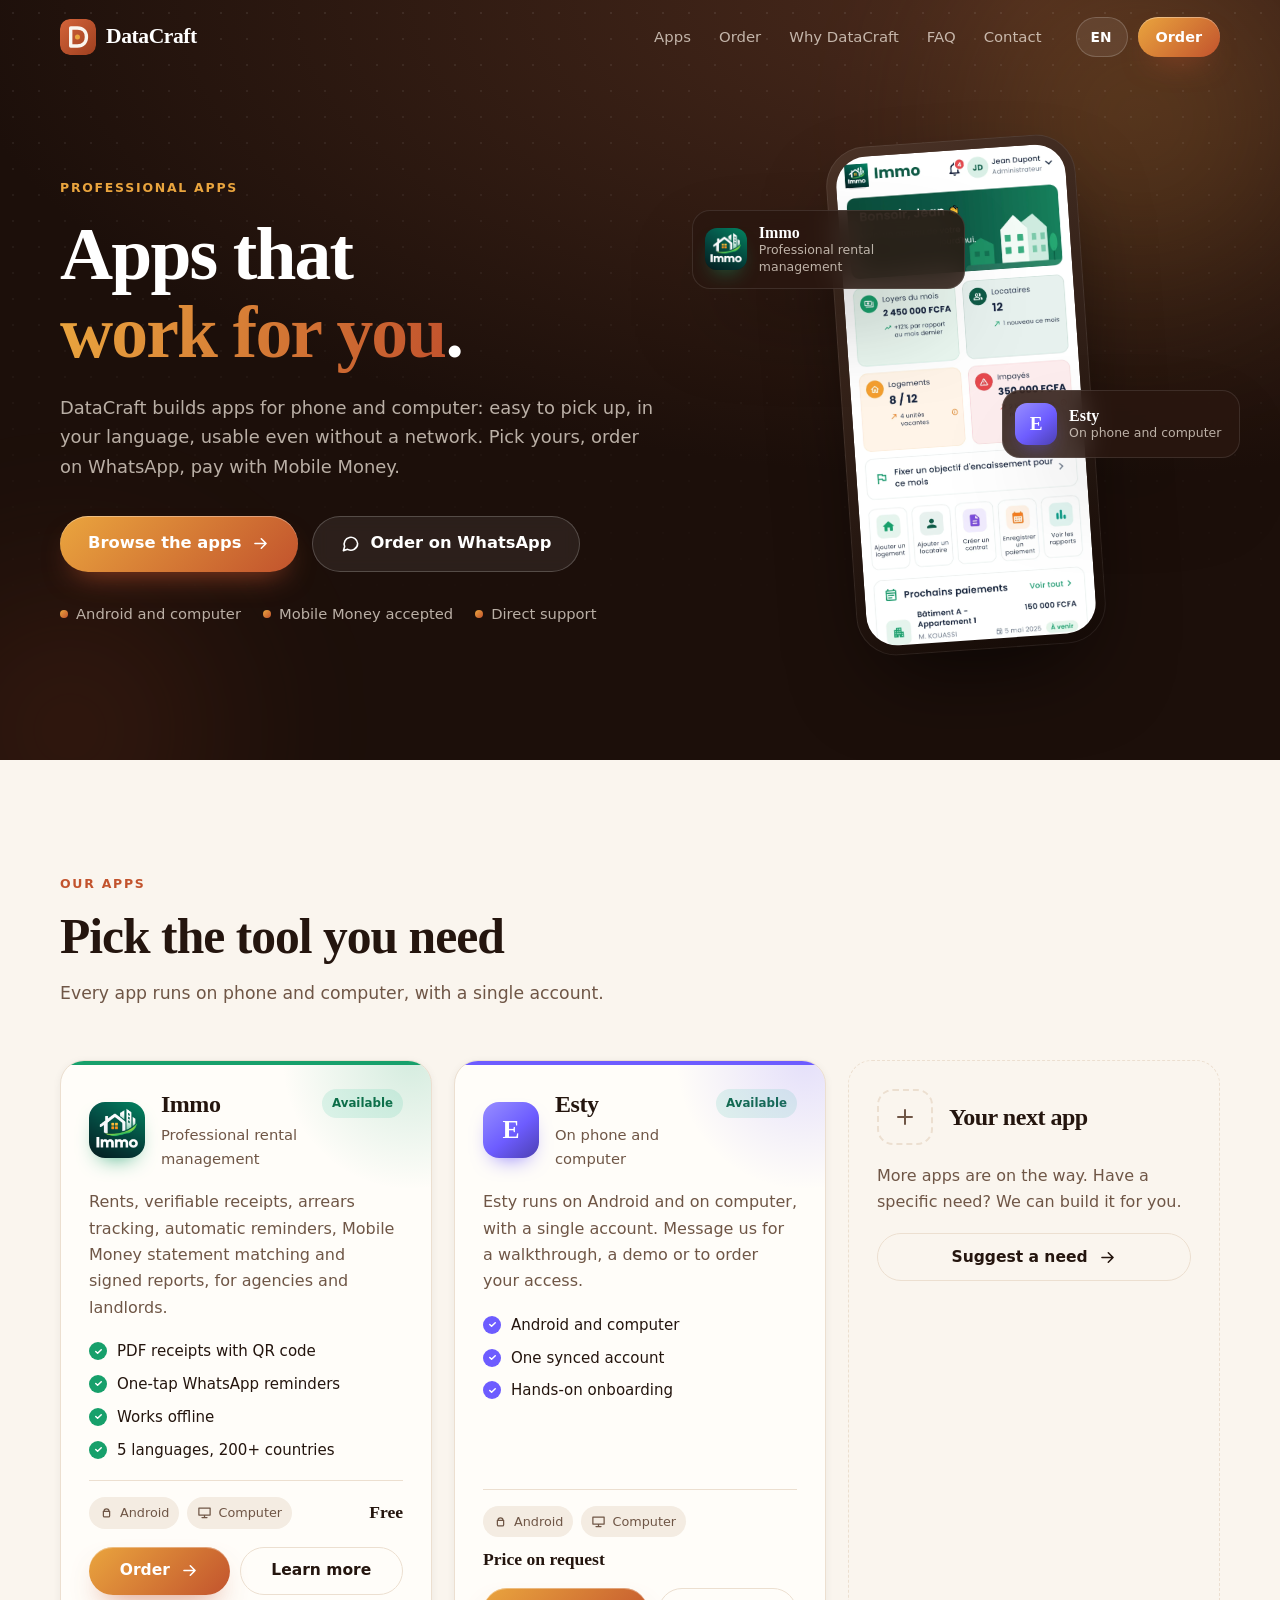
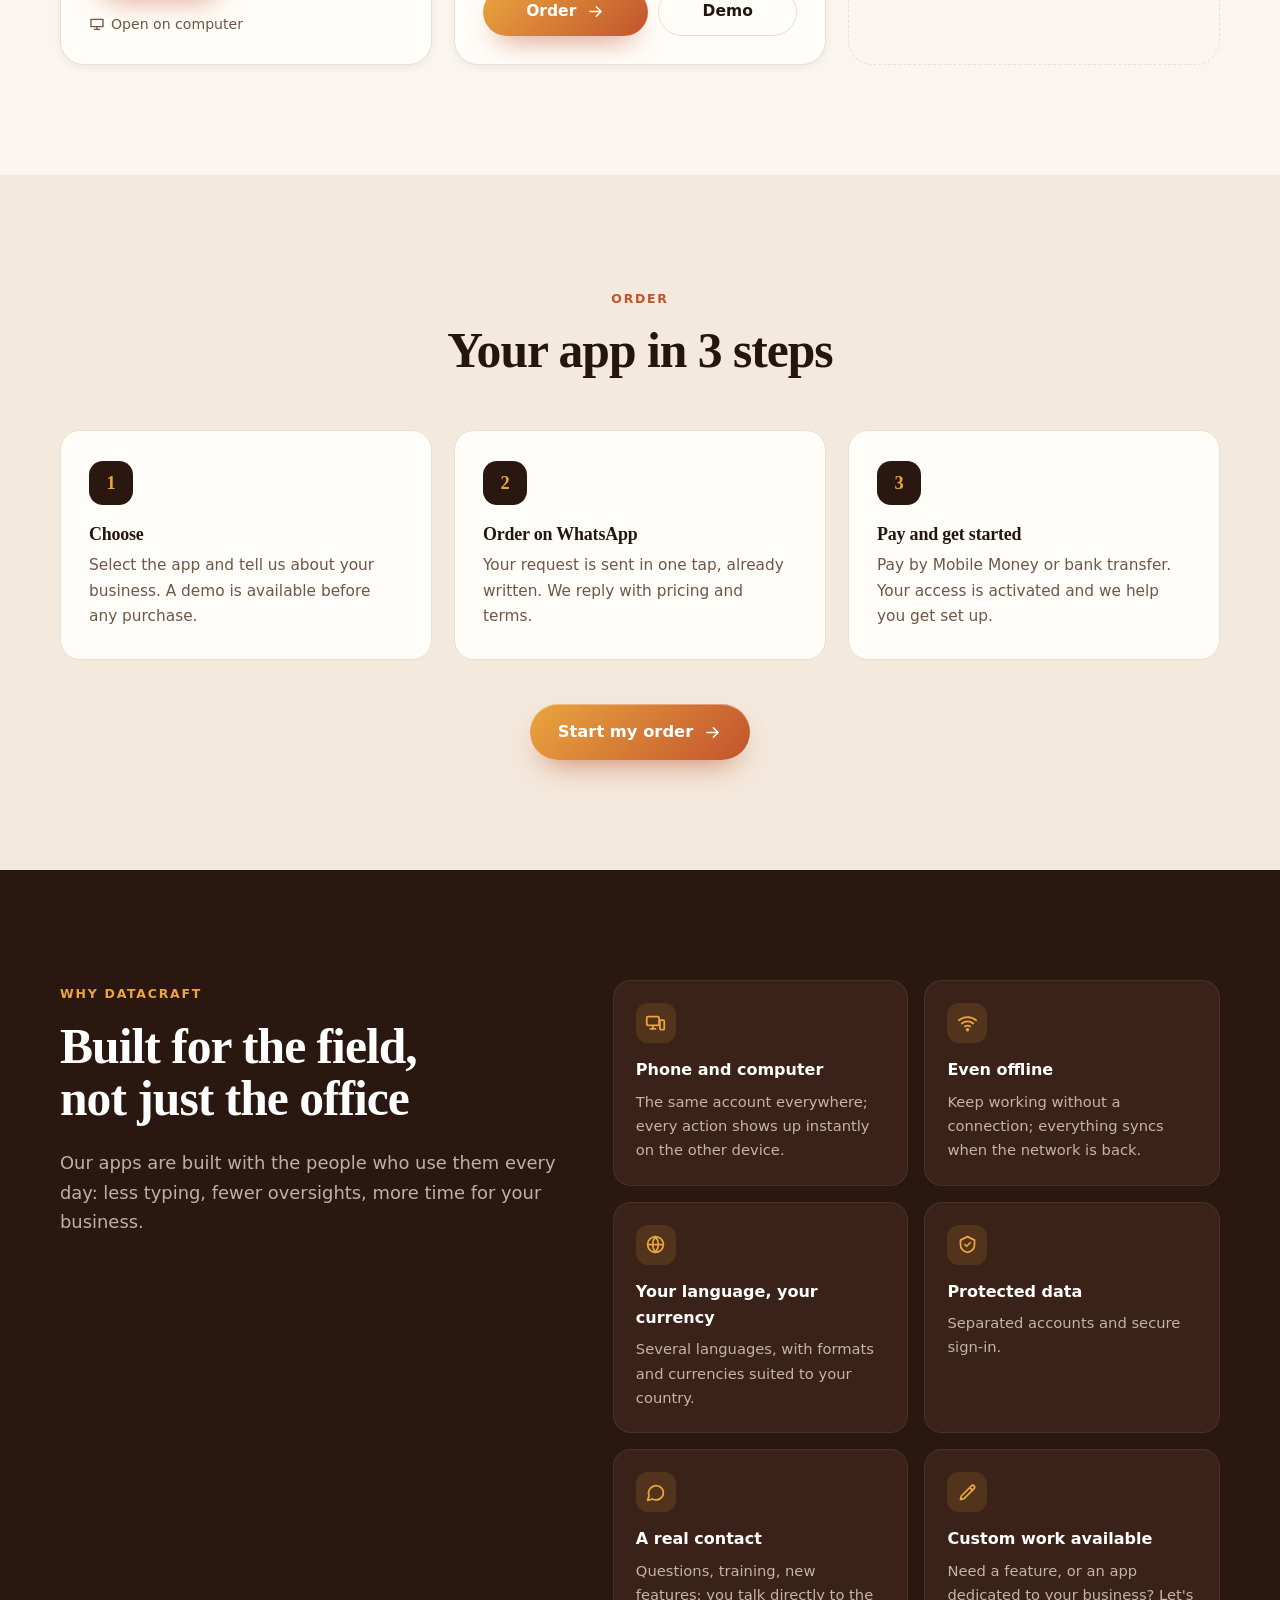
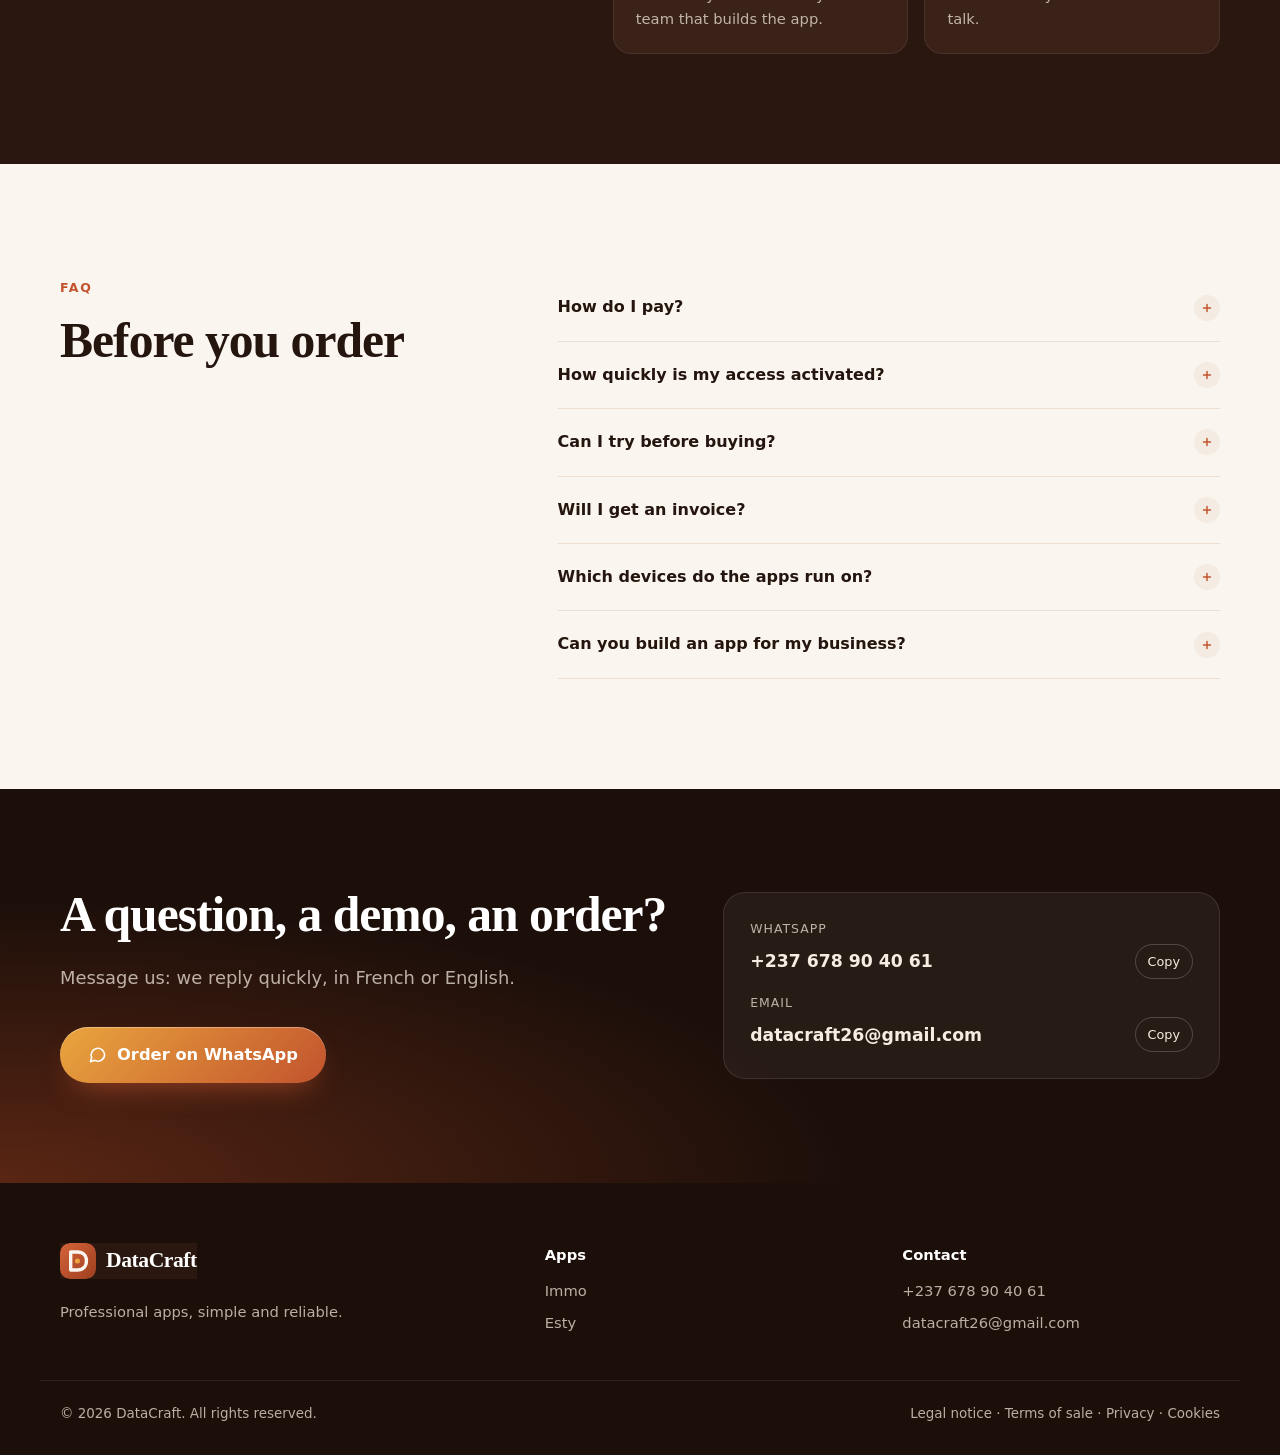
==== commit b7125052: "DataCraft : piste « Terre & terracotta », mode sombre, 5 langues, pages légales - Nouvelle charte (b" ====
--- a/index.html
+++ b/index.html
@@ -3,18 +3,17 @@
 <head>
 <meta charset="utf-8">
 <meta name="viewport" content="width=device-width, initial-scale=1, viewport-fit=cover">
-<meta http-equiv="Content-Security-Policy" content="default-src 'self'; script-src 'self'; style-src 'self' 'unsafe-inline' https://fonts.googleapis.com; font-src https://fonts.gstatic.com; img-src 'self' data:; connect-src 'self'; object-src 'none'; base-uri 'self'; form-action 'none'">
+<meta http-equiv="Content-Security-Policy" content="default-src 'self'; script-src 'self'; style-src 'self' 'unsafe-inline'; font-src 'self'; img-src 'self' data:; connect-src 'self'; object-src 'none'; base-uri 'self'; form-action 'none'">
 <meta name="referrer" content="strict-origin-when-cross-origin">
 <title>DataCraft — Applications professionnelles pour téléphone et ordinateur</title>
 <meta name="description" content="DataCraft conçoit et vend des applications professionnelles pour téléphone et ordinateur : Immo (gestion locative), Esty et bientôt d'autres. Commande sur WhatsApp, paiement Mobile Money.">
-<meta name="theme-color" content="#0d1321">
+<meta name="theme-color" content="#1c0f0a">
+<meta name="color-scheme" content="light dark">
 <meta property="og:title" content="DataCraft — Applications professionnelles">
 <meta property="og:description" content="Immo, Esty et bientôt d'autres. Commande sur WhatsApp, paiement Mobile Money.">
 <meta property="og:image" content="assets/img/app-home.webp">
 <link rel="icon" type="image/svg+xml" href="assets/datacraft.svg">
-<link rel="preconnect" href="https://fonts.googleapis.com">
-<link rel="preconnect" href="https://fonts.gstatic.com" crossorigin>
-<link rel="stylesheet" href="https://fonts.googleapis.com/css2?family=Bricolage+Grotesque:opsz,wght@12..96,500;12..96,700;12..96,800&family=Poppins:wght@400;500;600&display=swap">
+<link rel="stylesheet" href="assets/fonts/fonts.css">
 <link rel="stylesheet" href="assets/store.css">
 </head>
 <body>
@@ -34,7 +33,7 @@
     <div class="tools">
       <label class="lang-wrap">
         <span class="sr">Langue / Language</span>
-        <select id="lang" class="lang"><option value="fr">FR</option><option value="en">EN</option></select>
+        <select id="lang" class="lang"><option value="fr">FR</option><option value="en">EN</option><option value="es">ES</option><option value="pt">PT</option><option value="ar">AR</option></select>
       </label>
       <button class="btn btn-sm btn-accent js-order hide-sm" type="button" data-i18n="cta.order">Commander</button>
       <button class="menu-btn" id="menu-btn" type="button" aria-label="Menu" aria-expanded="false" aria-controls="nav"><span></span><span></span></button>
@@ -74,7 +73,7 @@
         <p class="lead-dark" data-i18n="apps.lead">Chaque application fonctionne sur téléphone et sur ordinateur, avec un seul compte.</p>
       </div>
       <div class="apps" id="apps">
-        <noscript><p class="noscript">Activez JavaScript pour voir le catalogue, ou écrivez-nous : datacraft26@gmail.com</p></noscript>
+        <noscript><p class="noscript">Activez JavaScript pour voir le catalogue, ou écrivez-nous : datacraft26@gmail.com — <a href="immo/">Immo</a></p></noscript>
       </div>
     </div>
   </section>
@@ -160,7 +159,7 @@
   </div>
   <div class="wrap foot-bottom">
     <span>© <span id="year">2026</span> DataCraft. <span data-i18n="foot.rights">Tous droits réservés.</span></span>
-    <span><a href="confidentialite.html" data-i18n="foot.privacy">Confidentialité (Immo)</a> · <a href="suppression-compte.html" data-i18n="foot.deletion">Suppression de compte (Immo)</a></span>
+    <span class="foot-legal"><a href="mentions-legales.html" data-i18n="foot.legal">Mentions légales</a> · <a href="cgv.html" data-i18n="foot.terms">Conditions de vente</a> · <a href="politique-de-confidentialite.html" data-i18n="foot.privacy">Confidentialité</a> · <a href="cookies.html" data-i18n="foot.cookies">Cookies</a></span>
   </div>
 </footer>
 
@@ -189,12 +188,14 @@
     <label class="field"><span class="label" data-i18n="o.city">Ville et pays</span><input id="o-city" type="text" maxlength="80"></label>
     <label class="field"><span class="label" data-i18n="o.msg">Précisions (facultatif)</span><textarea id="o-msg" rows="3" maxlength="600"></textarea></label>
     <p class="order-err" id="o-err" hidden data-i18n="o.err">Indiquez votre nom pour continuer.</p>
+    <p class="order-note"><span data-i18n="o.privacy">Vos coordonnées servent uniquement à répondre à votre demande.</span> <a href="politique-de-confidentialite.html">ⓘ</a></p>
     <button class="btn btn-accent btn-lg btn-block" id="o-send" type="button"><svg viewBox="0 0 24 24" aria-hidden="true"><path d="M21 12a8.5 8.5 0 0 1-12.6 7.4L3 21l1.6-5.3A8.5 8.5 0 1 1 21 12Z"/></svg><span data-i18n="o.send">Envoyer sur WhatsApp</span></button>
     <p class="order-alt"><span data-i18n="o.alt">Pas de WhatsApp ?</span> <a id="o-mail" href="#" data-i18n="o.mail">Envoyer par e-mail</a></p>
   </div>
 </dialog>
 
 <script src="assets/catalog.js"></script>
+<script src="assets/store-i18n.js"></script>
 <script src="assets/store.js"></script>
 </body>
 </html>
--- a/assets/fonts/fonts.css
+++ b/assets/fonts/fonts.css
@@ -0,0 +1,221 @@
+/* Polices hébergées sur le site (aucun appel à Google). Licence SIL Open Font License. */
+
+/* fraunces-latin-ext-opsz-normal */
+@font-face {
+  font-family: 'Fraunces';
+  font-style: normal;
+  font-display: swap;
+  font-weight: 100 900;
+  src: url(fraunces-latin-ext-opsz-normal.woff2) format('woff2-variations');
+  unicode-range: U+0100-02BA,U+02BD-02C5,U+02C7-02CC,U+02CE-02D7,U+02DD-02FF,U+0304,U+0308,U+0329,U+1D00-1DBF,U+1E00-1E9F,U+1EF2-1EFF,U+2020,U+20A0-20AB,U+20AD-20C0,U+2113,U+2C60-2C7F,U+A720-A7FF;
+}
+
+/* fraunces-latin-opsz-normal */
+@font-face {
+  font-family: 'Fraunces';
+  font-style: normal;
+  font-display: swap;
+  font-weight: 100 900;
+  src: url(fraunces-latin-opsz-normal.woff2) format('woff2-variations');
+  unicode-range: U+0000-00FF,U+0131,U+0152-0153,U+02BB-02BC,U+02C6,U+02DA,U+02DC,U+0304,U+0308,U+0329,U+2000-206F,U+20AC,U+2122,U+2191,U+2193,U+2212,U+2215,U+FEFF,U+FFFD;
+}
+
+/* bricolage-grotesque-latin-ext-opsz-normal */
+@font-face {
+  font-family: 'Bricolage Grotesque';
+  font-style: normal;
+  font-display: swap;
+  font-weight: 200 800;
+  src: url(bricolage-grotesque-latin-ext-opsz-normal.woff2) format('woff2-variations');
+  unicode-range: U+0100-02BA,U+02BD-02C5,U+02C7-02CC,U+02CE-02D7,U+02DD-02FF,U+0304,U+0308,U+0329,U+1D00-1DBF,U+1E00-1E9F,U+1EF2-1EFF,U+2020,U+20A0-20AB,U+20AD-20C0,U+2113,U+2C60-2C7F,U+A720-A7FF;
+}
+
+/* bricolage-grotesque-latin-opsz-normal */
+@font-face {
+  font-family: 'Bricolage Grotesque';
+  font-style: normal;
+  font-display: swap;
+  font-weight: 200 800;
+  src: url(bricolage-grotesque-latin-opsz-normal.woff2) format('woff2-variations');
+  unicode-range: U+0000-00FF,U+0131,U+0152-0153,U+02BB-02BC,U+02C6,U+02DA,U+02DC,U+0304,U+0308,U+0329,U+2000-206F,U+20AC,U+2122,U+2191,U+2193,U+2212,U+2215,U+FEFF,U+FFFD;
+}
+
+/* poppins-latin-ext-400-normal */
+@font-face {
+  font-family: 'Poppins';
+  font-style: normal;
+  font-display: swap;
+  font-weight: 400;
+  src: url(poppins-latin-ext-400-normal.woff2) format('woff2')xpoppins-latin-ext-400-normal.woff) format('woff');
+  unicode-range: U+0100-02BA,U+02BD-02C5,U+02C7-02CC,U+02CE-02D7,U+02DD-02FF,U+0304,U+0308,U+0329,U+1D00-1DBF,U+1E00-1E9F,U+1EF2-1EFF,U+2020,U+20A0-20AB,U+20AD-20C0,U+2113,U+2C60-2C7F,U+A720-A7FF;
+}
+
+/* poppins-latin-400-normal */
+@font-face {
+  font-family: 'Poppins';
+  font-style: normal;
+  font-display: swap;
+  font-weight: 400;
+  src: url(poppins-latin-400-normal.woff2) format('woff2')xpoppins-latin-400-normal.woff) format('woff');
+  unicode-range: U+0000-00FF,U+0131,U+0152-0153,U+02BB-02BC,U+02C6,U+02DA,U+02DC,U+0304,U+0308,U+0329,U+2000-206F,U+20AC,U+2122,U+2191,U+2193,U+2212,U+2215,U+FEFF,U+FFFD;
+}
+
+/* poppins-latin-ext-500-normal */
+@font-face {
+  font-family: 'Poppins';
+  font-style: normal;
+  font-display: swap;
+  font-weight: 500;
+  src: url(poppins-latin-ext-500-normal.woff2) format('woff2')xpoppins-latin-ext-500-normal.woff) format('woff');
+  unicode-range: U+0100-02BA,U+02BD-02C5,U+02C7-02CC,U+02CE-02D7,U+02DD-02FF,U+0304,U+0308,U+0329,U+1D00-1DBF,U+1E00-1E9F,U+1EF2-1EFF,U+2020,U+20A0-20AB,U+20AD-20C0,U+2113,U+2C60-2C7F,U+A720-A7FF;
+}
+
+/* poppins-latin-500-normal */
+@font-face {
+  font-family: 'Poppins';
+  font-style: normal;
+  font-display: swap;
+  font-weight: 500;
+  src: url(poppins-latin-500-normal.woff2) format('woff2')xpoppins-latin-500-normal.woff) format('woff');
+  unicode-range: U+0000-00FF,U+0131,U+0152-0153,U+02BB-02BC,U+02C6,U+02DA,U+02DC,U+0304,U+0308,U+0329,U+2000-206F,U+20AC,U+2122,U+2191,U+2193,U+2212,U+2215,U+FEFF,U+FFFD;
+}
+
+/* poppins-latin-ext-600-normal */
+@font-face {
+  font-family: 'Poppins';
+  font-style: normal;
+  font-display: swap;
+  font-weight: 600;
+  src: url(poppins-latin-ext-600-normal.woff2) format('woff2')xpoppins-latin-ext-600-normal.woff) format('woff');
+  unicode-range: U+0100-02BA,U+02BD-02C5,U+02C7-02CC,U+02CE-02D7,U+02DD-02FF,U+0304,U+0308,U+0329,U+1D00-1DBF,U+1E00-1E9F,U+1EF2-1EFF,U+2020,U+20A0-20AB,U+20AD-20C0,U+2113,U+2C60-2C7F,U+A720-A7FF;
+}
+
+/* poppins-latin-600-normal */
+@font-face {
+  font-family: 'Poppins';
+  font-style: normal;
+  font-display: swap;
+  font-weight: 600;
+  src: url(poppins-latin-600-normal.woff2) format('woff2')xpoppins-latin-600-normal.woff) format('woff');
+  unicode-range: U+0000-00FF,U+0131,U+0152-0153,U+02BB-02BC,U+02C6,U+02DA,U+02DC,U+0304,U+0308,U+0329,U+2000-206F,U+20AC,U+2122,U+2191,U+2193,U+2212,U+2215,U+FEFF,U+FFFD;
+}
+
+/* tajawal-arabic-400-normal */
+@font-face {
+  font-family: 'Tajawal';
+  font-style: normal;
+  font-display: swap;
+  font-weight: 400;
+  src: url(tajawal-arabic-400-normal.woff2) format('woff2')xtajawal-arabic-400-normal.woff) format('woff');
+  unicode-range: U+0600-06FF,U+0750-077F,U+0870-088E,U+0890-0891,U+0897-08E1,U+08E3-08FF,U+200C-200E,U+2010-2011,U+204F,U+2E41,U+FB50-FDFF,U+FE70-FE74,U+FE76-FEFC,U+102E0-102FB,U+10E60-10E7E,U+10EC2-10EC4,U+10EFC-10EFF,U+1EE00-1EE03,U+1EE05-1EE1F,U+1EE21-1EE22,U+1EE24,U+1EE27,U+1EE29-1EE32,U+1EE34-1EE37,U+1EE39,U+1EE3B,U+1EE42,U+1EE47,U+1EE49,U+1EE4B,U+1EE4D-1EE4F,U+1EE51-1EE52,U+1EE54,U+1EE57,U+1EE59,U+1EE5B,U+1EE5D,U+1EE5F,U+1EE61-1EE62,U+1EE64,U+1EE67-1EE6A,U+1EE6C-1EE72,U+1EE74-1EE77,U+1EE79-1EE7C,U+1EE7E,U+1EE80-1EE89,U+1EE8B-1EE9B,U+1EEA1-1EEA3,U+1EEA5-1EEA9,U+1EEAB-1EEBB,U+1EEF0-1EEF1;
+}
+
+/* tajawal-latin-400-normal */
+@font-face {
+  font-family: 'Tajawal';
+  font-style: normal;
+  font-display: swap;
+  font-weight: 400;
+  src: url(tajawal-latin-400-normal.woff2) format('woff2')xtajawal-latin-400-normal.woff) format('woff');
+  unicode-range: U+0000-00FF,U+0131,U+0152-0153,U+02BB-02BC,U+02C6,U+02DA,U+02DC,U+0304,U+0308,U+0329,U+2000-206F,U+20AC,U+2122,U+2191,U+2193,U+2212,U+2215,U+FEFF,U+FFFD;
+}
+
+/* tajawal-arabic-500-normal */
+@font-face {
+  font-family: 'Tajawal';
+  font-style: normal;
+  font-display: swap;
+  font-weight: 500;
+  src: url(tajawal-arabic-500-normal.woff2) format('woff2')xtajawal-arabic-500-normal.woff) format('woff');
+  unicode-range: U+0600-06FF,U+0750-077F,U+0870-088E,U+0890-0891,U+0897-08E1,U+08E3-08FF,U+200C-200E,U+2010-2011,U+204F,U+2E41,U+FB50-FDFF,U+FE70-FE74,U+FE76-FEFC,U+102E0-102FB,U+10E60-10E7E,U+10EC2-10EC4,U+10EFC-10EFF,U+1EE00-1EE03,U+1EE05-1EE1F,U+1EE21-1EE22,U+1EE24,U+1EE27,U+1EE29-1EE32,U+1EE34-1EE37,U+1EE39,U+1EE3B,U+1EE42,U+1EE47,U+1EE49,U+1EE4B,U+1EE4D-1EE4F,U+1EE51-1EE52,U+1EE54,U+1EE57,U+1EE59,U+1EE5B,U+1EE5D,U+1EE5F,U+1EE61-1EE62,U+1EE64,U+1EE67-1EE6A,U+1EE6C-1EE72,U+1EE74-1EE77,U+1EE79-1EE7C,U+1EE7E,U+1EE80-1EE89,U+1EE8B-1EE9B,U+1EEA1-1EEA3,U+1EEA5-1EEA9,U+1EEAB-1EEBB,U+1EEF0-1EEF1;
+}
+
+/* tajawal-latin-500-normal */
+@font-face {
+  font-family: 'Tajawal';
+  font-style: normal;
+  font-display: swap;
+  font-weight: 500;
+  src: url(tajawal-latin-500-normal.woff2) format('woff2')xtajawal-latin-500-normal.woff) format('woff');
+  unicode-range: U+0000-00FF,U+0131,U+0152-0153,U+02BB-02BC,U+02C6,U+02DA,U+02DC,U+0304,U+0308,U+0329,U+2000-206F,U+20AC,U+2122,U+2191,U+2193,U+2212,U+2215,U+FEFF,U+FFFD;
+}
+
+/* tajawal-arabic-700-normal */
+@font-face {
+  font-family: 'Tajawal';
+  font-style: normal;
+  font-display: swap;
+  font-weight: 700;
+  src: url(tajawal-arabic-700-normal.woff2) format('woff2')xtajawal-arabic-700-normal.woff) format('woff');
+  unicode-range: U+0600-06FF,U+0750-077F,U+0870-088E,U+0890-0891,U+0897-08E1,U+08E3-08FF,U+200C-200E,U+2010-2011,U+204F,U+2E41,U+FB50-FDFF,U+FE70-FE74,U+FE76-FEFC,U+102E0-102FB,U+10E60-10E7E,U+10EC2-10EC4,U+10EFC-10EFF,U+1EE00-1EE03,U+1EE05-1EE1F,U+1EE21-1EE22,U+1EE24,U+1EE27,U+1EE29-1EE32,U+1EE34-1EE37,U+1EE39,U+1EE3B,U+1EE42,U+1EE47,U+1EE49,U+1EE4B,U+1EE4D-1EE4F,U+1EE51-1EE52,U+1EE54,U+1EE57,U+1EE59,U+1EE5B,U+1EE5D,U+1EE5F,U+1EE61-1EE62,U+1EE64,U+1EE67-1EE6A,U+1EE6C-1EE72,U+1EE74-1EE77,U+1EE79-1EE7C,U+1EE7E,U+1EE80-1EE89,U+1EE8B-1EE9B,U+1EEA1-1EEA3,U+1EEA5-1EEA9,U+1EEAB-1EEBB,U+1EEF0-1EEF1;
+}
+
+/* tajawal-latin-700-normal */
+@font-face {
+  font-family: 'Tajawal';
+  font-style: normal;
+  font-display: swap;
+  font-weight: 700;
+  src: url(tajawal-latin-700-normal.woff2) format('woff2')xtajawal-latin-700-normal.woff) format('woff');
+  unicode-range: U+0000-00FF,U+0131,U+0152-0153,U+02BB-02BC,U+02C6,U+02DA,U+02DC,U+0304,U+0308,U+0329,U+2000-206F,U+20AC,U+2122,U+2191,U+2193,U+2212,U+2215,U+FEFF,U+FFFD;
+}
+
+/* tajawal-arabic-800-normal */
+@font-face {
+  font-family: 'Tajawal';
+  font-style: normal;
+  font-display: swap;
+  font-weight: 800;
+  src: url(tajawal-arabic-800-normal.woff2) format('woff2')xtajawal-arabic-800-normal.woff) format('woff');
+  unicode-range: U+0600-06FF,U+0750-077F,U+0870-088E,U+0890-0891,U+0897-08E1,U+08E3-08FF,U+200C-200E,U+2010-2011,U+204F,U+2E41,U+FB50-FDFF,U+FE70-FE74,U+FE76-FEFC,U+102E0-102FB,U+10E60-10E7E,U+10EC2-10EC4,U+10EFC-10EFF,U+1EE00-1EE03,U+1EE05-1EE1F,U+1EE21-1EE22,U+1EE24,U+1EE27,U+1EE29-1EE32,U+1EE34-1EE37,U+1EE39,U+1EE3B,U+1EE42,U+1EE47,U+1EE49,U+1EE4B,U+1EE4D-1EE4F,U+1EE51-1EE52,U+1EE54,U+1EE57,U+1EE59,U+1EE5B,U+1EE5D,U+1EE5F,U+1EE61-1EE62,U+1EE64,U+1EE67-1EE6A,U+1EE6C-1EE72,U+1EE74-1EE77,U+1EE79-1EE7C,U+1EE7E,U+1EE80-1EE89,U+1EE8B-1EE9B,U+1EEA1-1EEA3,U+1EEA5-1EEA9,U+1EEAB-1EEBB,U+1EEF0-1EEF1;
+}
+
+/* tajawal-latin-800-normal */
+@font-face {
+  font-family: 'Tajawal';
+  font-style: normal;
+  font-display: swap;
+  font-weight: 800;
+  src: url(tajawal-latin-800-normal.woff2) format('woff2')xtajawal-latin-800-normal.woff) format('woff');
+  unicode-range: U+0000-00FF,U+0131,U+0152-0153,U+02BB-02BC,U+02C6,U+02DA,U+02DC,U+0304,U+0308,U+0329,U+2000-206F,U+20AC,U+2122,U+2191,U+2193,U+2212,U+2215,U+FEFF,U+FFFD;
+}
+
+/* ibm-plex-mono-latin-ext-500-normal */
+@font-face {
+  font-family: 'IBM Plex Mono';
+  font-style: normal;
+  font-display: swap;
+  font-weight: 500;
+  src: url(ibm-plex-mono-latin-ext-500-normal.woff2) format('woff2')xibm-plex-mono-latin-ext-500-normal.woff) format('woff');
+  unicode-range: U+0100-02BA,U+02BD-02C5,U+02C7-02CC,U+02CE-02D7,U+02DD-02FF,U+0304,U+0308,U+0329,U+1D00-1DBF,U+1E00-1E9F,U+1EF2-1EFF,U+2020,U+20A0-20AB,U+20AD-20C0,U+2113,U+2C60-2C7F,U+A720-A7FF;
+}
+
+/* ibm-plex-mono-latin-500-normal */
+@font-face {
+  font-family: 'IBM Plex Mono';
+  font-style: normal;
+  font-display: swap;
+  font-weight: 500;
+  src: url(ibm-plex-mono-latin-500-normal.woff2) format('woff2')xibm-plex-mono-latin-500-normal.woff) format('woff');
+  unicode-range: U+0000-00FF,U+0131,U+0152-0153,U+02BB-02BC,U+02C6,U+02DA,U+02DC,U+0304,U+0308,U+0329,U+2000-206F,U+20AC,U+2122,U+2191,U+2193,U+2212,U+2215,U+FEFF,U+FFFD;
+}
+
+/* ibm-plex-mono-latin-ext-600-normal */
+@font-face {
+  font-family: 'IBM Plex Mono';
+  font-style: normal;
+  font-display: swap;
+  font-weight: 600;
+  src: url(ibm-plex-mono-latin-ext-600-normal.woff2) format('woff2')xibm-plex-mono-latin-ext-600-normal.woff) format('woff');
+  unicode-range: U+0100-02BA,U+02BD-02C5,U+02C7-02CC,U+02CE-02D7,U+02DD-02FF,U+0304,U+0308,U+0329,U+1D00-1DBF,U+1E00-1E9F,U+1EF2-1EFF,U+2020,U+20A0-20AB,U+20AD-20C0,U+2113,U+2C60-2C7F,U+A720-A7FF;
+}
+
+/* ibm-plex-mono-latin-600-normal */
+@font-face {
+  font-family: 'IBM Plex Mono';
+  font-style: normal;
+  font-display: swap;
+  font-weight: 600;
+  src: url(ibm-plex-mono-latin-600-normal.woff2) format('woff2')xibm-plex-mono-latin-600-normal.woff) format('woff');
+  unicode-range: U+0000-00FF,U+0131,U+0152-0153,U+02BB-02BC,U+02C6,U+02DA,U+02DC,U+0304,U+0308,U+0329,U+2000-206F,U+20AC,U+2122,U+2191,U+2193,U+2212,U+2215,U+FEFF,U+FFFD;
+}
--- a/assets/store.css
+++ b/assets/store.css
@@ -1,30 +1,59 @@
-/* Boutique DataCraft — encre profonde, accent ambre-corail (rappel de la
-   fenêtre orange d'Immo). Sections claires, bandeaux sombres. */
+/* Boutique DataCraft — piste « Terre & terracotta » : brun profond, terracotta,
+   doré ; titres en Fraunces. Mode sombre automatique. */
 :root {
-  --night: #080c16;
-  --ink: #0d1321;
-  --ink-2: #151d31;
-  --ink-3: #222c45;
-  --text: #121826;
-  --muted: #5b6478;
-  --line: #e3e7f0;
-  --paper: #f7f8fb;
-  --white: #ffffff;
-  --on-dark: #eef1f8;
-  --on-dark-muted: rgba(238, 241, 248, .7);
-  --amber: #ffb347;
-  --coral: #ff6a3d;
-  --accent: #ff7a3d;
+  --night: #1c0f0a;
+  --ink: #2a1710;
+  --ink-2: #3a2218;
+  --ink-3: #4a2c1f;
+  --text: #24150e;
+  --muted: #6f5646;
+  --line: #ecdfd0;
+  --paper: #faf5ee;
+  --white: #fffdf9;
+  --alt: #f3e9dc;
+  --chip: #f4ece2;
+  --on-dark: #f6ede2;
+  --on-dark-muted: rgba(246, 237, 226, .72);
+  --amber: #eaa53e;
+  --coral: #c2532d;
+  --accent: #c2532d;
+  --accent-soft: #fbeee6;
   --ok: #17a06b;
-  --danger: #d9423a;
-  --shadow-sm: 0 2px 8px rgba(13, 19, 33, .06);
-  --shadow: 0 24px 60px -28px rgba(13, 19, 33, .4);
+  --ok-soft: #e2f5ec; --ok-text: #0d6b47;
+  --soon-soft: #fff0db; --soon-text: #8a4b00;
+  --danger: #c0392b;
+  --shadow-sm: 0 2px 8px rgba(42, 23, 16, .06);
+  --shadow: 0 24px 60px -28px rgba(42, 23, 16, .4);
   --shadow-lg: 0 40px 90px -30px rgba(0, 0, 0, .7);
-  --display: "Bricolage Grotesque", "Segoe UI", system-ui, sans-serif;
+  --display: "Fraunces", Georgia, "Times New Roman", serif;
   --body: "Poppins", "Segoe UI", system-ui, sans-serif;
+  --arabic: "Tajawal", "Segoe UI", system-ui, sans-serif;
   --r: 20px;
   --ease: cubic-bezier(.2, .8, .2, 1);
   color-scheme: light;
+}
+
+/* Mode sombre automatique (réglage du téléphone ou de l'ordinateur) */
+@media (prefers-color-scheme: dark) {
+  :root {
+    --text: #f3e9dc;
+    --muted: #c7b09c;
+    --line: #3d2b21;
+    --paper: #160c08;
+    --white: #21140e;
+    --alt: #1d110c;
+    --chip: #2c1c14;
+    --accent: #e0703f;
+    --accent-soft: #3a1f14;
+    --ok-soft: #12352a; --ok-text: #7fdcb1;
+    --soon-soft: #3b2a10; --soon-text: #f3c27a;
+    --danger: #ff8a7a;
+    --shadow-sm: 0 2px 8px rgba(0, 0, 0, .3);
+    --shadow: 0 24px 60px -28px rgba(0, 0, 0, .8);
+    color-scheme: dark;
+  }
+  .step .num { background: var(--ink-3); }
+  .app-card.next { border-color: var(--line); }
 }
 
 * { box-sizing: border-box; }
@@ -38,7 +67,7 @@
 .sr { position: absolute; width: 1px; height: 1px; overflow: hidden; clip: rect(0 0 0 0); white-space: nowrap; }
 .wrap { width: 100%; max-width: 1200px; margin-inline: auto; padding-inline: 20px; }
 h1, h2, h3 { font-family: var(--display); margin: 0; line-height: 1.06; text-wrap: balance; }
-h2 { font-size: clamp(2rem, 4vw, 3.1rem); font-weight: 800; letter-spacing: -.028em; }
+h2 { font-size: clamp(2rem, 4vw, 3.1rem); font-weight: 750; letter-spacing: -.02em; }
 h3 { font-size: 1.12rem; font-weight: 700; letter-spacing: -.01em; line-height: 1.25; }
 p { margin: 0; }
 .grad { background: linear-gradient(100deg, var(--amber), var(--coral)); -webkit-background-clip: text; background-clip: text; color: transparent; }
@@ -50,8 +79,8 @@
 .btn-lg { min-height: 56px; padding: 0 28px; font-size: 1.02rem; }
 .btn-sm { min-height: 40px; padding: 0 18px; font-size: .9rem; }
 .btn-block { width: 100%; }
-.btn-accent { color: #1a0d05; background: linear-gradient(135deg, var(--amber), var(--coral)); box-shadow: 0 14px 30px -14px rgba(255, 106, 61, .85), inset 0 1px 0 rgba(255,255,255,.35); }
-.btn-accent:hover { transform: translateY(-2px); box-shadow: 0 20px 38px -14px rgba(255, 106, 61, .95), inset 0 1px 0 rgba(255,255,255,.35); }
+.btn-accent { color: #fff; background: linear-gradient(135deg, var(--amber), var(--coral)); box-shadow: 0 14px 30px -14px rgba(194, 83, 45, .8), inset 0 1px 0 rgba(255,255,255,.35); }
+.btn-accent:hover { transform: translateY(-2px); box-shadow: 0 20px 38px -14px rgba(194, 83, 45, .95), inset 0 1px 0 rgba(255,255,255,.35); }
 .btn-glass { color: #fff; background: rgba(255,255,255,.07); border: 1px solid rgba(255,255,255,.2); backdrop-filter: blur(8px); }
 .btn-glass:hover { background: rgba(255,255,255,.14); transform: translateY(-2px); }
 .btn-ghost { color: var(--text); background: transparent; border: 1.5px solid var(--line); }
@@ -60,7 +89,7 @@
 /* En-tête */
 .top { position: fixed; inset: 0 0 auto 0; z-index: 50; color: #fff; transition: background .35s, box-shadow .35s; }
 .top-row { display: flex; align-items: center; gap: 22px; height: 74px; transition: height .35s var(--ease); }
-.top.scrolled { background: rgba(8, 12, 22, .8); backdrop-filter: blur(16px) saturate(1.4); box-shadow: 0 1px 0 rgba(255,255,255,.06); }
+.top.scrolled { background: rgba(28, 15, 10, .82); backdrop-filter: blur(16px) saturate(1.4); box-shadow: 0 1px 0 rgba(255,255,255,.06); }
 .top.scrolled .top-row { height: 62px; }
 .brand { display: inline-flex; align-items: center; gap: 10px; text-decoration: none; font: 800 1.35rem/1 var(--display); letter-spacing: -.02em; }
 .brand img { width: 36px; height: 36px; border-radius: 10px; }
@@ -78,16 +107,16 @@
 .menu-btn[aria-expanded="true"] span:last-child { transform: translateY(-4px) rotate(-45deg); }
 
 /* Accueil */
-.hero { position: relative; overflow: hidden; background: radial-gradient(120% 90% at 80% 0%, var(--ink-2), var(--night) 70%); color: var(--on-dark); padding: 140px 0 100px; }
+.hero { position: relative; overflow: hidden; background: radial-gradient(120% 90% at 80% 0%, #4a2a1c, var(--night) 70%); color: var(--on-dark); padding: 140px 0 100px; }
 .hero-bg { position: absolute; inset: 0; pointer-events: none; }
 .glow { position: absolute; border-radius: 50%; filter: blur(80px); opacity: .5; }
-.g1 { width: 520px; height: 520px; right: -120px; top: -140px; background: radial-gradient(circle, rgba(255,122,61,.55), transparent 65%); }
-.g2 { width: 460px; height: 460px; left: -160px; bottom: -200px; background: radial-gradient(circle, rgba(109,92,255,.45), transparent 65%); }
+.g1 { width: 520px; height: 520px; right: -120px; top: -140px; background: radial-gradient(circle, rgba(234,165,62,.45), transparent 65%); }
+.g2 { width: 460px; height: 460px; left: -160px; bottom: -200px; background: radial-gradient(circle, rgba(194,83,45,.4), transparent 65%); }
 .dots { position: absolute; inset: 0; background-image: radial-gradient(rgba(255,255,255,.08) 1px, transparent 1px); background-size: 26px 26px; mask-image: linear-gradient(180deg, #000, transparent 85%); }
 .hero-row { position: relative; display: grid; grid-template-columns: 1.08fr .92fr; gap: 56px; align-items: center; }
 .eyebrow { display: inline-block; font-size: .78rem; font-weight: 600; letter-spacing: .14em; text-transform: uppercase; color: var(--coral); margin-bottom: 16px; }
 .eyebrow.light { color: var(--amber); }
-.hero h1 { font-size: clamp(2.6rem, 6vw, 4.6rem); font-weight: 800; letter-spacing: -.035em; color: #fff; }
+.hero h1 { font-size: clamp(2.6rem, 6vw, 4.6rem); font-weight: 800; letter-spacing: -.025em; color: #fff; }
 .lead { margin-top: 22px; font-size: 1.12rem; color: var(--on-dark-muted); max-width: 36em; }
 .lead-dark { margin-top: 16px; font-size: 1.08rem; color: var(--muted); max-width: 40em; }
 .cta-row { display: flex; flex-wrap: wrap; gap: 14px; margin-top: 34px; }
@@ -97,11 +126,11 @@
 
 /* Vitrine d'accueil */
 .shelf { position: relative; height: 520px; }
-.phone { position: absolute; left: 50%; top: 0; width: 250px; height: 510px; transform: translateX(-50%) rotate(-4deg); border-radius: 40px; padding: 10px; background: linear-gradient(160deg, #2a3350, #0b0f1a); box-shadow: var(--shadow-lg), inset 0 0 0 1px rgba(255,255,255,.08); }
+.phone { position: absolute; left: 50%; top: 0; width: 250px; height: 510px; transform: translateX(-50%) rotate(-4deg); border-radius: 40px; padding: 10px; background: linear-gradient(160deg, #4a3226, #140a06); box-shadow: var(--shadow-lg), inset 0 0 0 1px rgba(255,255,255,.08); }
 .phone-screen { width: 100%; height: 100%; border-radius: 31px; overflow: hidden; background: #fff; }
 .phone-screen img { width: 100%; animation: scroll-shot 18s ease-in-out infinite alternate; }
 @keyframes scroll-shot { 0%, 12% { transform: translateY(0); } 100% { transform: translateY(-58%); } }
-.tile { position: absolute; display: flex; align-items: center; gap: 12px; padding: 12px 18px 12px 12px; border-radius: 18px; background: rgba(21, 29, 49, .82); border: 1px solid rgba(255,255,255,.1); backdrop-filter: blur(14px); box-shadow: var(--shadow-lg); color: #fff; animation: float 7s ease-in-out infinite; }
+.tile { position: absolute; display: flex; align-items: center; gap: 12px; padding: 12px 18px 12px 12px; border-radius: 18px; background: rgba(42, 23, 16, .85); border: 1px solid rgba(255,255,255,.1); backdrop-filter: blur(14px); box-shadow: var(--shadow-lg); color: #fff; animation: float 7s ease-in-out infinite; }
 .tile b { display: block; font: 700 1rem/1.2 var(--display); }
 .tile small { display: block; font-size: .78rem; color: var(--on-dark-muted); max-width: 15em; line-height: 1.35; }
 .tile.t0 { left: -4%; top: 70px; }
@@ -124,7 +153,7 @@
 
 /* Sections */
 .section { padding: 110px 0; }
-.section-alt { background: #eef1f7; }
+.section-alt { background: var(--alt); }
 .head { max-width: 760px; margin-bottom: 52px; }
 .head.center { margin-inline: auto; text-align: center; }
 .head.center .lead-dark { margin-inline: auto; }
@@ -144,15 +173,15 @@
 .app-titles h3 { font-size: 1.5rem; letter-spacing: -.02em; }
 .app-tag { color: var(--muted); font-size: .92rem; margin-top: 4px; }
 .status { align-self: flex-start; flex: none; font-size: .74rem; font-weight: 600; padding: 5px 10px; border-radius: 999px; }
-.status.ok { color: #0d6b47; background: #e2f5ec; }
-.status.soon { color: #8a4b00; background: #fff0db; }
+.status.ok { color: var(--ok-text); background: var(--ok-soft); }
+.status.soon { color: var(--soon-text); background: var(--soon-soft); }
 .app-desc { color: var(--muted); }
 .app-feats { list-style: none; padding: 0; margin: 0; display: grid; gap: 8px; }
 .app-feats li { display: flex; gap: 10px; align-items: flex-start; font-size: .94rem; }
 .app-feats li::before { content: ""; flex: none; width: 18px; height: 18px; margin-top: 3px; border-radius: 50%; background: var(--c) url("data:image/svg+xml,%3Csvg xmlns='http://www.w3.org/2000/svg' viewBox='0 0 24 24' fill='none' stroke='white' stroke-width='3.2' stroke-linecap='round' stroke-linejoin='round'%3E%3Cpath d='m6 12 4 4 8-8'/%3E%3C/svg%3E") center / 11px no-repeat; }
 .app-meta { display: flex; align-items: center; justify-content: space-between; gap: 12px; flex-wrap: wrap; margin-top: auto; padding-top: 16px; border-top: 1px solid var(--line); }
 .plats { display: flex; gap: 8px; flex-wrap: wrap; }
-.plat { display: inline-flex; align-items: center; gap: 6px; font-size: .8rem; font-weight: 500; color: var(--muted); padding: 5px 10px; border-radius: 999px; background: var(--paper); }
+.plat { display: inline-flex; align-items: center; gap: 6px; font-size: .8rem; font-weight: 500; color: var(--muted); padding: 5px 10px; border-radius: 999px; background: var(--chip); }
 .plat svg { width: 15px; height: 15px; }
 .price { font: 700 1.1rem/1.2 var(--display); }
 .app-actions { display: flex; gap: 10px; flex-wrap: wrap; }
@@ -187,12 +216,12 @@
 .faq details { border-bottom: 1px solid var(--line); }
 .faq summary { display: flex; align-items: center; justify-content: space-between; gap: 16px; padding: 20px 0; cursor: pointer; list-style: none; font-weight: 600; }
 .faq summary::-webkit-details-marker { display: none; }
-.faq summary::after { content: ""; flex: none; width: 26px; height: 26px; border-radius: 50%; background: #eceff6 url("data:image/svg+xml,%3Csvg xmlns='http://www.w3.org/2000/svg' viewBox='0 0 24 24' fill='none' stroke='%230d1321' stroke-width='2.5' stroke-linecap='round'%3E%3Cpath d='M12 6v12M6 12h12'/%3E%3C/svg%3E") center / 14px no-repeat; transition: transform .35s var(--ease); }
+.faq summary::after { content: ""; flex: none; width: 26px; height: 26px; border-radius: 50%; background: var(--chip) url("data:image/svg+xml,%3Csvg xmlns='http://www.w3.org/2000/svg' viewBox='0 0 24 24' fill='none' stroke='%23c2532d' stroke-width='2.5' stroke-linecap='round'%3E%3Cpath d='M12 6v12M6 12h12'/%3E%3C/svg%3E") center / 14px no-repeat; transition: transform .35s var(--ease); }
 .faq details[open] summary::after { transform: rotate(45deg); }
 .faq .ans { padding: 0 0 20px; color: var(--muted); }
 
 /* Contact */
-.final { position: relative; overflow: hidden; padding: 100px 0; background: radial-gradient(110% 120% at 0% 100%, #2a1a14, var(--night) 60%); color: var(--on-dark); }
+.final { position: relative; overflow: hidden; padding: 100px 0; background: radial-gradient(110% 120% at 0% 100%, #5a2614, var(--night) 60%); color: var(--on-dark); }
 .final h2 { color: #fff; }
 .final-row { display: grid; grid-template-columns: 1.1fr .9fr; gap: 56px; align-items: center; }
 .contact-card { display: grid; gap: 14px; padding: 26px; border-radius: 22px; background: rgba(255,255,255,.05); border: 1px solid rgba(255,255,255,.1); }
@@ -217,7 +246,7 @@
 
 /* Formulaire de commande */
 .order { width: min(560px, calc(100% - 24px)); max-height: calc(100dvh - 24px); padding: 0; border: 0; border-radius: 26px; background: var(--white); color: var(--text); box-shadow: var(--shadow-lg); }
-.order::backdrop { background: rgba(8, 12, 22, .68); backdrop-filter: blur(4px); }
+.order::backdrop { background: rgba(20, 10, 6, .7); backdrop-filter: blur(4px); }
 .order-box { position: relative; padding: 32px 30px 26px; display: grid; gap: 16px; }
 .order h2 { font-size: 1.9rem; }
 .order-lead { color: var(--muted); font-size: .95rem; margin-top: -6px; }
@@ -226,20 +255,61 @@
 .field { display: grid; gap: 6px; }
 .label { font-size: .84rem; font-weight: 600; }
 .field input, .field textarea { width: 100%; padding: 12px 14px; border-radius: 12px; border: 1.5px solid var(--line); background: var(--paper); font-size: 1rem; resize: vertical; }
-.field input:focus, .field textarea:focus { outline: none; border-color: var(--accent); background: #fff; }
+.field input:focus, .field textarea:focus { outline: none; border-color: var(--accent); background: var(--white); }
 .grid2 { display: grid; grid-template-columns: 1fr 1fr; gap: 12px; }
 .app-pick { display: flex; flex-wrap: wrap; gap: 8px; }
-.pick { display: inline-flex; align-items: center; gap: 8px; padding: 6px 14px 6px 6px; border-radius: 999px; border: 1.5px solid var(--line); background: #fff; cursor: pointer; font-weight: 600; font-size: .92rem; }
-.pick[aria-checked="true"] { border-color: var(--accent); background: #fff4ee; }
+.pick { display: inline-flex; align-items: center; gap: 8px; padding: 6px 14px 6px 6px; border-radius: 999px; border: 1.5px solid var(--line); background: var(--white); cursor: pointer; font-weight: 600; font-size: .92rem; }
+.pick[aria-checked="true"] { border-color: var(--accent); background: var(--accent-soft); }
 .seg { display: flex; flex-wrap: wrap; gap: 8px; }
 .seg label { cursor: pointer; }
 .seg input { position: absolute; opacity: 0; pointer-events: none; }
 .seg span { display: inline-block; padding: 8px 14px; border-radius: 999px; border: 1.5px solid var(--line); font-size: .9rem; font-weight: 500; }
-.seg input:checked + span { border-color: var(--accent); background: #fff4ee; font-weight: 600; }
+.seg input:checked + span { border-color: var(--accent); background: var(--accent-soft); font-weight: 600; }
 .seg input:focus-visible + span { outline: 3px solid var(--amber); outline-offset: 2px; }
 .order-err { color: var(--danger); font-size: .9rem; font-weight: 500; }
+.order-note { font-size: .82rem; color: var(--muted); margin-top: -4px; }
+.order-note a { color: var(--accent); text-decoration: none; }
 .order-alt { text-align: center; font-size: .88rem; color: var(--muted); }
 .order-alt a { color: var(--text); font-weight: 600; }
+
+/* Arabe : lecture de droite à gauche */
+html[lang="ar"] body { font-family: var(--arabic); font-size: 17px; }
+html[lang="ar"] h1, html[lang="ar"] h2, html[lang="ar"] h3, html[lang="ar"] .brand span, html[lang="ar"] .price { font-family: var(--arabic); letter-spacing: 0; }
+html[lang="ar"] .btn { font-family: var(--arabic); font-weight: 700; }
+html[lang="ar"] .eyebrow { letter-spacing: 0; }
+html[dir="rtl"] .btn svg { transform: scaleX(-1); }
+html[dir="rtl"] .btn:hover svg:last-child { transform: scaleX(-1) translateX(3px); }
+html[dir="rtl"] .order-close { right: auto; left: 14px; }
+html[dir="rtl"] .app-card::after { right: auto; left: -110px; }
+
+/* Pages légales */
+.legal-top { position: sticky; top: 0; z-index: 20; background: var(--night); color: #fff; }
+.legal-top .wrap { display: flex; align-items: center; justify-content: space-between; gap: 16px; height: 64px; }
+.legal-top .back { color: var(--on-dark-muted); text-decoration: none; font-size: .92rem; }
+.legal-top .back:hover { color: #fff; }
+.legal { max-width: 820px; margin: 0 auto; padding: 56px 20px 80px; }
+.legal h1 { font-size: clamp(2rem, 5vw, 2.8rem); font-weight: 800; letter-spacing: -.02em; }
+.legal .updated { margin-top: 10px; color: var(--muted); font-size: .9rem; }
+.legal .toc { margin: 28px 0 8px; padding: 18px 22px; border-radius: 16px; background: var(--white); border: 1px solid var(--line); font-size: .94rem; }
+.legal .toc a { color: var(--accent); }
+.legal h2 { font-size: 1.45rem; margin: 40px 0 12px; letter-spacing: -.01em; }
+.legal h3 { margin: 22px 0 8px; }
+.legal p, .legal li { color: var(--text); }
+.legal p + p { margin-top: 12px; }
+.legal ul { padding-inline-start: 22px; }
+.legal li + li { margin-top: 6px; }
+.legal a { color: var(--accent); }
+.legal table { width: 100%; border-collapse: collapse; margin: 14px 0; font-size: .93rem; }
+.legal th, .legal td { text-align: start; padding: 10px 12px; border-bottom: 1px solid var(--line); vertical-align: top; }
+.legal th { font-weight: 600; background: var(--chip); }
+.legal .todo { background: var(--soon-soft); color: var(--soon-text); padding: 1px 6px; border-radius: 6px; font-weight: 600; }
+.legal .note { margin-top: 18px; padding: 14px 18px; border-radius: 14px; background: var(--accent-soft); font-size: .93rem; }
+.legal .lang-sec { margin-top: 64px; padding-top: 28px; border-top: 2px solid var(--line); }
+.legal-foot { background: var(--night); color: var(--on-dark-muted); padding: 26px 0; font-size: .86rem; }
+.legal-foot .wrap { display: flex; flex-wrap: wrap; gap: 8px 18px; }
+.legal-foot a { text-decoration: none; }
+.legal-foot a:hover { color: #fff; }
+@media (max-width: 600px) { .legal table { display: block; overflow-x: auto; } }
 
 /* Adaptation aux écrans */
 @media (max-width: 980px) {
@@ -252,10 +322,10 @@
 }
 @media (max-width: 860px) {
   .menu-btn { display: block; }
-  .nav { position: absolute; top: 100%; left: 12px; right: 12px; flex-direction: column; padding: 10px; border-radius: 18px; background: rgba(13, 19, 33, .97); box-shadow: var(--shadow-lg); opacity: 0; visibility: hidden; transform: translateY(-6px); transition: opacity .25s, transform .25s var(--ease), visibility .25s; }
+  .nav { position: absolute; top: 100%; left: 12px; right: 12px; flex-direction: column; padding: 10px; border-radius: 18px; background: rgba(28, 15, 10, .97); box-shadow: var(--shadow-lg); opacity: 0; visibility: hidden; transform: translateY(-6px); transition: opacity .25s, transform .25s var(--ease), visibility .25s; }
   .nav.open { opacity: 1; visibility: visible; transform: none; }
   .nav a { padding: 12px 14px; font-size: 1rem; }
-  .top { background: rgba(8, 12, 22, .8); backdrop-filter: blur(16px); }
+  .top { background: rgba(28, 15, 10, .85); backdrop-filter: blur(16px); }
 }
 @media (max-width: 600px) {
   .wrap { padding-inline: 16px; }
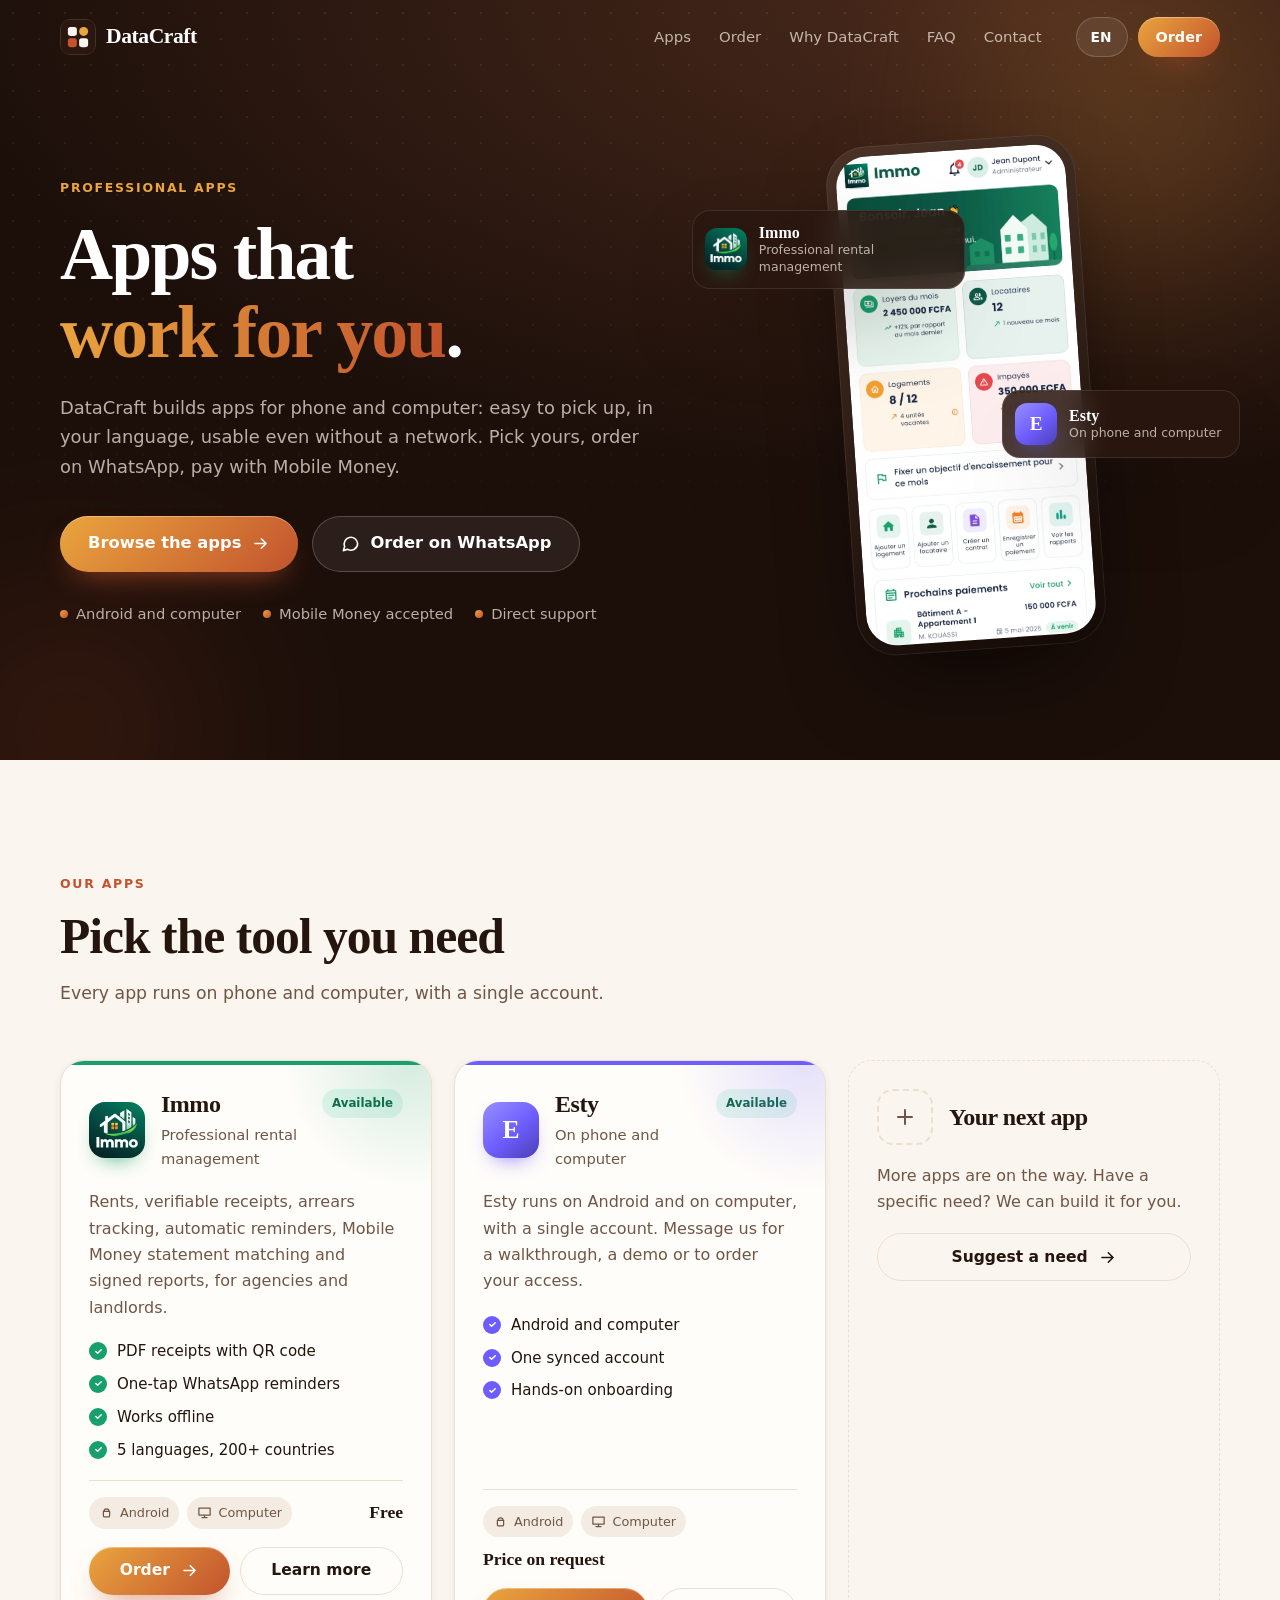
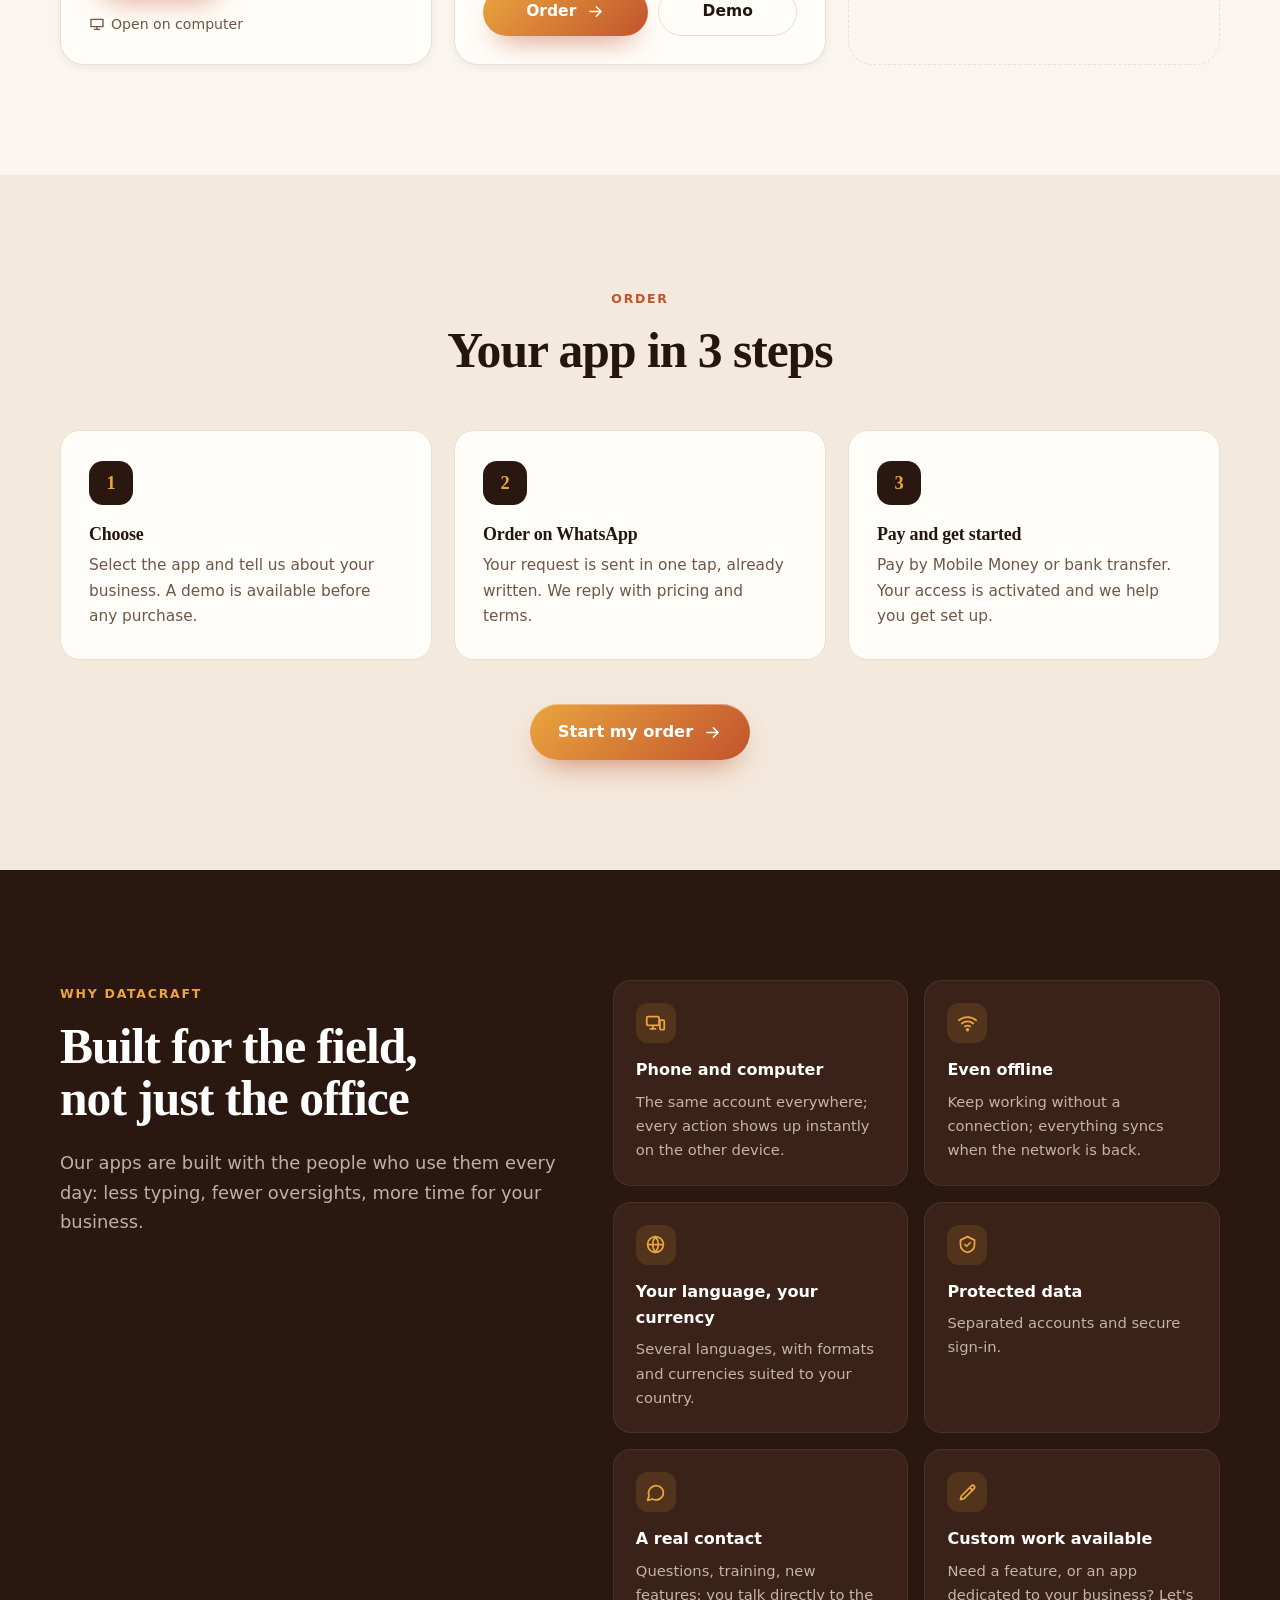
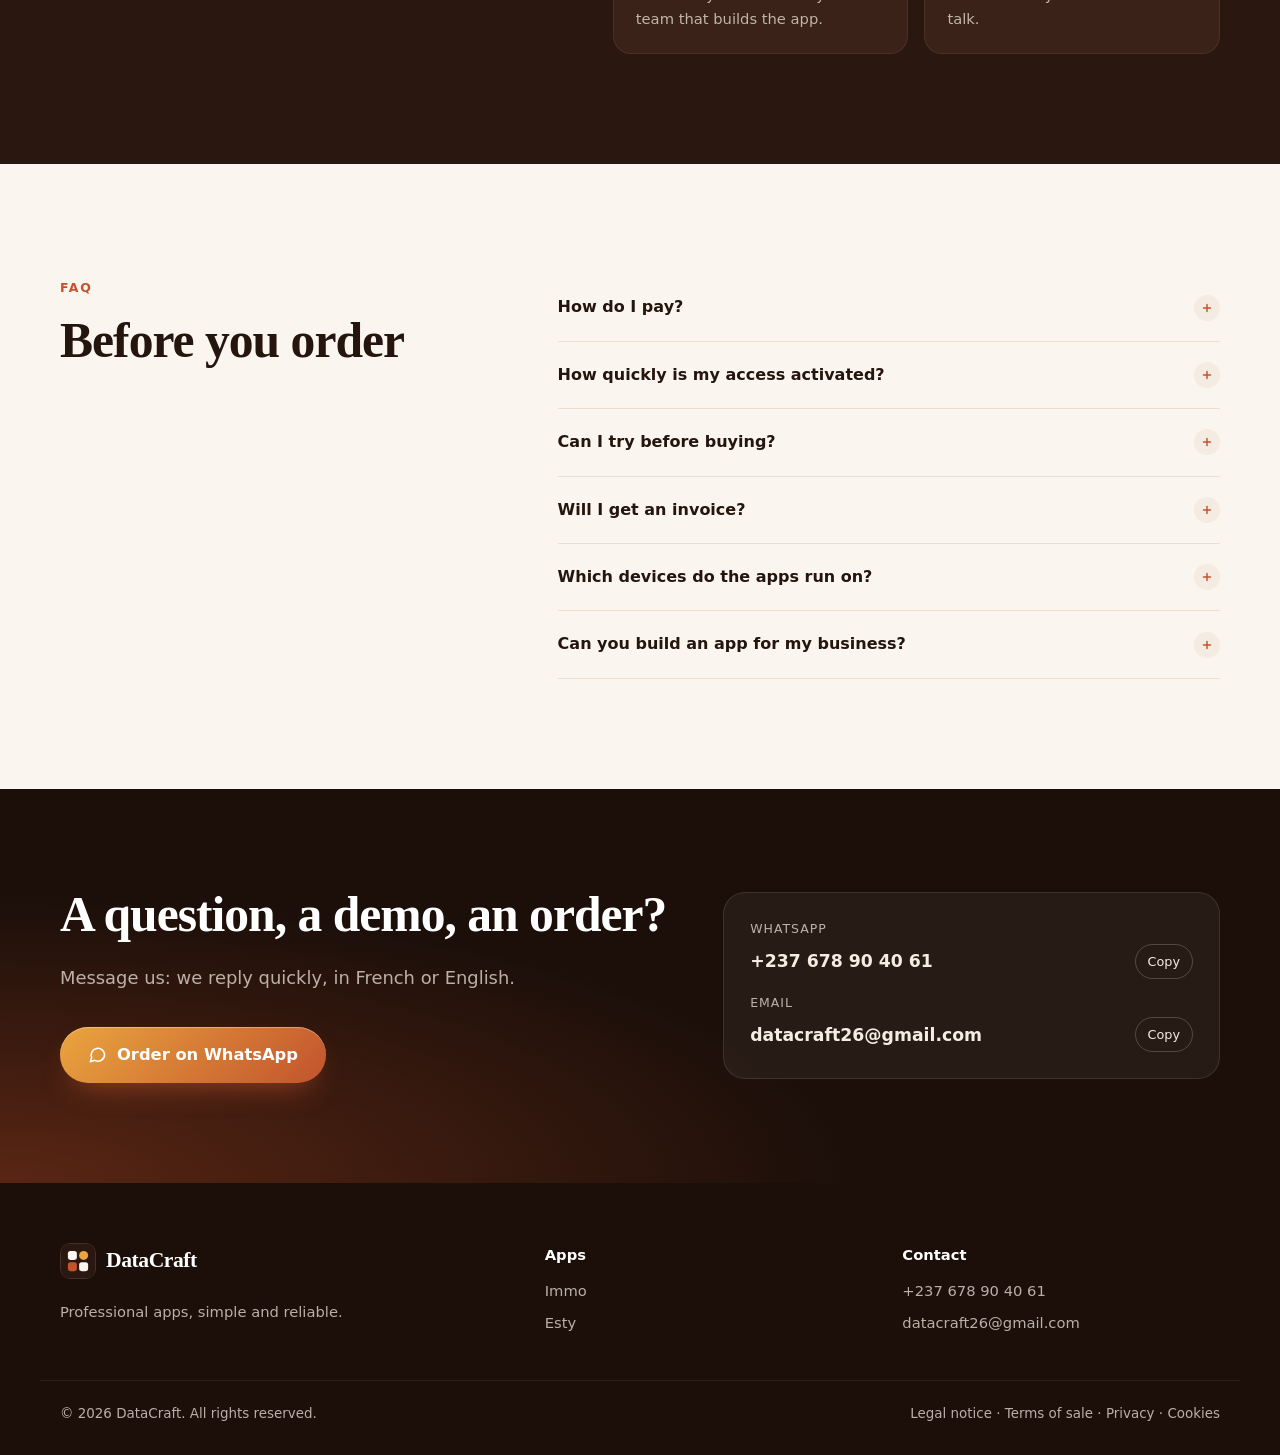
==== commit e3e06766: "DataCraft : logo n°2, domaine datacraft.trade - Logo « Blocs » retenu (avec un fin liseré pour les f" ====
--- a/index.html
+++ b/index.html
@@ -11,7 +11,10 @@
 <meta name="color-scheme" content="light dark">
 <meta property="og:title" content="DataCraft — Applications professionnelles">
 <meta property="og:description" content="Immo, Esty et bientôt d'autres. Commande sur WhatsApp, paiement Mobile Money.">
-<meta property="og:image" content="assets/img/app-home.webp">
+<meta property="og:image" content="https://datacraft.trade/assets/img/app-home.webp">
+<meta property="og:url" content="https://datacraft.trade/">
+<meta property="og:type" content="website">
+<link rel="canonical" href="https://datacraft.trade/">
 <link rel="icon" type="image/svg+xml" href="assets/datacraft.svg">
 <link rel="stylesheet" href="assets/fonts/fonts.css">
 <link rel="stylesheet" href="assets/store.css">
@@ -151,7 +154,7 @@
 <footer class="foot">
   <div class="wrap foot-row">
     <div class="foot-brand">
-      <a class="brand dark" href="#hero"><img src="assets/datacraft.svg" alt="" width="32" height="32"><span>DataCraft</span></a>
+      <a class="brand" href="#hero"><img src="assets/datacraft.svg" alt="" width="32" height="32"><span>DataCraft</span></a>
       <p data-i18n="foot.tag">Des applications professionnelles, simples et fiables.</p>
     </div>
     <div class="foot-col" id="foot-apps"><b data-i18n="foot.apps">Applications</b></div>
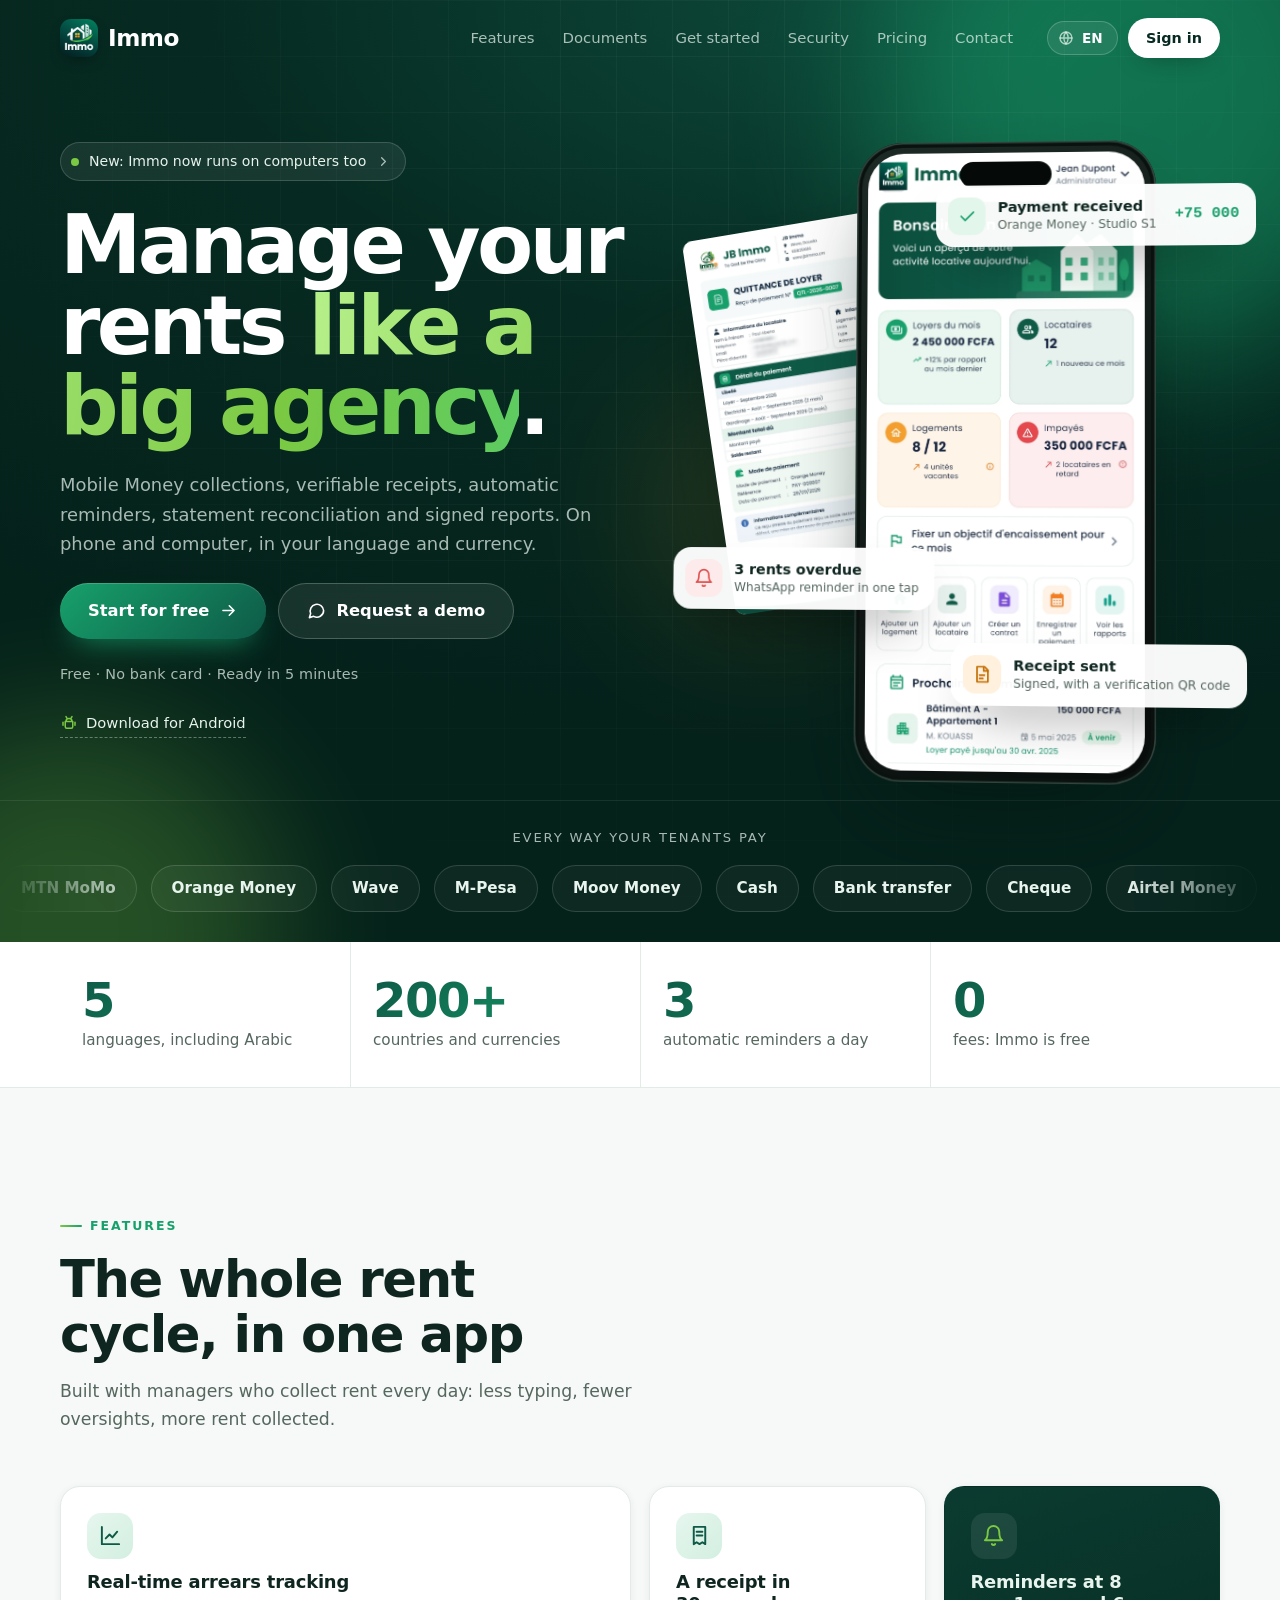
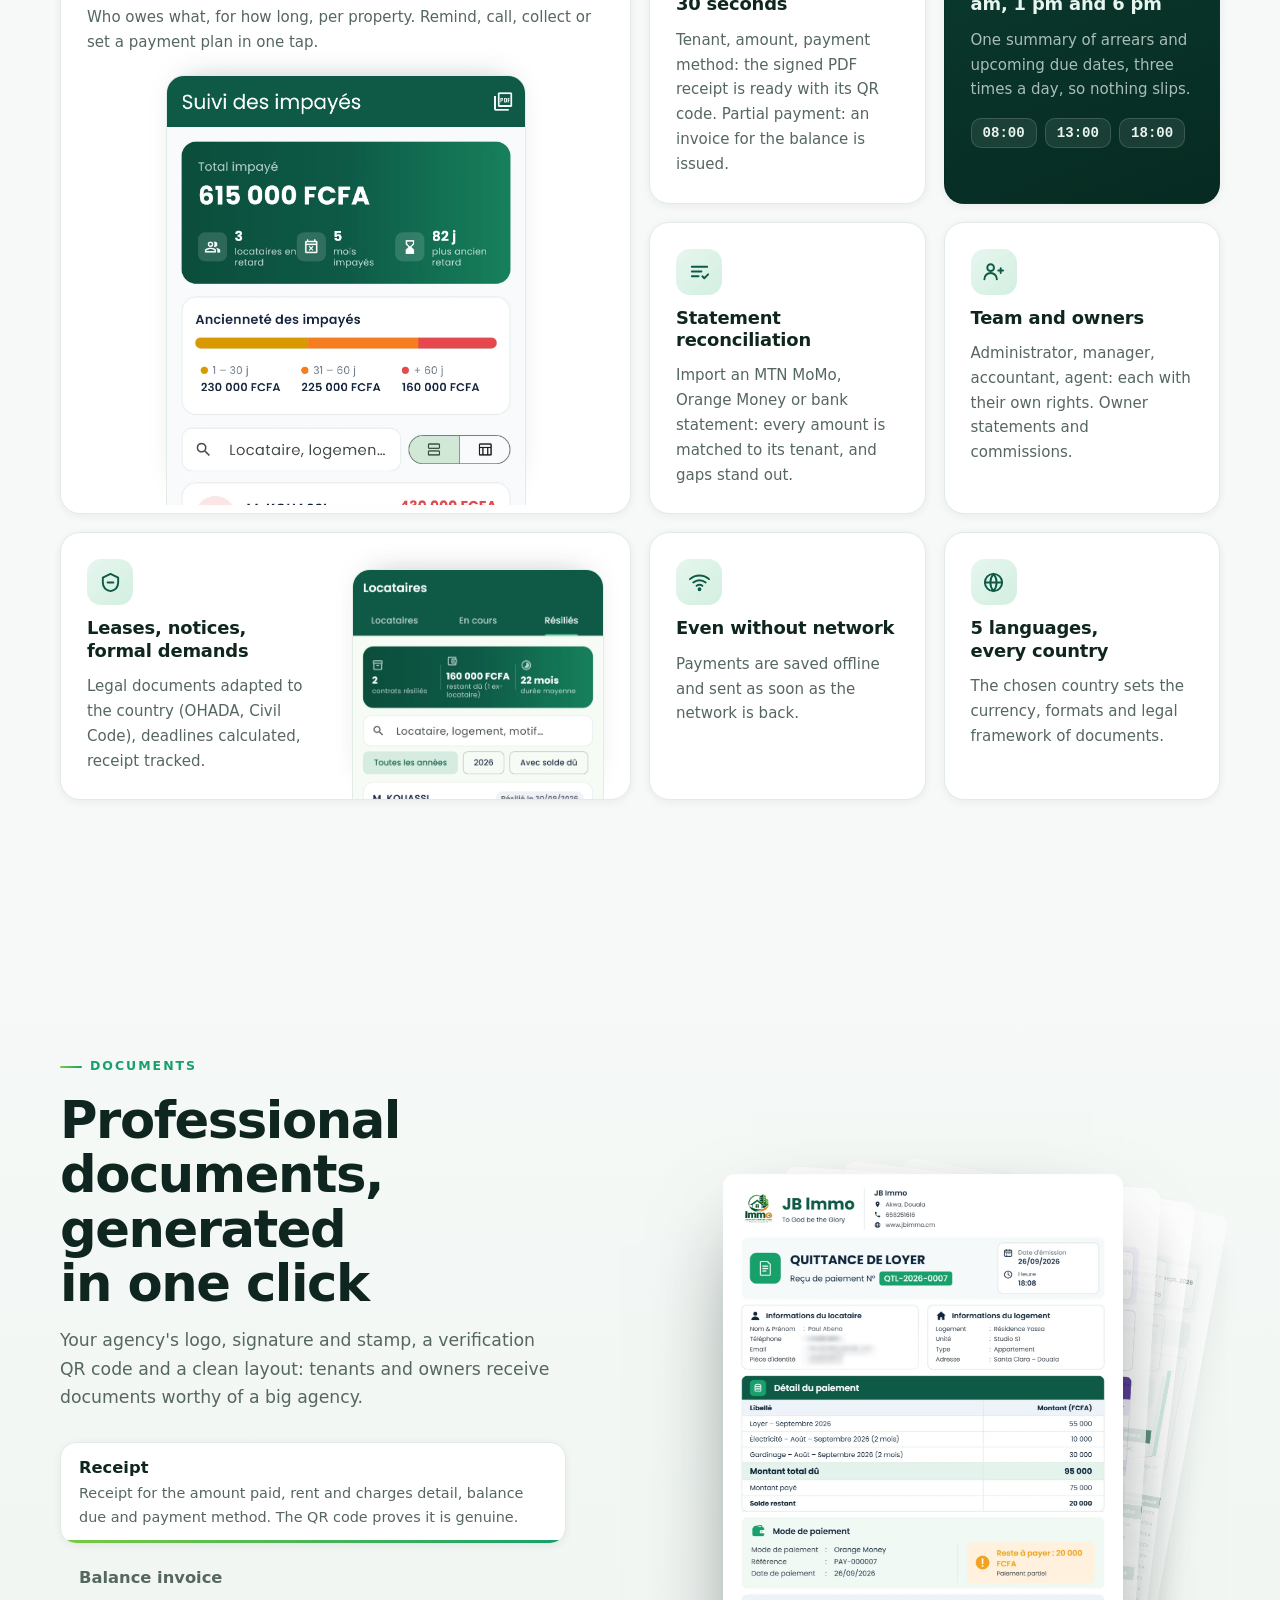
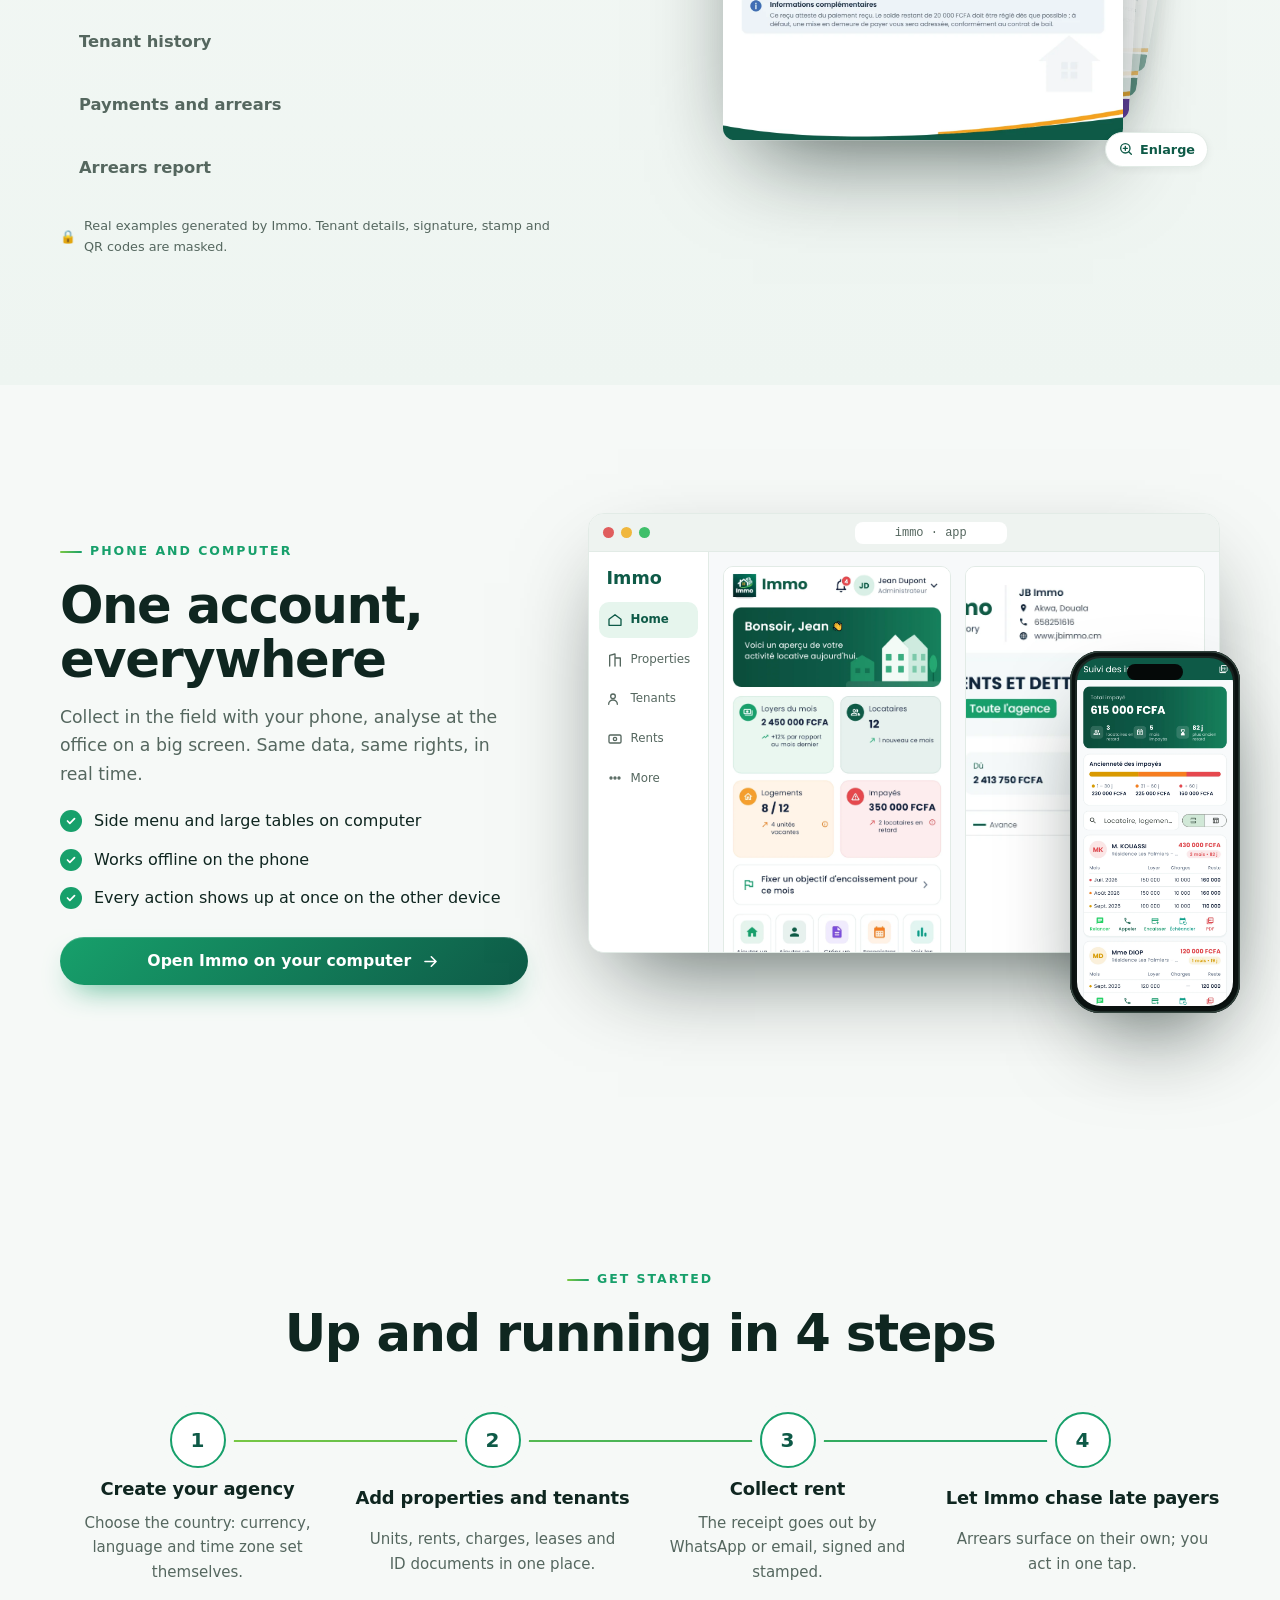
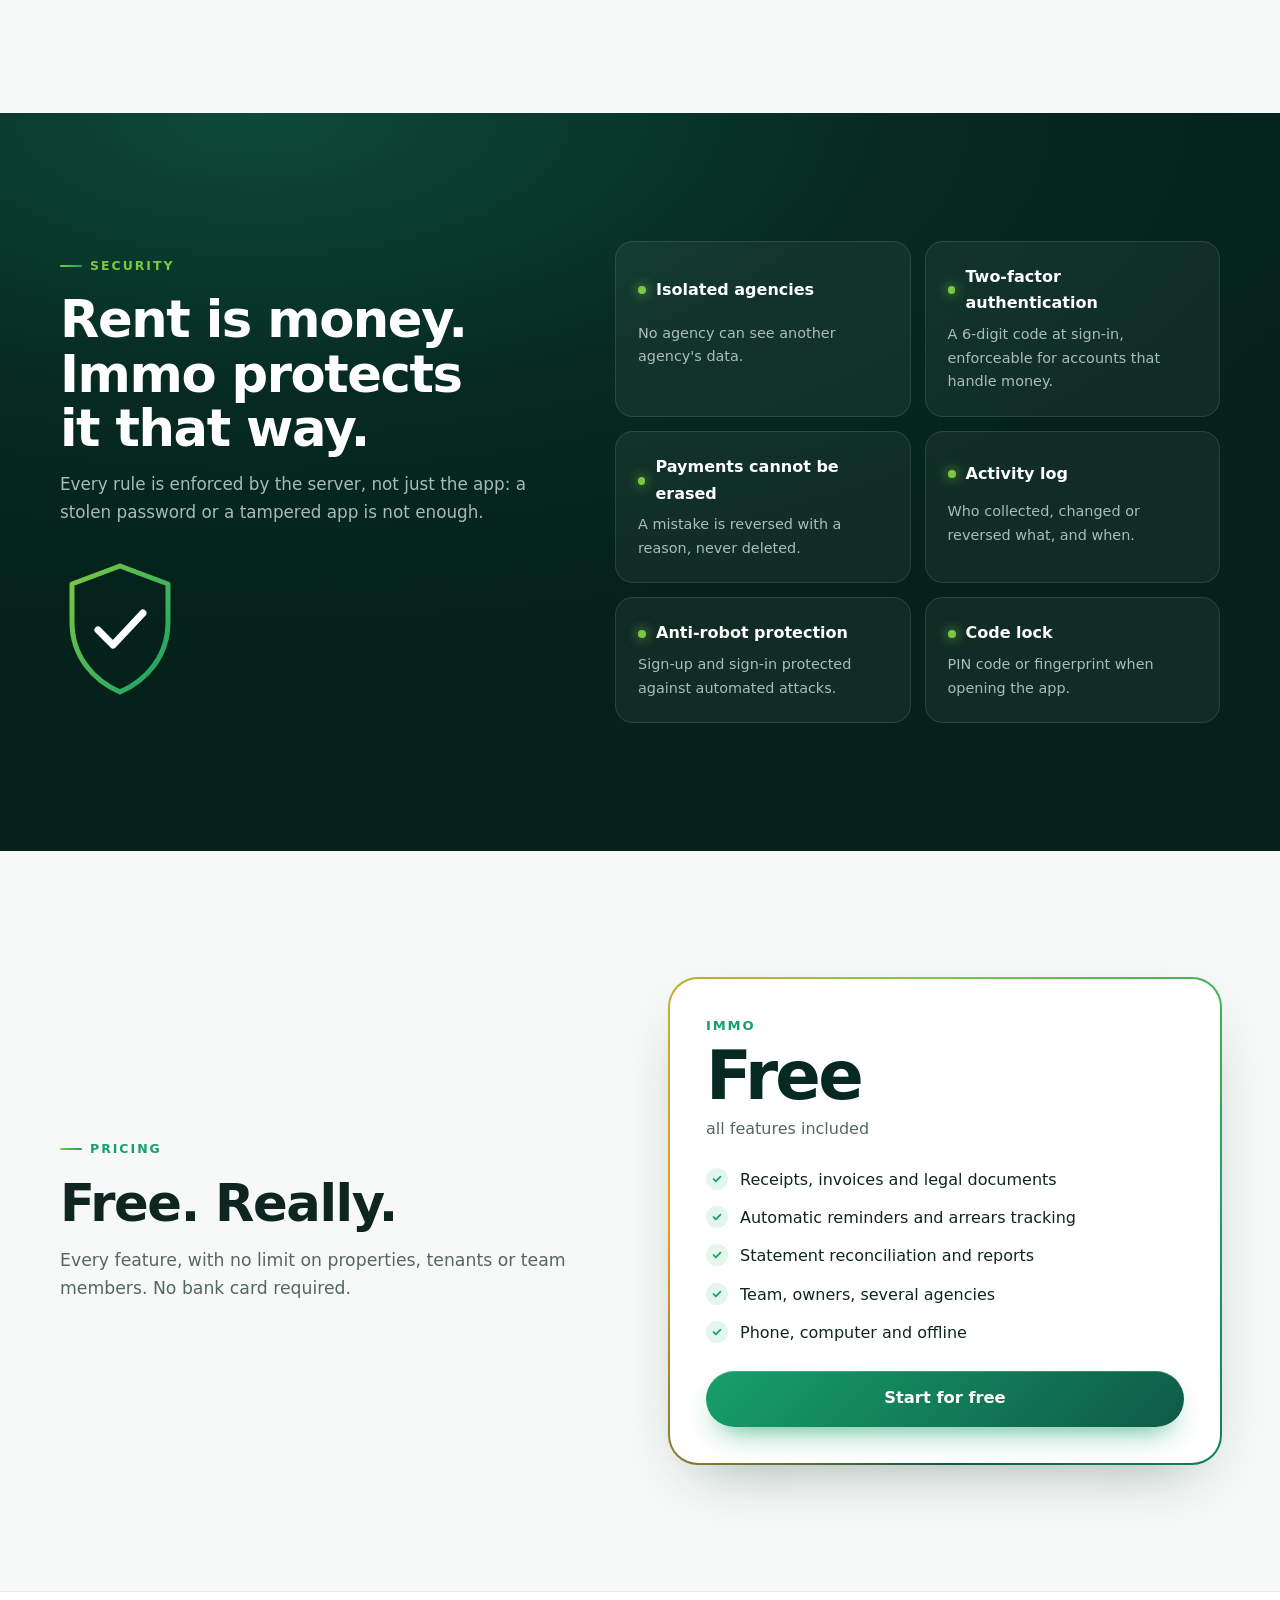
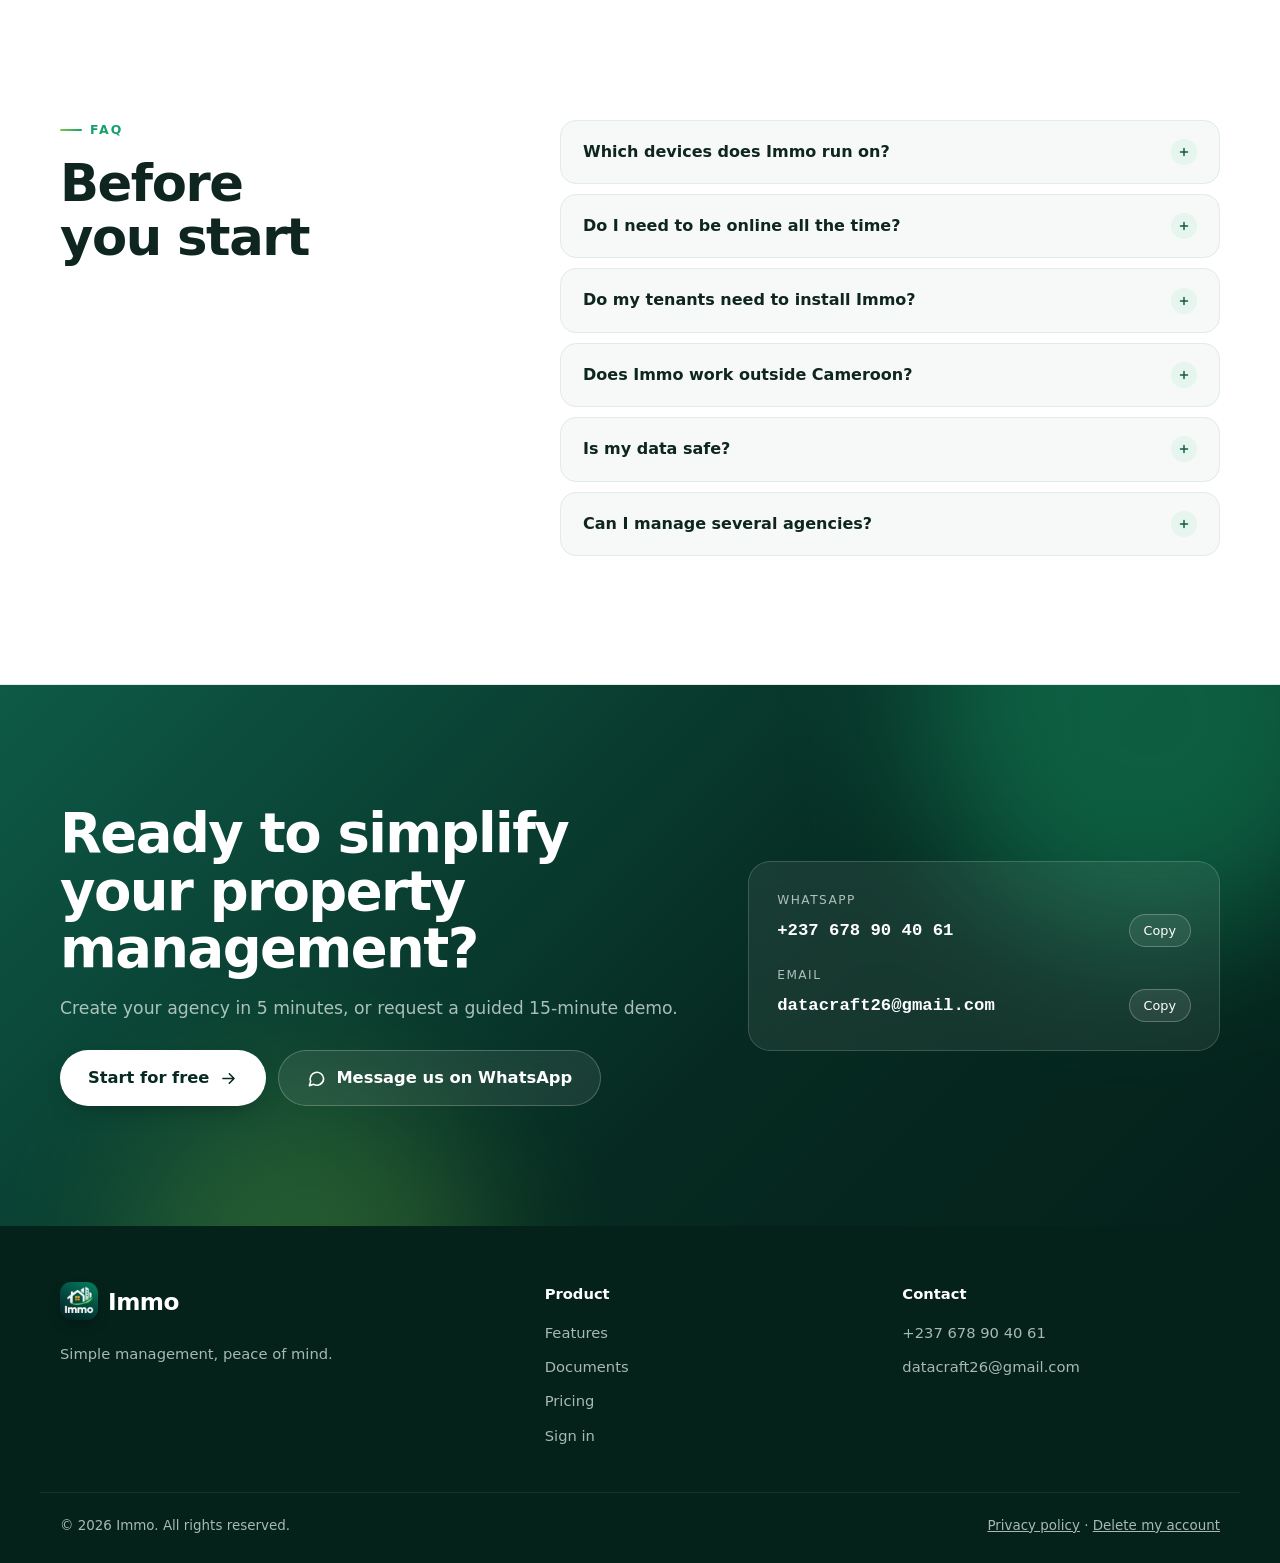
==== commit b0feb8d7: "Retour à la page d'accueil d'Immo (site DataCraft retiré en attendant) Annule 11a1884, b712505, e3e0" ====
--- a/index.html
+++ b/index.html
@@ -3,42 +3,48 @@
 <head>
 <meta charset="utf-8">
 <meta name="viewport" content="width=device-width, initial-scale=1, viewport-fit=cover">
-<meta http-equiv="Content-Security-Policy" content="default-src 'self'; script-src 'self'; style-src 'self' 'unsafe-inline'; font-src 'self'; img-src 'self' data:; connect-src 'self'; object-src 'none'; base-uri 'self'; form-action 'none'">
+<meta http-equiv="Content-Security-Policy" content="default-src 'self'; script-src 'self'; style-src 'self' 'unsafe-inline' https://fonts.googleapis.com; font-src https://fonts.gstatic.com; img-src 'self' data:; connect-src 'self'; object-src 'none'; base-uri 'self'; form-action 'none'">
 <meta name="referrer" content="strict-origin-when-cross-origin">
-<title>DataCraft — Applications professionnelles pour téléphone et ordinateur</title>
-<meta name="description" content="DataCraft conçoit et vend des applications professionnelles pour téléphone et ordinateur : Immo (gestion locative), Esty et bientôt d'autres. Commande sur WhatsApp, paiement Mobile Money.">
-<meta name="theme-color" content="#1c0f0a">
-<meta name="color-scheme" content="light dark">
-<meta property="og:title" content="DataCraft — Applications professionnelles">
-<meta property="og:description" content="Immo, Esty et bientôt d'autres. Commande sur WhatsApp, paiement Mobile Money.">
-<meta property="og:image" content="https://datacraft.trade/assets/img/app-home.webp">
-<meta property="og:url" content="https://datacraft.trade/">
-<meta property="og:type" content="website">
-<link rel="canonical" href="https://datacraft.trade/">
-<link rel="icon" type="image/svg+xml" href="assets/datacraft.svg">
-<link rel="stylesheet" href="assets/fonts/fonts.css">
-<link rel="stylesheet" href="assets/store.css">
+<title>Immo — La gestion locative professionnelle, sur téléphone et ordinateur</title>
+<meta name="description" content="Immo : encaissements Mobile Money, quittances vérifiables, rappels automatiques, suivi des impayés, rapprochement des relevés et rapports signés. Gratuit, en 5 langues, sur téléphone et ordinateur.">
+<meta name="theme-color" content="#062a21">
+<meta property="og:title" content="Immo — La gestion locative professionnelle">
+<meta property="og:description" content="Loyers, quittances, impayés, rappels et rapports signés. Gratuit, sur téléphone et ordinateur.">
+<meta property="og:image" content="assets/img/doc-quittance.webp">
+<link rel="icon" type="image/png" href="assets/immo-64.png">
+<link rel="preconnect" href="https://fonts.googleapis.com">
+<link rel="preconnect" href="https://fonts.gstatic.com" crossorigin>
+<link rel="stylesheet" href="https://fonts.googleapis.com/css2?family=Bricolage+Grotesque:opsz,wght@12..96,500;12..96,700;12..96,800&family=Poppins:wght@400;500;600&family=IBM+Plex+Mono:wght@500;600&family=Tajawal:wght@400;500;700;800&display=swap">
+<link rel="stylesheet" href="assets/site.css">
+<link rel="preload" as="image" href="assets/img/app-home.webp">
 </head>
 <body>
+<div class="progress" aria-hidden="true"><span id="progress"></span></div>
+
 <header class="top" id="top">
   <div class="wrap top-row">
-    <a class="brand" href="#hero" aria-label="DataCraft">
-      <img src="assets/datacraft.svg" alt="" width="36" height="36">
-      <span>DataCraft</span>
+    <a class="brand" href="#hero" aria-label="Immo">
+      <img src="assets/immo-192.png" alt="" width="38" height="38">
+      <span>Immo</span>
     </a>
     <nav class="nav" id="nav" aria-label="Navigation">
-      <a href="#applications" data-i18n="nav.apps">Applications</a>
-      <a href="#commander" data-i18n="nav.order">Commander</a>
-      <a href="#pourquoi" data-i18n="nav.why">Pourquoi DataCraft</a>
-      <a href="#faq" data-i18n="nav.faq">Questions</a>
+      <a href="#fonctionnalites" data-i18n="nav.features">Fonctionnalités</a>
+      <a href="#documents" data-i18n="nav.docs">Documents</a>
+      <a href="#demarrer" data-i18n="nav.how">Démarrer</a>
+      <a href="#securite" data-i18n="nav.security">Sécurité</a>
+      <a href="#tarif" data-i18n="nav.price">Tarif</a>
       <a href="#contact" data-i18n="nav.contact">Contact</a>
+      <a href="app/" class="js-app nav-mobile-cta" data-i18n="cta.login">Se connecter</a>
     </nav>
     <div class="tools">
       <label class="lang-wrap">
         <span class="sr">Langue / Language</span>
-        <select id="lang" class="lang"><option value="fr">FR</option><option value="en">EN</option><option value="es">ES</option><option value="pt">PT</option><option value="ar">AR</option></select>
+        <svg viewBox="0 0 24 24" aria-hidden="true"><circle cx="12" cy="12" r="9"/><path d="M3 12h18M12 3a14 14 0 0 1 0 18M12 3a14 14 0 0 0 0 18"/></svg>
+        <select id="lang" class="lang">
+          <option value="fr">FR</option><option value="en">EN</option><option value="es">ES</option><option value="pt">PT</option><option value="ar">AR</option>
+        </select>
       </label>
-      <button class="btn btn-sm btn-accent js-order hide-sm" type="button" data-i18n="cta.order">Commander</button>
+      <a class="btn btn-sm btn-light js-app hide-sm" href="app/" data-i18n="cta.login">Se connecter</a>
       <button class="menu-btn" id="menu-btn" type="button" aria-label="Menu" aria-expanded="false" aria-controls="nav"><span></span><span></span></button>
     </div>
   </div>
@@ -47,106 +53,287 @@
 <main>
   <!-- ============ ACCUEIL ============ -->
   <section class="hero" id="hero">
-    <div class="hero-bg" aria-hidden="true"><span class="glow g1"></span><span class="glow g2"></span><span class="dots"></span></div>
+    <div class="hero-bg" aria-hidden="true"><span class="orb o1"></span><span class="orb o2"></span><span class="orb o3"></span><span class="grid"></span></div>
     <div class="wrap hero-row">
       <div class="hero-copy">
-        <span class="eyebrow light" data-i18n="hero.eyebrow">Applications professionnelles</span>
-        <h1 data-i18n-html="hero.title">Des applications qui <span class="grad">travaillent pour vous</span>.</h1>
-        <p class="lead" data-i18n="hero.lead">DataCraft conçoit des applications pour téléphone et ordinateur : simples à prendre en main, dans votre langue, utilisables même sans réseau. Choisissez la vôtre, commandez sur WhatsApp, payez par Mobile Money.</p>
+        <a class="badge js-app" href="app/" data-reveal><span class="dot"></span><span data-i18n="hero.badge">Nouveau : Immo fonctionne aussi sur ordinateur</span><svg viewBox="0 0 24 24" aria-hidden="true"><path d="m9 6 6 6-6 6"/></svg></a>
+        <h1 data-i18n-html="hero.title" data-reveal style="--d:80ms">Gérez vos loyers <span class="grad">comme une grande agence</span>.</h1>
+        <p class="lead" data-i18n="hero.lead" data-reveal style="--d:160ms">Encaissements Mobile Money, quittances vérifiables, rappels automatiques, rapprochement des relevés et rapports signés. Sur téléphone et sur ordinateur, dans votre langue et votre monnaie.</p>
+        <div class="cta-row" data-reveal style="--d:240ms">
+          <a class="btn btn-primary btn-lg js-app" href="app/"><span data-i18n="cta.start">Commencer gratuitement</span><svg viewBox="0 0 24 24" aria-hidden="true"><path d="M5 12h14m-6-6 6 6-6 6"/></svg></a>
+          <a class="btn btn-glass btn-lg js-demo" href="#contact"><svg viewBox="0 0 24 24" aria-hidden="true"><path d="M21 12a8.5 8.5 0 0 1-12.6 7.4L3 21l1.6-5.3A8.5 8.5 0 1 1 21 12Z"/></svg><span data-i18n="cta.demo">Demander une démonstration</span></a>
+        </div>
+        <p class="hero-note" data-i18n="hero.note" data-reveal style="--d:320ms">Gratuit · Sans carte bancaire · Prêt en 5 minutes</p>
+        <a class="android-link js-download" href="#contact" data-reveal style="--d:360ms">
+          <svg viewBox="0 0 24 24" aria-hidden="true"><path d="M7 10h10v7a2 2 0 0 1-2 2H9a2 2 0 0 1-2-2v-7ZM8 10a4 4 0 0 1 8 0M9 5 8 3.5M15 5l1-1.5M4 11v4M20 11v4"/></svg>
+          <span data-i18n="cta.android">Télécharger pour Android</span>
+        </a>
+      </div>
+
+      <div class="stage" id="stage" aria-hidden="true">
+        <div class="stage-inner">
+          <div class="doc-float" data-depth="0.6"><img src="assets/img/doc-quittance.webp" alt="" width="1200" height="1697"></div>
+          <div class="phone" data-depth="1">
+            <div class="phone-notch"></div>
+            <div class="phone-screen"><img src="assets/img/app-home.webp" alt="" width="1179" height="3996"></div>
+          </div>
+          <div class="chip chip-paid" data-depth="1.6">
+            <span class="chip-ic ok"><svg viewBox="0 0 24 24"><path d="m5 12 5 5L20 7"/></svg></span>
+            <span><b data-i18n="float.paid">Paiement reçu</b><small data-i18n="float.paidSub">Orange Money · Studio S1</small></span>
+            <strong class="mono">+75 000</strong>
+          </div>
+          <div class="chip chip-alert" data-depth="1.3">
+            <span class="chip-ic warn"><svg viewBox="0 0 24 24"><path d="M18 8a6 6 0 1 0-12 0c0 7-3 9-3 9h18s-3-2-3-9M13.7 21a2 2 0 0 1-3.4 0"/></svg></span>
+            <span><b data-i18n="float.alert">3 loyers en retard</b><small data-i18n="float.alertSub">Relance WhatsApp en un appui</small></span>
+          </div>
+          <div class="chip chip-doc" data-depth="1.9">
+            <span class="chip-ic doc"><svg viewBox="0 0 24 24"><path d="M6 3h9l4 4v14H6z"/><path d="M14 3v5h5M9 13h6M9 17h4"/></svg></span>
+            <span><b data-i18n="float.doc">Quittance envoyée</b><small data-i18n="float.docSub">Signée, avec QR code de vérification</small></span>
+          </div>
+        </div>
+      </div>
+    </div>
+
+    <div class="rails">
+      <p class="wrap rails-label" data-i18n="rails.label">Tous les moyens de paiement de vos locataires</p>
+      <div class="marquee">
+        <ul class="marquee-track">
+          <li>MTN MoMo</li><li>Orange Money</li><li>Wave</li><li>M-Pesa</li><li>Moov Money</li><li data-i18n="rails.cash">Espèces</li><li data-i18n="rails.bank">Virement bancaire</li><li data-i18n="rails.cheque">Chèque</li><li>Airtel Money</li><li>Free Money</li>
+        </ul>
+      </div>
+    </div>
+  </section>
+
+  <!-- ============ CHIFFRES ============ -->
+  <section class="stats">
+    <div class="wrap stats-row">
+      <div class="stat" data-reveal><b><span data-count="5">5</span></b><span data-i18n="stat.langs">langues, dont l'arabe</span></div>
+      <div class="stat" data-reveal style="--d:80ms"><b><span data-count="200">200</span>+</b><span data-i18n="stat.countries">pays et leurs monnaies</span></div>
+      <div class="stat" data-reveal style="--d:160ms"><b><span data-count="3">3</span></b><span data-i18n="stat.reminders">rappels automatiques par jour</span></div>
+      <div class="stat" data-reveal style="--d:240ms"><b><span data-count="0">0</span></b><span data-i18n="stat.fees">frais : Immo est gratuit</span></div>
+    </div>
+  </section>
+
+  <!-- ============ FONCTIONNALITÉS ============ -->
+  <section class="section" id="fonctionnalites">
+    <div class="wrap">
+      <div class="head" data-reveal>
+        <span class="eyebrow" data-i18n="features.eyebrow">Fonctionnalités</span>
+        <h2 data-i18n="features.title">Tout le cycle du loyer, dans une seule application</h2>
+        <p class="lead-dark" data-i18n="features.lead">Conçu avec des gestionnaires qui encaissent tous les jours : moins de saisie, moins d'oublis, plus de loyers encaissés.</p>
+      </div>
+      <div class="bento">
+        <article class="card card-shot span-2 row-2" data-reveal>
+          <div class="card-text">
+            <span class="ic"><svg viewBox="0 0 24 24"><path d="M3 3v18h18"/><path d="m7 15 4-4 3 3 5-6"/></svg></span>
+            <h3 data-i18n="b1.t">Suivi des impayés en temps réel</h3>
+            <p data-i18n="b1.d">Qui doit quoi, depuis combien de temps, par logement. Relance, appel, encaissement ou échéancier en un appui.</p>
+          </div>
+          <div class="shot shot-arrears"><img src="assets/img/app-arrears.webp" alt="" loading="lazy" width="1179" height="3375"></div>
+        </article>
+        <article class="card" data-reveal style="--d:60ms">
+          <span class="ic"><svg viewBox="0 0 24 24"><path d="M6 3h12v18l-3-2-3 2-3-2-3 2z"/><path d="M9 8h6M9 12h6"/></svg></span>
+          <h3 data-i18n="b2.t">Quittance en 30 secondes</h3>
+          <p data-i18n="b2.d">Locataire, montant, moyen de paiement : la quittance PDF est prête, signée, avec son QR code.</p>
+        </article>
+        <article class="card card-dark" data-reveal style="--d:120ms">
+          <span class="ic"><svg viewBox="0 0 24 24"><path d="M18 8a6 6 0 1 0-12 0c0 7-3 9-3 9h18s-3-2-3-9M13.7 21a2 2 0 0 1-3.4 0"/></svg></span>
+          <h3 data-i18n="b3.t">Rappels à 8 h, 13 h et 18 h</h3>
+          <p data-i18n="b3.d">Un résumé unique des retards et des échéances proches, trois fois par jour.</p>
+          <div class="times"><span>08:00</span><span>13:00</span><span>18:00</span></div>
+        </article>
+        <article class="card" data-reveal>
+          <span class="ic"><svg viewBox="0 0 24 24"><path d="M4 7h16M4 12h10M4 17h7"/><path d="m15 17 2 2 4-4"/></svg></span>
+          <h3 data-i18n="b4.t">Rapprochement des relevés</h3>
+          <p data-i18n="b4.d">Importez un relevé MTN MoMo, Orange Money ou bancaire : chaque somme est reliée à son locataire.</p>
+        </article>
+        <article class="card card-shot span-2" data-reveal style="--d:60ms">
+          <div class="card-text">
+            <span class="ic"><svg viewBox="0 0 24 24"><path d="M12 3 4 7v5c0 5 3.4 8 8 9 4.6-1 8-4 8-9V7z"/><path d="M9 12h6"/></svg></span>
+            <h3 data-i18n="b5.t">Contrats, préavis, mises en demeure</h3>
+            <p data-i18n="b5.d">Documents juridiques adaptés au pays (OHADA, Code civil), délais calculés, suivi de la réception.</p>
+          </div>
+          <div class="shot shot-contracts"><img src="assets/img/app-contracts.webp" alt="" loading="lazy" width="1179" height="2739"></div>
+        </article>
+        <article class="card" data-reveal style="--d:120ms">
+          <span class="ic"><svg viewBox="0 0 24 24"><circle cx="9" cy="8" r="3.5"/><path d="M2.5 20a6.5 6.5 0 0 1 13 0M17 11h5M19.5 8.5v5"/></svg></span>
+          <h3 data-i18n="b6.t">Équipe et propriétaires</h3>
+          <p data-i18n="b6.d">Administrateur, gestionnaire, comptable, agent : chacun ses droits.</p>
+        </article>
+        <article class="card" data-reveal>
+          <span class="ic"><svg viewBox="0 0 24 24"><path d="M2 8.5a15 15 0 0 1 20 0M5.5 12a10 10 0 0 1 13 0M9 15.5a5 5 0 0 1 6 0"/><circle cx="12" cy="19" r="1"/></svg></span>
+          <h3 data-i18n="b7.t">Même sans réseau</h3>
+          <p data-i18n="b7.d">Les paiements s'enregistrent hors connexion et partent dès le retour du réseau.</p>
+        </article>
+        <article class="card" data-reveal style="--d:60ms">
+          <span class="ic"><svg viewBox="0 0 24 24"><circle cx="12" cy="12" r="9"/><path d="M3 12h18M12 3a14 14 0 0 1 0 18M12 3a14 14 0 0 0 0 18"/></svg></span>
+          <h3 data-i18n="b8.t">5 langues, tous les pays</h3>
+          <p data-i18n="b8.d">Le pays choisi règle la monnaie, les formats et le cadre juridique.</p>
+        </article>
+      </div>
+    </div>
+  </section>
+
+  <!-- ============ DOCUMENTS ============ -->
+  <section class="section docs-section" id="documents">
+    <div class="wrap docs">
+      <div class="docs-copy">
+        <div class="head" data-reveal>
+          <span class="eyebrow" data-i18n="docs.eyebrow">Documents</span>
+          <h2 data-i18n="docs.title">Des documents professionnels, générés en un clic</h2>
+          <p class="lead-dark" data-i18n="docs.lead">Logo, signature et cachet de votre agence, QR code de vérification, mise en page soignée.</p>
+        </div>
+        <div class="doc-tabs" role="tablist" data-reveal>
+          <button role="tab" type="button" class="doc-tab" data-doc="0" aria-selected="true"><b data-i18n="d.quittance">Quittance</b><span data-i18n="dq.d"></span><i class="bar"></i></button>
+          <button role="tab" type="button" class="doc-tab" data-doc="1" aria-selected="false"><b data-i18n="d.facture">Facture du reste</b><span data-i18n="df.d"></span><i class="bar"></i></button>
+          <button role="tab" type="button" class="doc-tab" data-doc="2" aria-selected="false"><b data-i18n="d.historique">Historique locataire</b><span data-i18n="dh.d"></span><i class="bar"></i></button>
+          <button role="tab" type="button" class="doc-tab" data-doc="3" aria-selected="false"><b data-i18n="d.dettes">Paiements et dettes</b><span data-i18n="dd.d"></span><i class="bar"></i></button>
+          <button role="tab" type="button" class="doc-tab" data-doc="4" aria-selected="false"><b data-i18n="d.impayes">État des impayés</b><span data-i18n="di.d"></span><i class="bar"></i></button>
+        </div>
+        <p class="docs-note" data-i18n="docs.note">Exemples réels générés par Immo. Coordonnées du locataire, signature, cachet et QR codes masqués.</p>
+      </div>
+      <div class="doc-stack" id="doc-stack" data-reveal>
+        <button class="doc-card" data-doc="0" type="button"><img src="assets/img/doc-quittance.webp" alt="Quittance de loyer générée par Immo" loading="lazy" width="1200" height="1697"></button>
+        <button class="doc-card" data-doc="1" type="button"><img src="assets/img/doc-facture.webp" alt="Facture du reste à payer générée par Immo" loading="lazy" width="1200" height="1697"></button>
+        <button class="doc-card" data-doc="2" type="button"><img src="assets/img/doc-historique.webp" alt="Historique des paiements d'un locataire" loading="lazy" width="1200" height="1697"></button>
+        <button class="doc-card" data-doc="3" type="button"><img src="assets/img/doc-dettes.webp" alt="Rapport paiements et dettes de l'agence" loading="lazy" width="1200" height="1697"></button>
+        <button class="doc-card landscape" data-doc="4" type="button"><img src="assets/img/doc-impayes.webp" alt="État des impayés" loading="lazy" width="1600" height="1131"></button>
+        <span class="zoom-hint"><svg viewBox="0 0 24 24" aria-hidden="true"><circle cx="11" cy="11" r="7"/><path d="m20 20-4-4M11 8v6M8 11h6"/></svg><span data-i18n="docs.open">Agrandir</span></span>
+      </div>
+    </div>
+  </section>
+
+  <!-- ============ TÉLÉPHONE ET ORDINATEUR ============ -->
+  <section class="section devices-section">
+    <div class="wrap devices">
+      <div class="head" data-reveal>
+        <span class="eyebrow" data-i18n="dev.eyebrow">Téléphone et ordinateur</span>
+        <h2 data-i18n="dev.title">Un seul compte, partout</h2>
+        <p class="lead-dark" data-i18n="dev.lead">Encaissez sur le terrain avec le téléphone, analysez au bureau sur grand écran.</p>
+        <ul class="ticks">
+          <li data-i18n="dev1">Menu latéral et grands tableaux sur ordinateur</li>
+          <li data-i18n="dev2">Fonctionne hors connexion sur le téléphone</li>
+          <li data-i18n="dev3">Chaque action se retrouve aussitôt sur l'autre appareil</li>
+        </ul>
+        <a class="btn btn-primary js-app" href="app/"><span data-i18n="cta.web">Ouvrir Immo sur ordinateur</span><svg viewBox="0 0 24 24" aria-hidden="true"><path d="M5 12h14m-6-6 6 6-6 6"/></svg></a>
+      </div>
+      <div class="device-scene" data-reveal aria-hidden="true">
+        <div class="browser">
+          <div class="browser-bar"><i></i><i></i><i></i><span class="url">immo · app</span></div>
+          <div class="browser-body">
+            <aside class="rail">
+              <b>Immo</b>
+              <span class="on"><svg viewBox="0 0 24 24"><path d="M3 11 12 4l9 7v9H3z"/></svg><em data-i18n="mock.home">Accueil</em></span>
+              <span><svg viewBox="0 0 24 24"><path d="M4 21V5l8-2v18M12 9h8v12"/></svg><em data-i18n="mock.props">Logements</em></span>
+              <span><svg viewBox="0 0 24 24"><circle cx="9" cy="8" r="3.5"/><path d="M2.5 20a6.5 6.5 0 0 1 13 0"/></svg><em data-i18n="mock.tenants">Locataires</em></span>
+              <span><svg viewBox="0 0 24 24"><rect x="3" y="6" width="18" height="12" rx="2"/><circle cx="12" cy="12" r="2.5"/></svg><em data-i18n="mock.rents">Loyers</em></span>
+              <span><svg viewBox="0 0 24 24"><circle cx="6" cy="12" r="1.5"/><circle cx="12" cy="12" r="1.5"/><circle cx="18" cy="12" r="1.5"/></svg><em data-i18n="mock.more">Plus</em></span>
+            </aside>
+            <div class="browser-content">
+              <img class="bc-home" src="assets/img/app-home.webp" alt="" loading="lazy">
+              <img class="bc-doc" src="assets/img/doc-dettes.webp" alt="" loading="lazy">
+            </div>
+          </div>
+        </div>
+        <div class="phone phone-sm">
+          <div class="phone-notch"></div>
+          <div class="phone-screen still"><img src="assets/img/app-arrears.webp" alt="" loading="lazy"></div>
+        </div>
+      </div>
+    </div>
+  </section>
+
+  <!-- ============ DÉMARRER ============ -->
+  <section class="section" id="demarrer">
+    <div class="wrap">
+      <div class="head center" data-reveal>
+        <span class="eyebrow" data-i18n="how.eyebrow">Démarrer</span>
+        <h2 data-i18n="how.title">Opérationnel en 4 étapes</h2>
+      </div>
+      <ol class="steps" id="steps">
+        <li class="step" data-reveal><span class="num">1</span><h3 data-i18n="s1.t">Créez votre agence</h3><p data-i18n="s1.d">Choisissez le pays : monnaie, langue et fuseau horaire se règlent seuls.</p></li>
+        <li class="step" data-reveal style="--d:120ms"><span class="num">2</span><h3 data-i18n="s2.t">Ajoutez logements et locataires</h3><p data-i18n="s2.d">Unités, loyers, charges, contrats et pièces d'identité au même endroit.</p></li>
+        <li class="step" data-reveal style="--d:240ms"><span class="num">3</span><h3 data-i18n="s3.t">Encaissez</h3><p data-i18n="s3.d">La quittance part par WhatsApp ou e-mail, signée et cachetée.</p></li>
+        <li class="step" data-reveal style="--d:360ms"><span class="num">4</span><h3 data-i18n="s4.t">Laissez Immo relancer</h3><p data-i18n="s4.d">Les retards remontent seuls ; vous agissez en un appui.</p></li>
+      </ol>
+    </div>
+  </section>
+
+  <!-- ============ SÉCURITÉ ============ -->
+  <section class="section security" id="securite">
+    <div class="wrap sec-row">
+      <div class="head" data-reveal>
+        <span class="eyebrow light" data-i18n="sec.eyebrow">Sécurité</span>
+        <h2 data-i18n="sec.title">Vos loyers sont de l'argent. Immo les protège comme tel.</h2>
+        <p class="lead" data-i18n="sec.lead">Chaque règle est vérifiée par le serveur, pas seulement par l'application.</p>
+        <div class="shield" aria-hidden="true">
+          <svg viewBox="0 0 120 140"><defs><linearGradient id="sg" x1="0" y1="0" x2="1" y2="1"><stop offset="0" stop-color="#7BC943"/><stop offset="1" stop-color="#17A06B"/></linearGradient></defs><path class="shield-path" d="M60 6 12 24v38c0 34 21 58 48 70 27-12 48-36 48-70V24z" fill="none" stroke="url(#sg)" stroke-width="5"/><path class="shield-check" d="m38 70 15 15 30-32" fill="none" stroke="#fff" stroke-width="7" stroke-linecap="round" stroke-linejoin="round"/></svg>
+        </div>
+      </div>
+      <ul class="sec-grid">
+        <li data-reveal><b data-i18n="sec1.t">Agences cloisonnées</b><span data-i18n="sec1.d">Aucune agence ne peut voir les données d'une autre.</span></li>
+        <li data-reveal style="--d:60ms"><b data-i18n="sec2.t">Double authentification</b><span data-i18n="sec2.d">Code à 6 chiffres à la connexion.</span></li>
+        <li data-reveal style="--d:120ms"><b data-i18n="sec3.t">Paiements non effaçables</b><span data-i18n="sec3.d">Une erreur s'annule avec un motif, elle ne s'efface jamais.</span></li>
+        <li data-reveal style="--d:180ms"><b data-i18n="sec4.t">Journal d'activité</b><span data-i18n="sec4.d">Qui a encaissé, modifié ou annulé quoi, et quand.</span></li>
+        <li data-reveal style="--d:240ms"><b data-i18n="sec5.t">Protection anti-robot</b><span data-i18n="sec5.d">Inscription et connexion protégées.</span></li>
+        <li data-reveal style="--d:300ms"><b data-i18n="sec6.t">Verrouillage par code</b><span data-i18n="sec6.d">Code PIN ou empreinte digitale à l'ouverture.</span></li>
+      </ul>
+    </div>
+  </section>
+
+  <!-- ============ TARIF ============ -->
+  <section class="section" id="tarif">
+    <div class="wrap price-row">
+      <div class="head" data-reveal>
+        <span class="eyebrow" data-i18n="price.eyebrow">Tarif</span>
+        <h2 data-i18n="price.title">Gratuit. Vraiment.</h2>
+        <p class="lead-dark" data-i18n="price.lead">Toutes les fonctionnalités, sans limite. Aucune carte bancaire demandée.</p>
+      </div>
+      <div class="price-card" data-reveal>
+        <div class="price-top"><span class="plan" data-i18n="price.plan">Immo</span><span class="amount" data-i18n="price.amount">Gratuit</span><span class="per" data-i18n="price.per">toutes fonctionnalités incluses</span></div>
+        <ul class="checks">
+          <li data-i18n="pc1">Quittances, factures et documents juridiques</li>
+          <li data-i18n="pc2">Rappels automatiques et suivi des impayés</li>
+          <li data-i18n="pc3">Rapprochement des relevés et rapports</li>
+          <li data-i18n="pc4">Équipe, propriétaires, plusieurs agences</li>
+          <li data-i18n="pc5">Téléphone, ordinateur et hors connexion</li>
+        </ul>
+        <a class="btn btn-primary btn-lg btn-block js-app" href="app/" data-i18n="cta.start">Commencer gratuitement</a>
+      </div>
+    </div>
+  </section>
+
+  <!-- ============ FAQ ============ -->
+  <section class="section faq-section">
+    <div class="wrap faq-row">
+      <div class="head" data-reveal>
+        <span class="eyebrow" data-i18n="faq.eyebrow">Questions fréquentes</span>
+        <h2 data-i18n="faq.title">Avant de commencer</h2>
+      </div>
+      <div class="faq" data-reveal>
+        <details><summary data-i18n="q1">Sur quels appareils fonctionne Immo ?</summary><div class="ans"><p data-i18n="a1"></p></div></details>
+        <details><summary data-i18n="q2">Faut-il une connexion internet en permanence ?</summary><div class="ans"><p data-i18n="a2"></p></div></details>
+        <details><summary data-i18n="q3">Mes locataires doivent-ils installer Immo ?</summary><div class="ans"><p data-i18n="a3"></p></div></details>
+        <details><summary data-i18n="q4">Immo fonctionne-t-il hors du Cameroun ?</summary><div class="ans"><p data-i18n="a4"></p></div></details>
+        <details><summary data-i18n="q5">Mes données sont-elles en sécurité ?</summary><div class="ans"><p data-i18n="a5"></p></div></details>
+        <details><summary data-i18n="q6">Puis-je gérer plusieurs agences ?</summary><div class="ans"><p data-i18n="a6"></p></div></details>
+      </div>
+    </div>
+  </section>
+
+  <!-- ============ APPEL FINAL / CONTACT ============ -->
+  <section class="final" id="contact">
+    <div class="final-bg" aria-hidden="true"><span class="orb o1"></span><span class="orb o2"></span></div>
+    <div class="wrap final-row">
+      <div data-reveal>
+        <h2 data-i18n="final.title">Prêt à simplifier votre gestion locative ?</h2>
+        <p class="lead" data-i18n="final.lead">Créez votre agence en 5 minutes, ou demandez une démonstration guidée de 15 minutes.</p>
         <div class="cta-row">
-          <a class="btn btn-accent btn-lg" href="#applications"><span data-i18n="cta.browse">Voir les applications</span><svg viewBox="0 0 24 24" aria-hidden="true"><path d="M5 12h14m-6-6 6 6-6 6"/></svg></a>
-          <button class="btn btn-glass btn-lg js-order" type="button"><svg viewBox="0 0 24 24" aria-hidden="true"><path d="M21 12a8.5 8.5 0 0 1-12.6 7.4L3 21l1.6-5.3A8.5 8.5 0 1 1 21 12Z"/></svg><span data-i18n="cta.whatsapp">Commander sur WhatsApp</span></button>
-        </div>
-        <ul class="hero-points">
-          <li data-i18n="hero.p1">Android et ordinateur</li>
-          <li data-i18n="hero.p2">Mobile Money accepté</li>
-          <li data-i18n="hero.p3">Support direct</li>
-        </ul>
-      </div>
-      <div class="shelf" aria-hidden="true" id="shelf"></div>
-    </div>
-  </section>
-
-  <!-- ============ APPLICATIONS ============ -->
-  <section class="section" id="applications">
-    <div class="wrap">
-      <div class="head">
-        <span class="eyebrow" data-i18n="apps.eyebrow">Nos applications</span>
-        <h2 data-i18n="apps.title">Choisissez l'outil qu'il vous faut</h2>
-        <p class="lead-dark" data-i18n="apps.lead">Chaque application fonctionne sur téléphone et sur ordinateur, avec un seul compte.</p>
-      </div>
-      <div class="apps" id="apps">
-        <noscript><p class="noscript">Activez JavaScript pour voir le catalogue, ou écrivez-nous : datacraft26@gmail.com — <a href="immo/">Immo</a></p></noscript>
-      </div>
-    </div>
-  </section>
-
-  <!-- ============ COMMANDER ============ -->
-  <section class="section section-alt" id="commander">
-    <div class="wrap">
-      <div class="head center">
-        <span class="eyebrow" data-i18n="how.eyebrow">Commander</span>
-        <h2 data-i18n="how.title">Votre application en 3 étapes</h2>
-      </div>
-      <ol class="steps">
-        <li class="step"><span class="num">1</span><h3 data-i18n="s1.t">Choisissez</h3><p data-i18n="s1.d">Sélectionnez l'application et indiquez votre activité. Une démonstration est possible avant tout achat.</p></li>
-        <li class="step"><span class="num">2</span><h3 data-i18n="s2.t">Commandez sur WhatsApp</h3><p data-i18n="s2.d">Votre demande part en un appui, déjà rédigée. Nous vous répondons avec le tarif et les modalités.</p></li>
-        <li class="step"><span class="num">3</span><h3 data-i18n="s3.t">Payez et démarrez</h3><p data-i18n="s3.d">Paiement par Mobile Money ou virement. Votre accès est activé et nous vous accompagnons pour la mise en route.</p></li>
-      </ol>
-      <div class="center-cta">
-        <button class="btn btn-accent btn-lg js-order" type="button"><span data-i18n="cta.start">Démarrer ma commande</span><svg viewBox="0 0 24 24" aria-hidden="true"><path d="M5 12h14m-6-6 6 6-6 6"/></svg></button>
-      </div>
-    </div>
-  </section>
-
-  <!-- ============ POURQUOI ============ -->
-  <section class="section dark" id="pourquoi">
-    <div class="wrap why-row">
-      <div class="head">
-        <span class="eyebrow light" data-i18n="why.eyebrow">Pourquoi DataCraft</span>
-        <h2 data-i18n="why.title">Pensé pour le terrain, pas seulement pour le bureau</h2>
-        <p class="lead" data-i18n="why.lead">Nos applications sont construites avec ceux qui s'en servent chaque jour : moins de saisie, moins d'oublis, plus de temps pour votre métier.</p>
-      </div>
-      <ul class="why-grid">
-        <li><span class="ic"><svg viewBox="0 0 24 24"><rect x="2" y="4" width="14" height="10" rx="1.5"/><path d="M6 18h6M9 14v4"/><rect x="17" y="8" width="5" height="11" rx="1.2"/></svg></span><b data-i18n="w1.t">Téléphone et ordinateur</b><span data-i18n="w1.d">Le même compte partout ; chaque action se retrouve aussitôt sur l'autre appareil.</span></li>
-        <li><span class="ic"><svg viewBox="0 0 24 24"><path d="M2 8.5a15 15 0 0 1 20 0M5.5 12a10 10 0 0 1 13 0M9 15.5a5 5 0 0 1 6 0"/><circle cx="12" cy="19" r="1"/></svg></span><b data-i18n="w2.t">Même sans réseau</b><span data-i18n="w2.d">Vous continuez à travailler hors connexion ; tout se synchronise au retour du réseau.</span></li>
-        <li><span class="ic"><svg viewBox="0 0 24 24"><circle cx="12" cy="12" r="9"/><path d="M3 12h18M12 3a14 14 0 0 1 0 18M12 3a14 14 0 0 0 0 18"/></svg></span><b data-i18n="w3.t">Votre langue, votre monnaie</b><span data-i18n="w3.d">Plusieurs langues, formats et monnaies adaptés à votre pays.</span></li>
-        <li><span class="ic"><svg viewBox="0 0 24 24"><path d="M12 3 4 7v5c0 5 3.4 8 8 9 4.6-1 8-4 8-9V7z"/><path d="m9 12 2 2 4-4"/></svg></span><b data-i18n="w4.t">Données protégées</b><span data-i18n="w4.d">Comptes cloisonnés et connexion sécurisée.</span></li>
-        <li><span class="ic"><svg viewBox="0 0 24 24"><path d="M21 12a8.5 8.5 0 0 1-12.6 7.4L3 21l1.6-5.3A8.5 8.5 0 1 1 21 12Z"/></svg></span><b data-i18n="w5.t">Un vrai interlocuteur</b><span data-i18n="w5.d">Questions, formation, évolutions : vous parlez directement à l'équipe qui développe.</span></li>
-        <li><span class="ic"><svg viewBox="0 0 24 24"><path d="m14.7 6.3 3 3M4 20l1-4L16.5 4.5a2.1 2.1 0 0 1 3 3L8 19z"/></svg></span><b data-i18n="w6.t">Sur mesure possible</b><span data-i18n="w6.d">Besoin d'une fonction ou d'une application dédiée à votre activité ? Parlons-en.</span></li>
-      </ul>
-    </div>
-  </section>
-
-  <!-- ============ FAQ ============ -->
-  <section class="section" id="faq">
-    <div class="wrap faq-row">
-      <div class="head">
-        <span class="eyebrow" data-i18n="faq.eyebrow">Questions fréquentes</span>
-        <h2 data-i18n="faq.title">Avant de commander</h2>
-      </div>
-      <div class="faq">
-        <details><summary data-i18n="q1">Comment payer ?</summary><div class="ans"><p data-i18n="a1">Par Mobile Money (MTN MoMo, Orange Money…) ou par virement. Les modalités vous sont envoyées sur WhatsApp avec votre commande.</p></div></details>
-        <details><summary data-i18n="q2">En combien de temps mon accès est-il activé ?</summary><div class="ans"><p data-i18n="a2">Dès la réception du paiement, généralement le jour même. Nous vous guidons ensuite pour la mise en route.</p></div></details>
-        <details><summary data-i18n="q3">Puis-je essayer avant d'acheter ?</summary><div class="ans"><p data-i18n="a3">Oui : demandez une démonstration sur WhatsApp. Nous vous montrons l'application sur un cas proche du vôtre.</p></div></details>
-        <details><summary data-i18n="q4">Recevrai-je une facture ?</summary><div class="ans"><p data-i18n="a4">Oui, une facture vous est remise pour chaque paiement.</p></div></details>
-        <details><summary data-i18n="q5">Sur quels appareils fonctionnent les applications ?</summary><div class="ans"><p data-i18n="a5">Sur les téléphones Android et sur ordinateur, dans un navigateur récent (Chrome, Edge, Firefox, Safari).</p></div></details>
-        <details><summary data-i18n="q6">Pouvez-vous développer une application pour mon activité ?</summary><div class="ans"><p data-i18n="a6">Oui. Décrivez-nous votre besoin sur WhatsApp ou par e-mail ; nous vous proposons une solution et un devis.</p></div></details>
-      </div>
-    </div>
-  </section>
-
-  <!-- ============ CONTACT ============ -->
-  <section class="final" id="contact">
-    <div class="wrap final-row">
-      <div>
-        <h2 data-i18n="final.title">Une question, une démonstration, une commande ?</h2>
-        <p class="lead" data-i18n="final.lead">Écrivez-nous : nous répondons rapidement, en français ou en anglais.</p>
-        <div class="cta-row">
-          <button class="btn btn-accent btn-lg js-order" type="button"><svg viewBox="0 0 24 24" aria-hidden="true"><path d="M21 12a8.5 8.5 0 0 1-12.6 7.4L3 21l1.6-5.3A8.5 8.5 0 1 1 21 12Z"/></svg><span data-i18n="cta.whatsapp">Commander sur WhatsApp</span></button>
-        </div>
-      </div>
-      <div class="contact-card" id="contact-card"></div>
+          <a class="btn btn-light btn-lg js-app" href="app/"><span data-i18n="cta.start">Commencer gratuitement</span><svg viewBox="0 0 24 24" aria-hidden="true"><path d="M5 12h14m-6-6 6 6-6 6"/></svg></a>
+          <a class="btn btn-glass btn-lg js-demo" href="#contact"><svg viewBox="0 0 24 24" aria-hidden="true"><path d="M21 12a8.5 8.5 0 0 1-12.6 7.4L3 21l1.6-5.3A8.5 8.5 0 1 1 21 12Z"/></svg><span data-i18n="cta.whatsapp">Écrire sur WhatsApp</span></a>
+        </div>
+      </div>
+      <div class="contact-card" id="contact-card" data-reveal></div>
     </div>
   </section>
 </main>
@@ -154,51 +341,27 @@
 <footer class="foot">
   <div class="wrap foot-row">
     <div class="foot-brand">
-      <a class="brand" href="#hero"><img src="assets/datacraft.svg" alt="" width="32" height="32"><span>DataCraft</span></a>
-      <p data-i18n="foot.tag">Des applications professionnelles, simples et fiables.</p>
-    </div>
-    <div class="foot-col" id="foot-apps"><b data-i18n="foot.apps">Applications</b></div>
+      <a class="brand dark" href="#hero"><img src="assets/immo-192.png" alt="" width="34" height="34"><span>Immo</span></a>
+      <p data-i18n="foot.tag">Une gestion simple, une tranquillité assurée.</p>
+    </div>
+    <div class="foot-col">
+      <b data-i18n="foot.product">Produit</b>
+      <a href="#fonctionnalites" data-i18n="nav.features">Fonctionnalités</a>
+      <a href="#documents" data-i18n="nav.docs">Documents</a>
+      <a href="#tarif" data-i18n="nav.price">Tarif</a>
+      <a href="app/" class="js-app" data-i18n="cta.login">Se connecter</a>
+    </div>
     <div class="foot-col" id="foot-contact"><b data-i18n="foot.contact">Contact</b></div>
   </div>
-  <div class="wrap foot-bottom">
-    <span>© <span id="year">2026</span> DataCraft. <span data-i18n="foot.rights">Tous droits réservés.</span></span>
-    <span class="foot-legal"><a href="mentions-legales.html" data-i18n="foot.legal">Mentions légales</a> · <a href="cgv.html" data-i18n="foot.terms">Conditions de vente</a> · <a href="politique-de-confidentialite.html" data-i18n="foot.privacy">Confidentialité</a> · <a href="cookies.html" data-i18n="foot.cookies">Cookies</a></span>
-  </div>
+  <div class="wrap foot-bottom"><span>© <span id="year">2026</span> Immo. <span data-i18n="foot.rights">Tous droits réservés.</span></span><span class="foot-legal"><a href="confidentialite.html" data-i18n="foot.privacy">Politique de confidentialité</a> · <a href="suppression-compte.html" data-i18n="foot.deletion">Supprimer mon compte</a></span></div>
 </footer>
 
-<!-- ============ FORMULAIRE DE COMMANDE ============ -->
-<dialog class="order" id="order" aria-labelledby="order-title">
-  <div class="order-box">
-    <button class="order-close" id="order-close" type="button" aria-label="Fermer / Close">×</button>
-    <h2 id="order-title" data-i18n="o.title">Commander</h2>
-    <p class="order-lead" data-i18n="o.lead">Remplissez ces quelques champs : votre message WhatsApp sera prêt à envoyer.</p>
-    <div class="field">
-      <span class="label" data-i18n="o.app">Application</span>
-      <div class="app-pick" id="o-apps" role="radiogroup"></div>
-    </div>
-    <div class="field">
-      <span class="label" data-i18n="o.want">Je souhaite</span>
-      <div class="seg" role="radiogroup">
-        <label><input type="radio" name="o-want" value="buy" checked><span data-i18n="o.buy">Acheter</span></label>
-        <label><input type="radio" name="o-want" value="demo"><span data-i18n="o.demo">Une démonstration</span></label>
-        <label><input type="radio" name="o-want" value="info"><span data-i18n="o.info">Des informations</span></label>
-      </div>
-    </div>
-    <div class="grid2">
-      <label class="field"><span class="label" data-i18n="o.name">Nom</span><input id="o-name" type="text" autocomplete="name" maxlength="80"></label>
-      <label class="field"><span class="label" data-i18n="o.org">Entreprise (facultatif)</span><input id="o-org" type="text" autocomplete="organization" maxlength="80"></label>
-    </div>
-    <label class="field"><span class="label" data-i18n="o.city">Ville et pays</span><input id="o-city" type="text" maxlength="80"></label>
-    <label class="field"><span class="label" data-i18n="o.msg">Précisions (facultatif)</span><textarea id="o-msg" rows="3" maxlength="600"></textarea></label>
-    <p class="order-err" id="o-err" hidden data-i18n="o.err">Indiquez votre nom pour continuer.</p>
-    <p class="order-note"><span data-i18n="o.privacy">Vos coordonnées servent uniquement à répondre à votre demande.</span> <a href="politique-de-confidentialite.html">ⓘ</a></p>
-    <button class="btn btn-accent btn-lg btn-block" id="o-send" type="button"><svg viewBox="0 0 24 24" aria-hidden="true"><path d="M21 12a8.5 8.5 0 0 1-12.6 7.4L3 21l1.6-5.3A8.5 8.5 0 1 1 21 12Z"/></svg><span data-i18n="o.send">Envoyer sur WhatsApp</span></button>
-    <p class="order-alt"><span data-i18n="o.alt">Pas de WhatsApp ?</span> <a id="o-mail" href="#" data-i18n="o.mail">Envoyer par e-mail</a></p>
-  </div>
+<dialog class="lightbox" id="lightbox">
+  <button class="lb-close" id="lb-close" type="button" aria-label="Fermer / Close">×</button>
+  <img id="lb-img" alt="">
 </dialog>
 
-<script src="assets/catalog.js"></script>
-<script src="assets/store-i18n.js"></script>
-<script src="assets/store.js"></script>
+<script src="assets/i18n.js"></script>
+<script src="assets/site.js"></script>
 </body>
 </html>
--- a/assets/site.css
+++ b/assets/site.css
@@ -0,0 +1,437 @@
+/* Site de présentation d'Immo — charte issue du logo (verts profonds, trait
+   vert tendre, fenêtre orange). Sections claires rythmées par des bandeaux
+   sombres ; animations discrètes, désactivées si l'utilisateur le demande. */
+:root {
+  --night: #04211a;
+  --deep: #062a21;
+  --forest: #0b3b30;
+  --brand: #0e5a47;
+  --green: #17a06b;
+  --leaf: #7bc943;
+  --orange: #f29a1e;
+  --ink: #0f2620;
+  --muted: #55675f;
+  --line: #e2ebe6;
+  --paper: #f6f9f7;
+  --white: #ffffff;
+  --on-dark: #e8f4ee;
+  --on-dark-muted: rgba(232, 244, 238, .72);
+  --danger: #e04f4f;
+  --shadow-sm: 0 2px 8px rgba(6, 42, 33, .06);
+  --shadow: 0 24px 60px -28px rgba(6, 42, 33, .45);
+  --shadow-lg: 0 40px 90px -30px rgba(3, 20, 15, .65);
+  --display: "Bricolage Grotesque", "Segoe UI", system-ui, sans-serif;
+  --body: "Poppins", "Segoe UI", system-ui, sans-serif;
+  --mono: "IBM Plex Mono", ui-monospace, monospace;
+  --arabic: "Tajawal", "Segoe UI", system-ui, sans-serif;
+  --r: 20px;
+  --ease: cubic-bezier(.2, .8, .2, 1);
+  color-scheme: light;
+}
+
+* { box-sizing: border-box; }
+html { scroll-behavior: smooth; -webkit-text-size-adjust: 100%; }
+body { margin: 0; background: var(--paper); color: var(--ink); font: 400 16px/1.65 var(--body); -webkit-font-smoothing: antialiased; overflow-x: hidden; }
+html[lang="ar"] body { font-family: var(--arabic); font-size: 17px; }
+html[lang="ar"] h1, html[lang="ar"] h2, html[lang="ar"] h3, html[lang="ar"] .display { font-family: var(--arabic); letter-spacing: 0; }
+img { max-width: 100%; height: auto; display: block; }
+a { color: inherit; }
+button { font: inherit; color: inherit; }
+svg { width: 1em; height: 1em; fill: none; stroke: currentColor; stroke-width: 2; stroke-linecap: round; stroke-linejoin: round; flex: none; }
+:focus-visible { outline: 3px solid var(--leaf); outline-offset: 3px; border-radius: 8px; }
+.sr { position: absolute; width: 1px; height: 1px; overflow: hidden; clip: rect(0 0 0 0); white-space: nowrap; }
+.wrap { width: 100%; max-width: 1200px; margin-inline: auto; padding-inline: 20px; }
+h1, h2, h3 { font-family: var(--display); margin: 0; line-height: 1.06; text-wrap: balance; }
+h2 { font-size: clamp(2rem, 4vw, 3.2rem); font-weight: 800; letter-spacing: -.028em; }
+h3 { font-size: 1.12rem; font-weight: 700; letter-spacing: -.01em; line-height: 1.25; }
+p { margin: 0; }
+.mono { font-family: var(--mono); }
+
+/* Barre de progression de lecture */
+.progress { position: fixed; inset: 0 0 auto 0; height: 3px; z-index: 60; pointer-events: none; }
+.progress span { display: block; height: 100%; width: 100%; transform-origin: 0 50%; transform: scaleX(var(--p, 0)); background: linear-gradient(90deg, var(--leaf), var(--green)); }
+html[dir="rtl"] .progress span { transform-origin: 100% 50%; }
+
+/* Boutons */
+.btn { display: inline-flex; align-items: center; justify-content: center; gap: 10px; min-height: 48px; padding: 0 22px; border-radius: 999px; border: 0; cursor: pointer; font: 600 .98rem/1 var(--body); text-decoration: none; white-space: nowrap; transition: transform .25s var(--ease), box-shadow .25s var(--ease), background .25s, color .25s, border-color .25s; }
+html[lang="ar"] .btn { font-family: var(--arabic); font-weight: 700; }
+.btn svg { width: 19px; height: 19px; transition: transform .25s var(--ease); }
+.btn:hover svg:last-child { transform: translateX(3px); }
+html[dir="rtl"] .btn svg { transform: scaleX(-1); }
+html[dir="rtl"] .btn:hover svg:last-child { transform: scaleX(-1) translateX(3px); }
+.btn-lg { min-height: 56px; padding: 0 28px; font-size: 1.02rem; }
+.btn-sm { min-height: 40px; padding: 0 18px; font-size: .9rem; }
+.btn-block { width: 100%; }
+.btn-primary { color: #fff; background: linear-gradient(135deg, var(--green), var(--brand)); box-shadow: 0 14px 30px -14px rgba(23, 160, 107, .9), inset 0 1px 0 rgba(255,255,255,.18); }
+.btn-primary:hover { transform: translateY(-2px); box-shadow: 0 20px 38px -14px rgba(23, 160, 107, .95), inset 0 1px 0 rgba(255,255,255,.2); }
+.btn-light { background: #fff; color: var(--deep); box-shadow: 0 10px 24px -14px rgba(0,0,0,.5); }
+.btn-light:hover { transform: translateY(-2px); }
+.btn-glass { color: #fff; background: rgba(255,255,255,.08); border: 1px solid rgba(255,255,255,.22); backdrop-filter: blur(8px); }
+.btn-glass:hover { background: rgba(255,255,255,.16); transform: translateY(-2px); }
+
+/* En-tête */
+.top { position: fixed; inset: 0 0 auto 0; z-index: 50; transition: background .35s, box-shadow .35s, backdrop-filter .35s; color: #fff; }
+.top-row { display: flex; align-items: center; gap: 22px; height: 76px; transition: height .35s var(--ease); }
+.top.scrolled { background: rgba(4, 33, 26, .78); backdrop-filter: blur(16px) saturate(1.4); box-shadow: 0 1px 0 rgba(255,255,255,.06), 0 10px 30px -18px rgba(0,0,0,.6); }
+.top.scrolled .top-row { height: 64px; }
+.brand { display: inline-flex; align-items: center; gap: 10px; text-decoration: none; font: 800 1.45rem/1 var(--display); letter-spacing: -.02em; }
+.brand img { width: 38px; height: 38px; border-radius: 11px; box-shadow: 0 6px 16px -8px rgba(0,0,0,.6); }
+.nav { display: flex; gap: 4px; margin-inline-start: auto; }
+.nav a { text-decoration: none; font-size: .93rem; font-weight: 500; padding: 8px 12px; border-radius: 999px; color: var(--on-dark-muted); transition: color .2s, background .2s; }
+.nav a:hover { color: #fff; background: rgba(255,255,255,.08); }
+.nav .nav-mobile-cta { display: none; }
+.tools { display: flex; align-items: center; gap: 10px; }
+.lang-wrap { position: relative; display: inline-flex; align-items: center; color: var(--on-dark-muted); }
+.lang-wrap svg { position: absolute; inset-inline-start: 11px; width: 16px; height: 16px; pointer-events: none; }
+.lang { appearance: none; background: rgba(255,255,255,.08); color: #fff; border: 1px solid rgba(255,255,255,.2); border-radius: 999px; padding: 8px 14px 8px 34px; font: 600 .85rem var(--body); cursor: pointer; }
+html[dir="rtl"] .lang { padding: 8px 34px 8px 14px; }
+.lang option { color: var(--ink); }
+.menu-btn { display: none; width: 44px; height: 40px; border-radius: 12px; border: 1px solid rgba(255,255,255,.2); background: rgba(255,255,255,.06); cursor: pointer; position: relative; }
+.menu-btn span { position: absolute; left: 12px; right: 12px; height: 2px; background: #fff; border-radius: 2px; transition: transform .3s var(--ease), top .3s var(--ease); }
+.menu-btn span:first-child { top: 15px; }
+.menu-btn span:last-child { top: 23px; }
+.menu-btn[aria-expanded="true"] span:first-child { top: 19px; transform: rotate(45deg); }
+.menu-btn[aria-expanded="true"] span:last-child { top: 19px; transform: rotate(-45deg); }
+
+/* ============ ACCUEIL ============ */
+.hero { position: relative; color: #fff; background: radial-gradient(120% 80% at 70% 0%, #0d4a3a 0%, var(--deep) 45%, var(--night) 100%); overflow: hidden; padding-top: 120px; isolation: isolate; }
+.hero-bg { position: absolute; inset: 0; z-index: -1; }
+.orb { position: absolute; border-radius: 50%; filter: blur(70px); opacity: .55; }
+.hero .o1 { width: 520px; height: 520px; background: #17a06b; top: -160px; inset-inline-end: -120px; animation: drift 18s ease-in-out infinite; }
+.hero .o2 { width: 420px; height: 420px; background: #7bc943; bottom: -200px; inset-inline-start: -140px; opacity: .28; animation: drift 22s ease-in-out infinite reverse; }
+.hero .o3 { width: 260px; height: 260px; background: #f29a1e; top: 40%; inset-inline-end: 30%; opacity: .12; animation: drift 26s ease-in-out infinite; }
+.grid { position: absolute; inset: 0; background-image: linear-gradient(rgba(255,255,255,.045) 1px, transparent 1px), linear-gradient(90deg, rgba(255,255,255,.045) 1px, transparent 1px); background-size: 56px 56px; mask-image: radial-gradient(ellipse at 60% 30%, #000 20%, transparent 75%); }
+@keyframes drift { 50% { transform: translate(40px, 30px) scale(1.08); } }
+.hero-row { display: grid; grid-template-columns: 1.02fr .98fr; gap: 40px; align-items: center; min-height: calc(100vh - 220px); padding-bottom: 40px; }
+.hero-copy { position: relative; z-index: 2; display: grid; gap: 24px; justify-items: start; min-width: 0; }
+.badge { display: inline-flex; align-items: center; gap: 10px; padding: 7px 14px 7px 10px; border-radius: 999px; background: rgba(255,255,255,.07); border: 1px solid rgba(255,255,255,.16); text-decoration: none; font-size: .88rem; font-weight: 500; color: var(--on-dark); transition: background .25s; }
+.badge:hover { background: rgba(255,255,255,.13); }
+.badge .dot { width: 8px; height: 8px; border-radius: 50%; background: var(--leaf); box-shadow: 0 0 0 0 rgba(123,201,67,.7); animation: ping 2s infinite; }
+.badge svg { width: 15px; height: 15px; opacity: .7; }
+html[dir="rtl"] .badge svg { transform: scaleX(-1); }
+@keyframes ping { 70% { box-shadow: 0 0 0 9px rgba(123,201,67,0); } 100% { box-shadow: 0 0 0 0 rgba(123,201,67,0); } }
+.hero h1 { font-size: clamp(2.7rem, 6.4vw, 5.2rem); font-weight: 800; letter-spacing: -.045em; line-height: .98; }
+.grad { background: linear-gradient(100deg, #b6f08a 0%, #7bc943 30%, #2fd08f 70%, #b6f08a 100%); background-size: 220% 100%; -webkit-background-clip: text; background-clip: text; color: transparent; animation: shine 7s linear infinite; }
+@keyframes shine { to { background-position: -220% 0; } }
+.hero .lead { color: var(--on-dark-muted); font-size: 1.12rem; max-width: 36rem; }
+.cta-row { display: flex; flex-wrap: wrap; gap: 12px; }
+.hero-note { color: var(--on-dark-muted); font-size: .9rem; letter-spacing: .01em; }
+.android-link { display: inline-flex; align-items: center; gap: 8px; color: var(--on-dark); font-size: .92rem; font-weight: 500; text-decoration: none; border-bottom: 1px dashed rgba(255,255,255,.35); padding-bottom: 2px; }
+.android-link svg { width: 18px; height: 18px; color: var(--leaf); }
+.android-link:hover { border-bottom-color: var(--leaf); }
+
+/* Scène : téléphone + document + notifications */
+.stage { position: relative; height: 640px; perspective: 2200px; }
+.stage-inner { position: absolute; inset: 0; transform-style: preserve-3d; transform: rotateY(var(--ry, -5deg)) rotateX(var(--rx, 3deg)); transition: transform .6s var(--ease); }
+.stage [data-depth] { position: absolute; transform: translate3d(calc(var(--mx, 0) * var(--k) * 1px), calc(var(--my, 0) * var(--k) * 1px), 0); transition: transform .5s var(--ease); }
+.stage [data-depth="0.6"] { --k: 6; } .stage [data-depth="1"] { --k: 10; } .stage [data-depth="1.3"] { --k: 14; } .stage [data-depth="1.6"] { --k: 18; } .stage [data-depth="1.9"] { --k: 22; }
+.phone { position: absolute; width: 300px; aspect-ratio: 9 / 19.2; border-radius: 46px; padding: 11px; background: linear-gradient(145deg, #1d2a26, #070c0b); box-shadow: var(--shadow-lg), inset 0 0 0 1.5px #33443e, inset 0 0 0 5px #0a1210; }
+.stage .phone { inset-inline-start: 50%; top: 20px; margin-inline-start: -90px; z-index: 1; }
+.phone-notch { position: absolute; top: 20px; left: 50%; transform: translateX(-50%); width: 92px; height: 26px; border-radius: 20px; background: #050908; z-index: 2; }
+.phone-screen { position: relative; height: 100%; border-radius: 36px; overflow: hidden; background: #f7f9fa; }
+.phone-screen img { width: 100%; height: auto; animation: phone-scroll 16s var(--ease) infinite; }
+.phone-screen.still img { animation: none; }
+@keyframes phone-scroll { 0%, 14% { transform: translateY(0); } 44%, 58% { transform: translateY(-34%); } 88%, 100% { transform: translateY(0); } }
+.doc-float { width: 270px; inset-inline-start: 6%; top: 96px; z-index: 0; border-radius: 10px; overflow: hidden; box-shadow: var(--shadow-lg); transform-origin: center; rotate: -9deg; background: #fff; }
+.doc-float img { width: 100%; }
+.chip { display: flex; align-items: center; gap: 12px; padding: 12px 16px 12px 12px; border-radius: 18px; background: rgba(255,255,255,.96); color: var(--ink); box-shadow: 0 26px 50px -22px rgba(0,0,0,.6); font-size: .82rem; line-height: 1.3; white-space: nowrap; }
+html[dir="rtl"] .chip { padding: 12px 12px 12px 16px; }
+.chip b { display: block; font-weight: 600; font-size: .9rem; }
+.chip small { color: var(--muted); font-size: .76rem; }
+.chip strong { font-size: .95rem; color: var(--green); margin-inline-start: 6px; }
+.chip-ic { width: 38px; height: 38px; border-radius: 12px; display: grid; place-items: center; }
+.chip-ic svg { width: 20px; height: 20px; }
+.chip-ic.ok { background: #e3f6ec; color: var(--green); }
+.chip-ic.warn { background: #fdeaea; color: var(--danger); }
+.chip-ic.doc { background: #fff1dd; color: #c26d00; }
+.chip-paid { inset-inline-end: -34px; top: 64px; z-index: 3; animation: pop .9s .9s both var(--ease), bob 6s 2s ease-in-out infinite; }
+.chip-alert { inset-inline-start: 0; bottom: 150px; z-index: 3; animation: pop .9s 1.3s both var(--ease), bob 7s 2.4s ease-in-out infinite; }
+.chip-doc { inset-inline-end: -24px; bottom: 56px; z-index: 3; animation: pop .9s 1.7s both var(--ease), bob 6.5s 2.8s ease-in-out infinite; }
+@keyframes pop { from { opacity: 0; translate: 0 18px; scale: .92; } }
+@keyframes bob { 50% { translate: 0 -8px; } }
+
+/* Moyens de paiement (défilement continu) */
+.rails { border-top: 1px solid rgba(255,255,255,.08); padding: 26px 0 30px; }
+.rails-label { color: var(--on-dark-muted); font-size: .82rem; text-transform: uppercase; letter-spacing: .14em; margin-bottom: 16px; text-align: center; }
+html[lang="ar"] .rails-label { letter-spacing: 0; }
+.marquee { overflow: hidden; mask-image: linear-gradient(90deg, transparent, #000 12%, #000 88%, transparent); }
+.marquee-track { display: flex; gap: 14px; width: max-content; list-style: none; margin: 0; padding: 0; animation: marquee 38s linear infinite; }
+.marquee:hover .marquee-track { animation-play-state: paused; }
+.marquee-track li { padding: 10px 20px; border-radius: 999px; border: 1px solid rgba(255,255,255,.14); background: rgba(255,255,255,.04); font-weight: 600; font-size: .95rem; color: var(--on-dark); white-space: nowrap; }
+@keyframes marquee { to { transform: translateX(-50%); } }
+html[dir="rtl"] .marquee-track { animation-name: marquee-rtl; }
+@keyframes marquee-rtl { to { transform: translateX(50%); } }
+
+/* Chiffres */
+.stats { background: #fff; border-bottom: 1px solid var(--line); }
+.stats-row { display: grid; grid-template-columns: repeat(4, 1fr); }
+.stat { padding: 34px 22px; display: grid; gap: 4px; border-inline-start: 1px solid var(--line); }
+.stat:first-child { border-inline-start: 0; }
+.stat b { font: 800 clamp(2.2rem, 4vw, 3rem)/1 var(--display); letter-spacing: -.03em; background: linear-gradient(135deg, var(--brand), var(--green)); -webkit-background-clip: text; background-clip: text; color: transparent; }
+.stat > span { color: var(--muted); font-size: .95rem; }
+
+/* Sections */
+.section { padding-block: clamp(80px, 10vw, 130px); scroll-margin-top: 64px; }
+.head { display: grid; gap: 16px; max-width: 720px; margin-bottom: 52px; align-content: start; }
+.head.center { margin-inline: auto; text-align: center; justify-items: center; }
+.eyebrow { display: inline-flex; align-items: center; gap: 8px; font-size: .78rem; font-weight: 600; letter-spacing: .16em; text-transform: uppercase; color: var(--green); }
+.eyebrow::before { content: ""; width: 22px; height: 2px; border-radius: 2px; background: linear-gradient(90deg, var(--leaf), var(--green)); }
+.eyebrow.light { color: var(--leaf); }
+html[lang="ar"] .eyebrow { letter-spacing: 0; }
+.lead-dark { color: var(--muted); font-size: 1.08rem; max-width: 40rem; }
+
+/* Bento des fonctionnalités */
+.bento { display: grid; grid-template-columns: repeat(4, minmax(0, 1fr)); grid-auto-flow: dense; gap: 18px; }
+.card { position: relative; background: #fff; border: 1px solid var(--line); border-radius: var(--r); padding: 26px; display: grid; gap: 12px; align-content: start; overflow: hidden; box-shadow: var(--shadow-sm); transition: transform .35s var(--ease), box-shadow .35s var(--ease), border-color .35s; isolation: isolate; }
+.card::before { content: ""; position: absolute; inset: 0; z-index: -1; background: radial-gradient(420px circle at var(--sx, 50%) var(--sy, 0%), rgba(23,160,107,.12), transparent 45%); opacity: 0; transition: opacity .35s; }
+.card:hover { transform: translateY(-4px); box-shadow: var(--shadow); border-color: #cfe3d9; }
+.card:hover::before { opacity: 1; }
+.card p { color: var(--muted); font-size: .94rem; }
+.card .ic { width: 46px; height: 46px; border-radius: 14px; display: grid; place-items: center; background: linear-gradient(135deg, #e6f6ee, #d3efe1); color: var(--brand); }
+.card .ic svg { width: 23px; height: 23px; }
+.span-2 { grid-column: span 2; }
+.row-2 { grid-row: span 2; }
+.card-dark { background: linear-gradient(160deg, var(--forest), var(--deep)); color: var(--on-dark); border-color: transparent; }
+.card-dark p { color: var(--on-dark-muted); }
+.card-dark .ic { background: rgba(255,255,255,.08); color: var(--leaf); }
+.card-dark::before { background: radial-gradient(420px circle at var(--sx, 50%) var(--sy, 0%), rgba(123,201,67,.18), transparent 45%); }
+.times { display: flex; gap: 8px; flex-wrap: wrap; margin-top: 4px; }
+.times span { font: 600 .88rem var(--mono); padding: 6px 11px; border-radius: 10px; background: rgba(255,255,255,.08); border: 1px solid rgba(255,255,255,.14); }
+.card-shot { grid-template-columns: 1fr; padding: 0; }
+.card-shot .card-text { padding: 26px 26px 0; display: grid; gap: 12px; }
+.shot { position: relative; margin: 8px 26px 0; border-radius: 18px 18px 0 0; overflow: hidden; border: 1px solid var(--line); border-bottom: 0; box-shadow: 0 -10px 30px -20px rgba(6,42,33,.4); }
+.shot img { width: 100%; transition: transform 1.2s var(--ease); }
+.card:hover .shot img { transform: translateY(-6%); }
+.shot-arrears { height: 430px; max-width: 360px; justify-self: center; width: calc(100% - 52px); }
+.span-2:not(.row-2) { grid-template-columns: 1fr 1fr; align-items: end; }
+.span-2:not(.row-2) .card-text { padding-bottom: 26px; }
+.shot-contracts { height: 230px; margin: 26px 26px 0 0; }
+html[dir="rtl"] .shot-contracts { margin: 26px 0 0 26px; }
+
+/* Documents */
+.docs-section { background: linear-gradient(180deg, var(--paper), #eef5f1); }
+.docs { display: grid; grid-template-columns: .92fr 1.08fr; gap: 60px; align-items: center; }
+.docs-copy .head { margin-bottom: 30px; }
+.doc-tabs { display: grid; gap: 8px; }
+.doc-tab { position: relative; text-align: start; background: transparent; border: 1px solid transparent; border-radius: 16px; padding: 14px 18px; cursor: pointer; display: grid; gap: 4px; overflow: hidden; transition: background .3s, border-color .3s, box-shadow .3s; }
+.doc-tab b { font: 700 1.02rem/1.3 var(--display); color: var(--muted); transition: color .3s; }
+html[lang="ar"] .doc-tab b { font-family: var(--arabic); }
+.doc-tab span { display: block; max-height: 0; overflow: hidden; color: var(--muted); font-size: .9rem; opacity: 0; transition: max-height .5s var(--ease), opacity .35s; }
+.doc-tab[aria-selected="true"] { background: #fff; border-color: var(--line); box-shadow: var(--shadow-sm); }
+.doc-tab[aria-selected="true"] b { color: var(--ink); }
+.doc-tab[aria-selected="true"] span { max-height: 9em; opacity: 1; }
+.doc-tab .bar { position: absolute; inset-inline-start: 0; bottom: 0; height: 3px; width: 100%; transform-origin: 0 50%; transform: scaleX(0); background: linear-gradient(90deg, var(--leaf), var(--green)); }
+html[dir="rtl"] .doc-tab .bar { transform-origin: 100% 50%; }
+.doc-tab[aria-selected="true"] .bar { animation: tabbar var(--dur, 6s) linear forwards; }
+.doc-tabs.paused .bar { animation-play-state: paused; }
+@keyframes tabbar { to { transform: scaleX(1); } }
+.docs-note { margin-top: 18px; color: var(--muted); font-size: .8rem; display: flex; gap: 8px; align-items: center; }
+.docs-note::before { content: "🔒"; }
+.doc-stack { position: relative; height: 640px; perspective: 1600px; }
+.doc-card { position: absolute; top: 50%; left: 50%; width: 400px; padding: 0; border: 0; border-radius: 12px; overflow: hidden; background: #fff; cursor: zoom-in; box-shadow: var(--shadow); transform: translate(-50%, -50%) translateX(var(--tx, 0)) translateY(var(--ty, 0)) rotate(var(--rot, 0)) scale(var(--sc, 1)); opacity: var(--op, 1); z-index: var(--z, 1); transition: transform .8s var(--ease), opacity .6s, box-shadow .6s; }
+.doc-card.landscape { width: 560px; }
+.doc-card img { width: 100%; }
+.doc-card.active { box-shadow: var(--shadow-lg); }
+.zoom-hint { position: absolute; bottom: 10px; inset-inline-end: 12px; display: inline-flex; gap: 6px; align-items: center; font-size: .8rem; font-weight: 600; color: var(--brand); background: #fff; border: 1px solid var(--line); padding: 6px 12px; border-radius: 999px; box-shadow: var(--shadow-sm); z-index: 20; pointer-events: none; }
+.zoom-hint svg { width: 16px; height: 16px; }
+
+/* Téléphone et ordinateur */
+.devices { display: grid; grid-template-columns: .85fr 1.15fr; gap: 60px; align-items: center; }
+.devices .head { margin-bottom: 0; }
+.ticks { list-style: none; padding: 0; margin: 4px 0 10px; display: grid; gap: 12px; }
+.ticks li { display: flex; gap: 12px; align-items: flex-start; font-weight: 500; }
+.ticks li::before { content: ""; flex: none; width: 22px; height: 22px; margin-top: 2px; border-radius: 50%; background: var(--green) url("data:image/svg+xml,%3Csvg xmlns='http://www.w3.org/2000/svg' viewBox='0 0 24 24' fill='none' stroke='white' stroke-width='3' stroke-linecap='round' stroke-linejoin='round'%3E%3Cpath d='m6 12 4 4 8-8'/%3E%3C/svg%3E") center / 14px no-repeat; }
+.device-scene { position: relative; padding-bottom: 60px; }
+.browser { border-radius: 16px; overflow: hidden; background: #fff; border: 1px solid var(--line); box-shadow: var(--shadow-lg); }
+.browser-bar { display: flex; align-items: center; gap: 7px; height: 38px; padding-inline: 14px; background: #eef3f0; border-bottom: 1px solid var(--line); }
+.browser-bar i { width: 11px; height: 11px; border-radius: 50%; background: #e05d5d; }
+.browser-bar i:nth-child(2) { background: #f0b73d; } .browser-bar i:nth-child(3) { background: #3fbf6a; }
+.browser-bar .url { margin-inline: auto; font: 500 .75rem var(--mono); color: var(--muted); background: #fff; padding: 4px 40px; border-radius: 8px; }
+.browser-body { display: grid; grid-template-columns: 120px 1fr; height: 400px; }
+.rail { background: #fff; border-inline-end: 1px solid var(--line); padding: 16px 10px; display: grid; gap: 4px; align-content: start; }
+.rail b { font: 800 1.1rem var(--display); color: var(--brand); padding: 0 8px 10px; }
+.rail span { display: flex; align-items: center; gap: 8px; padding: 8px; border-radius: 10px; font-size: .74rem; color: var(--muted); }
+.rail span svg { width: 16px; height: 16px; }
+.rail span.on { background: #e6f5ed; color: var(--brand); font-weight: 600; }
+.rail em { font-style: normal; }
+.browser-content { background: #f7f9fa; display: grid; grid-template-columns: 1fr 1.05fr; gap: 14px; padding: 14px; overflow: hidden; }
+.browser-content img { width: 100%; border-radius: 10px; border: 1px solid var(--line); background: #fff; object-fit: cover; object-position: top center; height: 100%; }
+.phone-sm { position: absolute; width: 170px; inset-inline-end: -20px; bottom: 0; border-radius: 30px; padding: 7px; }
+.phone-sm .phone-notch { top: 13px; width: 56px; height: 16px; }
+.phone-sm .phone-screen { border-radius: 24px; }
+
+/* Étapes */
+.steps { list-style: none; margin: 0; padding: 0; display: grid; grid-template-columns: repeat(4, 1fr); gap: 20px; position: relative; }
+.steps::before { content: ""; position: absolute; top: 28px; inset-inline: 12% 12%; height: 2px; background: var(--line); }
+.steps::after { content: ""; position: absolute; top: 28px; inset-inline-start: 12%; width: 76%; height: 2px; background: linear-gradient(90deg, var(--leaf), var(--green)); transform-origin: 0 50%; transform: scaleX(var(--steps, 0)); transition: transform 1.6s var(--ease); }
+html[dir="rtl"] .steps::after { transform-origin: 100% 50%; }
+.step { position: relative; z-index: 1; display: grid; gap: 10px; justify-items: center; text-align: center; }
+.step .num { width: 56px; height: 56px; border-radius: 50%; display: grid; place-items: center; background: #fff; border: 2px solid var(--green); color: var(--brand); font: 800 1.25rem var(--display); box-shadow: 0 0 0 8px var(--paper); }
+.step p { color: var(--muted); font-size: .94rem; max-width: 16rem; }
+
+/* Sécurité */
+.security { background: radial-gradient(90% 70% at 20% 0%, #0d4a3a, var(--deep) 55%, var(--night)); color: #fff; position: relative; overflow: hidden; }
+.security .lead { color: var(--on-dark-muted); font-size: 1.05rem; }
+.sec-row { display: grid; grid-template-columns: .9fr 1.1fr; gap: 60px; align-items: center; }
+.sec-row .head { margin-bottom: 0; }
+.shield { width: 120px; margin-top: 18px; }
+.shield svg { width: 120px; height: 140px; }
+.shield-path { stroke-dasharray: 420; stroke-dashoffset: 420; }
+.shield-check { stroke-dasharray: 90; stroke-dashoffset: 90; }
+.shield.in .shield-path { animation: draw 1.6s var(--ease) forwards; }
+.shield.in .shield-check { animation: draw .8s 1.2s var(--ease) forwards; }
+@keyframes draw { to { stroke-dashoffset: 0; } }
+.sec-grid { list-style: none; margin: 0; padding: 0; display: grid; grid-template-columns: repeat(2, 1fr); gap: 14px; }
+.sec-grid li { padding: 22px; border-radius: 18px; background: rgba(255,255,255,.05); border: 1px solid rgba(255,255,255,.1); display: grid; gap: 6px; transition: background .3s, border-color .3s, transform .3s var(--ease); }
+.sec-grid li:hover { background: rgba(255,255,255,.08); border-color: rgba(123,201,67,.4); transform: translateY(-3px); }
+.sec-grid b { font-weight: 600; display: flex; align-items: center; gap: 10px; }
+.sec-grid b::before { content: ""; width: 8px; height: 8px; border-radius: 50%; background: var(--leaf); box-shadow: 0 0 12px var(--leaf); }
+.sec-grid span { color: var(--on-dark-muted); font-size: .9rem; }
+
+/* Tarif */
+.price-row { display: grid; grid-template-columns: 1fr 1fr; gap: 60px; align-items: center; }
+.price-row .head { margin-bottom: 0; }
+.price-card { position: relative; padding: 36px; border-radius: 28px; background: #fff; display: grid; gap: 24px; box-shadow: var(--shadow); isolation: isolate; }
+.price-card::before { content: ""; position: absolute; inset: -2px; border-radius: 30px; z-index: -1; background: conic-gradient(from var(--angle, 0deg), var(--leaf), var(--green), var(--brand), var(--orange), var(--leaf)); animation: spin 8s linear infinite; }
+.price-card::after { content: ""; position: absolute; inset: 0; border-radius: 28px; background: #fff; z-index: -1; }
+@property --angle { syntax: "<angle>"; inherits: false; initial-value: 0deg; }
+@keyframes spin { to { --angle: 360deg; } }
+.price-top { display: grid; gap: 6px; }
+.plan { font-size: .82rem; font-weight: 600; letter-spacing: .14em; text-transform: uppercase; color: var(--green); }
+html[lang="ar"] .plan { letter-spacing: 0; }
+.amount { font: 800 clamp(3rem, 6vw, 4.2rem)/1 var(--display); letter-spacing: -.04em; color: var(--deep); }
+html[lang="ar"] .amount { font-family: var(--arabic); }
+.per { color: var(--muted); }
+.checks { list-style: none; padding: 0; margin: 0; display: grid; gap: 12px; }
+.checks li { display: flex; gap: 12px; align-items: flex-start; }
+.checks li::before { content: ""; flex: none; width: 22px; height: 22px; margin-top: 1px; border-radius: 50%; background: #e3f6ec url("data:image/svg+xml,%3Csvg xmlns='http://www.w3.org/2000/svg' viewBox='0 0 24 24' fill='none' stroke='%2317A06B' stroke-width='3' stroke-linecap='round' stroke-linejoin='round'%3E%3Cpath d='m6 12 4 4 8-8'/%3E%3C/svg%3E") center / 14px no-repeat; }
+
+/* FAQ */
+.faq-section { background: #fff; border-block: 1px solid var(--line); }
+.faq-row { display: grid; grid-template-columns: .8fr 1.2fr; gap: 60px; align-items: start; }
+.faq { display: grid; gap: 10px; }
+.faq details { border: 1px solid var(--line); border-radius: 16px; background: var(--paper); transition: background .3s, border-color .3s, box-shadow .3s; }
+.faq details[open] { background: #fff; border-color: #cfe3d9; box-shadow: var(--shadow-sm); }
+.faq summary { list-style: none; cursor: pointer; padding: 18px 22px; font-weight: 600; display: flex; justify-content: space-between; gap: 16px; align-items: center; }
+.faq summary::-webkit-details-marker { display: none; }
+.faq summary::after { content: ""; flex: none; width: 26px; height: 26px; border-radius: 50%; background: #e6f5ed url("data:image/svg+xml,%3Csvg xmlns='http://www.w3.org/2000/svg' viewBox='0 0 24 24' fill='none' stroke='%230E5A47' stroke-width='2.5' stroke-linecap='round'%3E%3Cpath d='M12 6v12M6 12h12'/%3E%3C/svg%3E") center / 14px no-repeat; transition: transform .35s var(--ease); }
+.faq details[open] summary::after { transform: rotate(45deg); }
+.faq .ans { padding: 0 22px 20px; color: var(--muted); }
+
+/* Appel final */
+.final { position: relative; overflow: hidden; color: #fff; background: linear-gradient(135deg, var(--brand), var(--deep) 60%, var(--night)); padding-block: clamp(80px, 10vw, 120px); scroll-margin-top: 64px; isolation: isolate; }
+.final-bg { position: absolute; inset: 0; z-index: -1; }
+.final .o1 { width: 460px; height: 460px; background: var(--green); top: -200px; inset-inline-end: -100px; opacity: .45; animation: drift 20s ease-in-out infinite; }
+.final .o2 { width: 360px; height: 360px; background: var(--leaf); bottom: -220px; inset-inline-start: 10%; opacity: .25; animation: drift 24s ease-in-out infinite reverse; }
+.final-row { display: grid; grid-template-columns: 1.15fr .85fr; gap: 50px; align-items: center; }
+.final h2 { font-size: clamp(2rem, 4.4vw, 3.4rem); }
+.final .lead { color: var(--on-dark-muted); font-size: 1.08rem; margin: 16px 0 28px; }
+.contact-card { padding: 28px; border-radius: 22px; background: rgba(255,255,255,.07); border: 1px solid rgba(255,255,255,.16); backdrop-filter: blur(12px); display: grid; gap: 18px; }
+.c-line { display: grid; gap: 4px; }
+.c-line small { color: var(--on-dark-muted); font-size: .76rem; text-transform: uppercase; letter-spacing: .12em; }
+html[lang="ar"] .c-line small { letter-spacing: 0; }
+.c-val { display: flex; align-items: center; justify-content: space-between; gap: 10px; flex-wrap: wrap; }
+.c-val a { font: 600 1.08rem var(--mono); text-decoration: none; word-break: break-all; direction: ltr; unicode-bidi: isolate; }
+.c-val a:hover { color: var(--leaf); }
+.copy { border: 1px solid rgba(255,255,255,.25); background: rgba(255,255,255,.08); color: #fff; border-radius: 999px; padding: 5px 14px; font-size: .8rem; cursor: pointer; transition: background .2s; }
+.copy:hover { background: rgba(255,255,255,.18); }
+
+/* Pied de page */
+.foot { background: var(--night); color: var(--on-dark-muted); padding: 56px 0 26px; font-size: .92rem; }
+.foot-row { display: grid; grid-template-columns: 1.4fr 1fr 1fr; gap: 40px; }
+.brand.dark { color: #fff; }
+.foot-brand p { margin-top: 14px; max-width: 22rem; }
+.foot-col { display: grid; gap: 10px; align-content: start; }
+.foot-col b { color: #fff; font-weight: 600; margin-bottom: 4px; }
+.foot-col a { text-decoration: none; }
+.foot-col a:hover { color: #fff; }
+.foot-col .ltr { direction: ltr; unicode-bidi: isolate; }
+.foot-bottom { margin-top: 44px; padding-top: 22px; border-top: 1px solid rgba(255,255,255,.08); font-size: .84rem; }
+.foot-bottom { display: flex; flex-wrap: wrap; gap: 8px 24px; justify-content: space-between; }
+.foot-legal a { color: inherit; } .foot-legal a:hover { color: #fff; }
+
+/* Visionneuse des documents */
+.lightbox { border: 0; padding: 0; background: transparent; max-width: min(94vw, 1000px); max-height: 94vh; overflow: visible; }
+.lightbox::backdrop { background: rgba(3, 16, 12, .82); backdrop-filter: blur(6px); }
+.lightbox img { max-width: 100%; max-height: 90vh; border-radius: 10px; box-shadow: var(--shadow-lg); background: #fff; }
+.lightbox[open] img { animation: zoomin .45s var(--ease); }
+@keyframes zoomin { from { opacity: 0; scale: .94; } }
+.lb-close { position: absolute; top: -16px; inset-inline-end: -16px; width: 42px; height: 42px; border-radius: 50%; border: 0; background: #fff; color: var(--ink); font-size: 1.6rem; line-height: 1; cursor: pointer; box-shadow: var(--shadow); }
+
+/* Apparition au défilement (uniquement si JavaScript est actif) */
+.js [data-reveal] { opacity: 0; transform: translateY(26px); transition: opacity .9s var(--ease), transform .9s var(--ease); transition-delay: var(--d, 0ms); }
+.js [data-reveal].in { opacity: 1; transform: none; }
+
+/* ============ ADAPTATION DES ÉCRANS ============ */
+@media (max-width: 1080px) {
+  .nav a { padding: 8px 9px; font-size: .88rem; }
+  .bento { grid-template-columns: repeat(2, minmax(0, 1fr)); }
+  .row-2 { grid-row: auto; }
+  .span-2:not(.row-2) { grid-template-columns: 1fr; }
+  .shot-contracts { margin: 0 26px; }
+  html[dir="rtl"] .shot-contracts { margin: 0 26px; }
+}
+@media (max-width: 960px) {
+  .nav { display: none; position: absolute; top: 100%; inset-inline: 12px; flex-direction: column; gap: 2px; padding: 12px; border-radius: 18px; background: rgba(4, 33, 26, .97); backdrop-filter: blur(16px); box-shadow: var(--shadow-lg); }
+  .nav.open { display: flex; }
+  .nav a { padding: 12px 14px; font-size: 1rem; }
+  .nav .nav-mobile-cta { display: block; margin-top: 6px; text-align: center; background: var(--green); color: #fff; font-weight: 600; }
+  .menu-btn { display: block; }
+  .hide-sm { display: none; }
+  .hero-row, .docs, .devices, .sec-row, .price-row, .faq-row, .final-row { grid-template-columns: 1fr; }
+  .hero-row { min-height: 0; gap: 20px; }
+  .stage { height: 600px; max-width: 560px; width: 100%; margin-inline: auto; }
+  .doc-stack { height: 560px; }
+  .steps { grid-template-columns: repeat(2, 1fr); row-gap: 40px; }
+  .steps::before, .steps::after { display: none; }
+  .foot-row { grid-template-columns: 1fr 1fr; }
+  .foot-brand { grid-column: 1 / -1; }
+}
+@media (max-width: 640px) {
+  .top-row { height: 64px; }
+  .hero { padding-top: 96px; }
+  .hero .lead { font-size: 1.02rem; }
+  .btn-lg { width: 100%; }
+  .stage { height: 520px; }
+  .stage-inner { transform: none; }
+  .phone { width: 236px; border-radius: 38px; }
+  .stage .phone { margin-inline-start: -118px; top: 10px; }
+  .doc-float { width: 200px; top: 60px; inset-inline-start: -10px; }
+  .chip { font-size: .74rem; padding: 9px 12px 9px 9px; gap: 9px; }
+  .chip b { font-size: .8rem; }
+  .chip-ic { width: 32px; height: 32px; }
+  .chip-paid { inset-inline-end: -4px; top: 60px; }
+  .chip-alert { inset-inline-start: -4px; bottom: 150px; }
+  .chip-doc { inset-inline-end: -4px; bottom: 60px; }
+  .stats-row { grid-template-columns: 1fr 1fr; }
+  .stat { border-inline-start: 0; border-top: 1px solid var(--line); padding: 24px 14px; }
+  .stat:nth-child(-n+2) { border-top: 0; }
+  .stat:nth-child(even) { border-inline-start: 1px solid var(--line); }
+  .bento { grid-template-columns: 1fr; }
+  .span-2 { grid-column: auto; }
+  .shot-arrears { height: 360px; }
+  .doc-stack { height: 470px; }
+  .doc-card { width: 290px; }
+  .doc-card.landscape { width: 330px; }
+  .browser-body { grid-template-columns: 64px 1fr; height: 300px; }
+  .rail em, .rail b { display: none; }
+  .rail span { justify-content: center; }
+  .browser-content { grid-template-columns: 1fr; }
+  .bc-doc { display: none; }
+  .phone-sm { width: 120px; inset-inline-end: -4px; border-radius: 24px; }
+  .sec-grid { grid-template-columns: 1fr; }
+  .steps { grid-template-columns: 1fr; }
+  .price-card { padding: 26px; }
+  .foot-row { grid-template-columns: 1fr; }
+}
+
+/* Animations réduites (réglage du système) : on garde les apparitions, les
+   compteurs et les documents, on coupe les mouvements amples et continus. */
+@media (prefers-reduced-motion: reduce) {
+  html { scroll-behavior: auto; }
+  .orb, .grad, .badge .dot, .price-card::before { animation: none !important; }
+  .chip-paid, .chip-alert, .chip-doc { animation: pop .7s both var(--ease) !important; }
+  .phone-screen img { animation-duration: 24s; }
+  .marquee-track { animation-duration: 70s; }
+  .js [data-reveal] { transform: translateY(12px); transition-duration: .6s; }
+}
